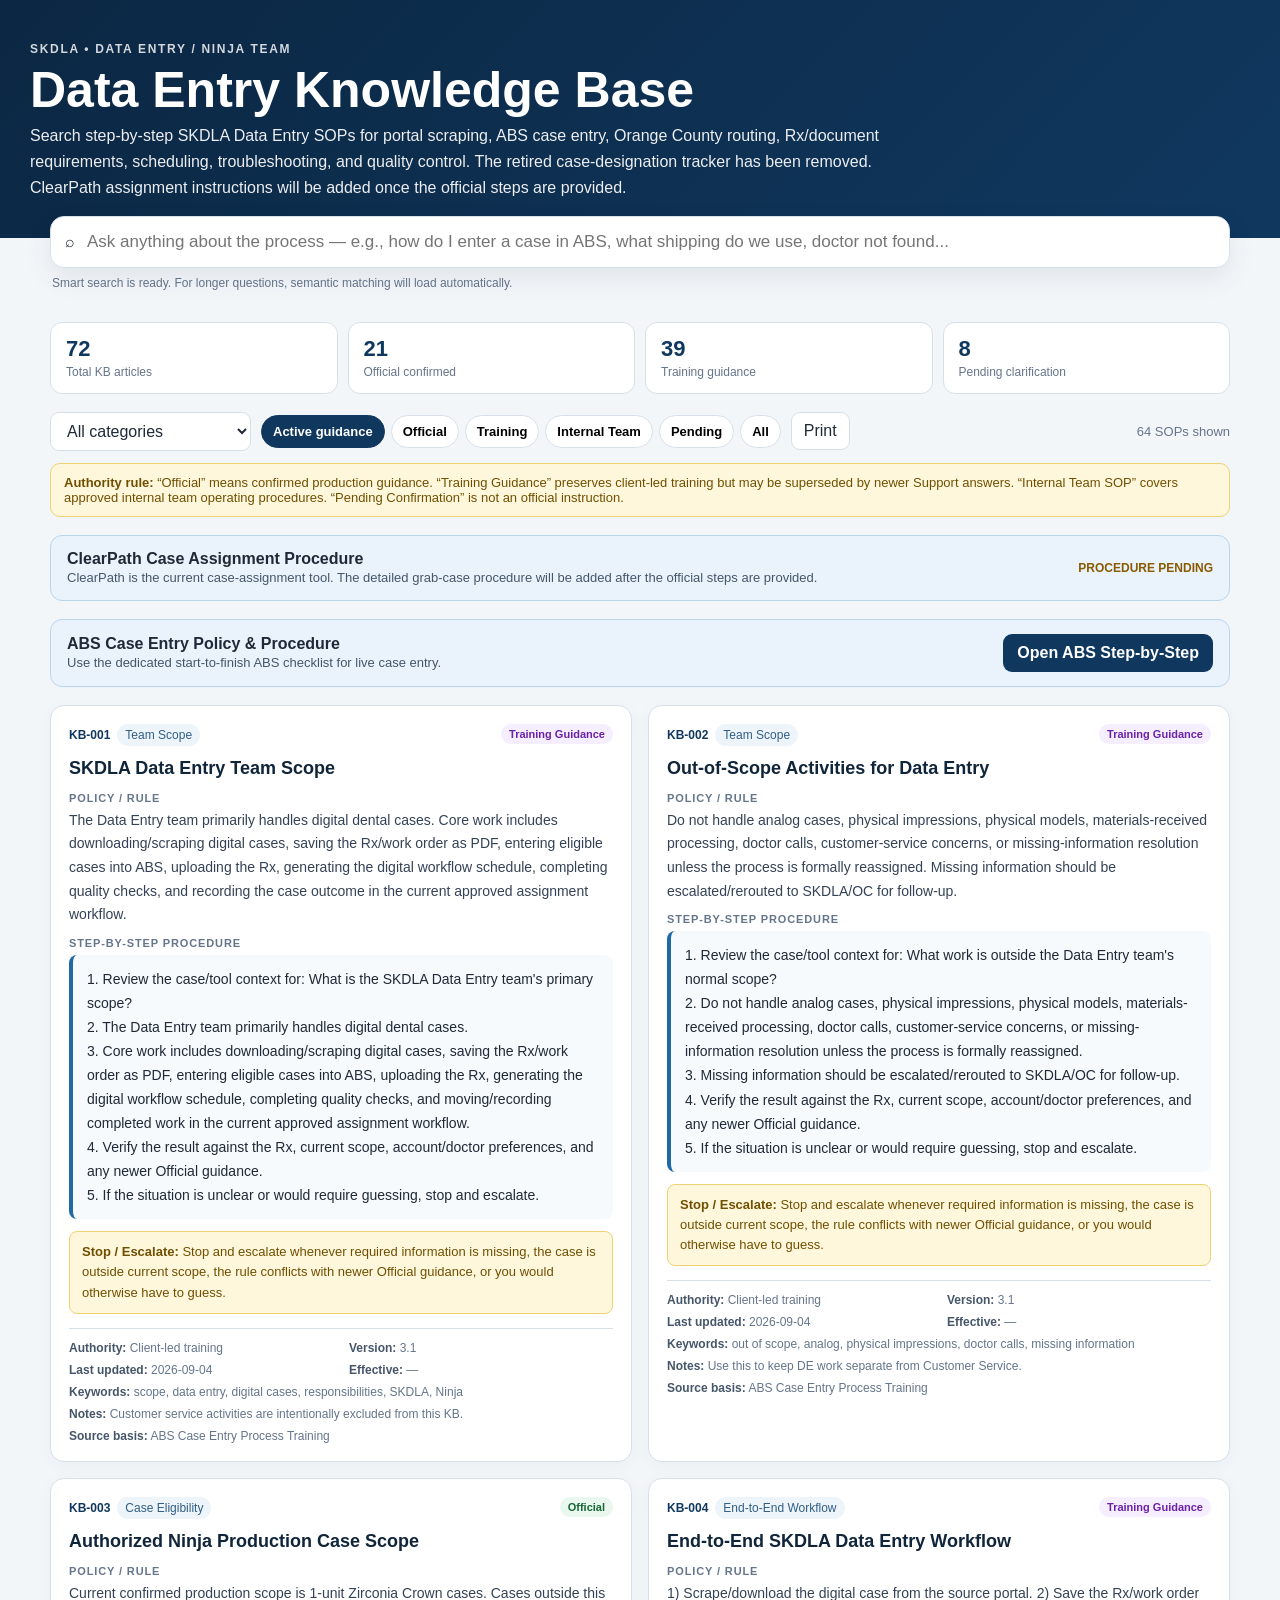
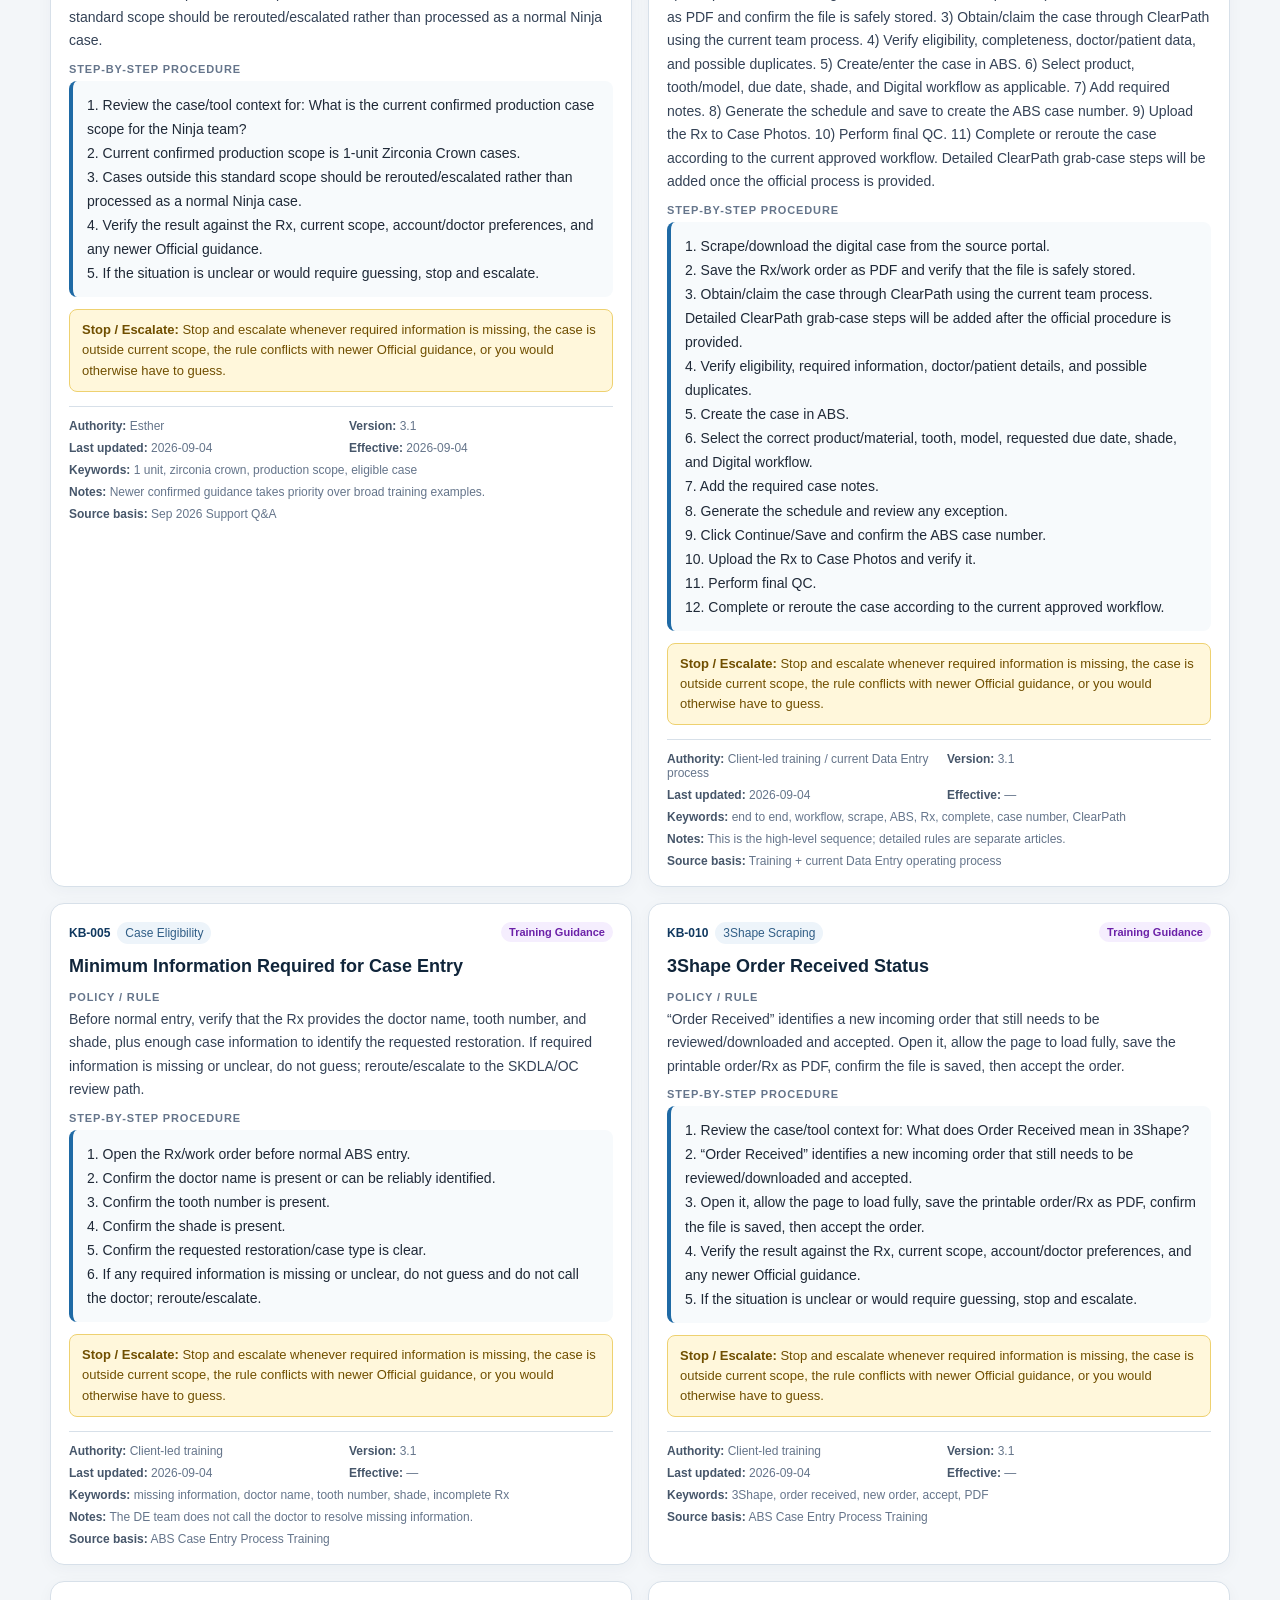
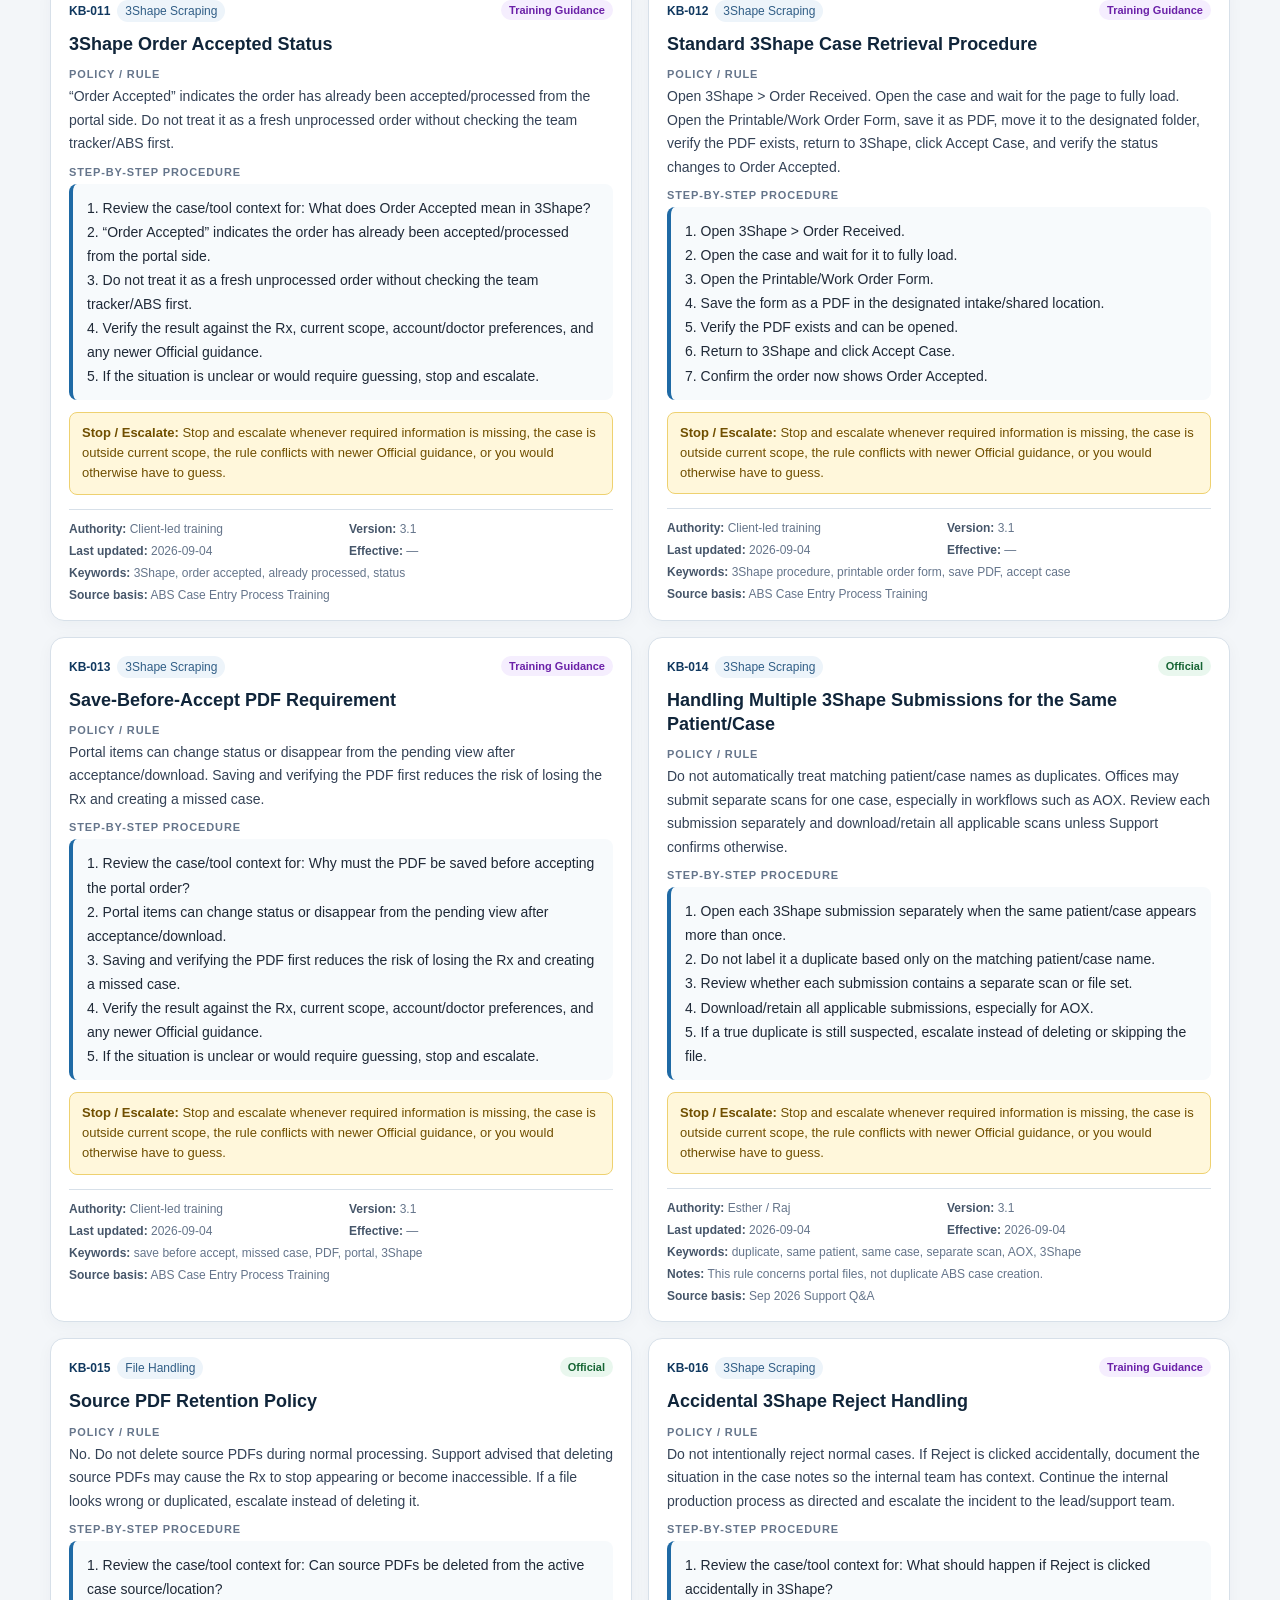
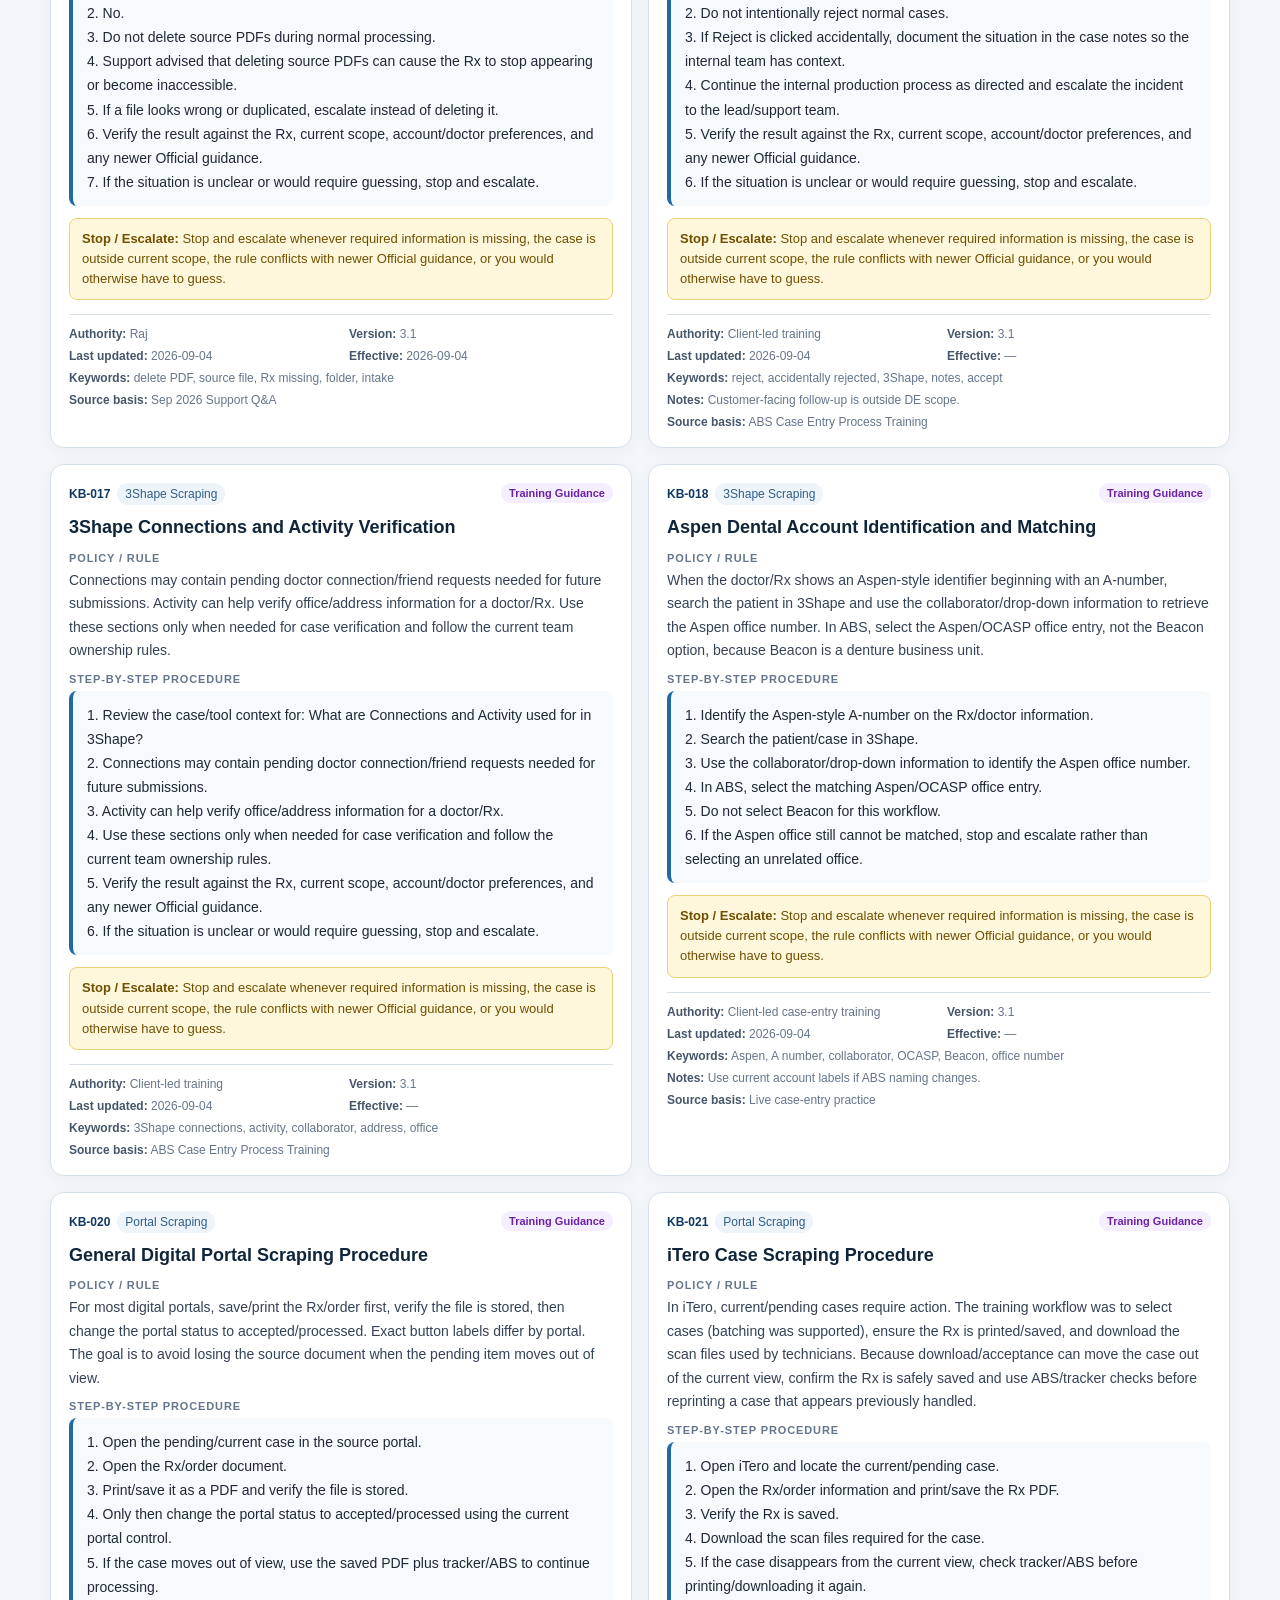
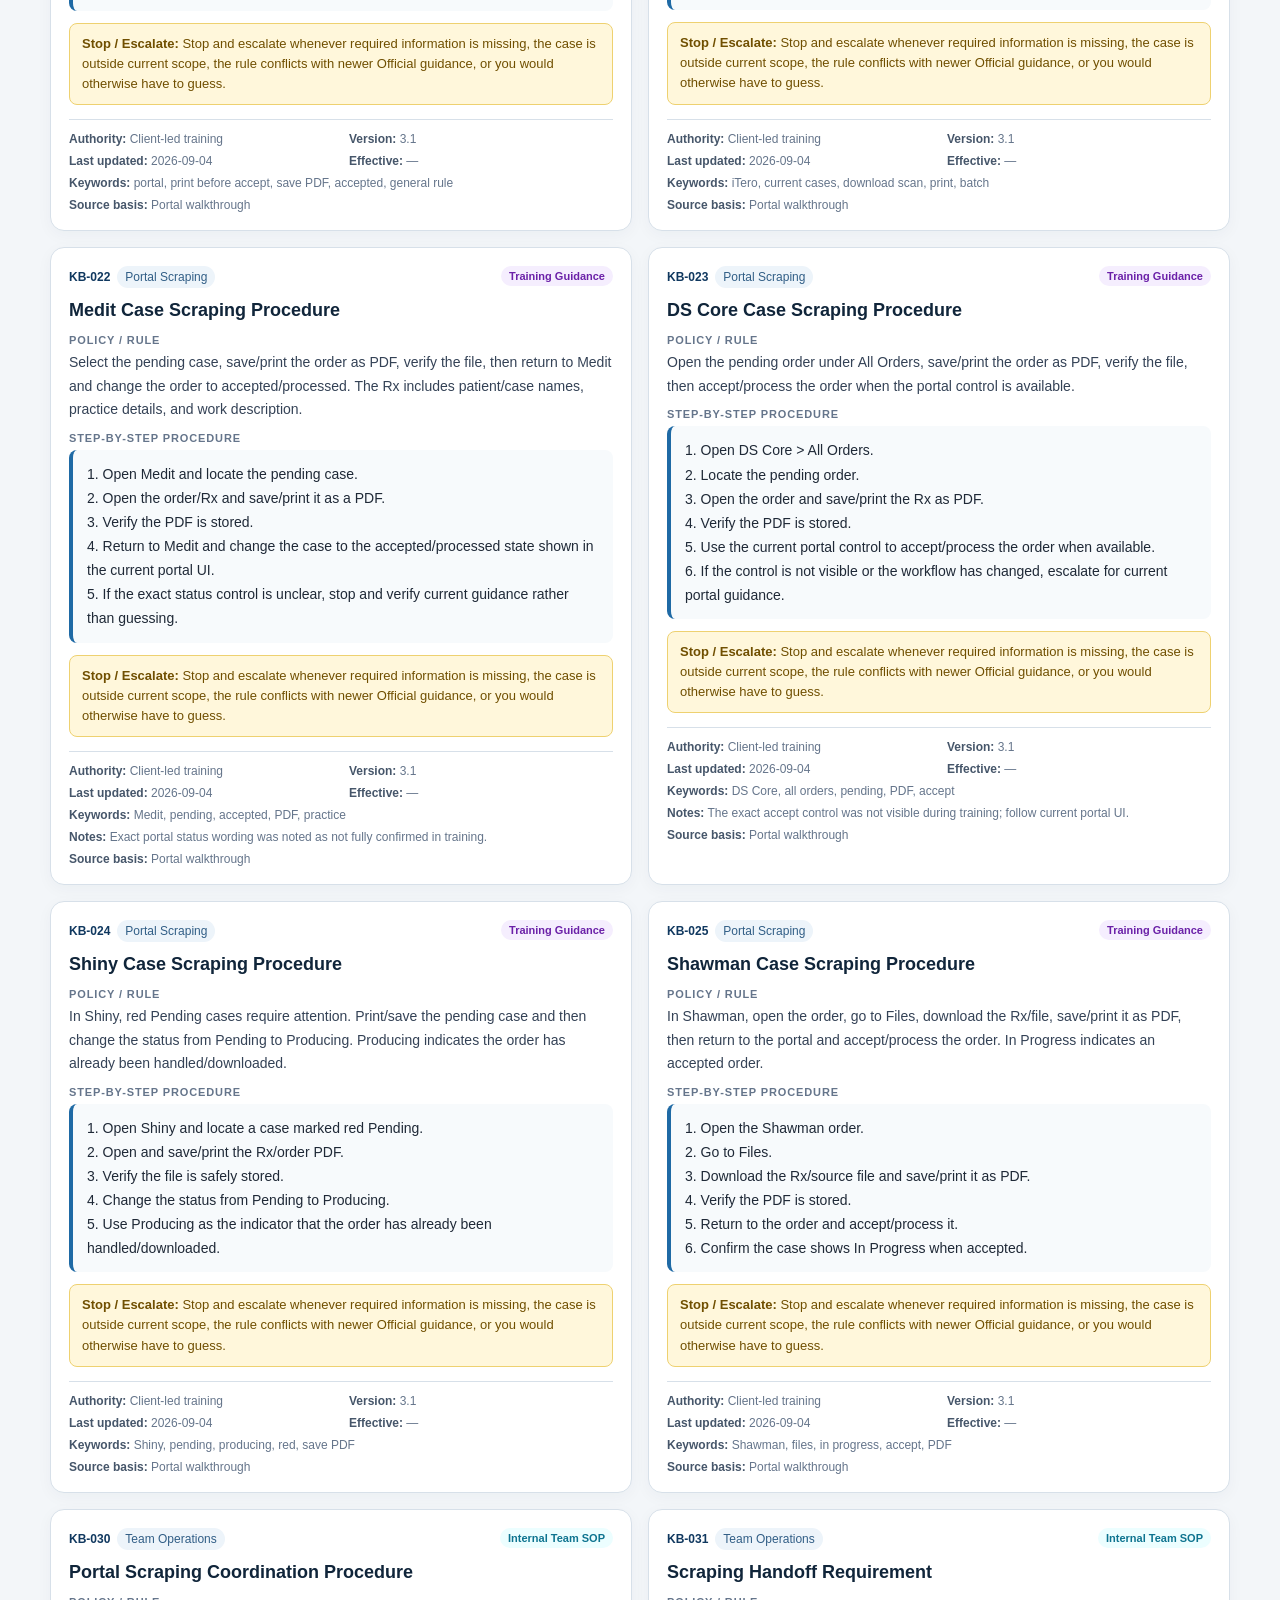
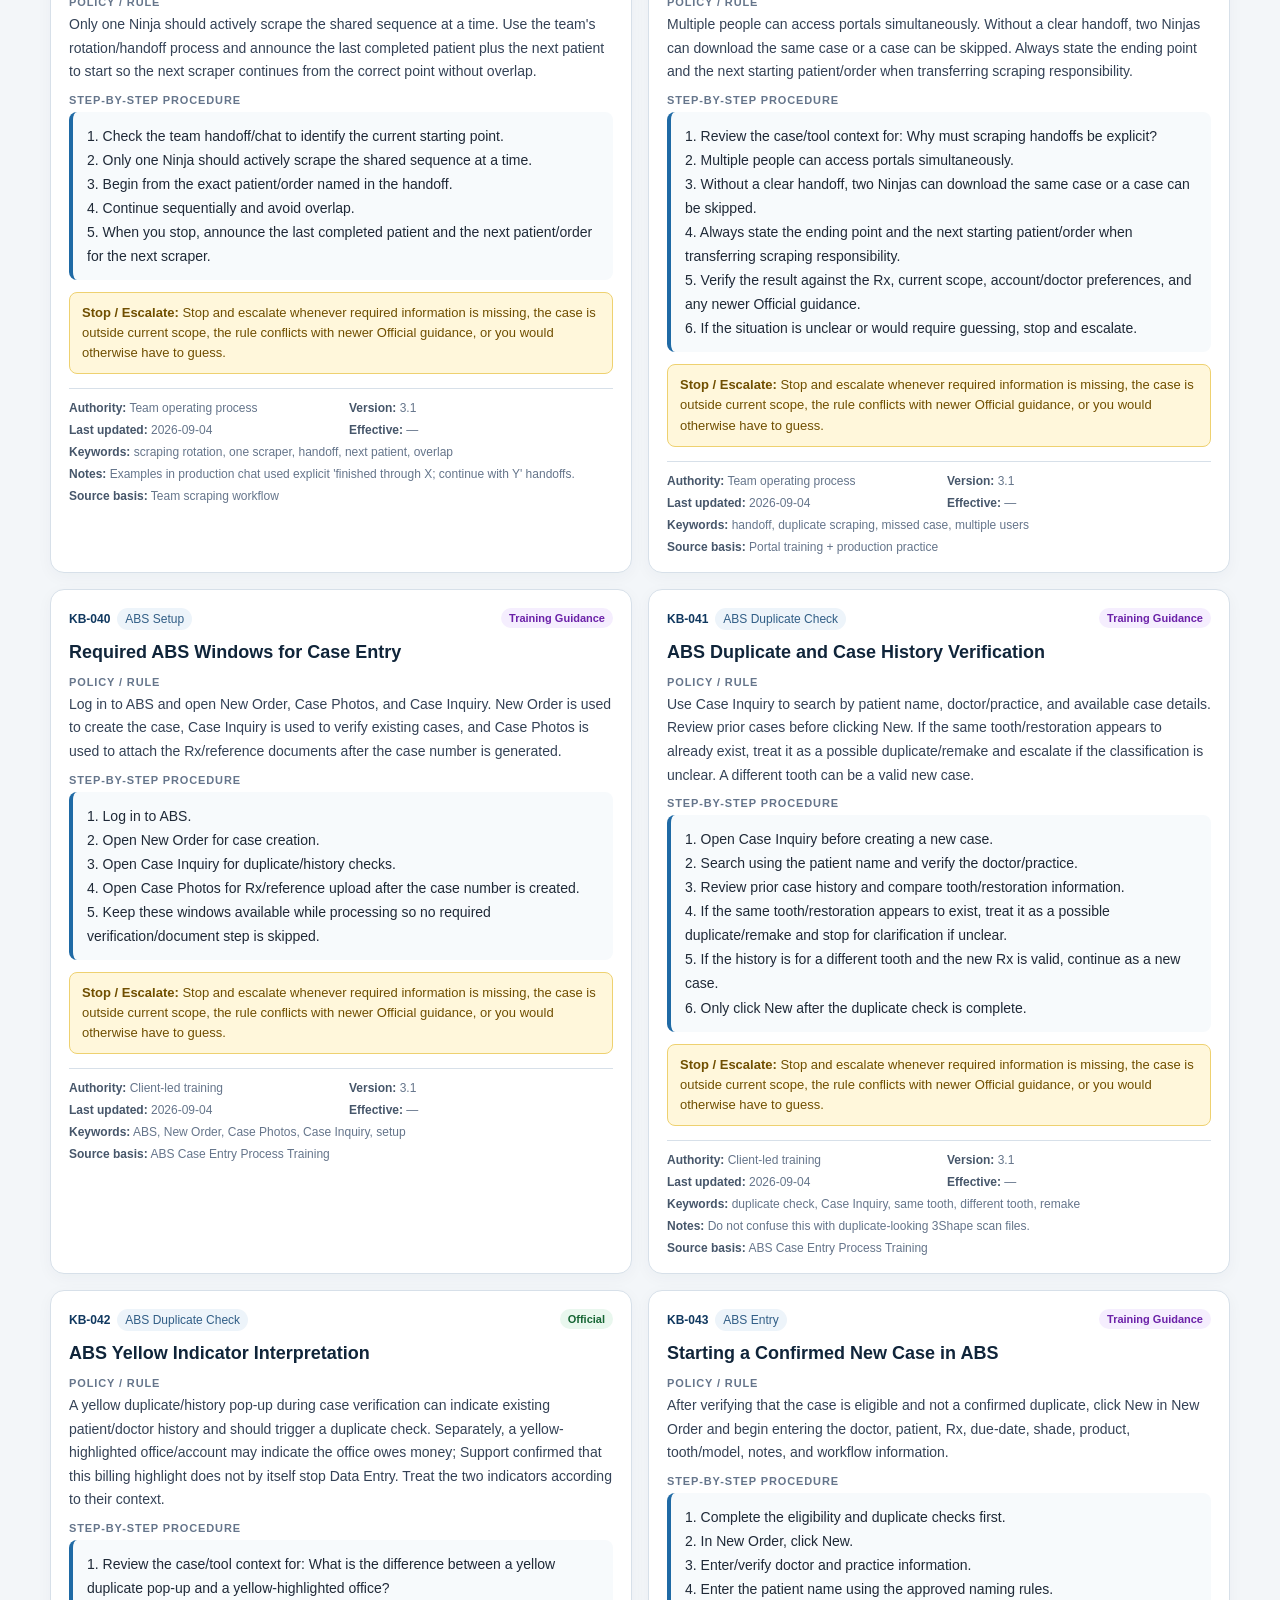
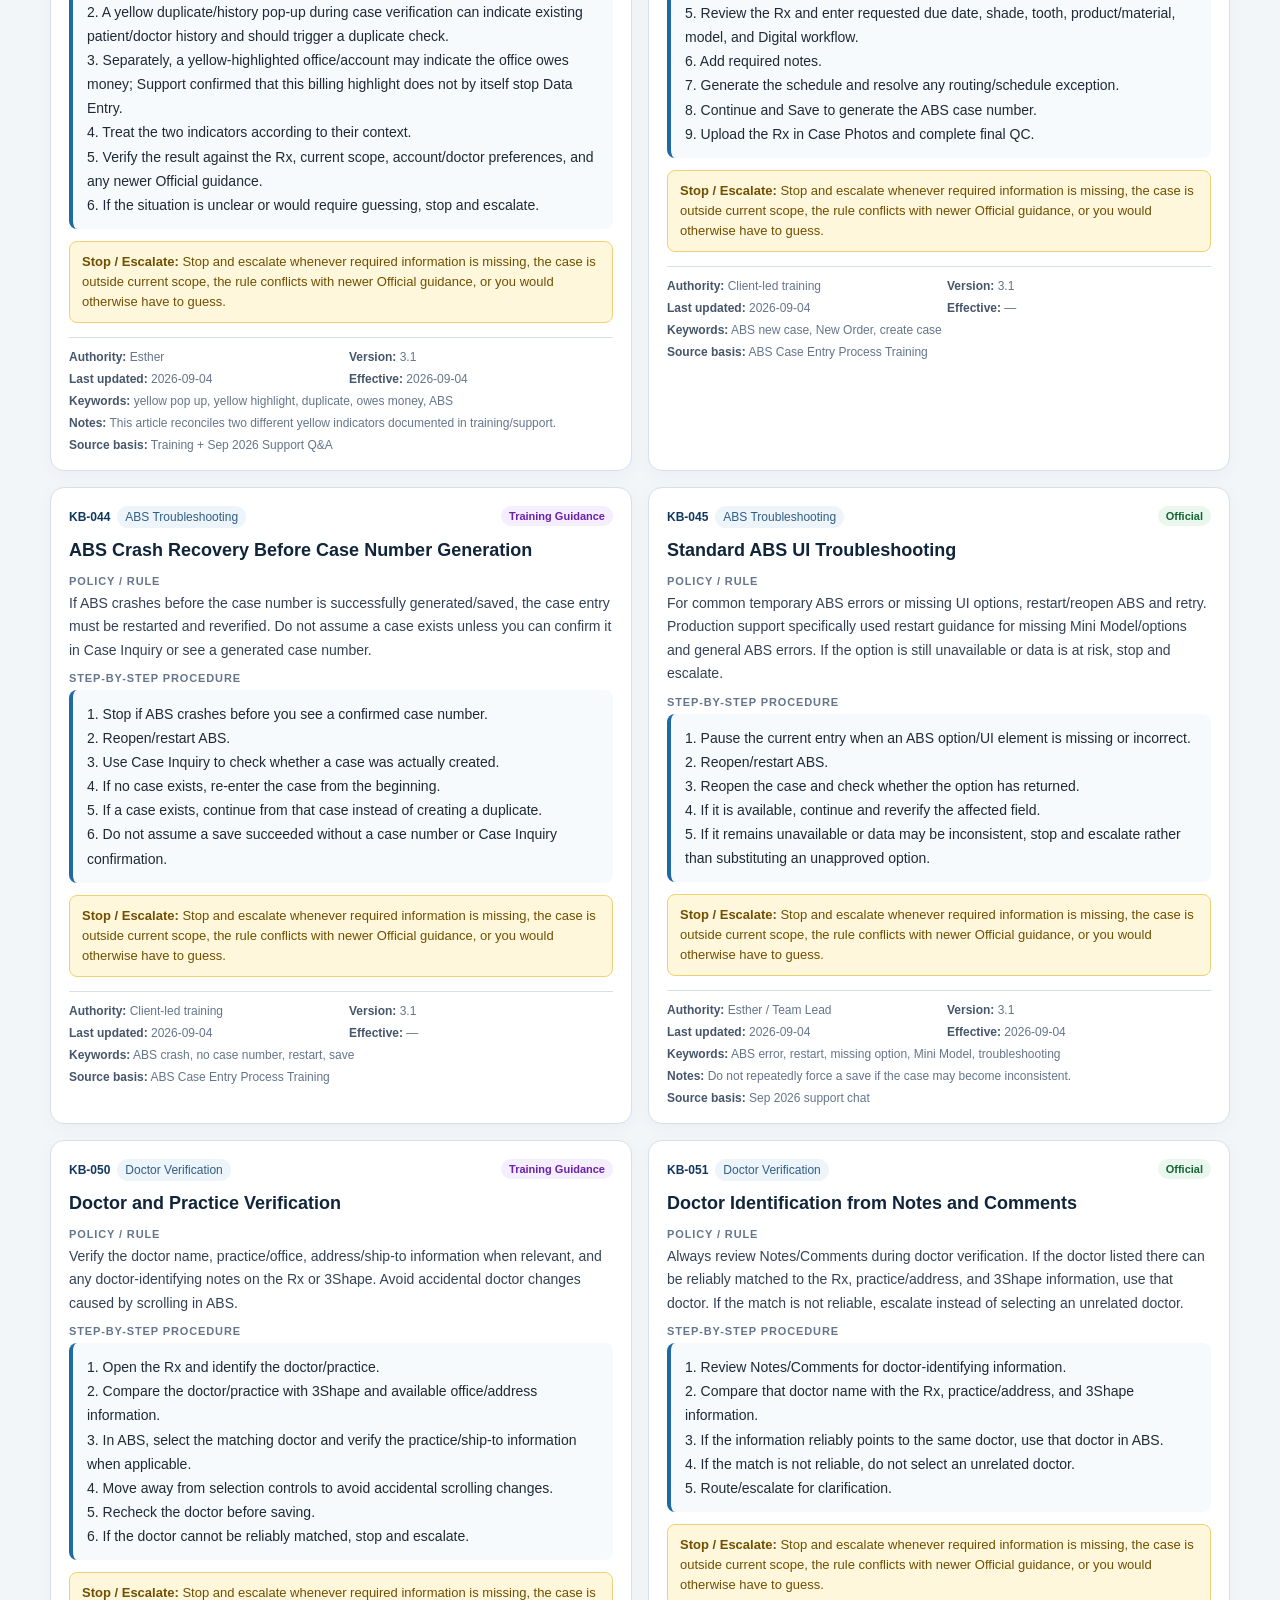
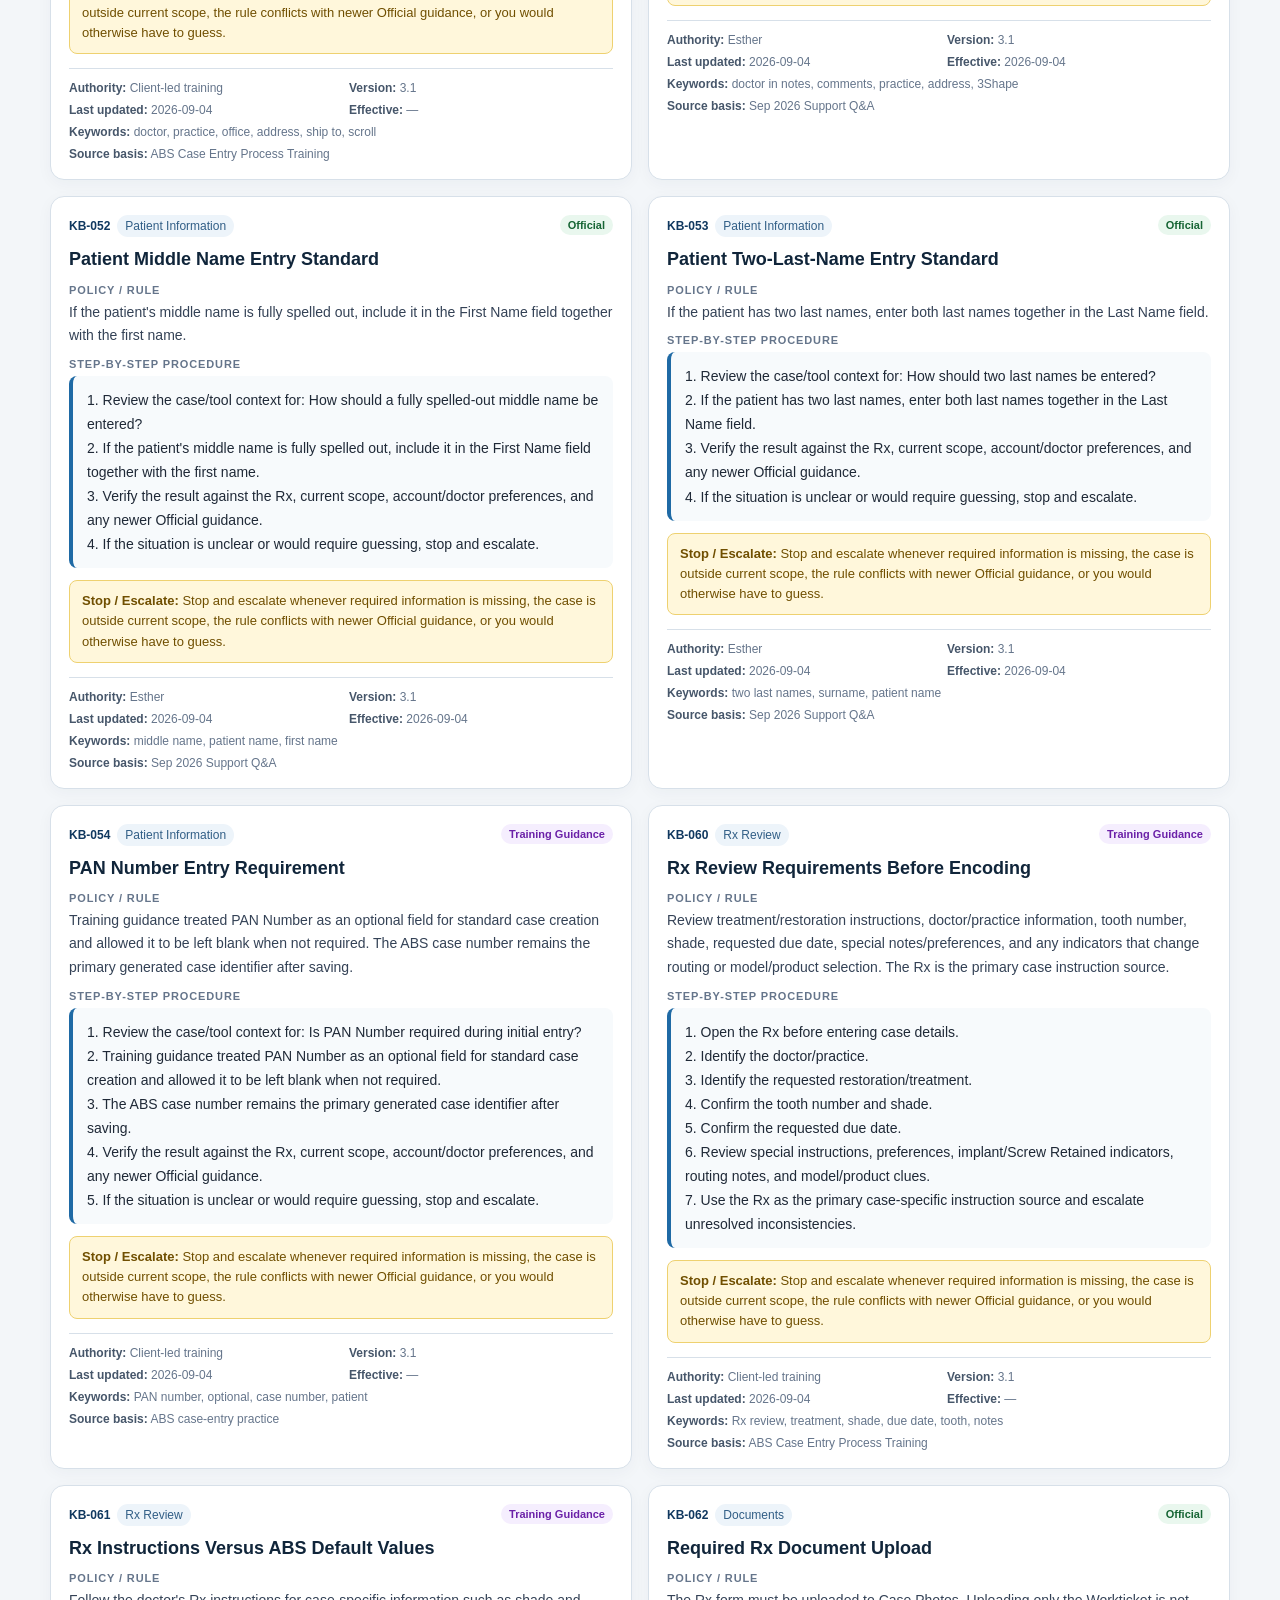
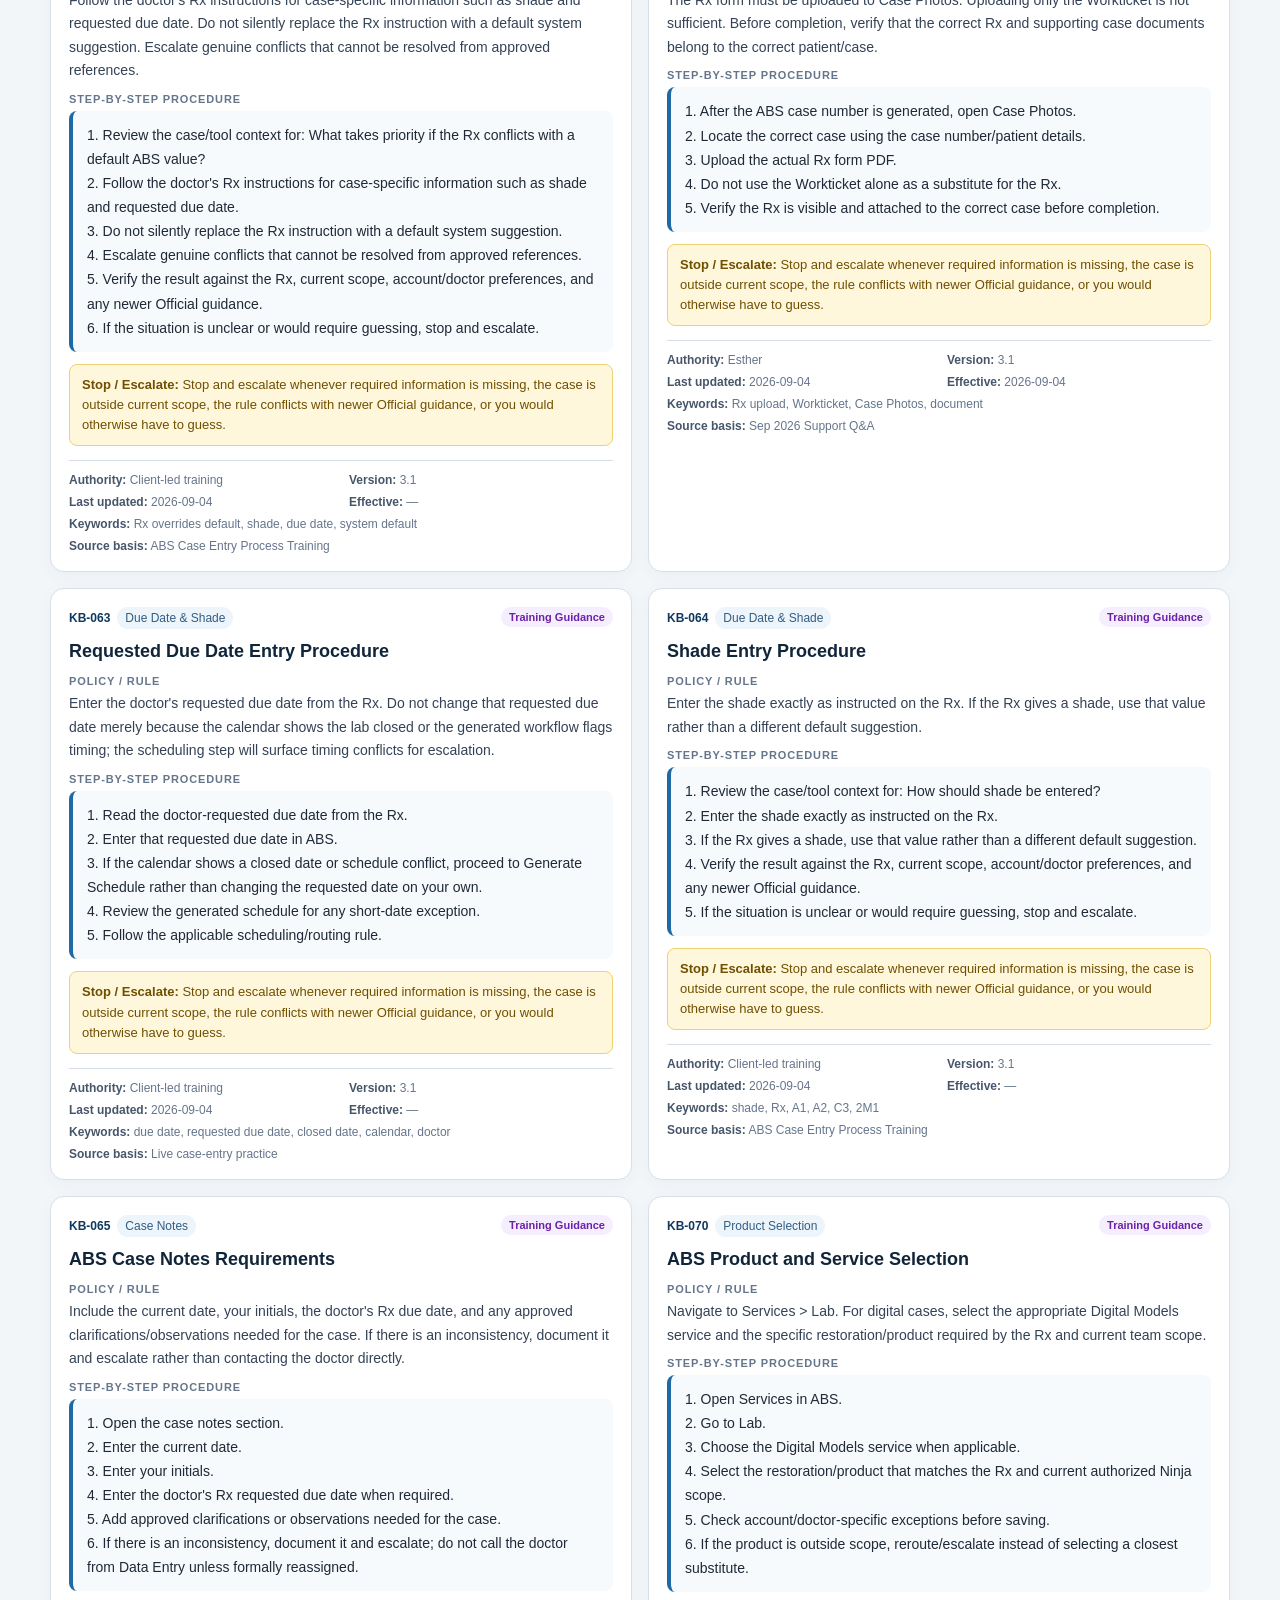
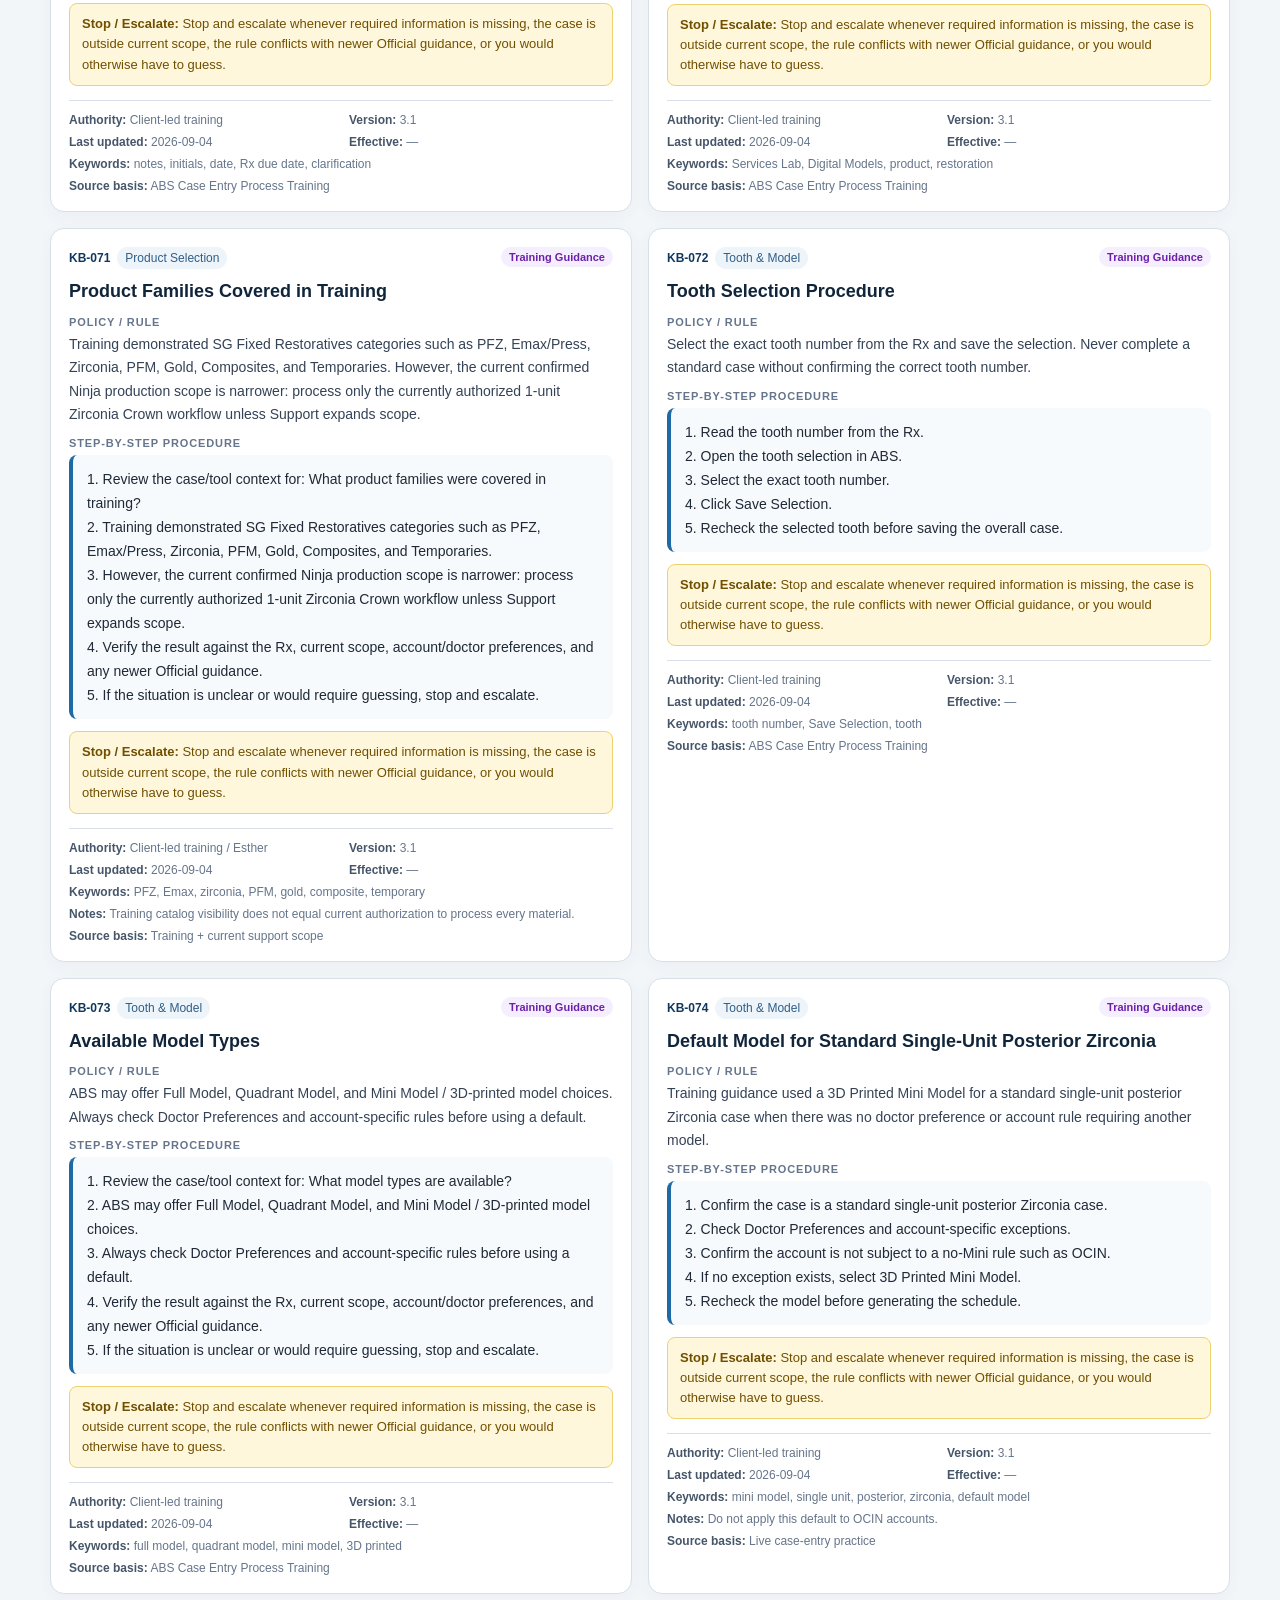
==== index.html @ ceb25a6c "Fix intent detection and prevent generic AI answer overwrites" ====
<!DOCTYPE html>
<html lang="en">
<head>
<meta charset="utf-8">
<meta name="viewport" content="width=device-width, initial-scale=1">
<meta name="description" content="SKDLA Data Entry Ninja Knowledge Base">
<title>SKDLA Data Entry Knowledge Base</title>
<style>
:root{--navy:#10385f;--navy2:#0b2743;--bg:#f3f6f9;--card:#fff;--text:#1f2937;--muted:#65758b;--line:#d7e0e9;--green:#166534;--greenbg:#e9f7ee;--purple:#6b21a8;--purplebg:#f5eefe;--cyan:#0e7490;--cyanbg:#ecfeff;--amber:#8a5b00;--amberbg:#fff7db;--shadow:0 10px 28px rgba(15,43,72,.08)}
*{box-sizing:border-box}html{scroll-behavior:smooth}body{margin:0;font-family:"Segoe UI",Arial,sans-serif;color:var(--text);background:var(--bg)}button,input,select{font:inherit}
.hero{background:linear-gradient(135deg,var(--navy2),var(--navy));color:#fff;padding:42px 20px 36px}.hero-inner{max-width:1220px;margin:auto}.eyebrow{font-size:12px;letter-spacing:.14em;text-transform:uppercase;font-weight:800;opacity:.82}
h1{margin:8px 0 6px;font-size:clamp(30px,5vw,50px);line-height:1.05}.subtitle{max-width:880px;margin:0;line-height:1.65;opacity:.92}
.search-wrap{max-width:1220px;margin:-22px auto 0;padding:0 20px;position:relative;z-index:3}.search-box{background:#fff;border:1px solid var(--line);box-shadow:var(--shadow);border-radius:14px;padding:14px;display:flex;gap:10px;align-items:center}
#searchInput{width:100%;border:none;outline:none;font-size:17px;background:transparent}.semantic-status{max-width:1220px;margin:8px auto 0;padding:0 22px;font-size:12px;color:#65758b;min-height:18px}.semantic-status strong{color:#10385f}.semantic-status.ready{color:#166534}.semantic-status.loading{color:#8a5b00}.semantic-status.fallback{color:#65758b}.assistant-panel{max-width:1220px;margin:12px auto 0;padding:0 20px;display:none}.assistant-card{background:#fff;border:2px solid #8fbde0;border-radius:14px;box-shadow:0 10px 28px rgba(15,43,72,.10);overflow:hidden}.assistant-head{display:flex;align-items:center;justify-content:space-between;gap:12px;background:#eaf3fb;padding:11px 15px;border-bottom:1px solid #cfe1f0}.assistant-head b{color:#10385f}.assistant-state{font-size:11px;font-weight:800;color:#65758b}.assistant-body{padding:18px 18px;font-size:15px;line-height:1.72;color:#1f3347;white-space:pre-line}.assistant-body.loading{color:#65758b}.assistant-body.no-sop{background:#fffaf0;color:#704f00}.assistant-refs{border-top:1px solid #e2e8f0;padding:12px 16px 14px}.assistant-refs-title{font-size:11px;font-weight:800;text-transform:uppercase;letter-spacing:.08em;color:#65758b;margin-bottom:8px}.assistant-ref-list{display:flex;gap:7px;flex-wrap:wrap}.assistant-ref{display:inline-flex;align-items:center;gap:5px;text-decoration:none;color:#10385f;background:#f3f7fb;border:1px solid #d7e0e9;border-radius:999px;padding:6px 9px;font-size:12px;font-weight:700}.assistant-ref:hover{background:#eaf3fb}.assistant-note{font-size:11px;color:#65758b;margin-top:9px}.match-note{font-size:11px;font-weight:800;color:#1f6aa5;background:#edf4fa;border-radius:999px;padding:4px 8px;margin-left:auto}.container{max-width:1220px;margin:auto;padding:28px 20px 56px}
.summary{display:grid;grid-template-columns:repeat(4,minmax(0,1fr));gap:10px;margin-bottom:18px}.kpi{background:#fff;border:1px solid var(--line);border-radius:12px;padding:13px 15px}.kpi b{display:block;font-size:22px;color:var(--navy)}.kpi span{font-size:12px;color:var(--muted)}
.toolbar{display:flex;gap:10px;align-items:center;flex-wrap:wrap;margin-bottom:12px}select,.btn{border:1px solid var(--line);background:#fff;border-radius:9px;padding:9px 12px;color:var(--text)}
.tabs{display:flex;gap:6px;flex-wrap:wrap}.tab{border:1px solid var(--line);background:#fff;padding:8px 11px;border-radius:999px;cursor:pointer;font-size:13px;font-weight:700}.tab.active{background:var(--navy);border-color:var(--navy);color:#fff}
.stats{margin-left:auto;font-size:13px;color:var(--muted)}.notice{border:1px solid #eed170;background:var(--amberbg);color:#704f00;border-radius:10px;padding:11px 13px;font-size:13px;margin:10px 0 18px}
.grid{display:grid;grid-template-columns:repeat(2,minmax(0,1fr));gap:16px}.card{background:var(--card);border:1px solid var(--line);border-radius:14px;padding:18px;box-shadow:0 4px 16px rgba(15,43,72,.04)}
.card-top{display:flex;gap:8px;align-items:flex-start;justify-content:space-between;margin-bottom:10px}.meta-left{display:flex;gap:7px;align-items:center;flex-wrap:wrap}.article-id{font-size:12px;font-weight:800;color:var(--navy)}.category{font-size:12px;background:#edf4fa;color:#315e86;padding:4px 8px;border-radius:999px}
.badge{font-size:11px;font-weight:800;padding:4px 8px;border-radius:999px;white-space:nowrap}.badge.official{background:var(--greenbg);color:var(--green)}.badge.training{background:var(--purplebg);color:var(--purple)}.badge.internal{background:var(--cyanbg);color:var(--cyan)}.badge.pending{background:var(--amberbg);color:var(--amber)}
.question{font-size:18px;line-height:1.35;margin:6px 0 12px;color:#10253a}.policy-label{font-size:11px;font-weight:800;text-transform:uppercase;letter-spacing:.08em;color:#65758b;margin:10px 0 5px}.answer{font-size:14px;line-height:1.68;margin:0;color:#344256;white-space:pre-line}.procedure{font-size:14px;line-height:1.72;white-space:pre-line;background:#f7fafc;border-left:4px solid #1f6aa5;border-radius:8px;padding:12px 14px;margin-top:6px}.escalate{font-size:13px;line-height:1.55;background:#fff7db;border:1px solid #eed170;border-radius:8px;padding:10px 12px;margin-top:12px;color:#704f00}.feature{display:flex;gap:12px;align-items:center;justify-content:space-between;background:#eaf3fb;border:1px solid #b9d5ec;border-radius:12px;padding:14px 16px;margin:0 0 18px}.feature a{background:#10385f;color:#fff;text-decoration:none;padding:10px 14px;border-radius:9px;font-weight:700;white-space:nowrap}.details{border-top:1px solid var(--line);margin-top:14px;padding-top:12px;display:grid;grid-template-columns:1fr 1fr;gap:8px 16px;font-size:12px;color:var(--muted)}.details b{color:#46566a}.wide{grid-column:1/-1}
.empty,.error{display:none;text-align:center;background:#fff;border:1px dashed var(--line);border-radius:14px;padding:42px;color:var(--muted)}.error{display:block;color:#8b1e1e;border-color:#e9b5b5}.footer{border-top:1px solid var(--line);padding:22px;text-align:center;font-size:12px;color:var(--muted);background:#fff}.highlight{background:#fff0a6;border-radius:3px;padding:0 1px}
@media(max-width:900px){.grid{grid-template-columns:1fr}.summary{grid-template-columns:repeat(2,1fr)}.stats{width:100%;margin-left:0}}@media(max-width:520px){.summary{grid-template-columns:1fr 1fr}.details{grid-template-columns:1fr}}
@media print{.search-wrap,.toolbar,.summary,.footer{display:none!important}.hero{background:#fff;color:#111;padding:15px;border-bottom:2px solid #111}.grid{display:block}.card{break-inside:avoid;margin-bottom:12px;box-shadow:none}}
</style>
</head>
<body>
<header class="hero"><div class="hero-inner">
<div class="eyebrow">SKDLA • Data Entry / Ninja Team</div>
<h1>Data Entry Knowledge Base</h1>
<p class="subtitle">Search step-by-step SKDLA Data Entry SOPs for portal scraping, ABS case entry, Orange County routing, Rx/document requirements, scheduling, troubleshooting, and quality control. The retired case-designation tracker has been removed. ClearPath assignment instructions will be added once the official steps are provided.</p>
</div></header>
<div class="search-wrap"><div class="search-box"><span aria-hidden="true">⌕</span><input id="searchInput" type="search" placeholder="Ask anything about the process — e.g., how do I enter a case in ABS, what shipping do we use, doctor not found..." aria-label="Search knowledge base"></div></div><div id="semanticStatus" class="semantic-status fallback">Smart search is ready. For longer questions, semantic matching will load automatically.</div><section id="assistantPanel" class="assistant-panel" aria-live="polite"><div class="assistant-card"><div class="assistant-head"><div><b>AI Answer</b><div style="font-size:11px;color:#65758b;margin-top:2px">Direct answer synthesized from the current SKDLA SOP library</div></div><span id="assistantState" class="assistant-state">GROUNDED IN SOPs</span></div><div id="assistantBody" class="assistant-body"></div><div id="assistantRefs" class="assistant-refs"></div></div></section>
<main class="container">
<section class="summary">
<div class="kpi"><b id="kpiAll">—</b><span>Total KB articles</span></div>
<div class="kpi"><b id="kpiOfficial">—</b><span>Official confirmed</span></div>
<div class="kpi"><b id="kpiTraining">—</b><span>Training guidance</span></div>
<div class="kpi"><b id="kpiPending">—</b><span>Pending clarification</span></div>
</section>
<div class="toolbar">
<select id="categoryFilter"><option value="">All categories</option></select>
<div class="tabs">
<button class="tab active" data-status="ACTIVE">Active guidance</button><button class="tab" data-status="Official">Official</button><button class="tab" data-status="Training Guidance">Training</button><button class="tab" data-status="Internal Team SOP">Internal Team</button><button class="tab" data-status="Pending Confirmation">Pending</button><button class="tab" data-status="">All</button>
</div>
<button class="btn" onclick="window.print()">Print</button><div class="stats" id="stats">Loading…</div>
</div>
<div class="notice"><b>Authority rule:</b> “Official” means confirmed production guidance. “Training Guidance” preserves client-led training but may be superseded by newer Support answers. “Internal Team SOP” covers approved internal team operating procedures. “Pending Confirmation” is not an official instruction.</div><div class="feature"><div><b>ClearPath Case Assignment Procedure</b><br><span style="font-size:13px;color:#46566a">ClearPath is the current case-assignment tool. The detailed grab-case procedure will be added after the official steps are provided.</span></div><span style="font-size:12px;font-weight:800;color:#8a5b00">PROCEDURE PENDING</span></div><div class="feature"><div><b>ABS Case Entry Policy & Procedure</b><br><span style="font-size:13px;color:#46566a">Use the dedicated start-to-finish ABS checklist for live case entry.</span></div><a href="./abs-case-entry.html">Open ABS Step-by-Step</a></div>
<section class="grid" id="results"></section><div class="empty" id="emptyState"><b>No matching article found.</b><br>Try another keyword, category, or authority filter.</div><div class="error" id="errorState"></div>
</main>
<footer class="footer">SKDLA Data Entry Knowledge Base • Version 3.7 • Reliable Intent-Aware SOP Assistant • September 4, 2026</footer>
<script>
let KB_DATA=[];
const DATA_FILES=["data/kb-1.json","data/kb-2.json","data/kb-3.json","data/kb-4.json","data/kb-5.json","data/kb-6.json"];
const state={query:"",category:"",status:"ACTIVE"};
const searchInput=document.getElementById("searchInput"),categoryFilter=document.getElementById("categoryFilter"),results=document.getElementById("results"),stats=document.getElementById("stats"),empty=document.getElementById("emptyState"),errorState=document.getElementById("errorState"),semanticStatus=document.getElementById("semanticStatus"),assistantPanel=document.getElementById("assistantPanel"),assistantBody=document.getElementById("assistantBody"),assistantRefs=document.getElementById("assistantRefs"),assistantState=document.getElementById("assistantState");
function esc(s){return String(s??"").replace(/[&<>"\']/g,m=>({"&":"&amp;","<":"&lt;",">":"&gt;",'"':"&quot;","\'":"&#39;"}[m]));}
function norm(s){
    return String(s??"")
      .toLowerCase()
      .normalize("NFD")
      .replace(/[\u0300-\u036f]/g,"")
      .replace(/[’‘‛`´]/g,"'")
      .replace(/\bcouldn't\b/g,"could not")
      .replace(/\bcan't\b/g,"cannot")
      .replace(/\bcant\b/g,"cannot")
      .replace(/\bwon't\b/g,"will not")
      .replace(/\bdidn't\b/g,"did not")
      .replace(/\bdoesn't\b/g,"does not")
      .replace(/\bdon't\b/g,"do not")
      .replace(/\bisn't\b/g,"is not")
      .replace(/\baren't\b/g,"are not")
      .replace(/\bwasn't\b/g,"was not")
      .replace(/\bweren't\b/g,"were not")
      .replace(/\bshouldn't\b/g,"should not")
      .replace(/\bwouldn't\b/g,"would not")
      .replace(/\bcouldnt\b/g,"could not")
      .replace(/[^a-z0-9]+/g," ")
      .replace(/\s+/g," ")
      .trim();
  }
const STOPWORDS=new Set(["what","when","where","which","who","why","how","do","does","did","can","could","should","would","the","a","an","to","of","for","in","on","at","with","and","or","is","are","was","were","be","been","being","i","we","they","he","she","it","my","our","their","this","that","these","those","please","help","need","want","case","cases"]);
const SYNONYM_GROUPS=[["rx","prescription","script","order","workorder","work","ticket"],["doctor","dentist","dr","provider"],["oc","orange","county","orangecounty"],["clearpath","claim","grab","assign","assignment","assigned","queue"],["upload","attach","attachment","add","document","file"],["duplicate","dupe","remake","existing","history"],["implant","screw","retained","screwretained"],["due","date","dd","deadline","schedule","scheduling"],["short","rush","urgent","expedite"],["model","mini","quadrant","full","arch","fullarch"],["digital","analog","workflow"],["shade","color","colour"],["patient","name","firstname","lastname","middle"],["error","issue","problem","missing","cant","cannot","wont","failed","failure","crash"],["3shape","shape","portal"],["aspen","ocasp","beacon"],["photo","photos","picture","pictures","casephotos"],["shipping","ship","carrier","delivery","ups"],["turnaround","processing","process","days","duration","timeline"]];
function editDistance(a,b){const m=a.length,n=b.length,d=Array.from({length:m+1},()=>Array(n+1).fill(0));for(let i=0;i<=m;i++)d[i][0]=i;for(let j=0;j<=n;j++)d[0][j]=j;for(let i=1;i<=m;i++)for(let j=1;j<=n;j++)d[i][j]=Math.min(d[i-1][j]+1,d[i][j-1]+1,d[i-1][j-1]+(a[i-1]===b[j-1]?0:1));return d[m][n];}
function queryTokens(q){return norm(q).split(/\s+/).filter(x=>x&&(!STOPWORDS.has(x)||x.length>6));}
function variants(t){const out=new Set([t]);for(const g of SYNONYM_GROUPS){if(g.includes(t))g.forEach(x=>out.add(x));}return [...out];}
function tokenMatch(t,text){const nt=norm(text);for(const v of variants(t)){if(nt.includes(v))return 1;}const words=nt.replace(/[^a-z0-9]+/g," ").split(/\s+/).filter(Boolean);if(t.length>=4){for(const w of words){if(Math.abs(w.length-t.length)<=1&&editDistance(t,w)<=1)return .72;if(w.startsWith(t.slice(0,Math.max(3,t.length-1))))return .62;}}return 0;}
function intentBoost(a,q){
  const n=norm(q);
  const id=a["Article ID"];
  let b=0;
  const has=(re)=>re.test(n);
  if(id==="KB-043"&&has(/(enter|encode|create|start).*(abs|new case)|(abs).*(enter|encode|create|start)/))b+=26;
  if(id==="KB-040"&&has(/(open|window|prepare|setup).*(abs)|(abs).*(window|prepare|setup)/))b+=18;
  if((id==="KB-062"||id==="KB-101")&&has(/(upload|attach|add).*(rx|prescription)|(rx|prescription).*(upload|attach|add)/))b+=24;
  if(id==="P-002"&&has(/(rx|prescription).*(fail|failed|cannot|cant|wont|error|issue)|(fail|failed|cannot|cant|wont|error|issue).*(rx|prescription)/))b+=28;
  if(id==="KB-095"&&has(/(shipping|ship|carrier|ups|delivery).*(method|use|choose|select|supported)|(method|use|choose|select|supported).*(shipping|ship|carrier|ups|delivery)/))b+=28;
  if(id==="KB-091"&&has(/(how many|days|turnaround|processing|duration|how long).*(zirconia|workflow|process)|(zirconia|workflow|process).*(how many|days|turnaround|processing|duration|how long)/))b+=28;
  if(id==="KB-051"&&has(/(two|multiple|more than one).*(doctor|dentist)|(doctor|dentist).*(two|multiple|more than one)/))b+=30;
  if(id==="P-004"&&has(/(doctor|dentist).*(not found|missing|not showing|cannot find|cant find)|(not found|missing|not showing|cannot find|cant find).*(doctor|dentist)/))b+=30;
  if(id==="KB-080"&&has(/implant/))b+=24;
  if(id==="KB-081"&&has(/screw.*retained|retained.*screw/))b+=28;
  if(id==="KB-093"&&has(/(two|2).*(day|days).*(short)|(short).*(two|2).*(day|days)/))b+=30;
  if(id==="KB-092"&&has(/(one|1).*(day|days).*(short)|(short).*(one|1).*(day|days)/))b+=30;
  return b;
}
function lexicalScore(a,q){if(!q)return 1;const terms=queryTokens(q);if(!terms.length)return 1;const fields=[[a["Title"],12],[a["Search Intent Examples"],11],[a["Keywords"],8],[a["Step-by-Step Procedure"],7],[a["Official Answer / SOP"],6],[a["Question"],5],[a["Purpose"],4],[a["Category"],4],[a["Article ID"],2],[a["Confirmed By"],1],[a["Source Basis"],1]];let total=0,covered=0;for(const t of terms){let best=0;for(const [v,w] of fields){const m=tokenMatch(t,v);best=Math.max(best,m*w);}if(best>0){covered++;total+=best;}}const coverage=covered/terms.length;const boost=intentBoost(a,q);if(covered===0&&boost===0)return 0;if(coverage<Math.min(.5,1/terms.length)&&boost<20)return 0;return total*(.7+.3*coverage)+boost;}
function hi(text,q){let out=esc(text);for(const t of String(q||"").trim().split(/\s+/).filter(x=>x.length>1)){const safe=t.replace(/[.*+?^${}()|[\]\\]/g,"\\$&");out=out.replace(new RegExp("("+safe+")","gi"),'<span class="highlight">$1</span>');}return out;}
function badge(s){return s==="Official"?"official":s==="Training Guidance"?"training":s==="Internal Team SOP"?"internal":"pending";}
function statusMatch(s){if(!state.status)return true;if(state.status==="ACTIVE")return s!=="Pending Confirmation";return s===state.status;}

// Hybrid semantic search: local browser embeddings + lexical/fuzzy fallback.
let semanticExtractor=null;
let semanticVectors=new Map();
let semanticReady=false;
let semanticLoading=false;
let semanticFailed=false;
let semanticQueryScores=new Map();
let semanticQueryText="";
let semanticTimer=null;
let transformersModule=null;
let answerGenerator=null;
let answerGeneratorLoading=false;
let answerTimer=null;
let answerRunId=0;
const ANSWER_MODEL="Xenova/flan-t5-small";
const SEMANTIC_MODEL="Xenova/all-MiniLM-L6-v2";
const SEMANTIC_CACHE_VERSION="skdla-semantic-v3.2-minilm-q8";
function semanticDocText(a){return [a.Title,a["Search Intent Examples"],a.Question,a.Category,a.Keywords,a["Official Answer / SOP"],a["Step-by-Step Procedure"],a["Stop / Escalate When"]].filter(Boolean).join(". ").slice(0,5500);}
function semanticSignature(){return KB_DATA.map(a=>a["Article ID"]+":"+a.Version).join("|");}
function setSemanticStatus(text,cls){semanticStatus.textContent=text;semanticStatus.className="semantic-status "+(cls||"fallback");}
function loadCachedVectors(){try{const raw=localStorage.getItem(SEMANTIC_CACHE_VERSION);if(!raw)return false;const c=JSON.parse(raw);if(c.signature!==semanticSignature()||!Array.isArray(c.items))return false;semanticVectors=new Map(c.items.map(x=>[x[0],x[1]]));return semanticVectors.size===KB_DATA.length;}catch(e){return false;}}
function saveCachedVectors(){try{localStorage.setItem(SEMANTIC_CACHE_VERSION,JSON.stringify({signature:semanticSignature(),items:[...semanticVectors.entries()]}));}catch(e){}}
function dot(a,b){let s=0;const n=Math.min(a.length,b.length);for(let i=0;i<n;i++)s+=a[i]*b[i];return s;}
async function ensureSemantic(){
  if(semanticReady||semanticLoading||semanticFailed)return;
  semanticLoading=true;setSemanticStatus("Loading semantic search model in this browser. Instant smart search remains available while it loads…","loading");
  try{
    const mod=await import("https://cdn.jsdelivr.net/npm/@huggingface/transformers@3.8.1");
    transformersModule=mod;
    semanticExtractor=await mod.pipeline("feature-extraction",SEMANTIC_MODEL,{dtype:"q8"});
    if(loadCachedVectors()){semanticReady=true;semanticLoading=false;setSemanticStatus("Semantic search ready — questions are matched by meaning, not only exact words.","ready");if(state.query.trim())await runSemanticQuery(state.query.trim());return;}
    semanticVectors.clear();
    const batchSize=12;
    for(let i=0;i<KB_DATA.length;i+=batchSize){
      const batch=KB_DATA.slice(i,i+batchSize);
      setSemanticStatus("Learning the SOP library for semantic search… "+Math.min(i+batch.length,KB_DATA.length)+"/"+KB_DATA.length,"loading");
      const out=await semanticExtractor(batch.map(semanticDocText),{pooling:"mean",normalize:true});
      const vecs=out.tolist();
      batch.forEach((a,j)=>semanticVectors.set(a["Article ID"],vecs[j]));
      await new Promise(r=>setTimeout(r,0));
    }
    saveCachedVectors();semanticReady=true;semanticLoading=false;setSemanticStatus("Semantic search ready — questions are matched by meaning, not only exact words.","ready");
    if(state.query.trim())await runSemanticQuery(state.query.trim());
  }catch(e){semanticFailed=true;semanticLoading=false;setSemanticStatus("Semantic model could not load on this device/network. Enhanced fuzzy search is still active.","fallback");if(state.query.trim())schedulePolicyAnswer(state.query.trim());}
}
async function runSemanticQuery(q){
  if(!semanticReady||!semanticExtractor||!q)return;
  const requested=q;
  try{
    const out=await semanticExtractor([q],{pooling:"mean",normalize:true});
    const qv=out.tolist()[0];
    const m=new Map();
    for(const a of KB_DATA){const v=semanticVectors.get(a["Article ID"]);if(v)m.set(a["Article ID"],dot(qv,v));}
    if(state.query.trim()!==requested)return;
    semanticQueryScores=m;semanticQueryText=requested;render();schedulePolicyAnswer(requested);
  }catch(e){}
}
function scheduleSemantic(q){
  clearTimeout(semanticTimer);
  if(!q||q.trim().length<4){semanticQueryScores=new Map();semanticQueryText="";return;}
  semanticTimer=setTimeout(async()=>{await ensureSemantic();if(semanticReady)await runSemanticQuery(q.trim());},500);
}
function hybridScore(a,q){
  const lex=lexicalScore(a,q);
  if(!q)return 1;
  if(semanticReady&&semanticQueryText===q&&semanticQueryScores.has(a["Article ID"])){
    const sem=semanticQueryScores.get(a["Article ID"]);
    const semScaled=Math.max(0,sem)*100;
    const lexicalScaled=Math.min(35,lex);
    return semScaled*.78+lexicalScaled*.22;
  }
  return lex;
}
function assistantCandidates(q){
  const items=KB_DATA.map(a=>({
    a,
    lex:lexicalScore(a,q),
    sem:(semanticReady&&semanticQueryText===q&&semanticQueryScores.has(a["Article ID"]))?semanticQueryScores.get(a["Article ID"]):0
  })).map(x=>({...x,rank:(x.sem*100*.72)+Math.min(40,x.lex)*.28}))
    .filter(x=>x.rank>0)
    .sort((x,y)=>y.rank-x.rank);
  return items.slice(0,10);
}
function showAssistantMessage(body,refs=[],mode="answer",stateText="GROUNDED IN SOPs"){
  assistantPanel.style.display="block";
  assistantBody.className="assistant-body"+(mode==="loading"?" loading":mode==="no-sop"?" no-sop":"");
  assistantBody.textContent=body;
  assistantState.textContent=stateText;
  if(refs.length){
    assistantRefs.style.display="block";
    assistantRefs.innerHTML='<div class="assistant-refs-title">Policy References</div><div class="assistant-ref-list">'+refs.map(x=>'<a class="assistant-ref" href="#'+esc(x.a["Article ID"])+'">'+esc(x.a["Article ID"])+' · '+esc(x.a.Title||x.a.Question)+'</a>').join("")+'</div><div class="assistant-note">The AI answer above was synthesized from these related SOPs. Open any policy below to review the full rule and step-by-step procedure.</div>';
  }else{
    assistantRefs.style.display="none";
    assistantRefs.innerHTML="";
  }
}
function noConfirmedSop(q,candidates){
  const closePending=candidates.filter(x=>x.a.Status==="Pending Confirmation").slice(0,3);
  const refs=closePending.length?closePending:candidates.slice(0,3);
  showAssistantMessage("No confirmed SOP currently provides enough guidance for this situation. Do not guess or create a new procedure. Escalate for clarification and update the Knowledge Base once an official process is confirmed.",refs,"no-sop","NO CONFIRMED SOP");
}
function isConfirmed(a){return a.Status==="Official"||a.Status==="Training Guidance"||a.Status==="Internal Team SOP";}
function strongEvidence(x){
  return (x.lex>=5) || (x.sem>=.24) || (x.rank>=14);
}
function chooseEvidence(candidates){
  const strong=candidates.filter(strongEvidence);
  const confirmed=strong.filter(x=>isConfirmed(x.a));
  const pending=strong.filter(x=>x.a.Status==="Pending Confirmation");
  return {strong,confirmed,pending};
}
function cleanStep(s){return String(s||"").replace(/^\d+\.\s*/,"").trim();}
function questionType(q){
  const n=norm(q);
  if(/how do i|how can i|how to|what do i do|steps|procedure/.test(n))return "how";
  if(/where do i|where should i|where can i/.test(n))return "where";
  if(/how many|how long|days|duration|turnaround|processing time/.test(n))return "duration";
  if(/what shipping|what carrier|shipping method|which carrier|what do we use for shipping/.test(n))return "shipping";
  if(/can i|should i|is it okay|okay to|allowed/.test(n))return "decision";
  return "general";
}
function detectIntent(q){
  const n=norm(q);
  const has=(re)=>re.test(n);

  if(has(/\b(rx|prescription)\b/) && has(/\b(upload|attach|enter|add|put|save|insert)\b/)) return "rx_upload";

  if(has(/\b(abs)\b/) && has(/\b(enter|encode|create|start|input|add|make)\b/) && has(/\b(case|order|rx|prescription)\b/)) return "abs_entry";

  if(has(/\b(doctor|dentist|provider)\b/) &&
     has(/\b(not found|missing|not showing|cannot find|could not find|unable to find|not available|does not appear|is not there)\b/)) return "doctor_missing";

  if(has(/\b(two|2|multiple|several|more than one)\b/) && has(/\b(doctor|doctors|dentist|provider)\b/)) return "multiple_doctors";

  if(has(/\b(shipping|ship|carrier|ups|delivery)\b/) && !has(/\b(days|how long|duration|turnaround|processing)\b/)) return "shipping";

  if(has(/\b(how many|how long|turnaround|processing|duration|days|timeline)\b/) &&
     has(/\b(zirconia|workflow|case|process|production)\b/)) return "duration";

  if(has(/\b(duplicate|dupe|remake|already exists|existing case|case history|prior case)\b/)) return "duplicate";

  if(has(/\b(screw retained|screwretained)\b/)) return "oc_route";
  if(has(/\bimplant\b/)) return "oc_route";

  if(has(/\b(one|1)\b/) && has(/\b(day|days)\b/) && has(/\bshort\b/)) return "one_day_short";
  if(has(/\b(two|2)\b/) && has(/\b(day|days)\b/) && has(/\bshort\b/)) return "two_day_short";

  if(has(/\b(more than five|over five|5 days|five days)\b/) && has(/\b(due|ship|shipping|schedule)\b/)) return "five_day_due";

  if(has(/\bdigital\b/) && has(/\b(missing|not showing|cannot find|could not find|not available|does not appear)\b/)) return "digital_missing";

  if(has(/\bmini model\b/) && has(/\b(missing|not showing|cannot find|could not find|not available|does not appear)\b/)) return "mini_missing";

  if(has(/\b(shade|color|colour)\b/) && has(/\b(enter|input|select|use|what|how)\b/)) return "shade_entry";

  if(has(/\b(due date|dd)\b/) && has(/\b(enter|input|use|what|how|requested)\b/)) return "due_date_entry";

  if(has(/\b(tooth|tooth number)\b/) && has(/\b(select|enter|choose|input|how)\b/)) return "tooth_selection";

  if(has(/\b(case notes|notes|comment|comments)\b/) && has(/\b(enter|include|write|add|what|how)\b/)) return "case_notes";

  if(has(/\b(save|case number|number)\b/) && has(/\b(abs|case)\b/)) return "save_case";

  if(has(/\b(qc|quality control|final check|before completing|before completion)\b/)) return "final_qc";

  return "generic";
}
function byId(id){return KB_DATA.find(a=>a["Article ID"]===id);}
function available(ids){return ids.map(byId).filter(Boolean);}
function makeRefsFromIds(ids,candidates){
  const by=new Map(candidates.map(x=>[x.a["Article ID"],x]));
  const out=[];
  for(const id of ids){
    const a=byId(id);
    if(!a)continue;
    out.push(by.get(id)||{a,lex:0,sem:0,rank:0});
  }
  return out;
}
function completeSentence(s){
  s=String(s||"").replace(/^\d+\.\s*/,"").trim();
  if(!s)return "";
  s=s.charAt(0).toUpperCase()+s.slice(1);
  if(!/[.!?]$/.test(s))s+=".";
  return s;
}
function uniqSentences(items){
  const out=[],seen=[];
  for(let s of items.map(completeSentence).filter(Boolean)){
    const key=norm(s).replace(/[^a-z0-9 ]/g," ");
    const words=new Set(key.split(/\s+/).filter(x=>x.length>3));
    let dup=false;
    for(const prev of seen){
      let overlap=0;for(const w of words)if(prev.has(w))overlap++;
      if(words.size&&overlap/Math.min(words.size,prev.size)>=.72){dup=true;break;}
    }
    if(!dup){out.push(s);seen.push(words);}
  }
  return out;
}
function humanParagraph(intro,sentences,closing=""){
  const body=uniqSentences(sentences).join(" ");
  return [intro,body,closing].filter(Boolean).join(" ").replace(/\s+/g," ").trim();
}
function composeIntentAnswer(q,intent){
  if(intent==="rx_upload"){
    return {
      text:humanParagraph(
        "To enter or upload the Rx into ABS, first make sure the case has already been saved and an ABS case number has been generated.",
        [
          "Open Case Photos.",
          "Locate the correct case using the case number and patient details.",
          "Upload the actual Rx form PDF or scanned Rx to that case.",
          "Do not use the Workticket alone as a substitute for the Rx.",
          "Verify that the correct Rx is visible and attached to the correct patient/case before completing the case."
        ],
        "If the Rx cannot be uploaded or verified after troubleshooting, do not mark the case fully complete; the exact failure-routing procedure is still pending confirmation and should be escalated."
      ),
      ids:["KB-062","KB-101","P-002","P-003"]
    };
  }
  if(intent==="abs_entry"){
    return {
      text:humanParagraph(
        "To enter a new case in ABS, start by opening the required ABS windows and confirming that the case is eligible and is not an existing duplicate.",
        [
          "Open New Order, Case Inquiry, and Case Photos.",
          "Use Case Inquiry to search the patient and review prior case history before clicking New.",
          "In New Order, click New and enter or verify the doctor and practice, patient name, requested due date, shade, tooth, product or material, model, and Digital workflow.",
          "Add the required case notes and generate the Digital schedule.",
          "Click Continue and Save to generate the ABS case number.",
          "After the case number appears, upload the Rx in Case Photos and verify it.",
          "Perform final quality control before completing or routing the case."
        ],
        "If any required information is missing, the case falls outside the current Ninja scope, or a duplicate/routing decision is unclear, stop and escalate rather than guessing."
      ),
      ids:["KB-040","KB-041","KB-043","KB-050","KB-060","KB-063","KB-064","KB-070","KB-072","KB-078","KB-065","KB-090","KB-100","KB-101","KB-102"]
    };
  }
  if(intent==="doctor_missing"){
    return {
      text:humanParagraph(
        "If you cannot find the doctor in ABS, do not select an unrelated doctor just to complete the case.",
        [
          "First verify the doctor and practice using the Rx, 3Shape information, available office or address details, and Notes/Comments.",
          "If Notes/Comments identify a doctor, compare that name with the Rx, practice/address, and 3Shape information and use the doctor only when the information reliably matches.",
          "For an Aspen case, use the Aspen A-number and the 3Shape collaborator or drop-down information to identify the correct Aspen office, then select the matching Aspen/OCASP entry rather than Beacon.",
          "If the correct doctor still cannot be reliably identified or found in ABS, stop processing and escalate for clarification."
        ],
        "The exact general procedure for a required doctor that is completely absent from ABS is still Pending Confirmation, so the Ninja should not create a workaround or choose an unrelated provider."
      ),
      ids:["KB-050","KB-051","KB-018","P-004","P-007"]
    };
  }
  if(intent==="multiple_doctors"){
    return {
      text:humanParagraph(
        "If you see two or more doctor names, do not choose one based on guesswork.",
        [
          "Review the doctor name on the Rx, the practice or office, address information, 3Shape details, and Notes/Comments.",
          "If the doctor named in Notes/Comments can be reliably matched with the Rx, practice/address, and 3Shape information, use that doctor in ABS.",
          "Recheck the selected doctor before saving the case.",
          "If the information does not reliably identify one doctor, stop and escalate instead of selecting an unrelated doctor."
        ]
      ),
      ids:["KB-050","KB-051","P-004"]
    };
  }
  if(intent==="shipping"){
    return {
      text:"For the applicable production cases covered by the confirmed guidance, use UPS / UPS 2nd Day. The default 8:00 AM ship time was also confirmed as acceptable. However, this rule should not be applied to every account automatically; if the account or case has a different shipping instruction, follow the account-specific requirement.",
      ids:["KB-095"]
    };
  }
  if(intent==="duration"){
    return {
      text:"Training examples described a standard Zirconia digital workflow as typically taking about four days. Do not manually force every case to a four-day timeline, because the actual ABS-generated schedule and the current account-specific rules remain authoritative.",
      ids:["KB-091","KB-090"]
    };
  }
  if(intent==="duplicate"){
    return {
      text:humanParagraph(
        "Before creating a new ABS case, check Case Inquiry for an existing or potentially duplicate case.",
        [
          "Search using the patient name and verify the doctor or practice.",
          "Review the prior case history and compare the tooth and restoration information.",
          "If the same tooth and restoration appear to already exist, treat it as a possible duplicate or remake and stop for clarification if the classification is unclear.",
          "If the prior history is for a different tooth and the new Rx is valid, the new submission may continue as a new case."
        ],
        "The formal remake-versus-duplicate decision rule is still Pending Confirmation."
      ),
      ids:["KB-041","KB-042","P-006"]
    };
  }
  if(intent==="oc_route"){
    return {
      text:"If the case is implant-related or is identified as Screw Retained, do not process it as a normal Ninja 1-unit Zirconia case. Route the case to Orange County (OC). If the routing is genuinely unclear after reviewing the Rx and case details, stop normal processing and escalate instead of guessing.",
      ids:["KB-080","KB-081","KB-082","KB-003"]
    };
  }
  if(intent==="one_day_short"){
    return {text:"For an OCIN case whose generated schedule is exactly one day short, the confirmed guidance allows the case to proceed. Continue the required notes, quality checks, and save process as applicable. Do not assume this exception applies to other types of schedule shortages or to Rush orders unless separately confirmed.",ids:["KB-092","P-005"]};
  }
  if(intent==="two_day_short"){
    return {text:"If an OCIN schedule is two days short, stop normal processing and route or forward the case to Orange County because a call is required. Do not force the schedule or simply complete the case as if the shortage were acceptable.",ids:["KB-093"]};
  }
  if(intent==="five_day_due"){
    return {text:"If ABS indicates that the OCIN shipping or due date must be more than five days from today, use the calendar-offered date as the proposed new due date, document the need for that new due date in the case notes, and route or escalate the case for the required call. Do not independently overwrite the doctor's requested due date without the approved process.",ids:["KB-094"]};
  }
  if(intent==="digital_missing"){
    return {text:"If the Digital option does not appear in ABS, use the workflow arrow or drop-down to check for it first. If it is still missing, close and reopen or restart ABS, reopen the case, and check again. If Digital remains unavailable, stop and escalate rather than selecting Analog as a substitute.",ids:["KB-130","KB-078"]};
  }
  if(intent==="mini_missing"){
    return {text:"If Mini Model is unexpectedly missing in ABS, do not substitute another model immediately. Restart or reopen ABS, reopen the case, and check the model list again. If Mini Model still does not appear, stop and escalate instead of selecting an unapproved replacement.",ids:["KB-131","KB-074"]};
  }
  if(intent==="shade_entry"){
    return {text:"Enter the shade exactly as written on the Rx. The case-specific Rx instruction takes priority over any default suggestion in ABS. If the shade is missing or inconsistent with other case information, do not guess; document the issue and escalate for clarification.",ids:["KB-064","KB-061","KB-060"]};
  }
  if(intent==="due_date_entry"){
    return {text:"Enter the doctor-requested due date from the Rx into ABS. If the calendar shows a closed date or a scheduling conflict, do not change the requested due date on your own; generate the schedule and then follow the applicable scheduling or escalation rule for the account.",ids:["KB-063","KB-090","KB-094"]};
  }
  if(intent==="tooth_selection"){
    return {text:"Select the exact tooth number shown on the Rx, then click Save Selection. Before saving the overall case, recheck that the selected tooth matches the Rx so the case is not created with the wrong tooth.",ids:["KB-072","KB-060"]};
  }
  if(intent==="case_notes"){
    return {text:"In the ABS case notes, enter the current date, your initials, the doctor's requested due date when required, and any approved clarification or observation that is relevant to the case. If the case information is inconsistent, document the issue and escalate rather than calling the doctor from Data Entry unless that responsibility is formally reassigned.",ids:["KB-065"]};
  }
  if(intent==="save_case"){
    return {text:"Once all required case fields and the schedule have been reviewed, click Continue and then Save. Wait for ABS to generate the unique case number and confirm that the number is visible or that the case can be found in Case Inquiry before proceeding to Rx upload and final quality control.",ids:["KB-100","KB-101","KB-102"]};
  }
  if(intent==="final_qc"){
    return {text:"Before completing a case, verify the doctor and practice, patient information, duplicate check, current scope and routing, product or material, tooth, model and preferences, shade, requested due date, notes, Digital workflow and generated schedule, ABS case number, and the Rx upload in Case Photos. Only complete the case after all of those checks pass.",ids:["KB-102"]};
  }
  return null;
}
function sentenceRelevance(text,q){
  const qt=queryTokens(q);
  if(!qt.length)return 0;
  let score=0,covered=0;
  for(const t of qt){
    const m=tokenMatch(t,text);
    if(m>0){covered++;score+=m;}
  }
  return score + (covered/qt.length)*3;
}
function genericHumanAnswer(q,ev){
  const confirmed=ev.confirmed.slice(0,6);
  if(!confirmed.length)return "";
  const type=questionType(q);
  const candidates=[];

  for(const x of confirmed){
    const a=x.a;
    const rule=String(a["Official Answer / SOP"]||"").trim();
    if(rule)candidates.push({text:rule,score:sentenceRelevance(rule,q)+2.2,kind:"rule",article:a});
    const steps=String(a["Step-by-Step Procedure"]||"").split("\n").map(cleanStep).filter(Boolean);
    steps.forEach((s,i)=>candidates.push({text:s,score:sentenceRelevance(s,q)+1.2-(i*.04),kind:"step",article:a}));
  }

  candidates.sort((a,b)=>b.score-a.score);
  const selected=[];
  const seen=new Set();
  for(const c of candidates){
    const key=norm(c.text).slice(0,120);
    if(!key||seen.has(key))continue;
    if(c.score<1.2 && selected.length>=2)continue;
    selected.push(c);seen.add(key);
    if(selected.length>=5)break;
  }

  if(!selected.length){
    return String(confirmed[0].a["Official Answer / SOP"]||"Review the related SOPs below.").trim();
  }

  if(type==="how"){
    const steps=selected.map(x=>completeSentence(x.text));
    return "Based on the current SOPs, here is the process: "+steps.join(" ");
  }

  const sentences=selected.map(x=>completeSentence(x.text));
  let answer="Based on the current SOPs, "+sentences.join(" ");
  if(ev.pending.length){
    answer+=" A related item is still Pending Confirmation, so any part not explicitly covered by the confirmed guidance should be escalated rather than guessed.";
  }
  return answer.slice(0,1200);
}
function composeHumanAnswer(q,ev,candidates){
  const intent=detectIntent(q);
  const templated=composeIntentAnswer(q,intent);
  if(templated){
    const refs=makeRefsFromIds(templated.ids,candidates);
    return {text:templated.text,refs,intent,locked:true};
  }
  return {
    text:genericHumanAnswer(q,ev),
    refs:[...ev.confirmed.slice(0,5),...ev.pending.slice(0,1)].slice(0,6),
    intent,
    locked:false
  };
}
function compactContext(x){
  const a=x.a;
  const rule=String(a["Official Answer / SOP"]||"").replace(/\s+/g," ").slice(0,360);
  const steps=String(a["Step-by-Step Procedure"]||"").replace(/\s+/g," ").slice(0,420);
  return "["+a["Article ID"]+" | "+(a.Title||a.Question)+" | "+a.Status+"] Rule: "+rule+" Procedure: "+steps;
}
async function ensureAnswerGenerator(){
  if(answerGenerator)return true;
  if(answerGeneratorLoading)return false;
  answerGeneratorLoading=true;
  try{
    if(!transformersModule) transformersModule=await import("https://cdn.jsdelivr.net/npm/@huggingface/transformers@3.8.1");
    answerGenerator=await transformersModule.pipeline("text2text-generation",ANSWER_MODEL,{dtype:"q8"});
    answerGeneratorLoading=false;
    return true;
  }catch(e){
    answerGeneratorLoading=false;
    return false;
  }
}
async function generateGroundedAnswer(q,candidates,runId){
  const intent=detectIntent(q);

  // Known intents are authoritative: answer from mapped SOPs even if generic semantic retrieval is noisy.
  const intentAnswer=composeIntentAnswer(q,intent);
  if(intentAnswer){
    const refs=makeRefsFromIds(intentAnswer.ids,candidates);
    showAssistantMessage(intentAnswer.text,refs,"answer","AI ANSWER · SOP SYNTHESIS");
    return;
  }

  const ev=chooseEvidence(candidates);

  if(!ev.strong.length){
    noConfirmedSop(q,candidates);
    return;
  }

  if(!ev.confirmed.length){
    const pendingAnswer=ev.pending.length
      ? "I found a related SOP topic, but the available guidance is still Pending Confirmation. There is not yet an approved procedure that fully answers this question, so do not guess. Escalate for clarification and use the pending policy references below for context."
      : "";
    if(pendingAnswer) showAssistantMessage(pendingAnswer,ev.pending.slice(0,4),"no-sop","PENDING — ESCALATE");
    else noConfirmedSop(q,ev.strong);
    return;
  }

  // For all other questions, synthesize directly from the strongest confirmed SOP evidence.
  // The unreliable small text-generation model is intentionally NOT allowed to overwrite this answer.
  const composed=composeHumanAnswer(q,ev,candidates);
  const refs=composed.refs.length?composed.refs:[...ev.confirmed.slice(0,5),...ev.pending.slice(0,1)].slice(0,6);
  showAssistantMessage(composed.text,refs,"answer","AI ANSWER · SOP SYNTHESIS");
}
function schedulePolicyAnswer(q){
  clearTimeout(answerTimer);
  answerRunId++;
  const runId=answerRunId;
  const clean=String(q||"").trim();
  if(clean.length<4){assistantPanel.style.display="none";return;}
  answerTimer=setTimeout(()=>{
    const candidates=assistantCandidates(clean);
    if(!candidates.length){noConfirmedSop(clean,[]);return;}
    generateGroundedAnswer(clean,candidates,runId);
  },180);
}
function matchLabel(a,q){
  if(!q)return "";
  if(semanticReady&&semanticQueryText===q&&semanticQueryScores.has(a["Article ID"])){const s=semanticQueryScores.get(a["Article ID"]);if(s>=.58)return "Strong semantic match";if(s>=.45)return "Related by meaning";return "Possible related SOP";}
  return lexicalScore(a,q)>0?"Smart match":"";
}
function render(){
  const q=state.query.trim();
  let m=KB_DATA.map(a=>({a,score:hybridScore(a,q)})).filter(x=>x.score>0).filter(x=>!state.category||x.a.Category===state.category).filter(x=>statusMatch(x.a.Status)).sort((x,y)=>q?y.score-x.score:x.a["Article ID"].localeCompare(y.a["Article ID"]));
  if(q&&m.length){if(semanticReady&&semanticQueryText===q){const floor=Math.max(22,m[0].score*.48);m=m.filter(x=>x.score>=floor).slice(0,8);}else{const cutoff=Math.max(4,m[0].score*.32);m=m.filter(x=>x.score>=cutoff).slice(0,10);}}
  results.innerHTML=m.map(({a})=>{const ml=matchLabel(a,q);return `<article class="card" id="${esc(a["Article ID"])}"><div class="card-top"><div class="meta-left"><span class="article-id">${esc(a["Article ID"])}</span><span class="category">${esc(a["Category"])}</span></div>${ml?`<span class="match-note">${esc(ml)}</span>`:""}<span class="badge ${badge(a["Status"])}">${esc(a["Status"])}</span></div><h2 class="question">${hi(a["Title"]||a["Question"],q)}</h2><div class="policy-label">Policy / Rule</div><p class="answer">${hi(a["Official Answer / SOP"],q)}</p>${a["Step-by-Step Procedure"]?`<div class="policy-label">Step-by-Step Procedure</div><div class="procedure">${hi(a["Step-by-Step Procedure"],q)}</div>`:""}${a["Stop / Escalate When"]?`<div class="escalate"><b>Stop / Escalate:</b> ${esc(a["Stop / Escalate When"])}</div>`:""}<div class="details"><div><b>Authority:</b> ${esc(a["Confirmed By"]||a["Source Basis"]||"Awaiting confirmation")}</div><div><b>Version:</b> ${esc(a["Version"])}</div><div><b>Last updated:</b> ${esc(a["Last Updated"]||"—")}</div><div><b>Effective:</b> ${esc(a["Effective Date"]||"—")}</div><div class="wide"><b>Keywords:</b> ${hi(a["Keywords"],q)}</div>${a["Notes"]?`<div class="wide"><b>Notes:</b> ${esc(a["Notes"])}</div>`:""}${a["Source Basis"]?`<div class="wide"><b>Source basis:</b> ${esc(a["Source Basis"])}</div>`:""}</div></article>`;}).join("");
  stats.textContent=`${m.length} ${q?"recommended ":""}SOP${m.length===1?"":"s"} shown`;empty.style.display=m.length?"none":"block";
}
function init(){[...new Set(KB_DATA.map(a=>a.Category))].sort().forEach(c=>{const o=document.createElement("option");o.value=c;o.textContent=c;categoryFilter.appendChild(o)});document.getElementById("kpiAll").textContent=KB_DATA.length;document.getElementById("kpiOfficial").textContent=KB_DATA.filter(a=>a.Status==="Official").length;document.getElementById("kpiTraining").textContent=KB_DATA.filter(a=>a.Status==="Training Guidance").length;document.getElementById("kpiPending").textContent=KB_DATA.filter(a=>a.Status==="Pending Confirmation").length;render();}
async function load(){try{const parts=await Promise.all(DATA_FILES.map(f=>fetch(f,{cache:"no-store"}).then(r=>{if(!r.ok)throw new Error(`${f}: ${r.status}`);return r.json()})));KB_DATA=parts.flat();init();}catch(e){stats.textContent="Could not load KB";errorState.textContent="Knowledge Base data could not be loaded. Please refresh the page or contact the KB owner. ("+e.message+")";errorState.style.display="block";}}
searchInput.addEventListener("input",e=>{state.query=e.target.value;semanticQueryScores=new Map();semanticQueryText="";answerRunId++;clearTimeout(answerTimer);render();if(state.query.trim().length>=4){showAssistantMessage("Analyzing your question against the SOP library…",[],"loading","AI ANALYZING");schedulePolicyAnswer(state.query.trim());}else{assistantPanel.style.display="none";}scheduleSemantic(state.query);});
categoryFilter.addEventListener("change",e=>{state.category=e.target.value;render();});
document.querySelectorAll(".tab").forEach(b=>b.addEventListener("click",()=>{document.querySelectorAll(".tab").forEach(x=>x.classList.remove("active"));b.classList.add("active");state.status=b.dataset.status;render();}));
document.addEventListener("keydown",e=>{if(e.key==="/"&&document.activeElement!==searchInput){e.preventDefault();searchInput.focus();}});
load();
</script>
</body></html>
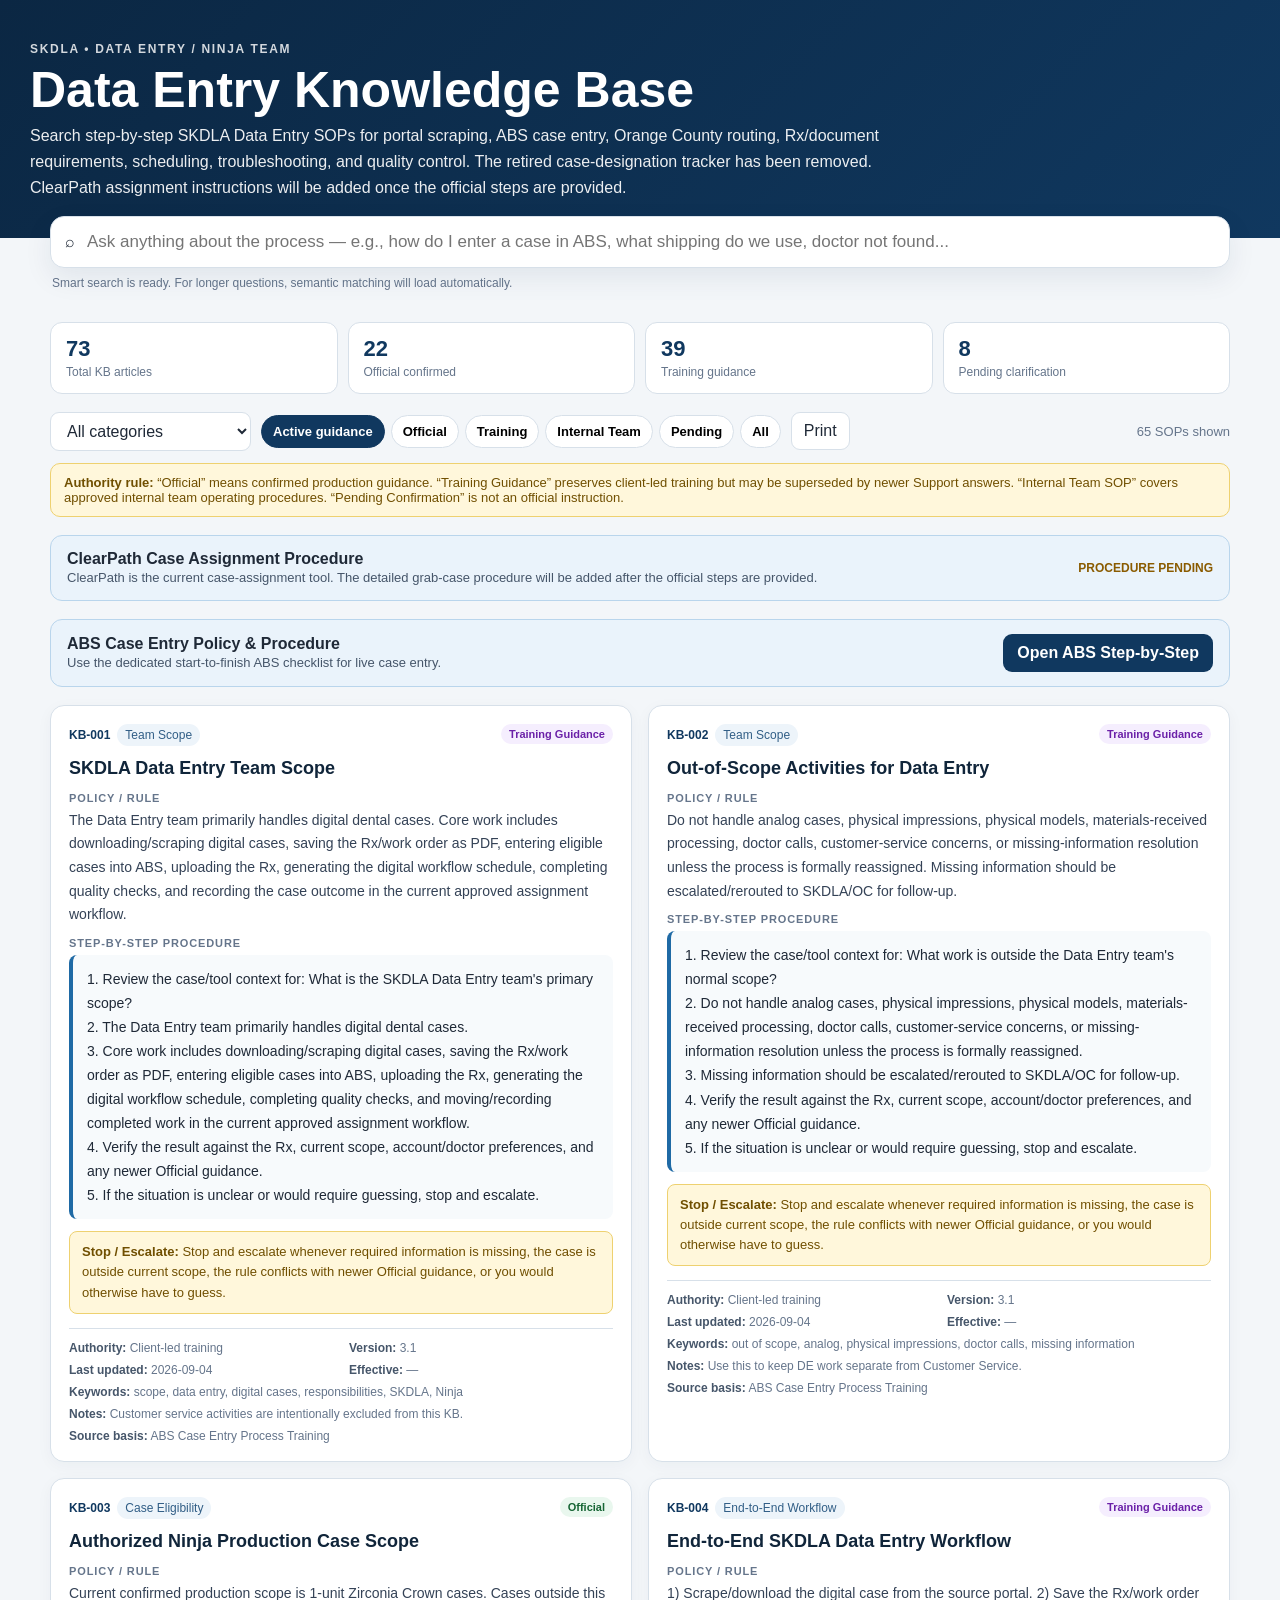
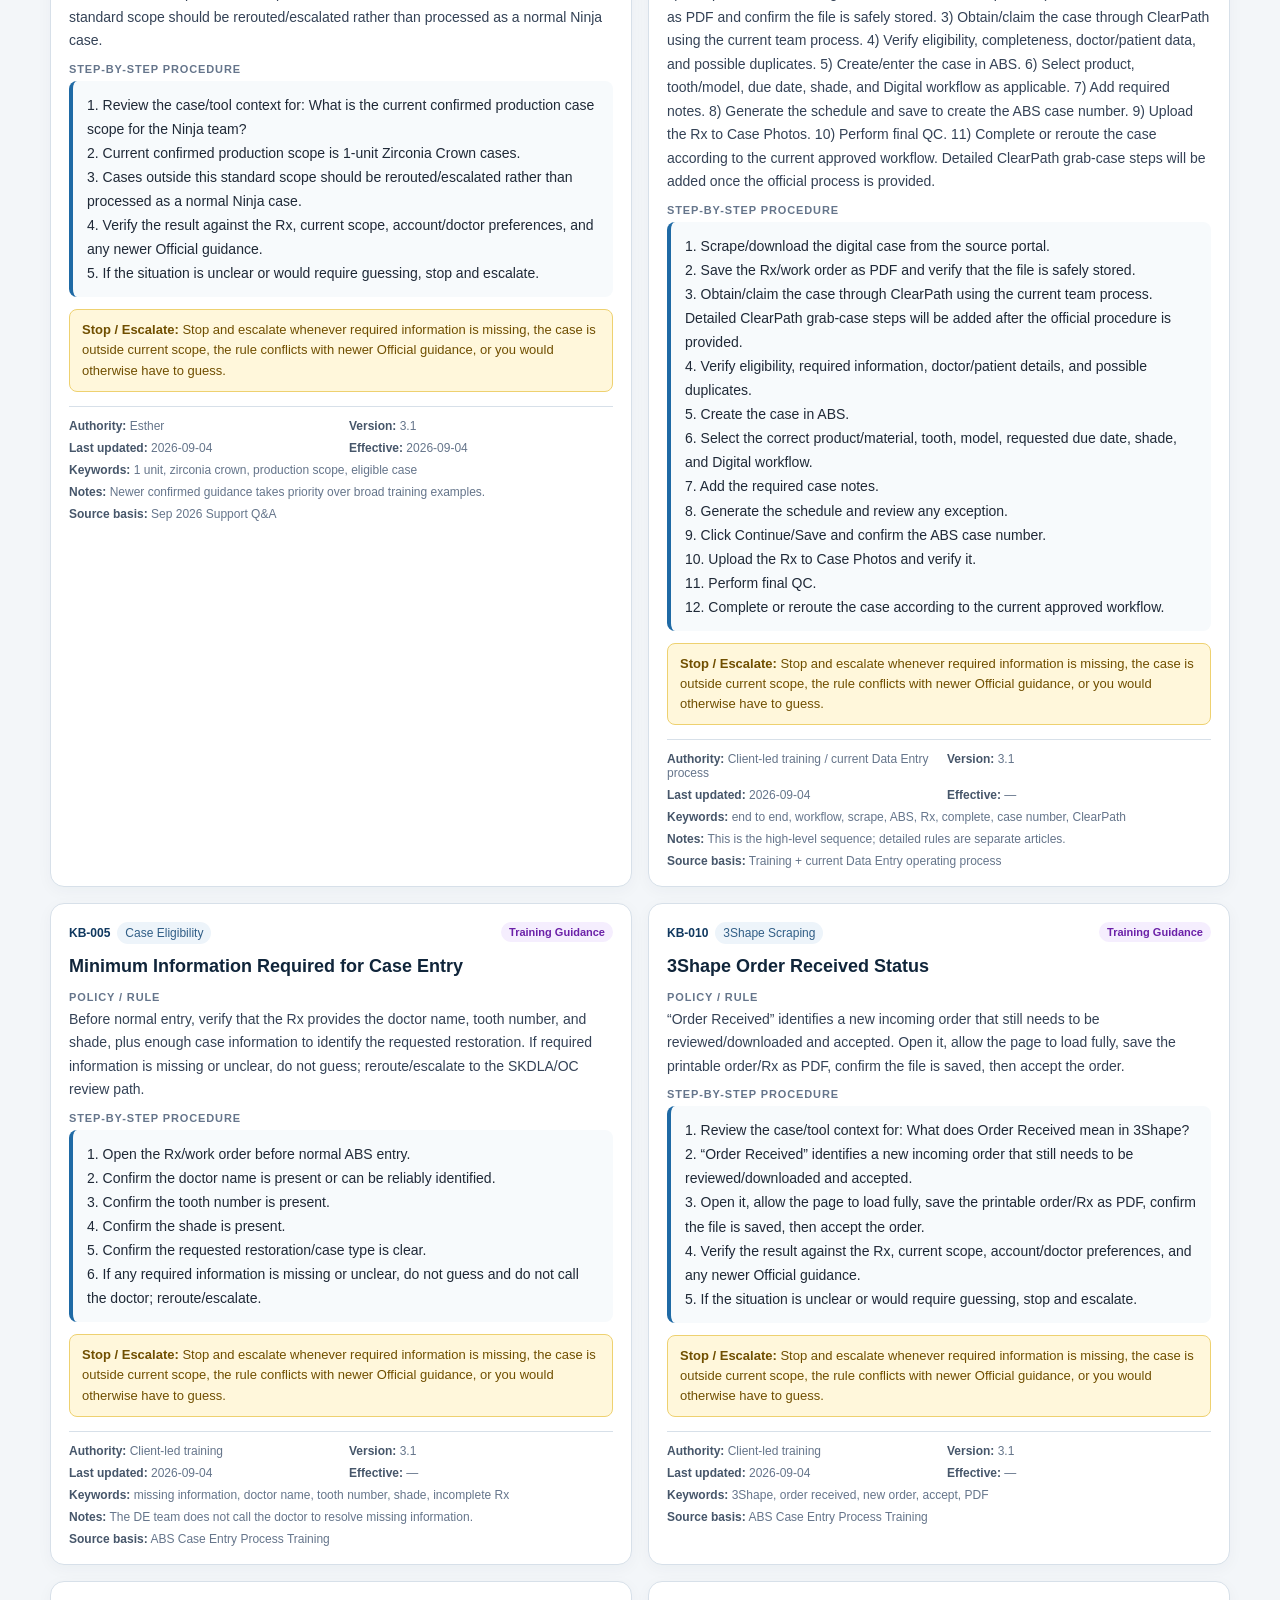
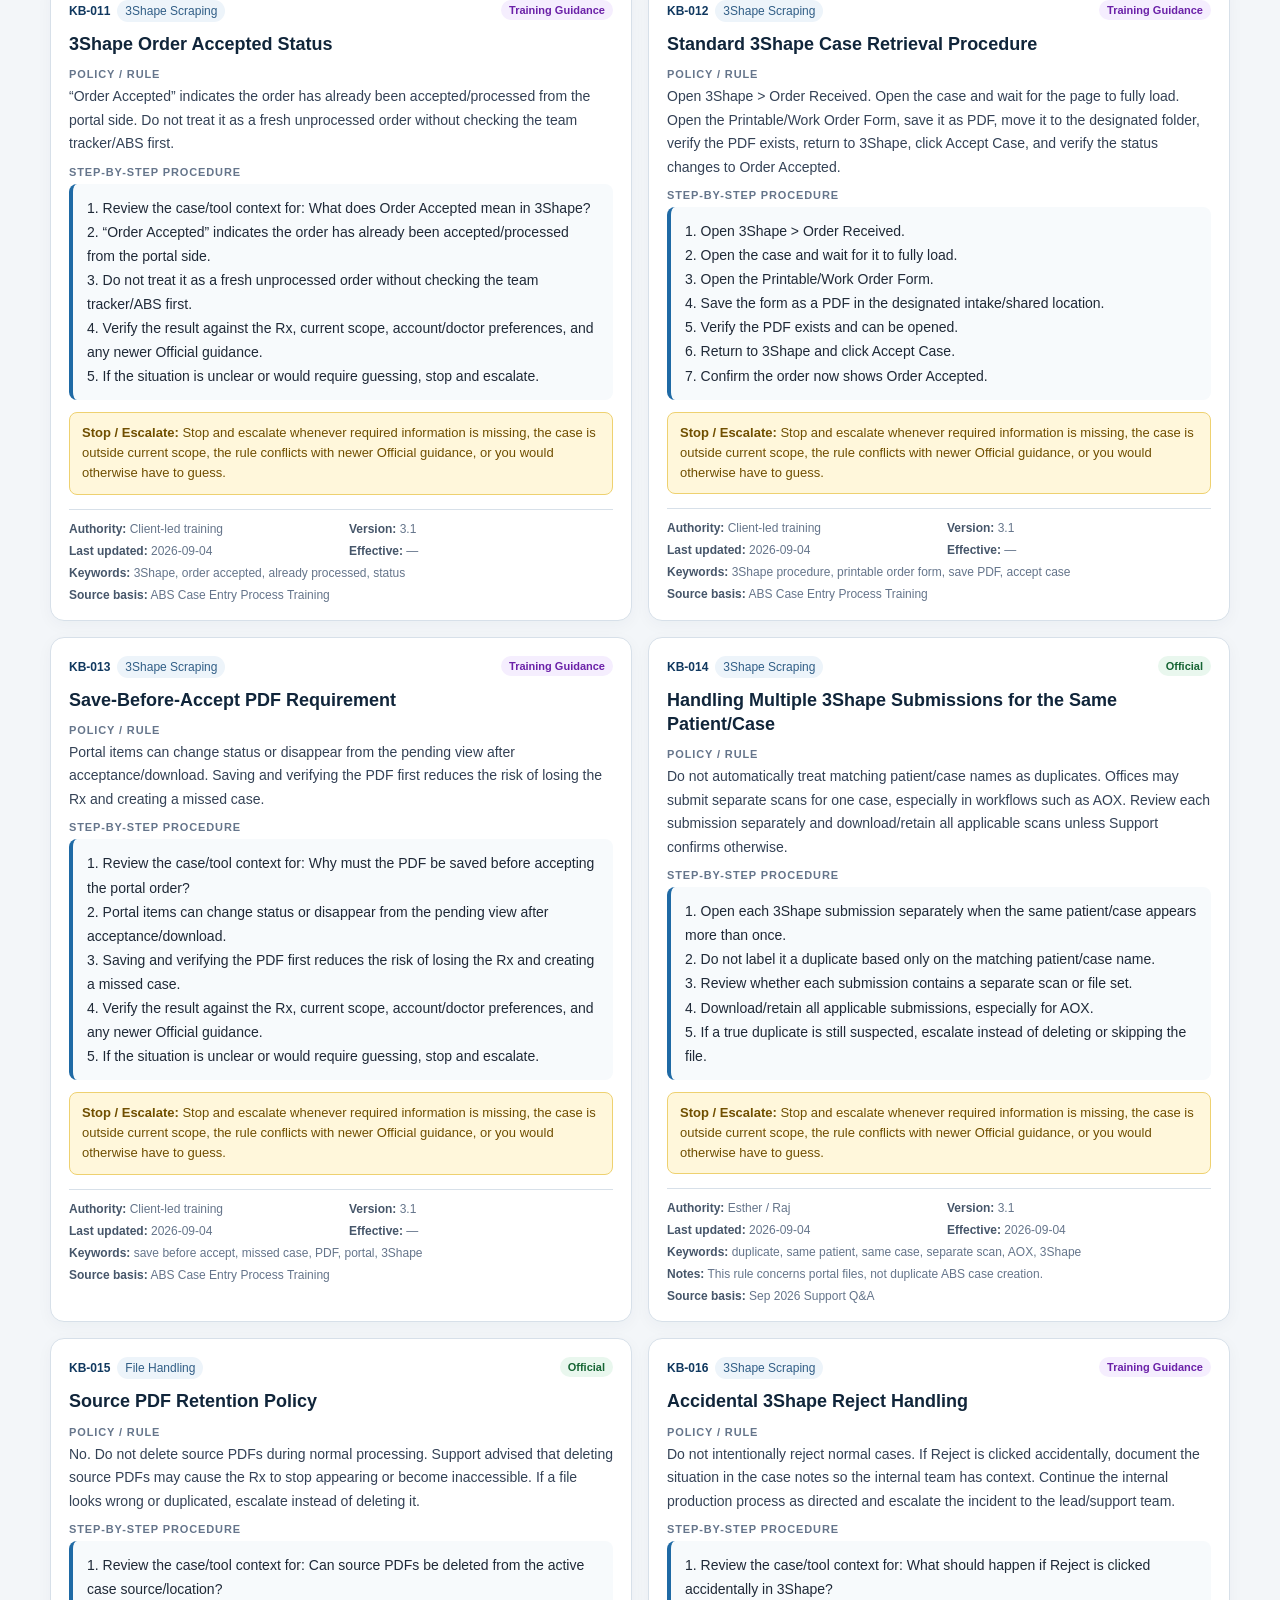
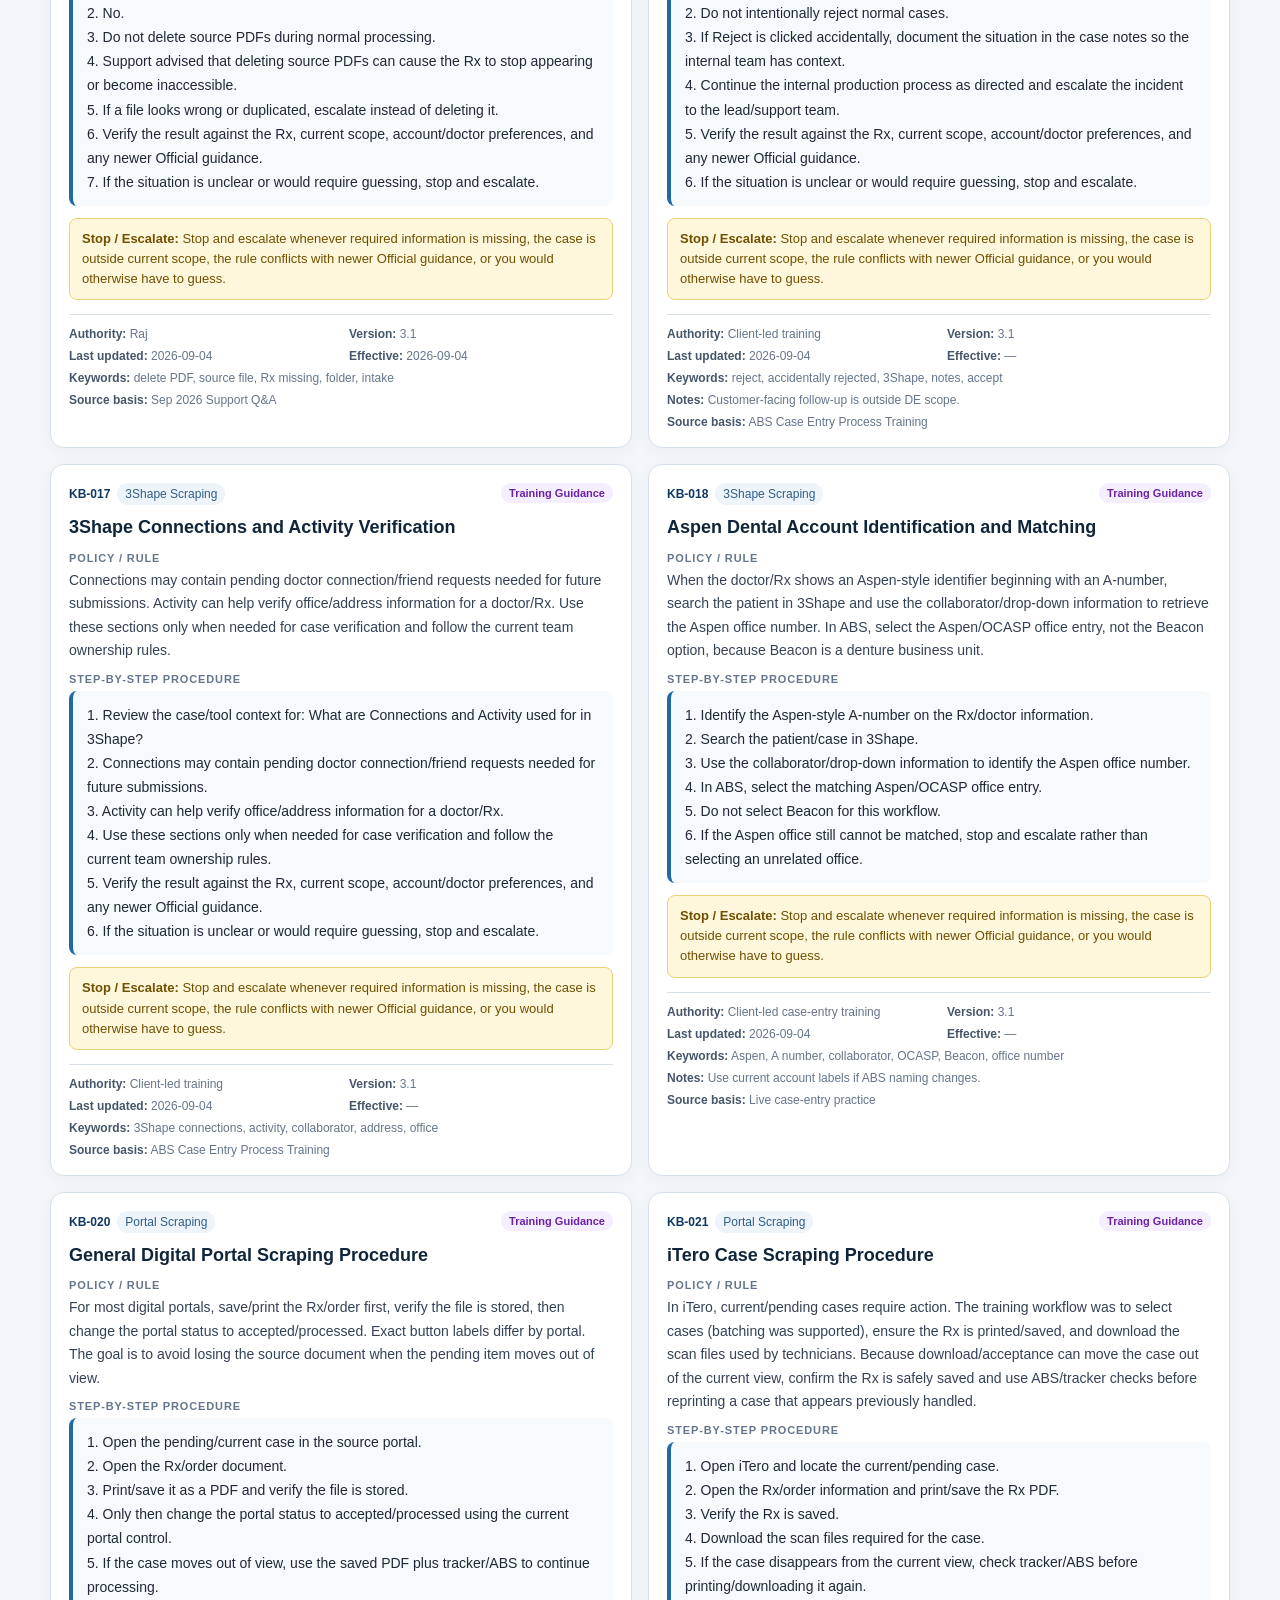
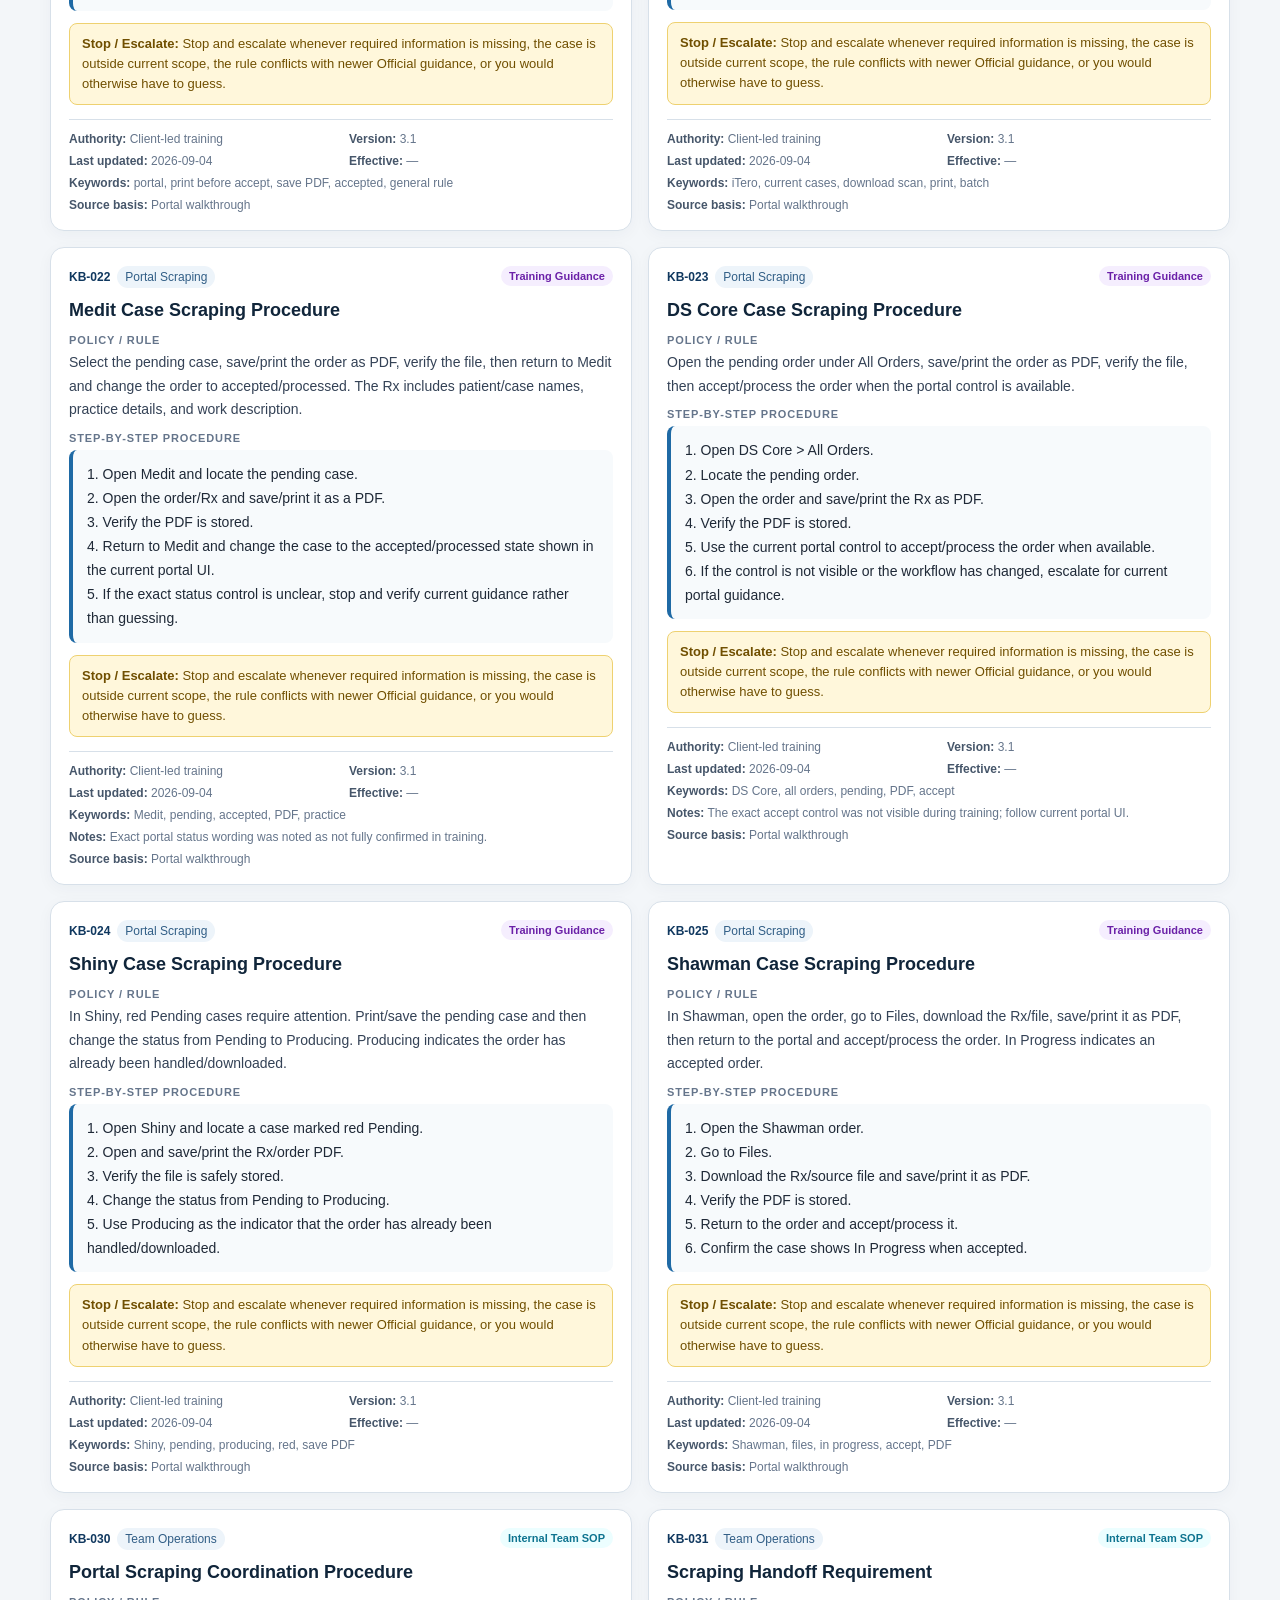
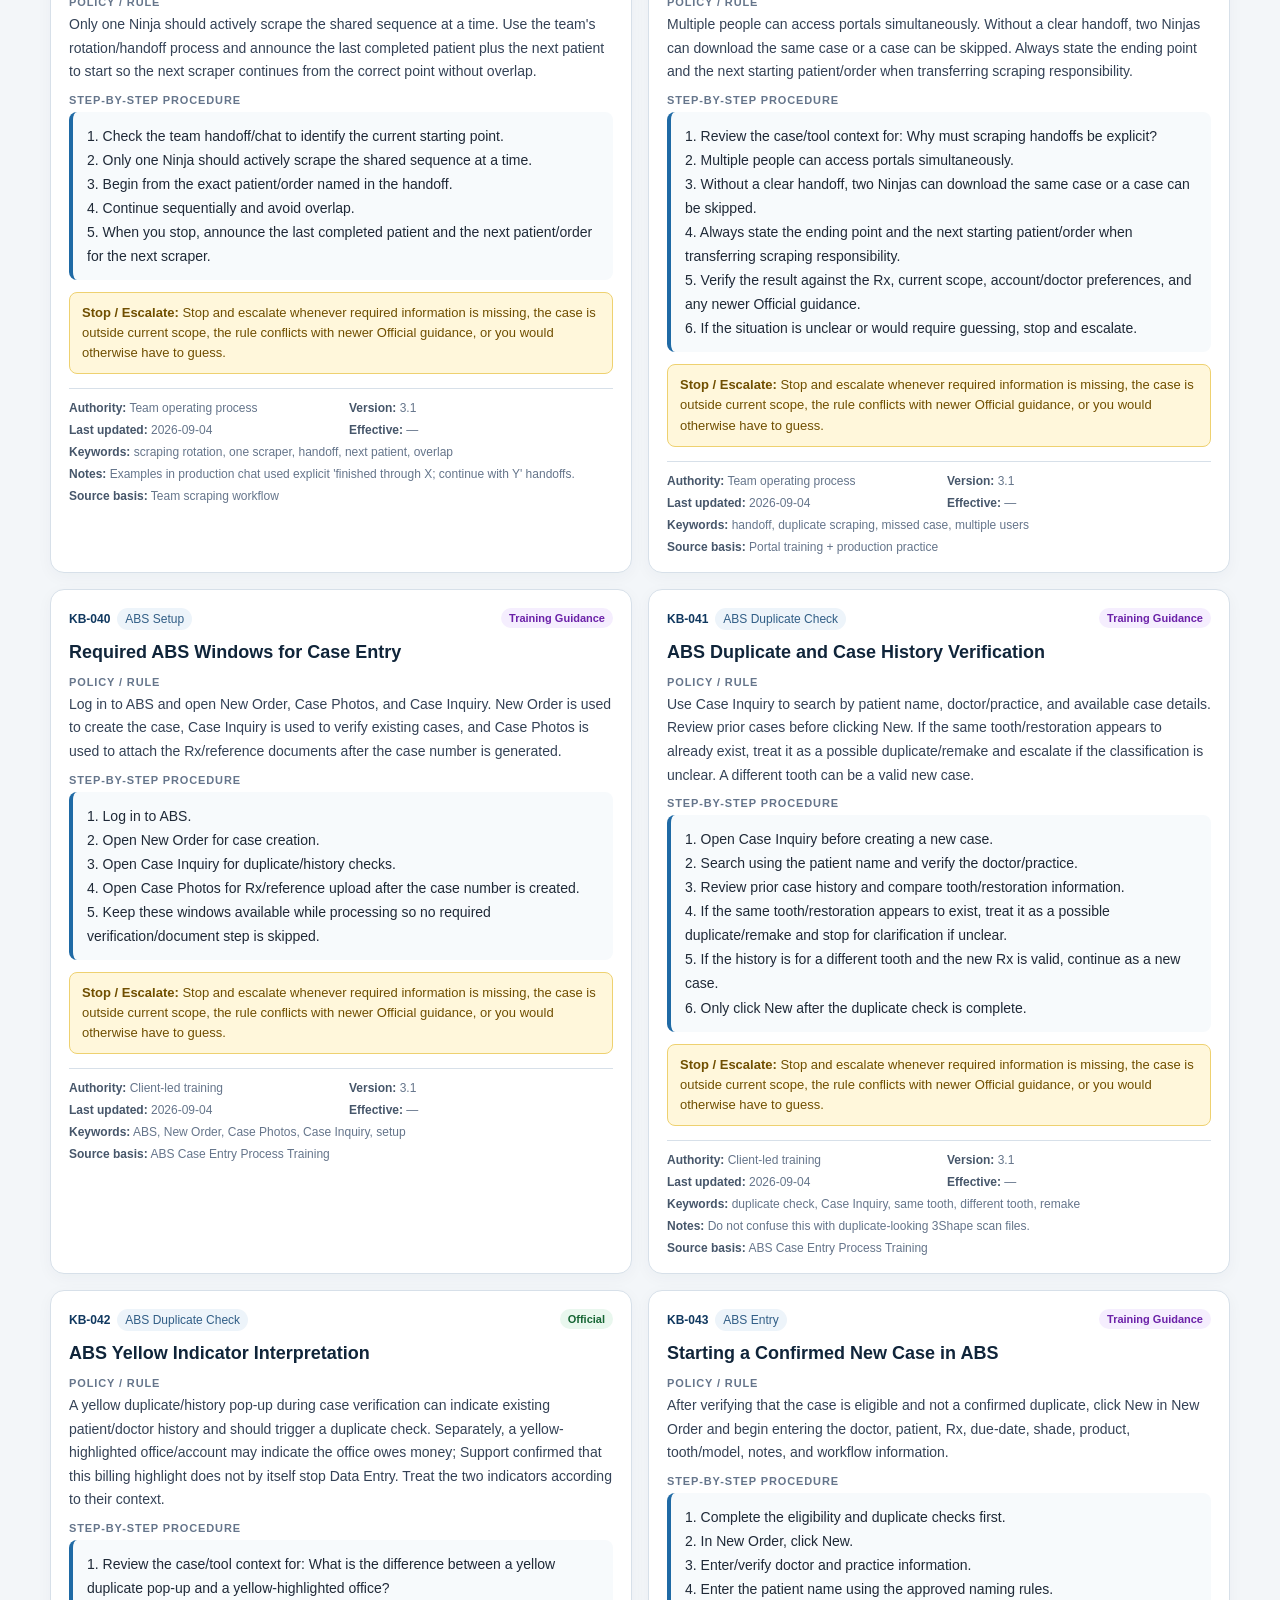
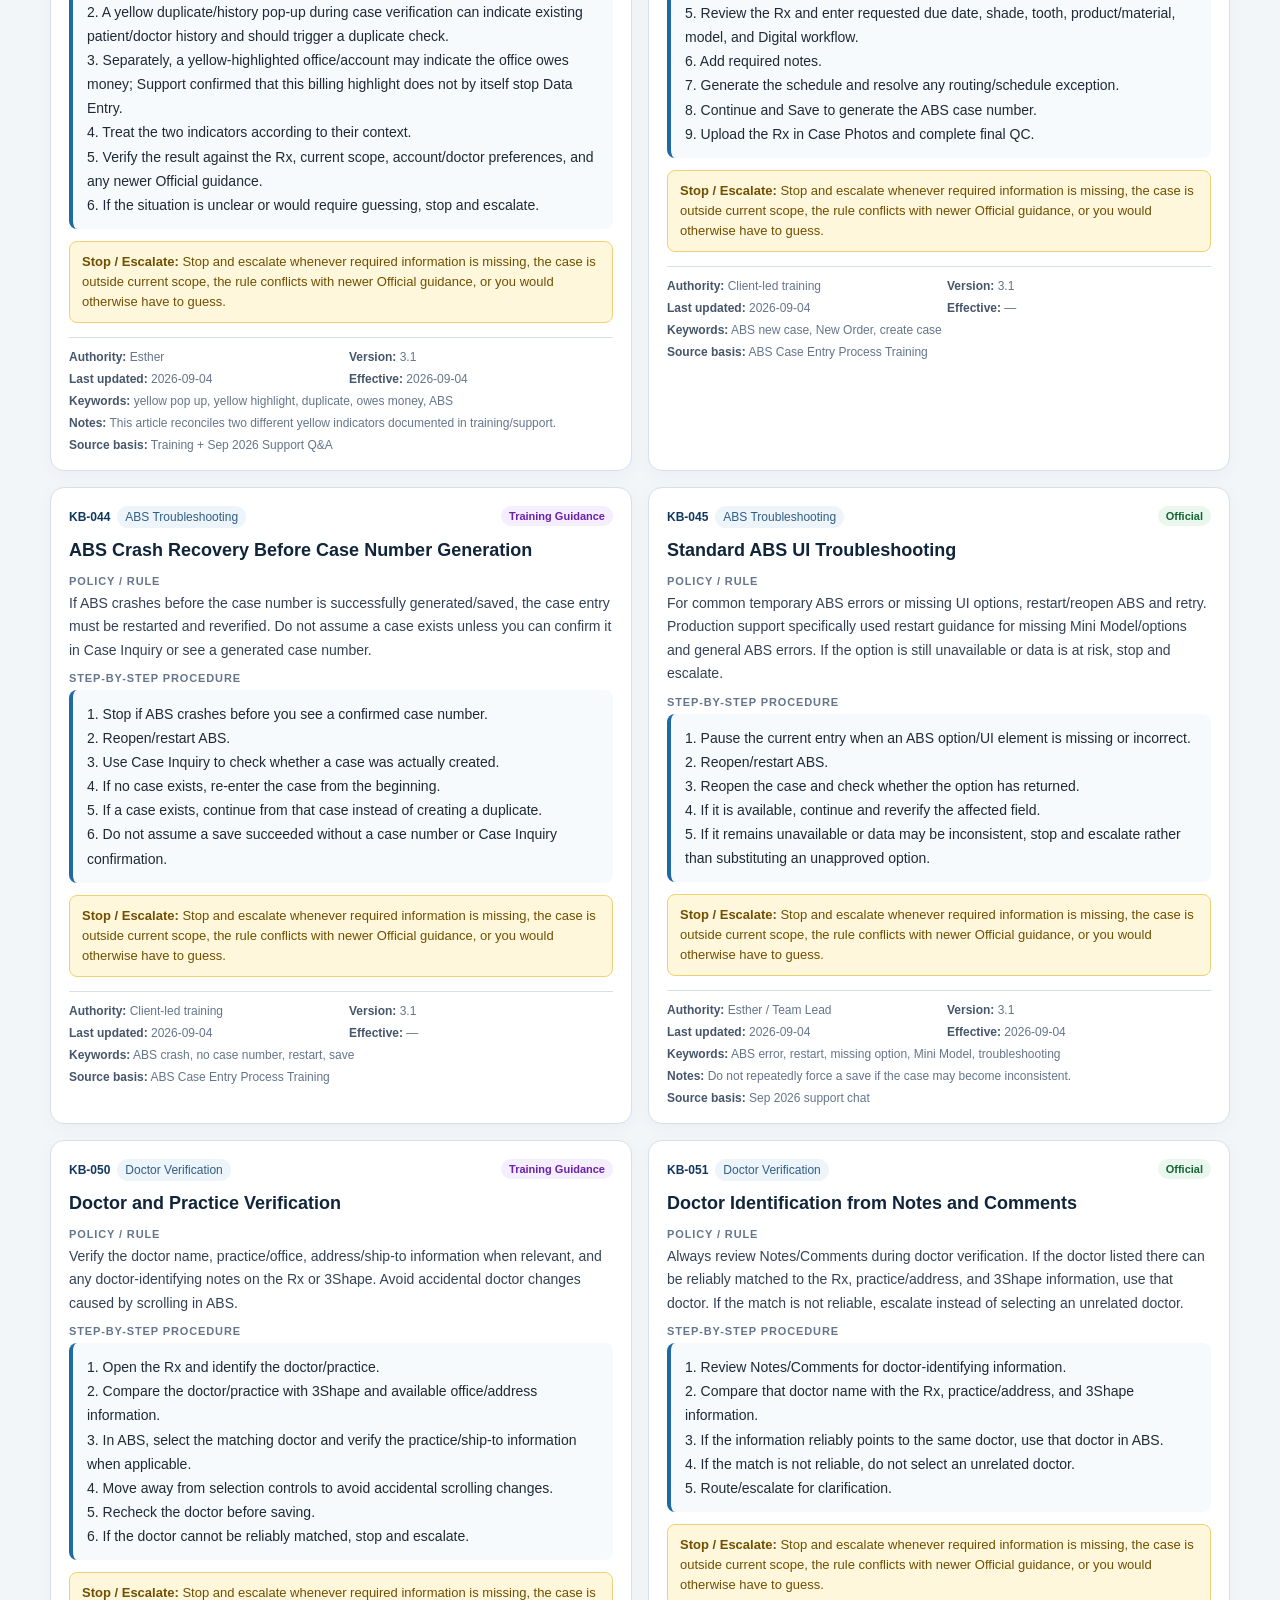
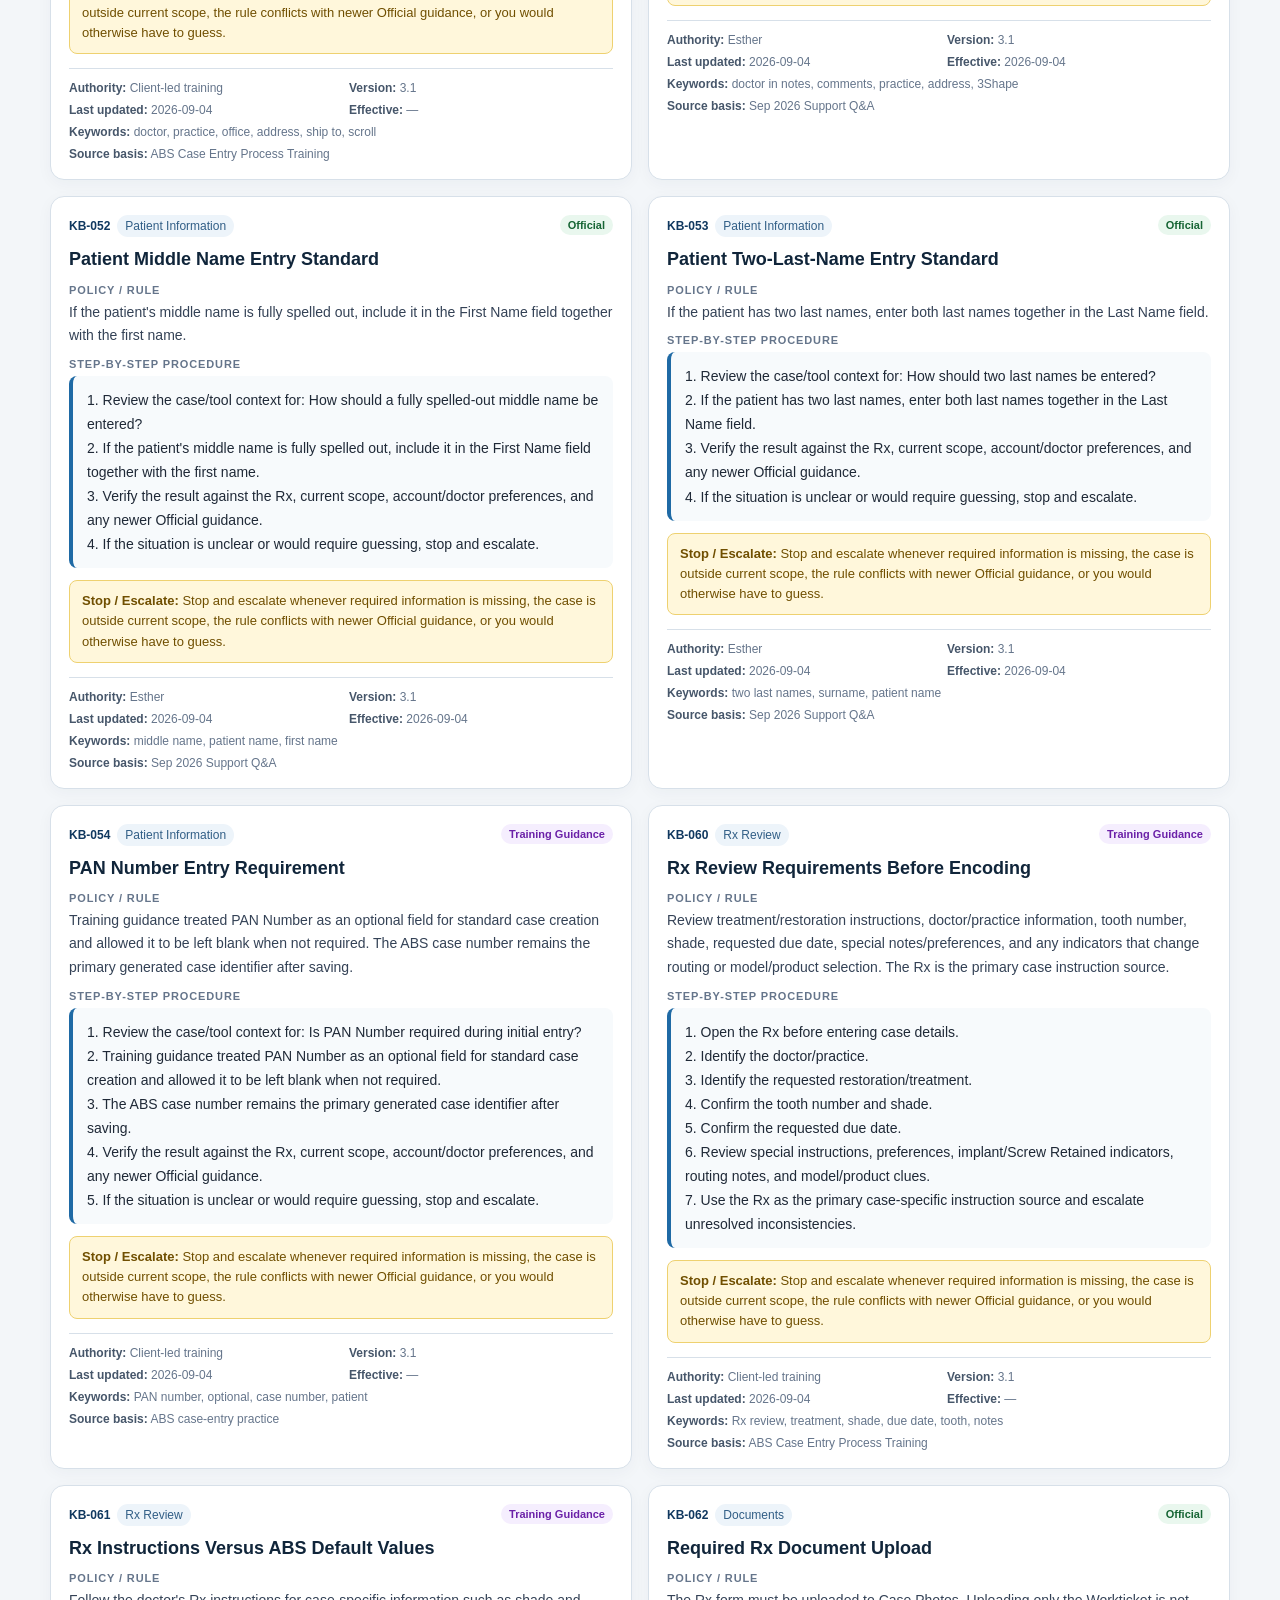
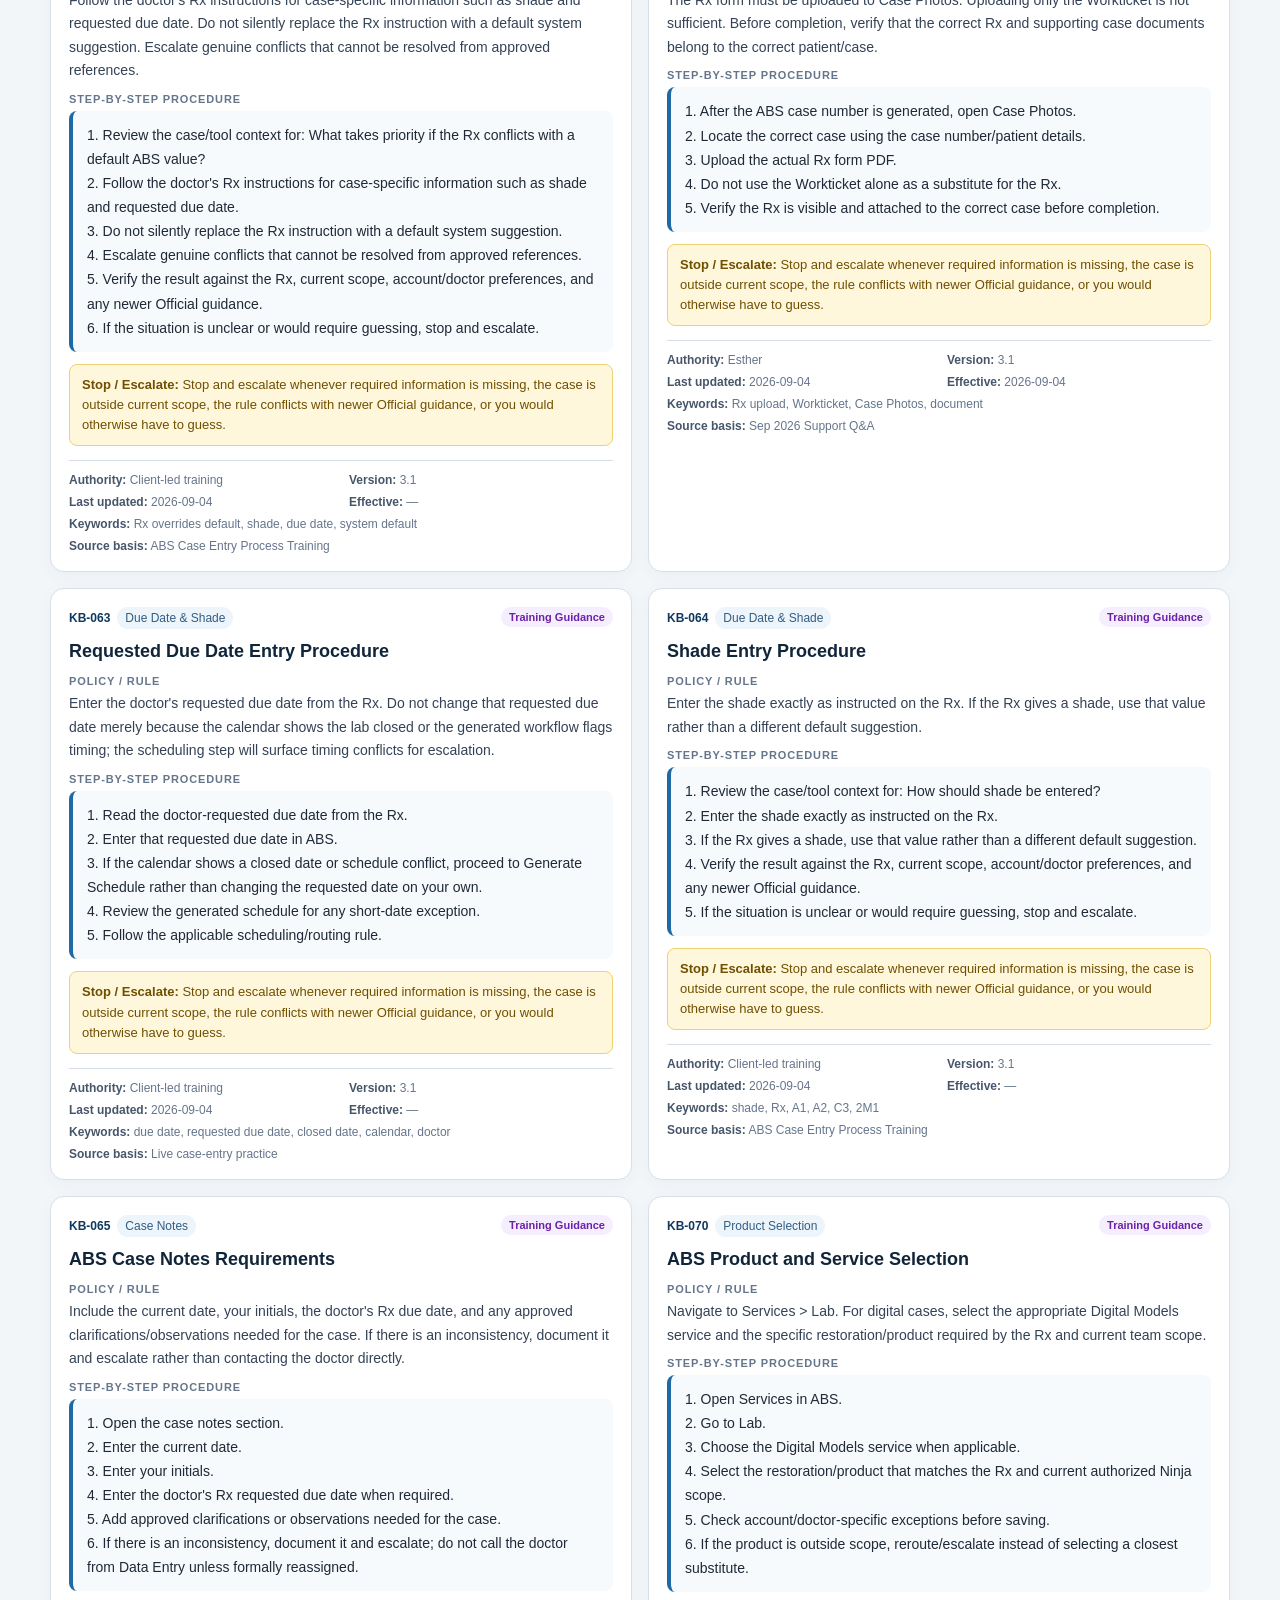
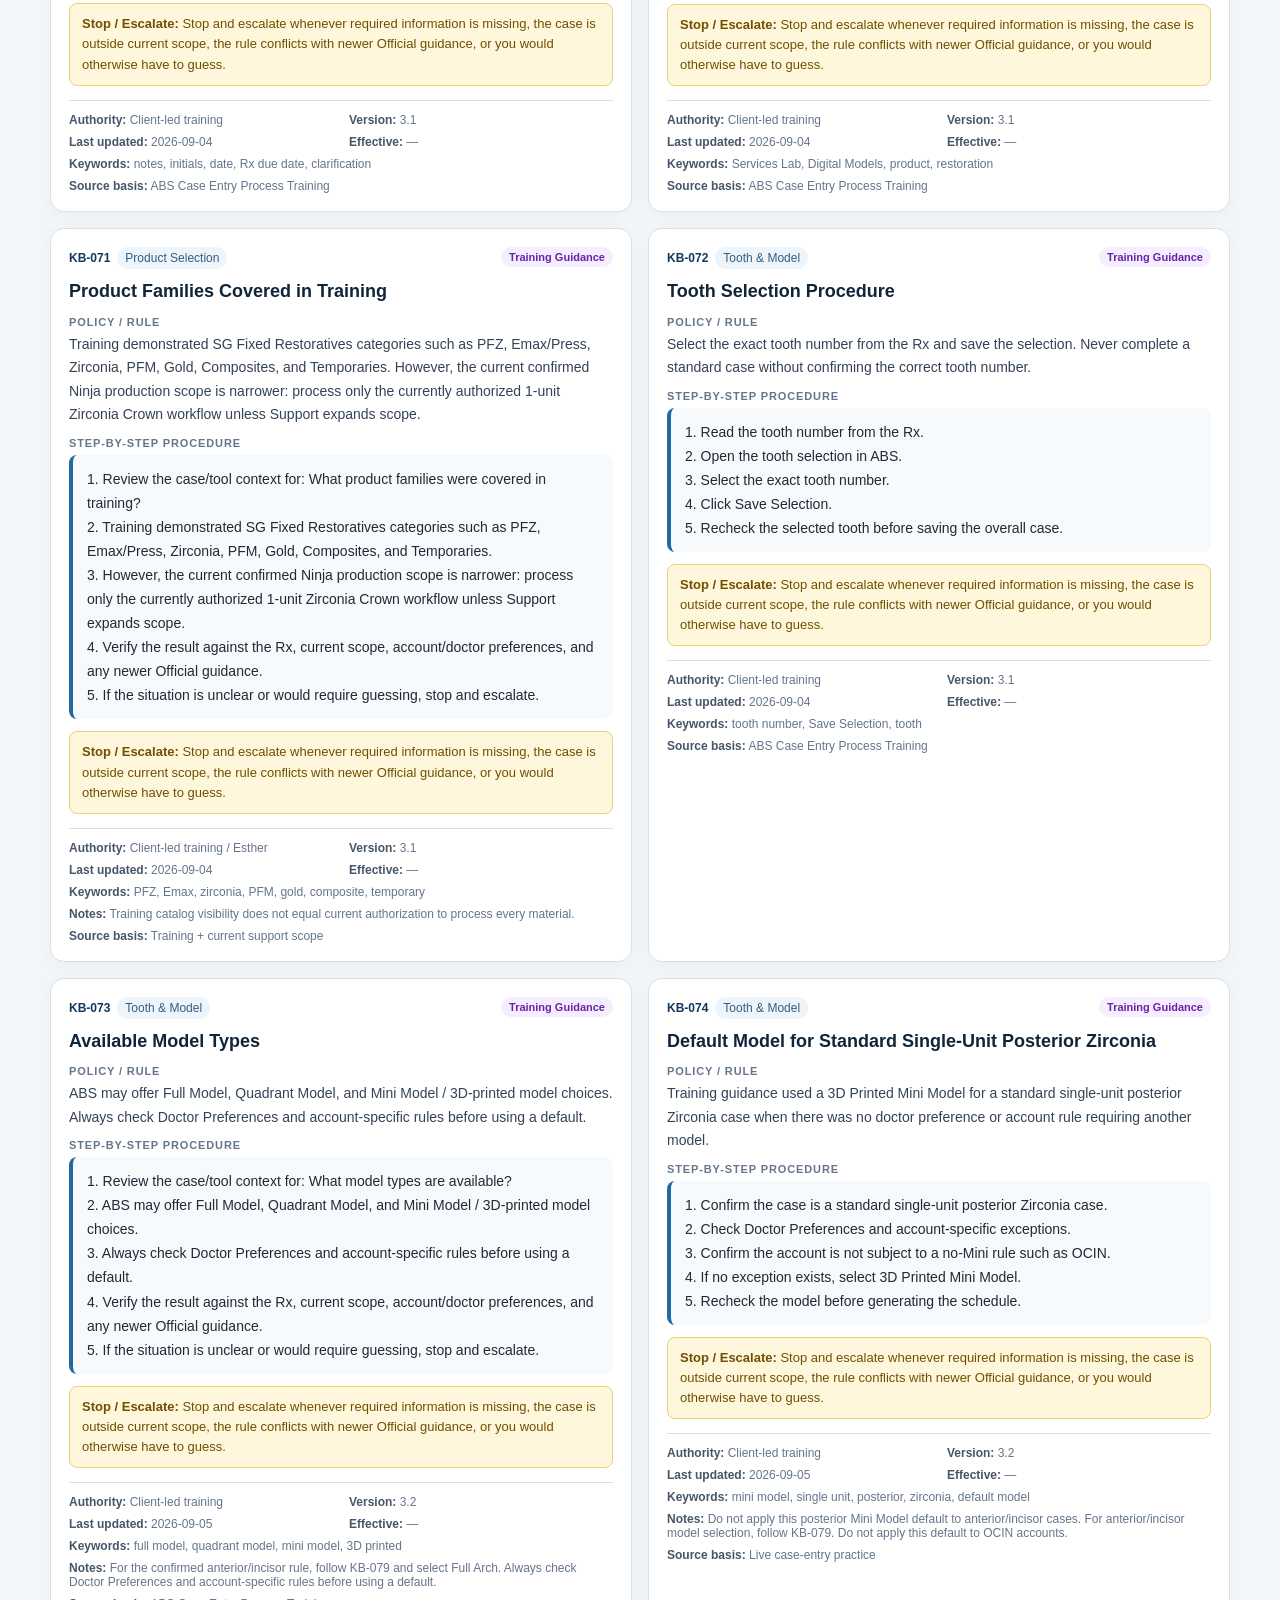
==== commit cb7a35f7: "Add AI intent for anterior incisor Full Arch model" ====
--- a/index.html
+++ b/index.html
@@ -49,7 +49,7 @@
 <div class="notice"><b>Authority rule:</b> “Official” means confirmed production guidance. “Training Guidance” preserves client-led training but may be superseded by newer Support answers. “Internal Team SOP” covers approved internal team operating procedures. “Pending Confirmation” is not an official instruction.</div><div class="feature"><div><b>ClearPath Case Assignment Procedure</b><br><span style="font-size:13px;color:#46566a">ClearPath is the current case-assignment tool. The detailed grab-case procedure will be added after the official steps are provided.</span></div><span style="font-size:12px;font-weight:800;color:#8a5b00">PROCEDURE PENDING</span></div><div class="feature"><div><b>ABS Case Entry Policy & Procedure</b><br><span style="font-size:13px;color:#46566a">Use the dedicated start-to-finish ABS checklist for live case entry.</span></div><a href="./abs-case-entry.html">Open ABS Step-by-Step</a></div>
 <section class="grid" id="results"></section><div class="empty" id="emptyState"><b>No matching article found.</b><br>Try another keyword, category, or authority filter.</div><div class="error" id="errorState"></div>
 </main>
-<footer class="footer">SKDLA Data Entry Knowledge Base • Version 3.7 • Reliable Intent-Aware SOP Assistant • September 4, 2026</footer>
+<footer class="footer">SKDLA Data Entry Knowledge Base • Version 3.9 • Anterior/Incisor Full Arch Rule Added • September 5, 2026</footer>
 <script>
 let KB_DATA=[];
 const DATA_FILES=["data/kb-1.json","data/kb-2.json","data/kb-3.json","data/kb-4.json","data/kb-5.json","data/kb-6.json"];
@@ -98,10 +98,11 @@
   if(id==="KB-095"&&has(/(shipping|ship|carrier|ups|delivery).*(method|use|choose|select|supported)|(method|use|choose|select|supported).*(shipping|ship|carrier|ups|delivery)/))b+=28;
   if(id==="KB-091"&&has(/(how many|days|turnaround|processing|duration|how long).*(zirconia|workflow|process)|(zirconia|workflow|process).*(how many|days|turnaround|processing|duration|how long)/))b+=28;
   if(id==="KB-051"&&has(/(two|multiple|more than one).*(doctor|dentist)|(doctor|dentist).*(two|multiple|more than one)/))b+=30;
+  if(id==="KB-079"&&has(/(anterior|incisor|incisive|front tooth).*(model|full arch)|(model|full arch).*(anterior|incisor|incisive|front tooth)/))b+=34;
   if(id==="P-004"&&has(/(doctor|dentist).*(not found|missing|not showing|cannot find|cant find)|(not found|missing|not showing|cannot find|cant find).*(doctor|dentist)/))b+=30;
   if(id==="KB-080"&&has(/implant/))b+=24;
   if(id==="KB-081"&&has(/screw.*retained|retained.*screw/))b+=28;
-  if(id==="KB-093"&&has(/(two|2).*(day|days).*(short)|(short).*(two|2).*(day|days)/))b+=30;
+  if(id==="KB-093"&&has(/(two|2).*(day|days).*(short|shorted|shortage)|(short|shorted|shortage).*(two|2).*(day|days)/))b+=34;
   if(id==="KB-092"&&has(/(one|1).*(day|days).*(short)|(short).*(one|1).*(day|days)/))b+=30;
   return b;
 }
@@ -254,8 +255,8 @@
   if(has(/\b(screw retained|screwretained)\b/)) return "oc_route";
   if(has(/\bimplant\b/)) return "oc_route";
 
-  if(has(/\b(one|1)\b/) && has(/\b(day|days)\b/) && has(/\bshort\b/)) return "one_day_short";
-  if(has(/\b(two|2)\b/) && has(/\b(day|days)\b/) && has(/\bshort\b/)) return "two_day_short";
+  if(has(/\b(one|1)\b/) && has(/\b(day|days)\b/) && has(/\b(short|shorted|shortage)\b/)) return "one_day_short";
+  if(has(/\b(two|2)\b/) && has(/\b(day|days)\b/) && has(/\b(short|shorted|shortage)\b/)) return "two_day_short";
 
   if(has(/\b(more than five|over five|5 days|five days)\b/) && has(/\b(due|ship|shipping|schedule)\b/)) return "five_day_due";
 
@@ -274,6 +275,8 @@
   if(has(/\b(save|case number|number)\b/) && has(/\b(abs|case)\b/)) return "save_case";
 
   if(has(/\b(qc|quality control|final check|before completing|before completion)\b/)) return "final_qc";
+
+  if(has(/\b(anterior|incisor|incisive|front tooth)\b/) && has(/\b(model|full arch|which model|what model|select)\b/)) return "anterior_model";
 
   return "generic";
 }
@@ -415,7 +418,10 @@
     return {text:"For an OCIN case whose generated schedule is exactly one day short, the confirmed guidance allows the case to proceed. Continue the required notes, quality checks, and save process as applicable. Do not assume this exception applies to other types of schedule shortages or to Rush orders unless separately confirmed.",ids:["KB-092","P-005"]};
   }
   if(intent==="two_day_short"){
-    return {text:"If an OCIN schedule is two days short, stop normal processing and route or forward the case to Orange County because a call is required. Do not force the schedule or simply complete the case as if the shortage were acceptable.",ids:["KB-093"]};
+    return {
+      text:"If the delivery date is not more than five days away and ABS says the schedule will be short by two days, go to the Due Date selection in ABS and click the square \"No due date\" button. ABS will create the preferred delivery due date. After that, click Generate to create the new schedule, then add this note: \"Yareli to call for new delivery date of [enter the delivery date set by ABS].\" Use this procedure only for the five-days-or-less, two-days-short scenario; if the delivery date is more than five days away, follow the separate more-than-five-days due-date SOP.",
+      ids:["KB-093","KB-094"]
+    };
   }
   if(intent==="five_day_due"){
     return {text:"If ABS indicates that the OCIN shipping or due date must be more than five days from today, use the calendar-offered date as the proposed new due date, document the need for that new due date in the case notes, and route or escalate the case for the required call. Do not independently overwrite the doctor's requested due date without the approved process.",ids:["KB-094"]};
@@ -443,6 +449,9 @@
   }
   if(intent==="final_qc"){
     return {text:"Before completing a case, verify the doctor and practice, patient information, duplicate check, current scope and routing, product or material, tooth, model and preferences, shade, requested due date, notes, Digital workflow and generated schedule, ABS case number, and the Rx upload in Case Photos. Only complete the case after all of those checks pass.",ids:["KB-102"]};
+  }
+  if(intent==="anterior_model"){
+    return {text:"If the case is anterior and involves an incisor, select the Full Arch model in ABS. Recheck the model before generating the schedule. If the case involves a different tooth-range scenario or a doctor/account-specific preference conflicts with this rule, stop and verify the applicable guidance instead of guessing.",ids:["KB-079","KB-073","P-008"]};
   }
   return null;
 }
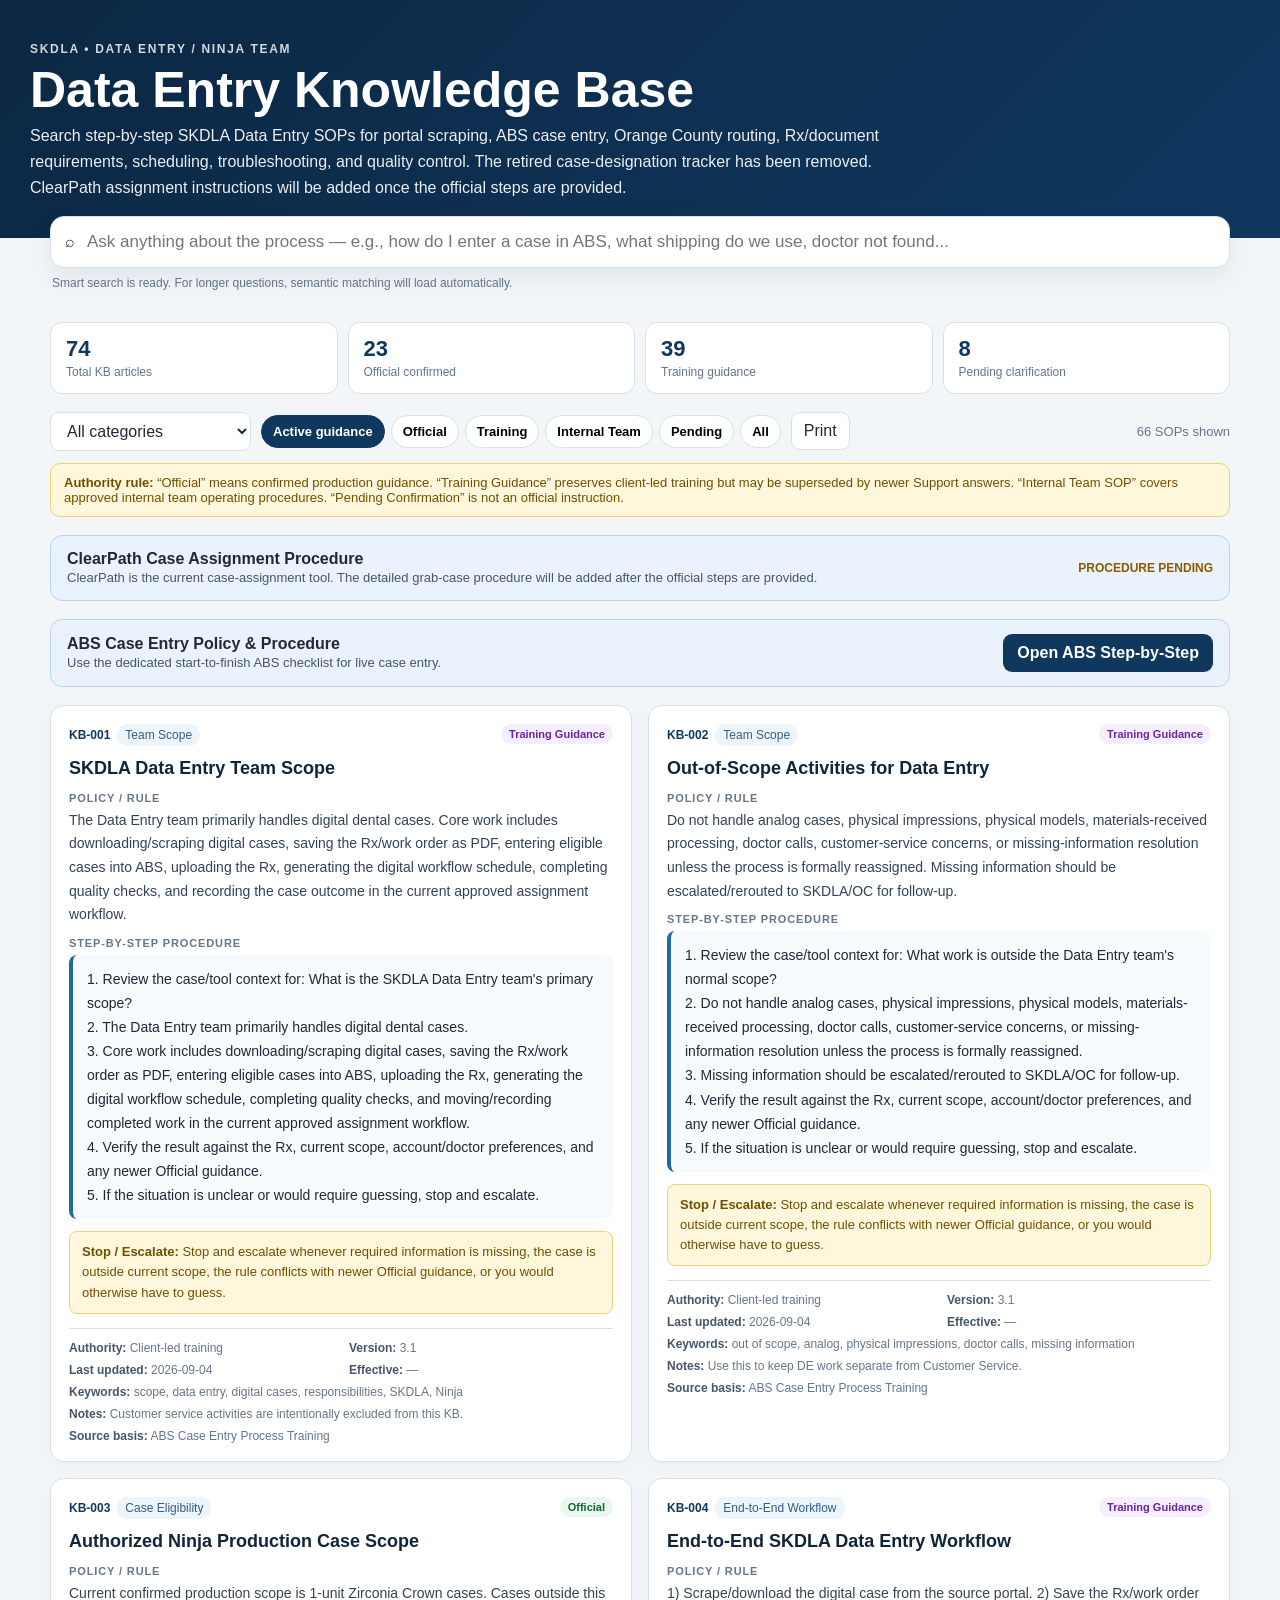
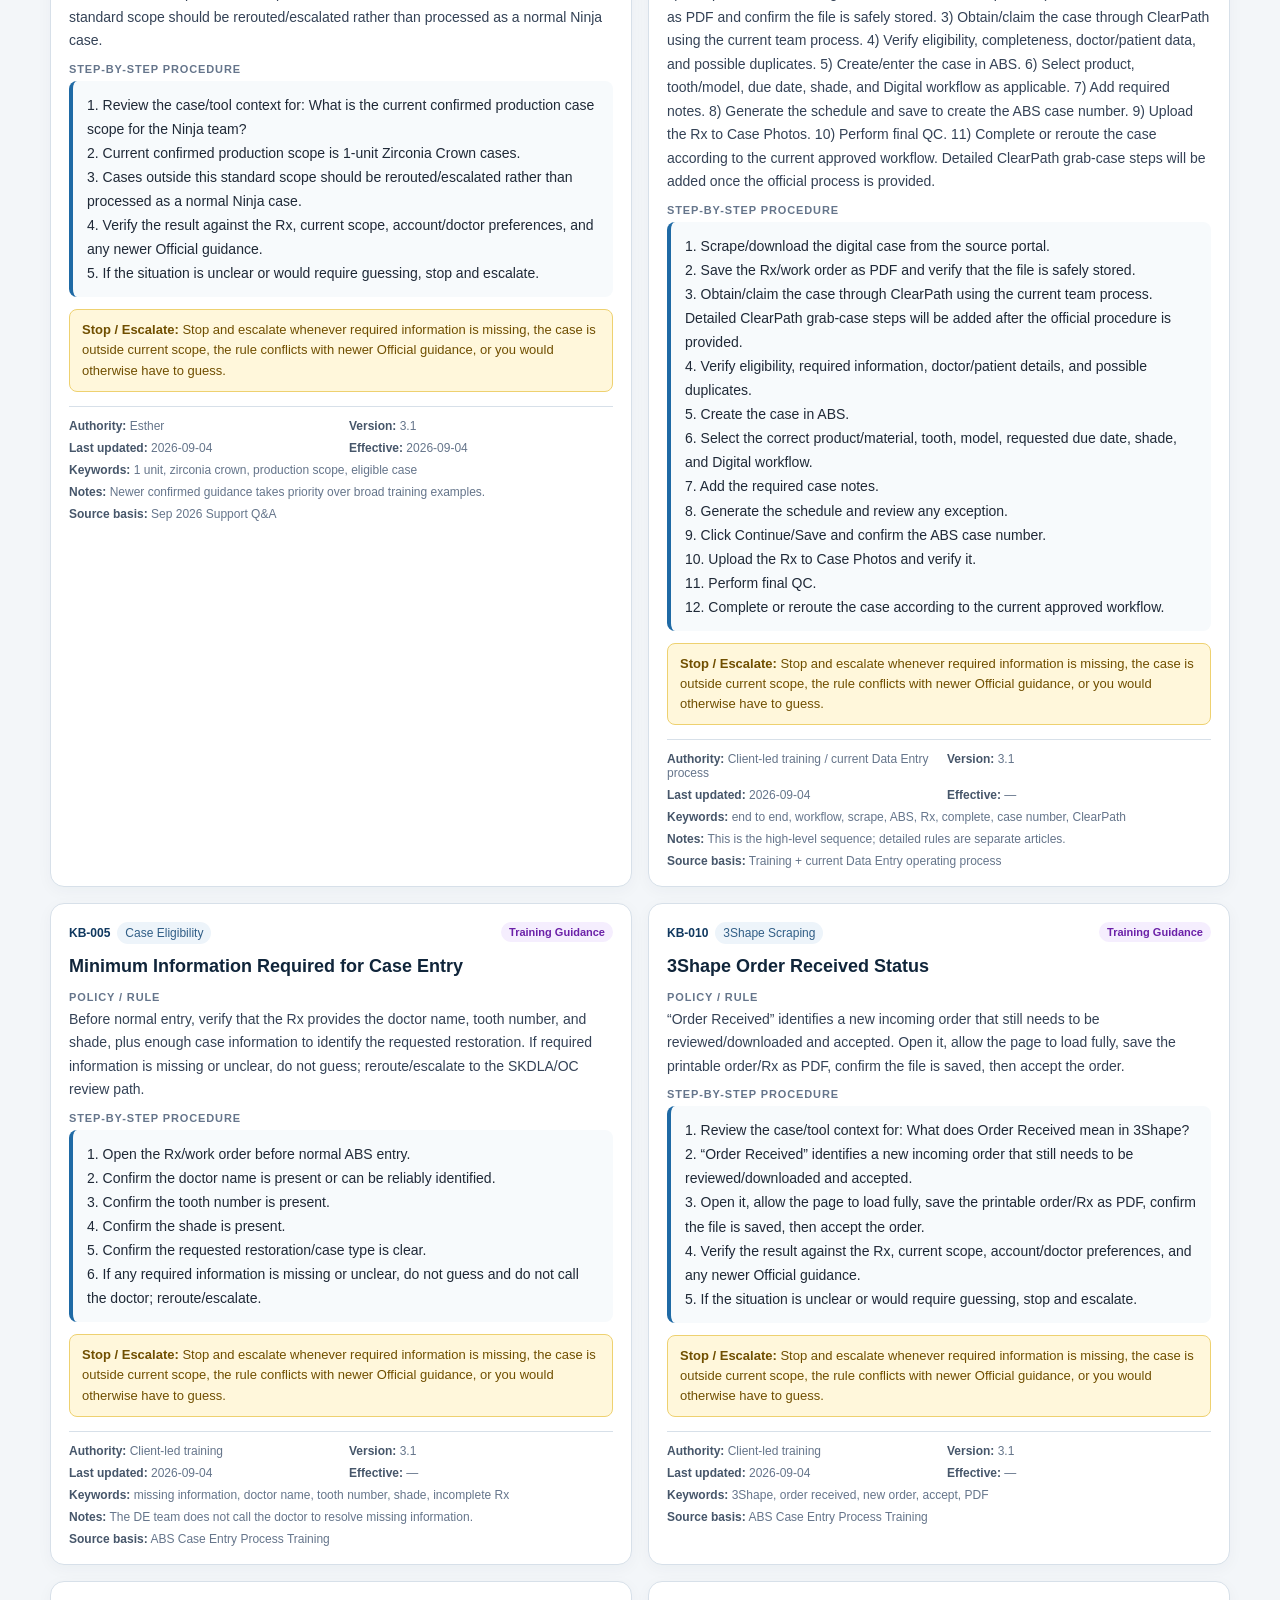
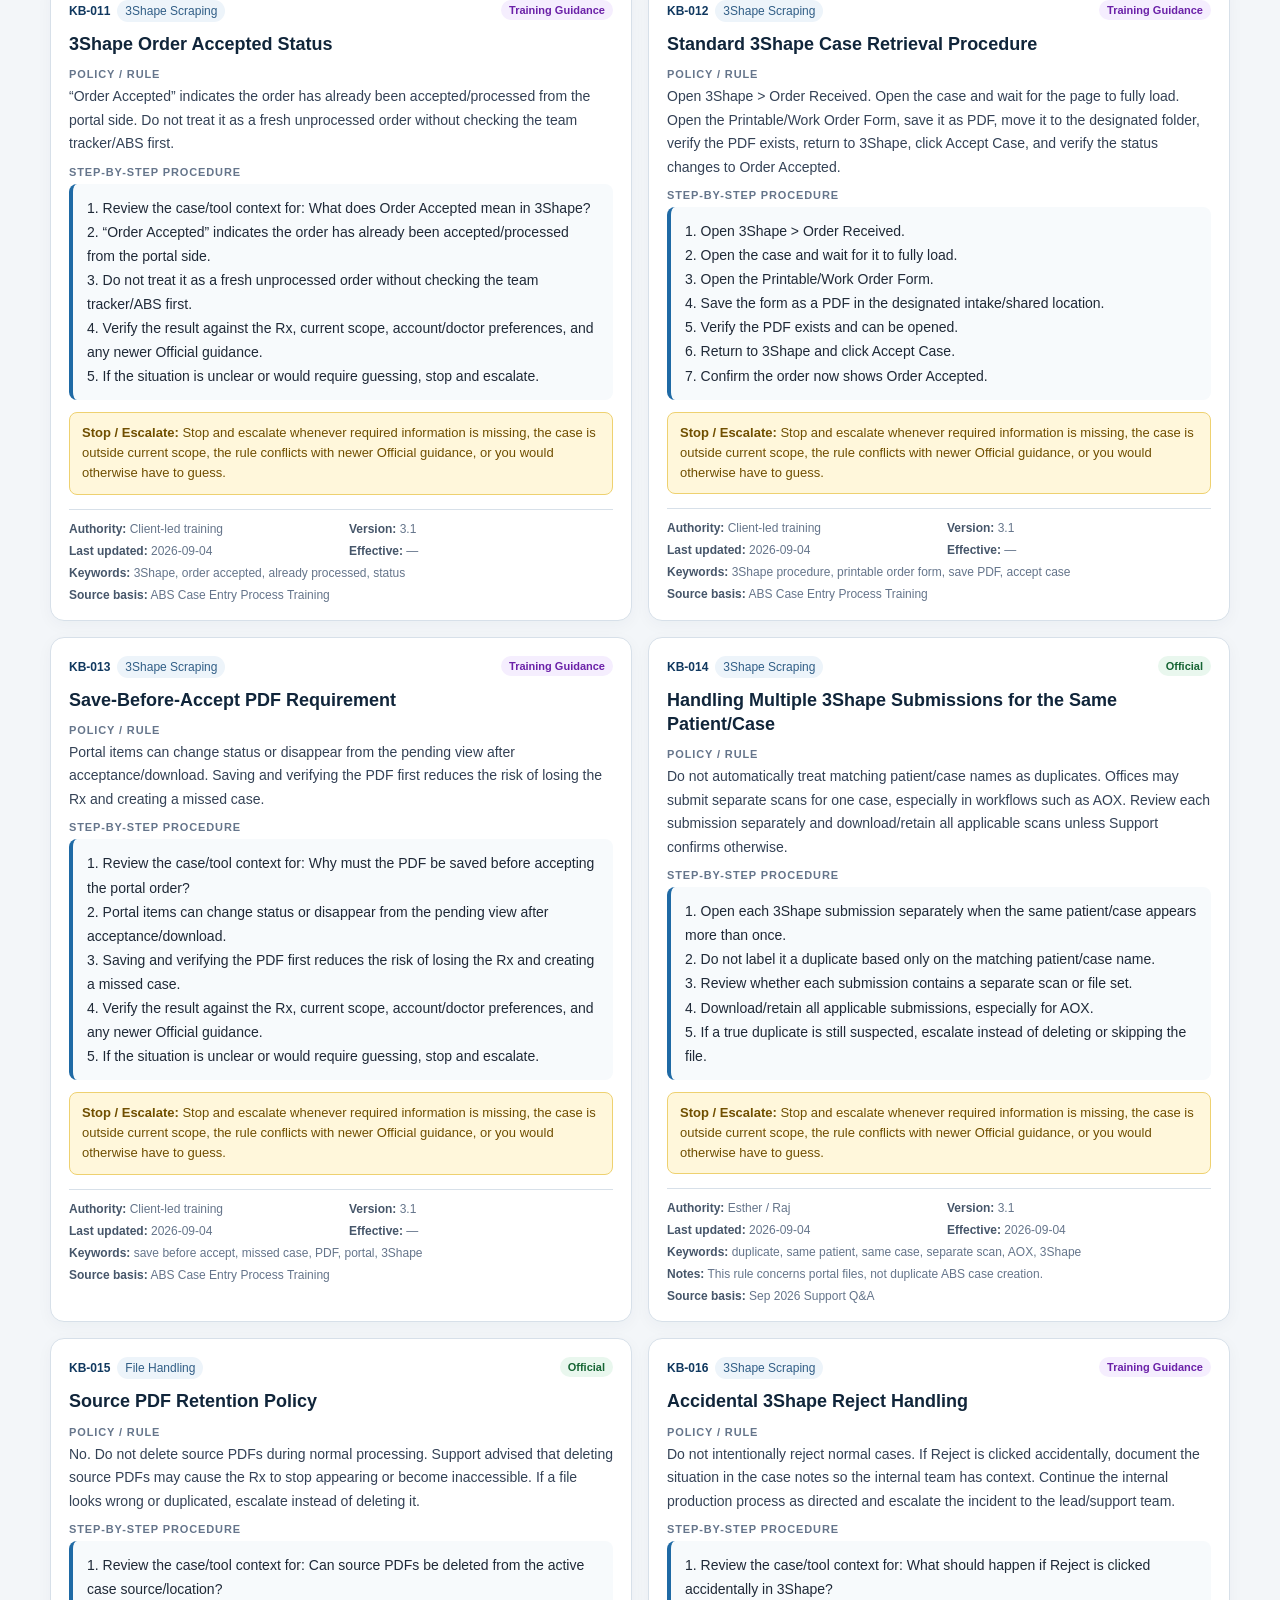
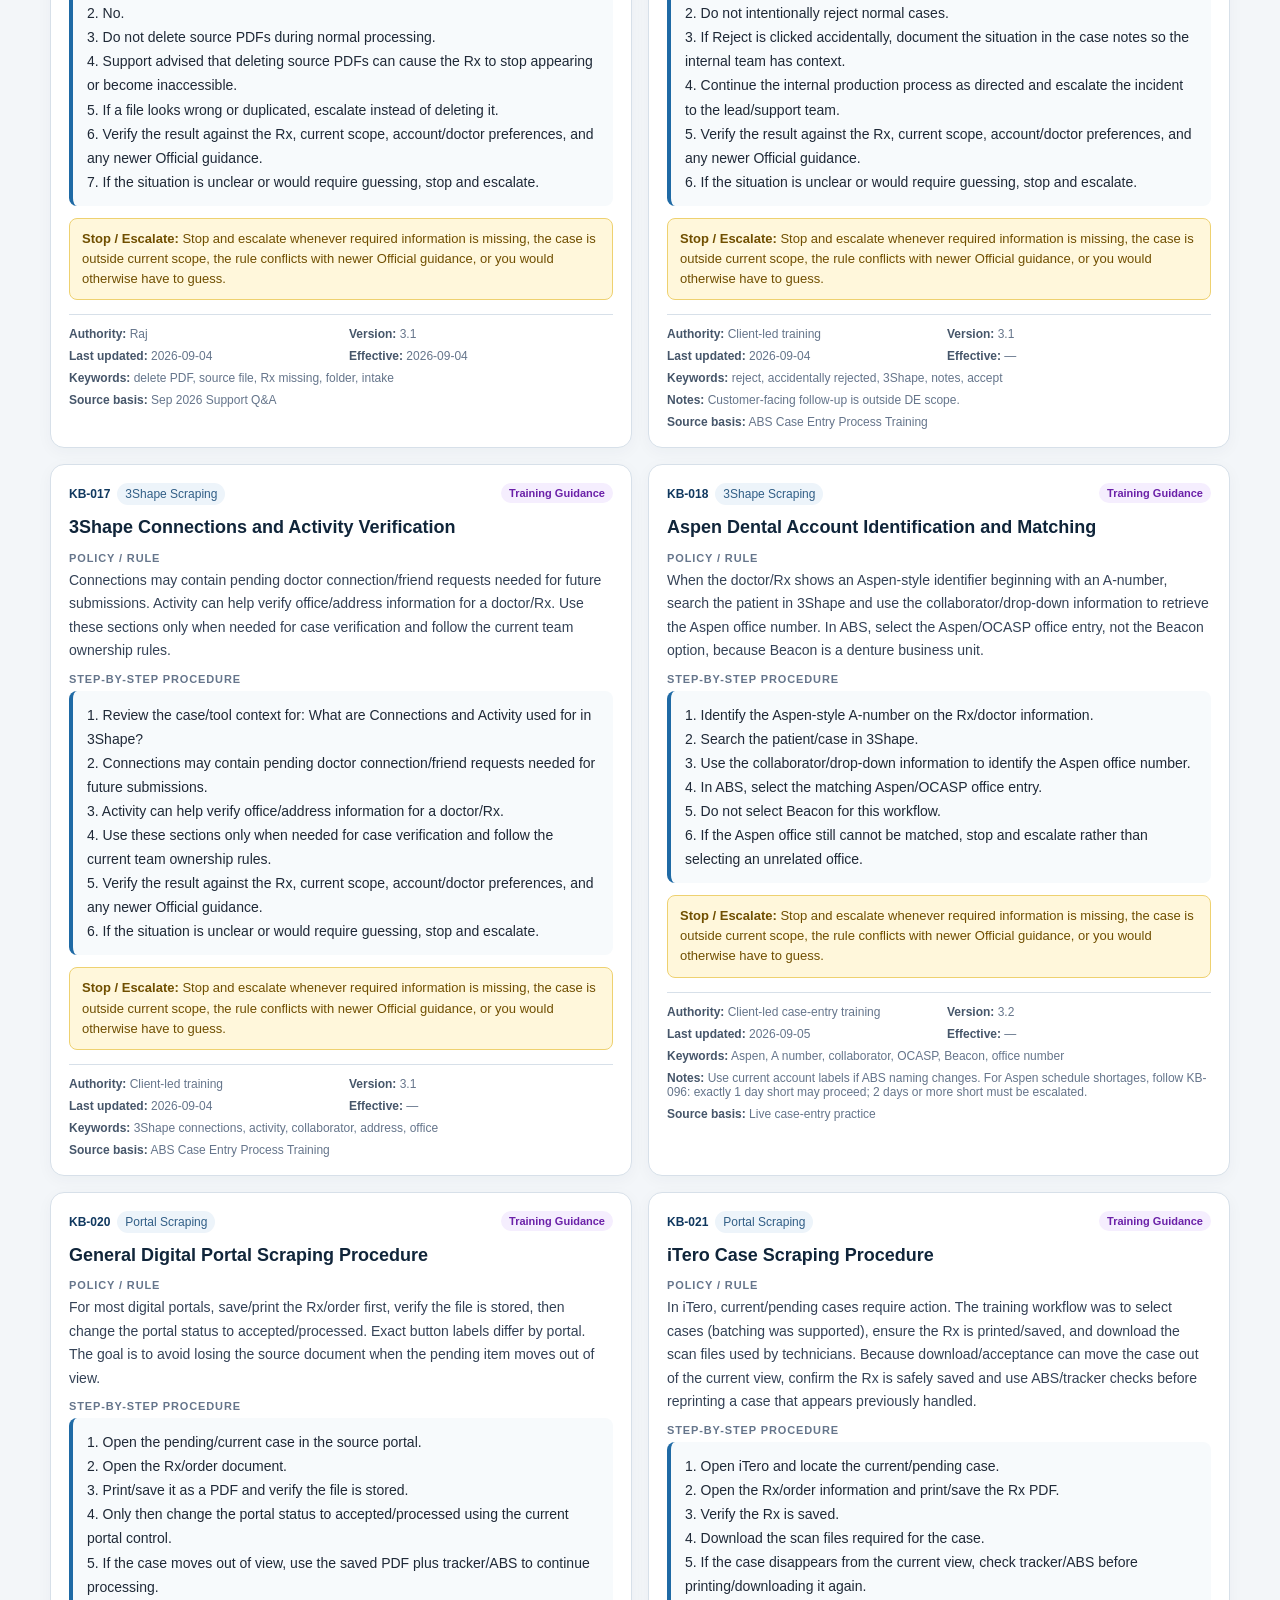
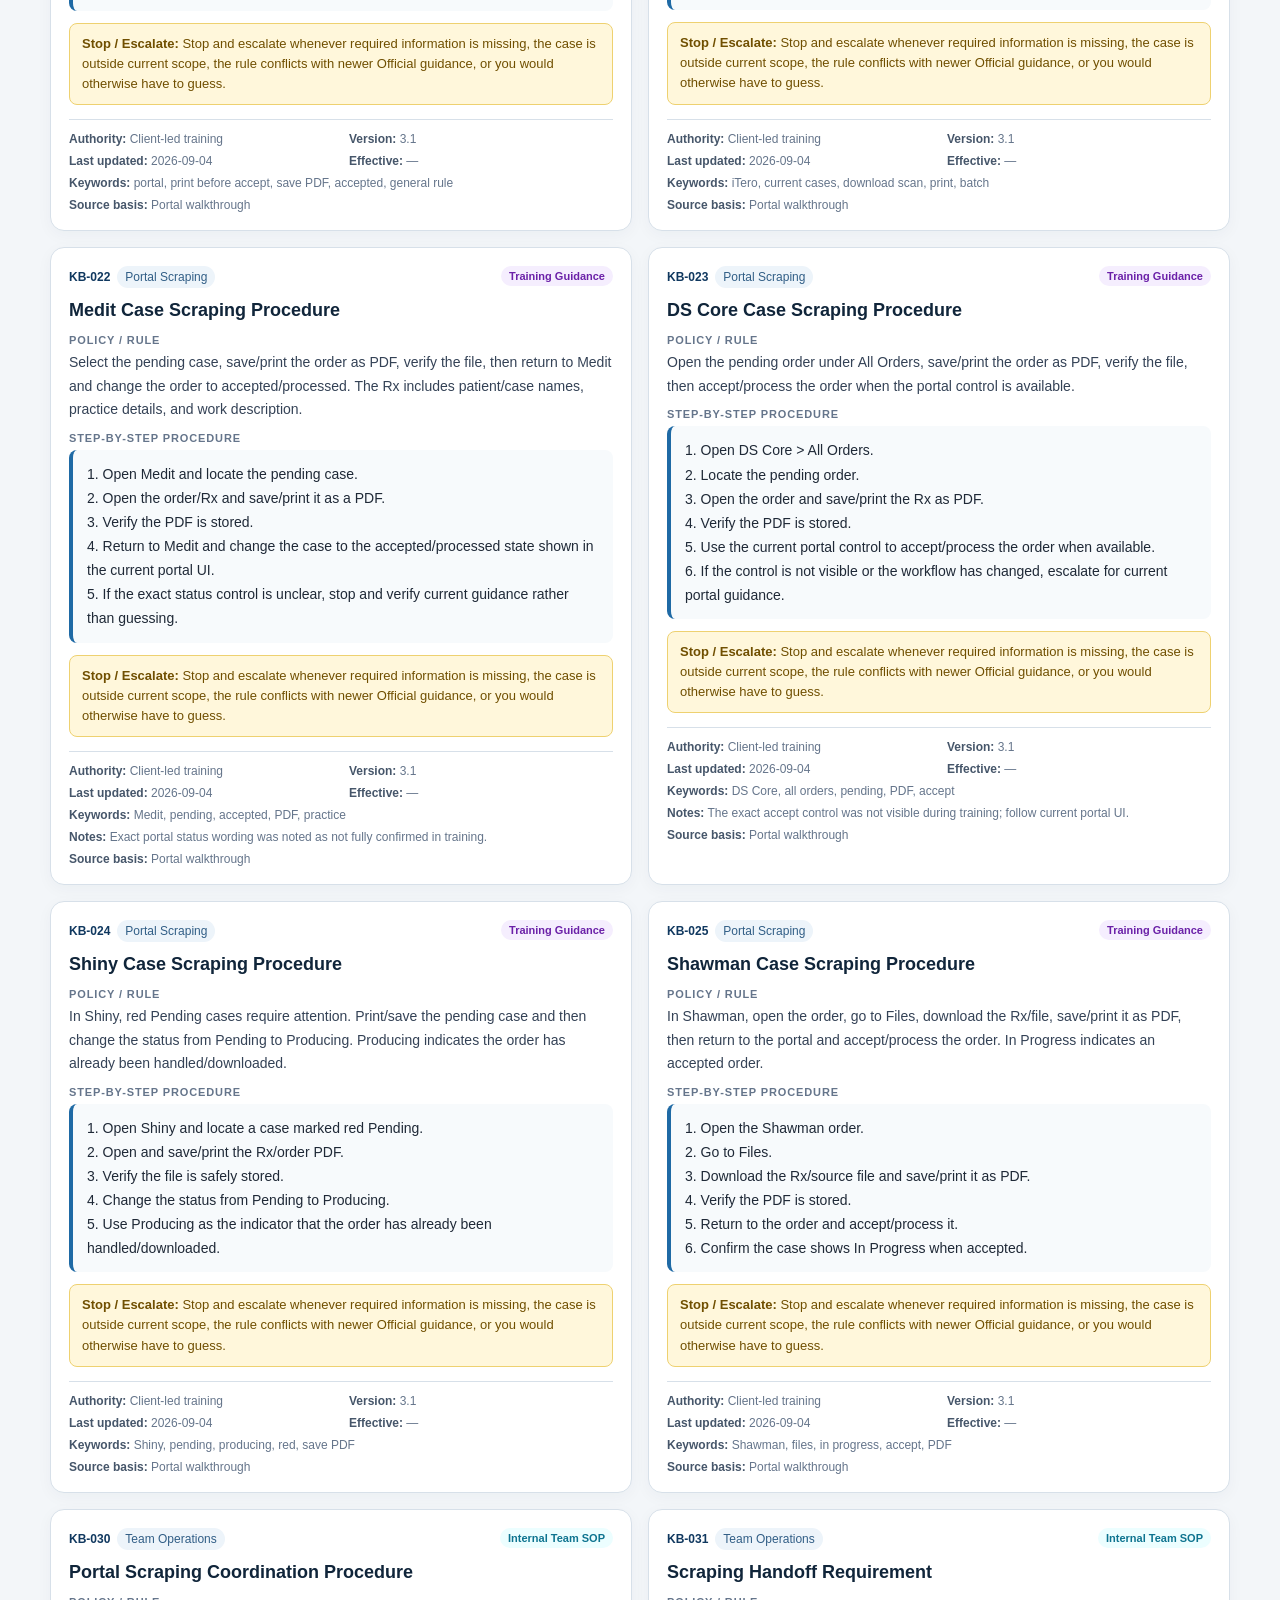
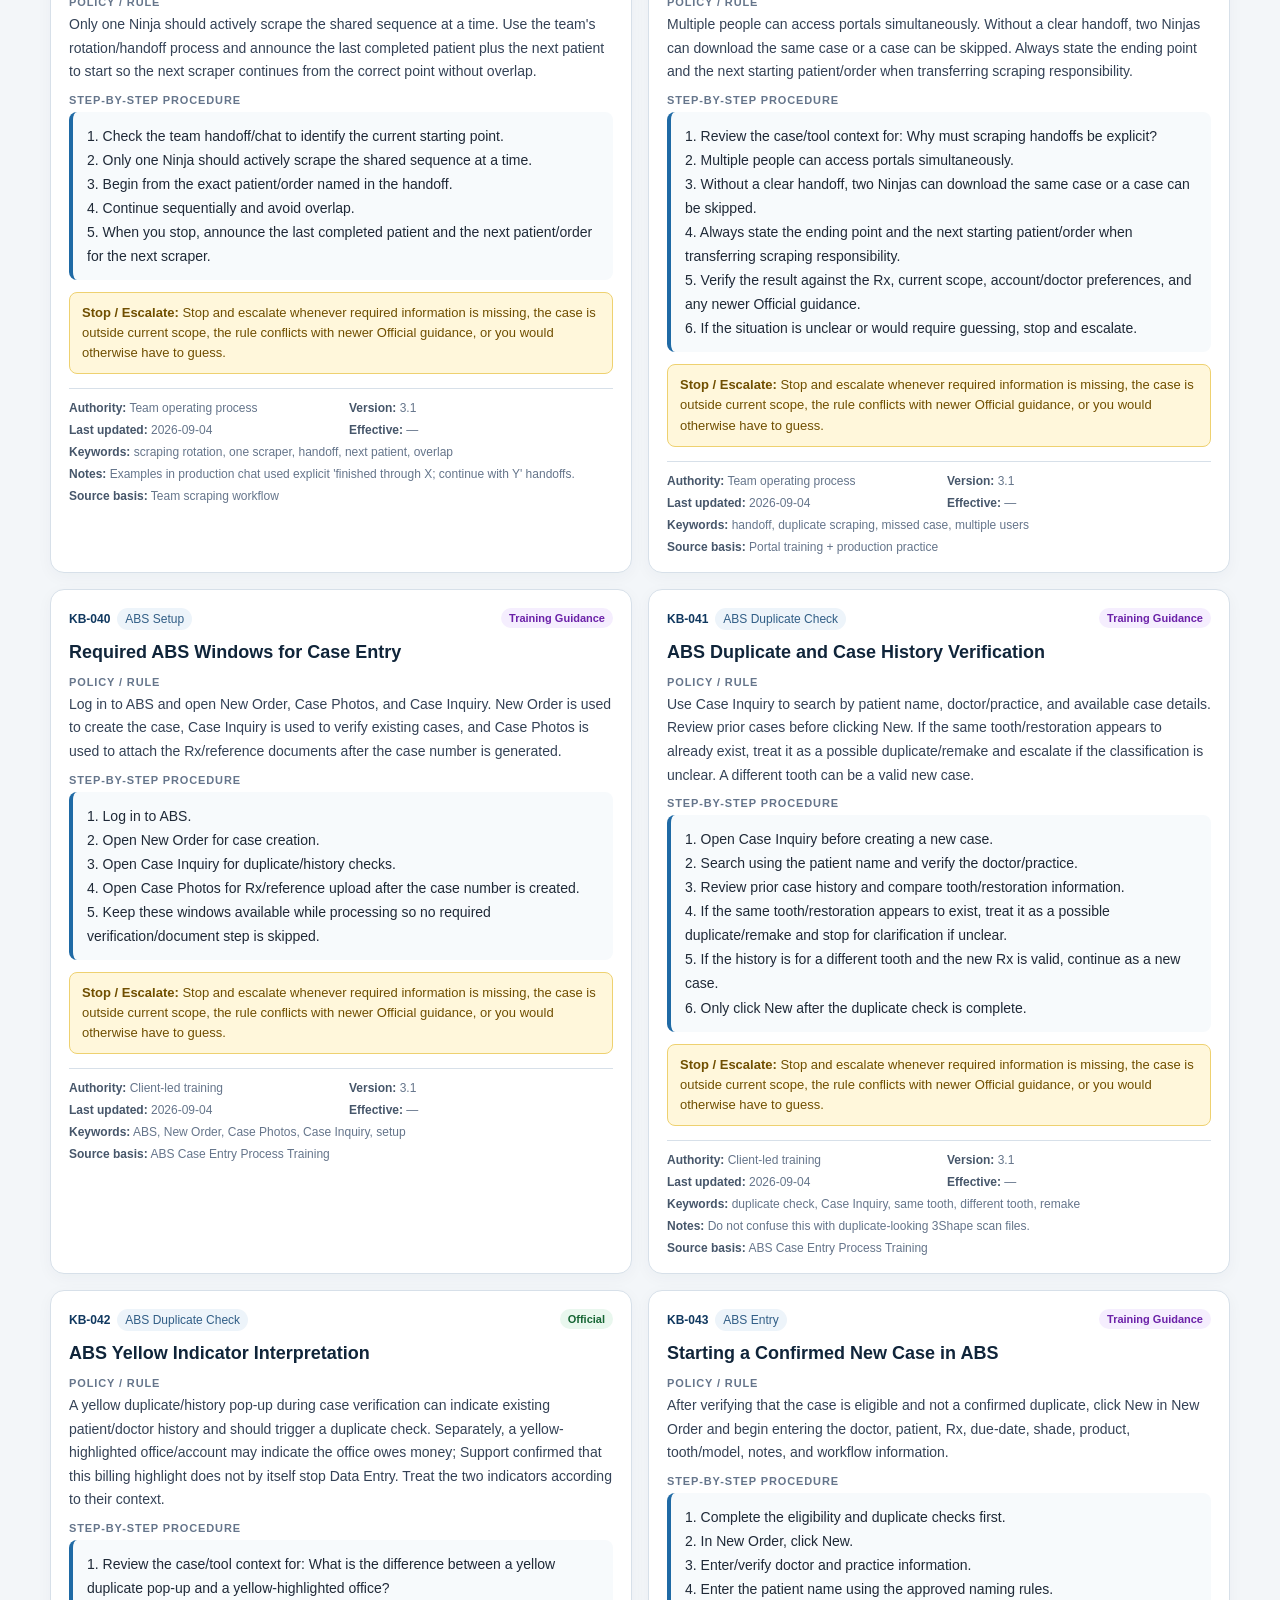
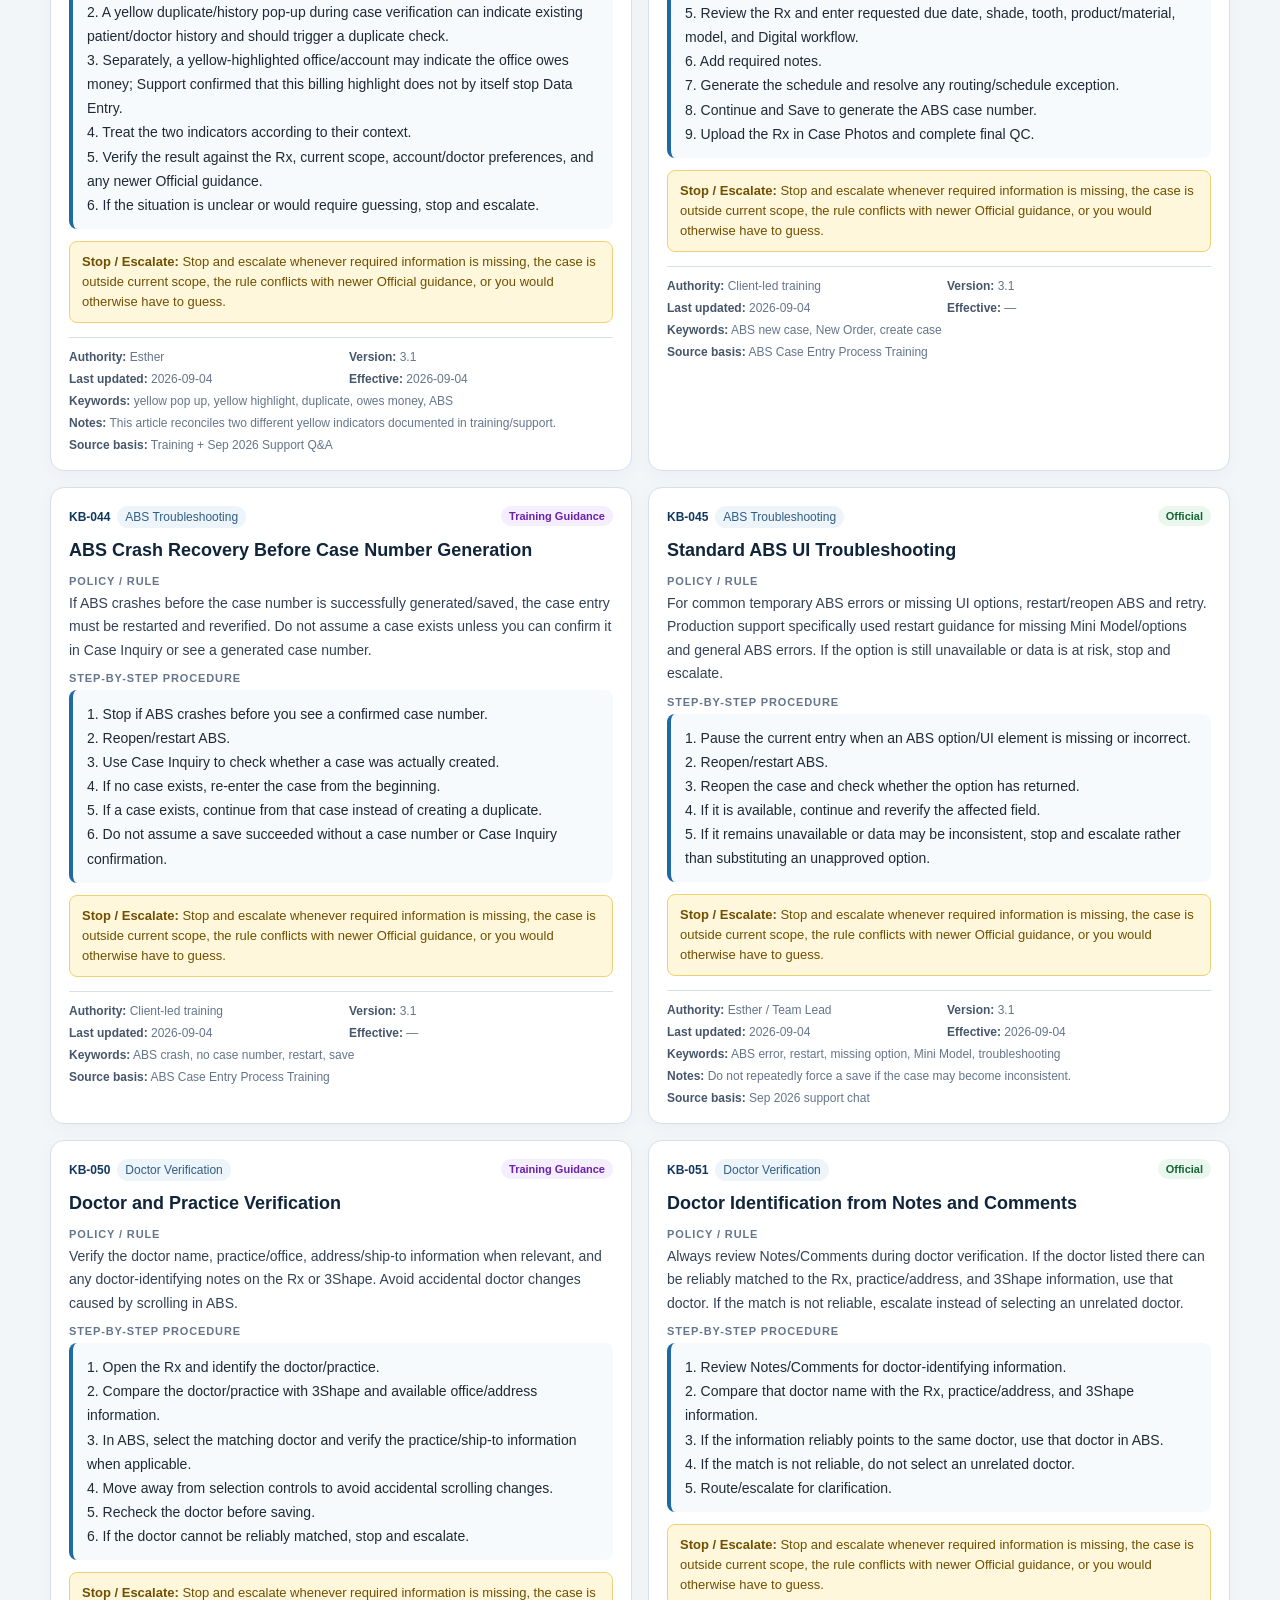
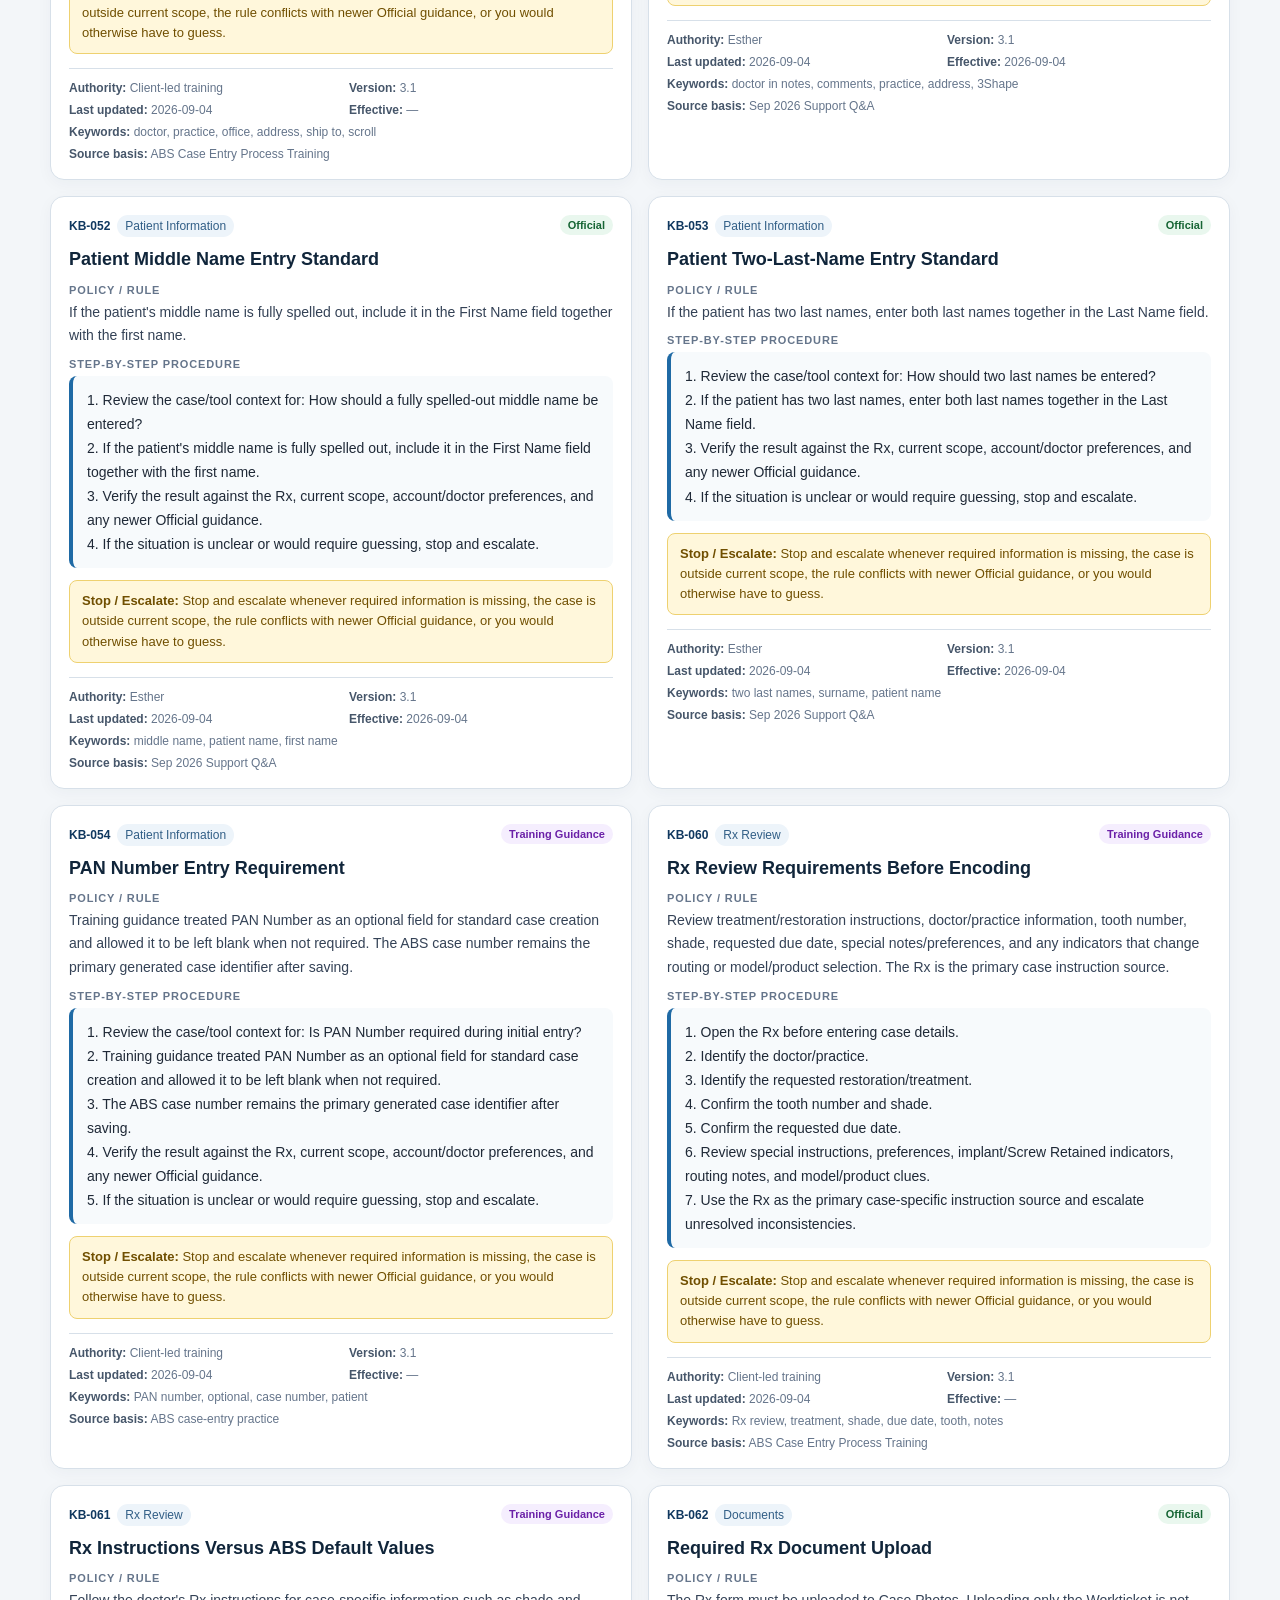
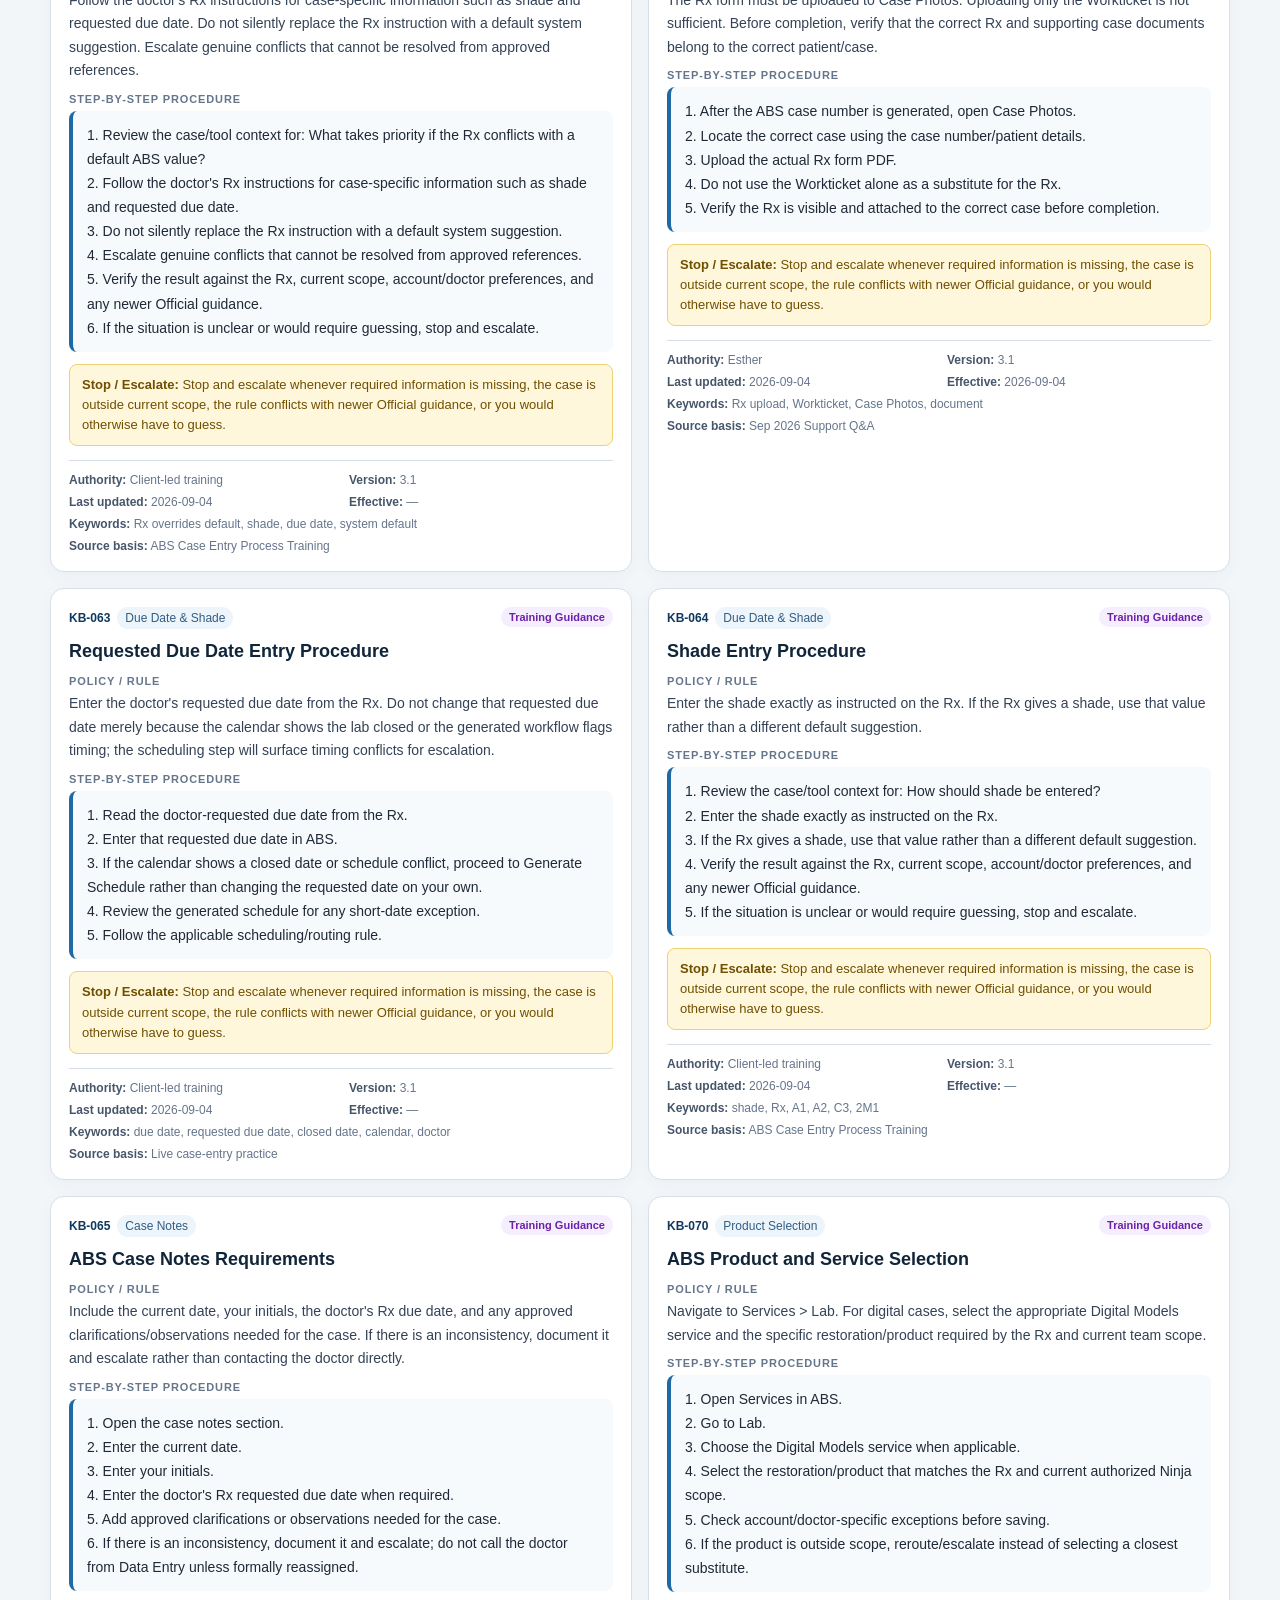
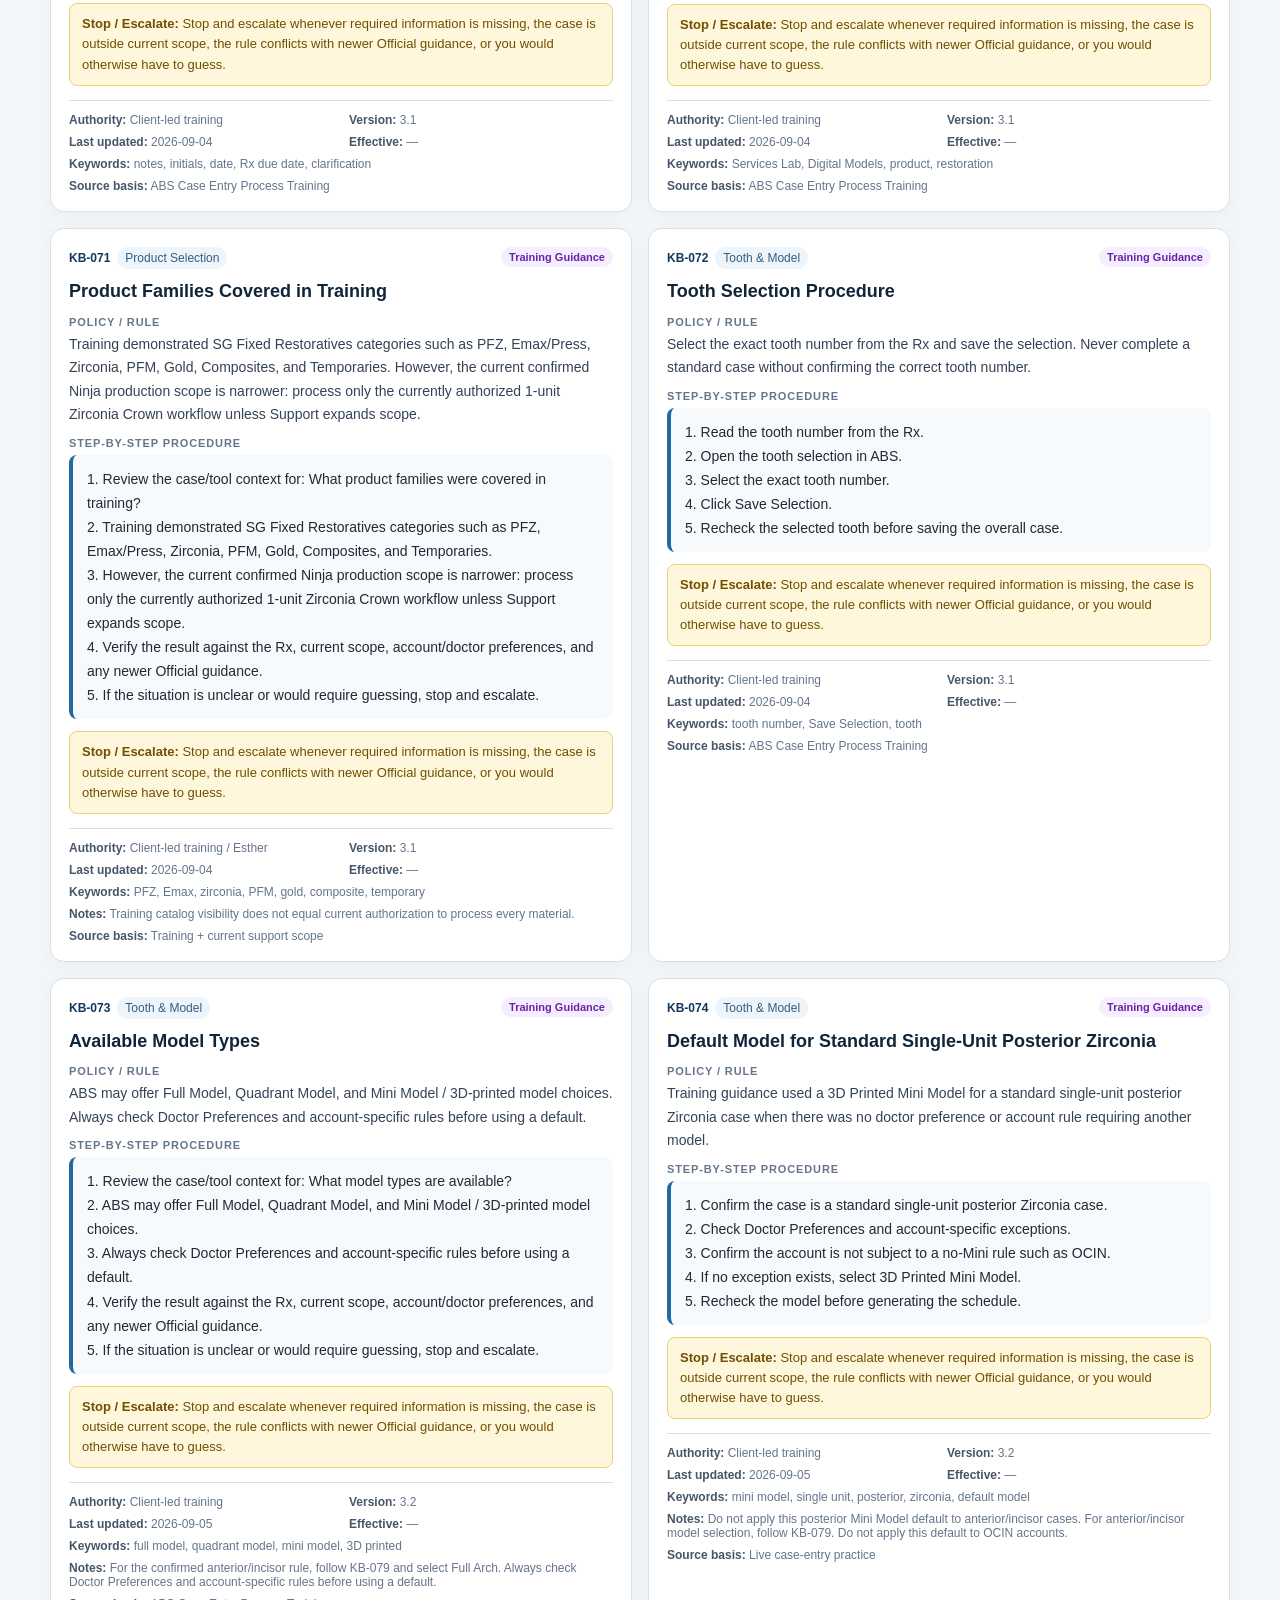
==== commit 9968823b: "Add Aspen scheduling AI intents and answers" ====
--- a/index.html
+++ b/index.html
@@ -49,7 +49,7 @@
 <div class="notice"><b>Authority rule:</b> “Official” means confirmed production guidance. “Training Guidance” preserves client-led training but may be superseded by newer Support answers. “Internal Team SOP” covers approved internal team operating procedures. “Pending Confirmation” is not an official instruction.</div><div class="feature"><div><b>ClearPath Case Assignment Procedure</b><br><span style="font-size:13px;color:#46566a">ClearPath is the current case-assignment tool. The detailed grab-case procedure will be added after the official steps are provided.</span></div><span style="font-size:12px;font-weight:800;color:#8a5b00">PROCEDURE PENDING</span></div><div class="feature"><div><b>ABS Case Entry Policy & Procedure</b><br><span style="font-size:13px;color:#46566a">Use the dedicated start-to-finish ABS checklist for live case entry.</span></div><a href="./abs-case-entry.html">Open ABS Step-by-Step</a></div>
 <section class="grid" id="results"></section><div class="empty" id="emptyState"><b>No matching article found.</b><br>Try another keyword, category, or authority filter.</div><div class="error" id="errorState"></div>
 </main>
-<footer class="footer">SKDLA Data Entry Knowledge Base • Version 3.9 • Anterior/Incisor Full Arch Rule Added • September 5, 2026</footer>
+<footer class="footer">SKDLA Data Entry Knowledge Base • Version 3.10 • Aspen Scheduling Rule Added • September 5, 2026</footer>
 <script>
 let KB_DATA=[];
 const DATA_FILES=["data/kb-1.json","data/kb-2.json","data/kb-3.json","data/kb-4.json","data/kb-5.json","data/kb-6.json"];
@@ -99,6 +99,7 @@
   if(id==="KB-091"&&has(/(how many|days|turnaround|processing|duration|how long).*(zirconia|workflow|process)|(zirconia|workflow|process).*(how many|days|turnaround|processing|duration|how long)/))b+=28;
   if(id==="KB-051"&&has(/(two|multiple|more than one).*(doctor|dentist)|(doctor|dentist).*(two|multiple|more than one)/))b+=30;
   if(id==="KB-079"&&has(/(anterior|incisor|incisive|front tooth).*(model|full arch)|(model|full arch).*(anterior|incisor|incisive|front tooth)/))b+=34;
+  if(id==="KB-096"&&has(/aspen/)&&has(/(short|shorted|shortage|schedule|day|days)/))b+=38;
   if(id==="P-004"&&has(/(doctor|dentist).*(not found|missing|not showing|cannot find|cant find)|(not found|missing|not showing|cannot find|cant find).*(doctor|dentist)/))b+=30;
   if(id==="KB-080"&&has(/implant/))b+=24;
   if(id==="KB-081"&&has(/screw.*retained|retained.*screw/))b+=28;
@@ -278,6 +279,10 @@
 
   if(has(/\b(anterior|incisor|incisive|front tooth)\b/) && has(/\b(model|full arch|which model|what model|select)\b/)) return "anterior_model";
 
+  if(has(/\baspen\b/) && has(/\b(one|1)\b/) && has(/\b(day|days)\b/) && has(/\b(short|shorted|shortage)\b/)) return "aspen_one_day_short";
+  if(has(/\baspen\b/) && has(/\b(two|2|more than two|more than 2|three|3|four|4)\b/) && has(/\b(day|days)\b/) && has(/\b(short|shorted|shortage)\b/)) return "aspen_two_plus_short";
+  if(has(/\baspen\b/) && has(/\b(short|shorted|shortage|schedule)\b/)) return "aspen_schedule";
+
   return "generic";
 }
 function byId(id){return KB_DATA.find(a=>a["Article ID"]===id);}
@@ -453,6 +458,15 @@
   if(intent==="anterior_model"){
     return {text:"If the case is anterior and involves an incisor, select the Full Arch model in ABS. Recheck the model before generating the schedule. If the case involves a different tooth-range scenario or a doctor/account-specific preference conflicts with this rule, stop and verify the applicable guidance instead of guessing.",ids:["KB-079","KB-073","P-008"]};
   }
+  if(intent==="aspen_one_day_short"){
+    return {text:"If the case is Aspen and the ABS-generated schedule is exactly one day short, you may proceed with the case under the confirmed Aspen guidance. Continue the normal required notes, quality checks, and save process. This one-day exception is specific to Aspen and should not be used for a different scheduling shortage.",ids:["KB-096","KB-018","KB-090"]};
+  }
+  if(intent==="aspen_two_plus_short"){
+    return {text:"If the case is Aspen and the ABS-generated schedule is short by two days or more, do not proceed normally. Stop processing and escalate the case for review. Do not use the OCIN two-day-short due-date procedure for Aspen unless newer confirmed guidance specifically instructs you to do so.",ids:["KB-096","KB-018","KB-090"]};
+  }
+  if(intent==="aspen_schedule"){
+    return {text:"For Aspen scheduling, an ABS-generated schedule that is exactly one day short may proceed. If it is short by two days or more, stop normal processing and escalate the case for review. If the Aspen schedule issue is different from those two scenarios, escalate rather than guessing.",ids:["KB-096","KB-018","KB-090"]};
+  }
   return null;
 }
 function sentenceRelevance(text,q){
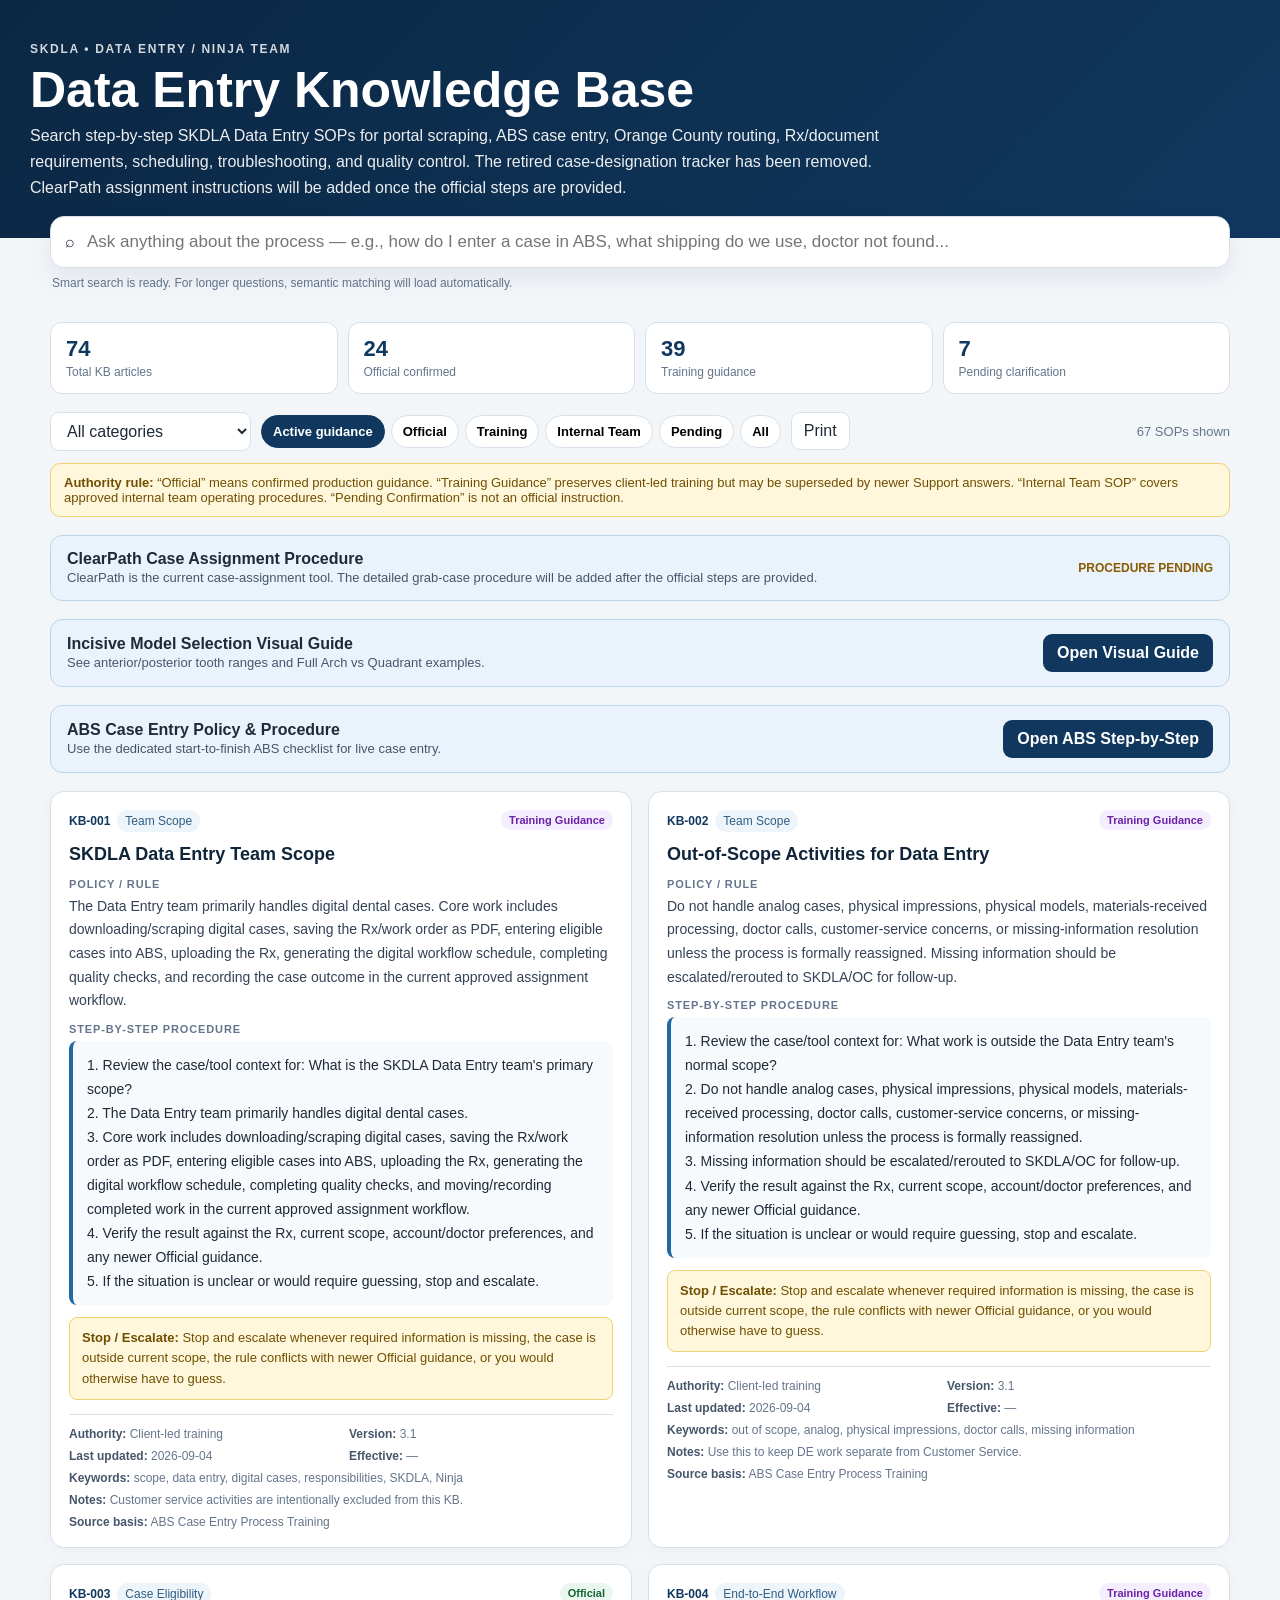
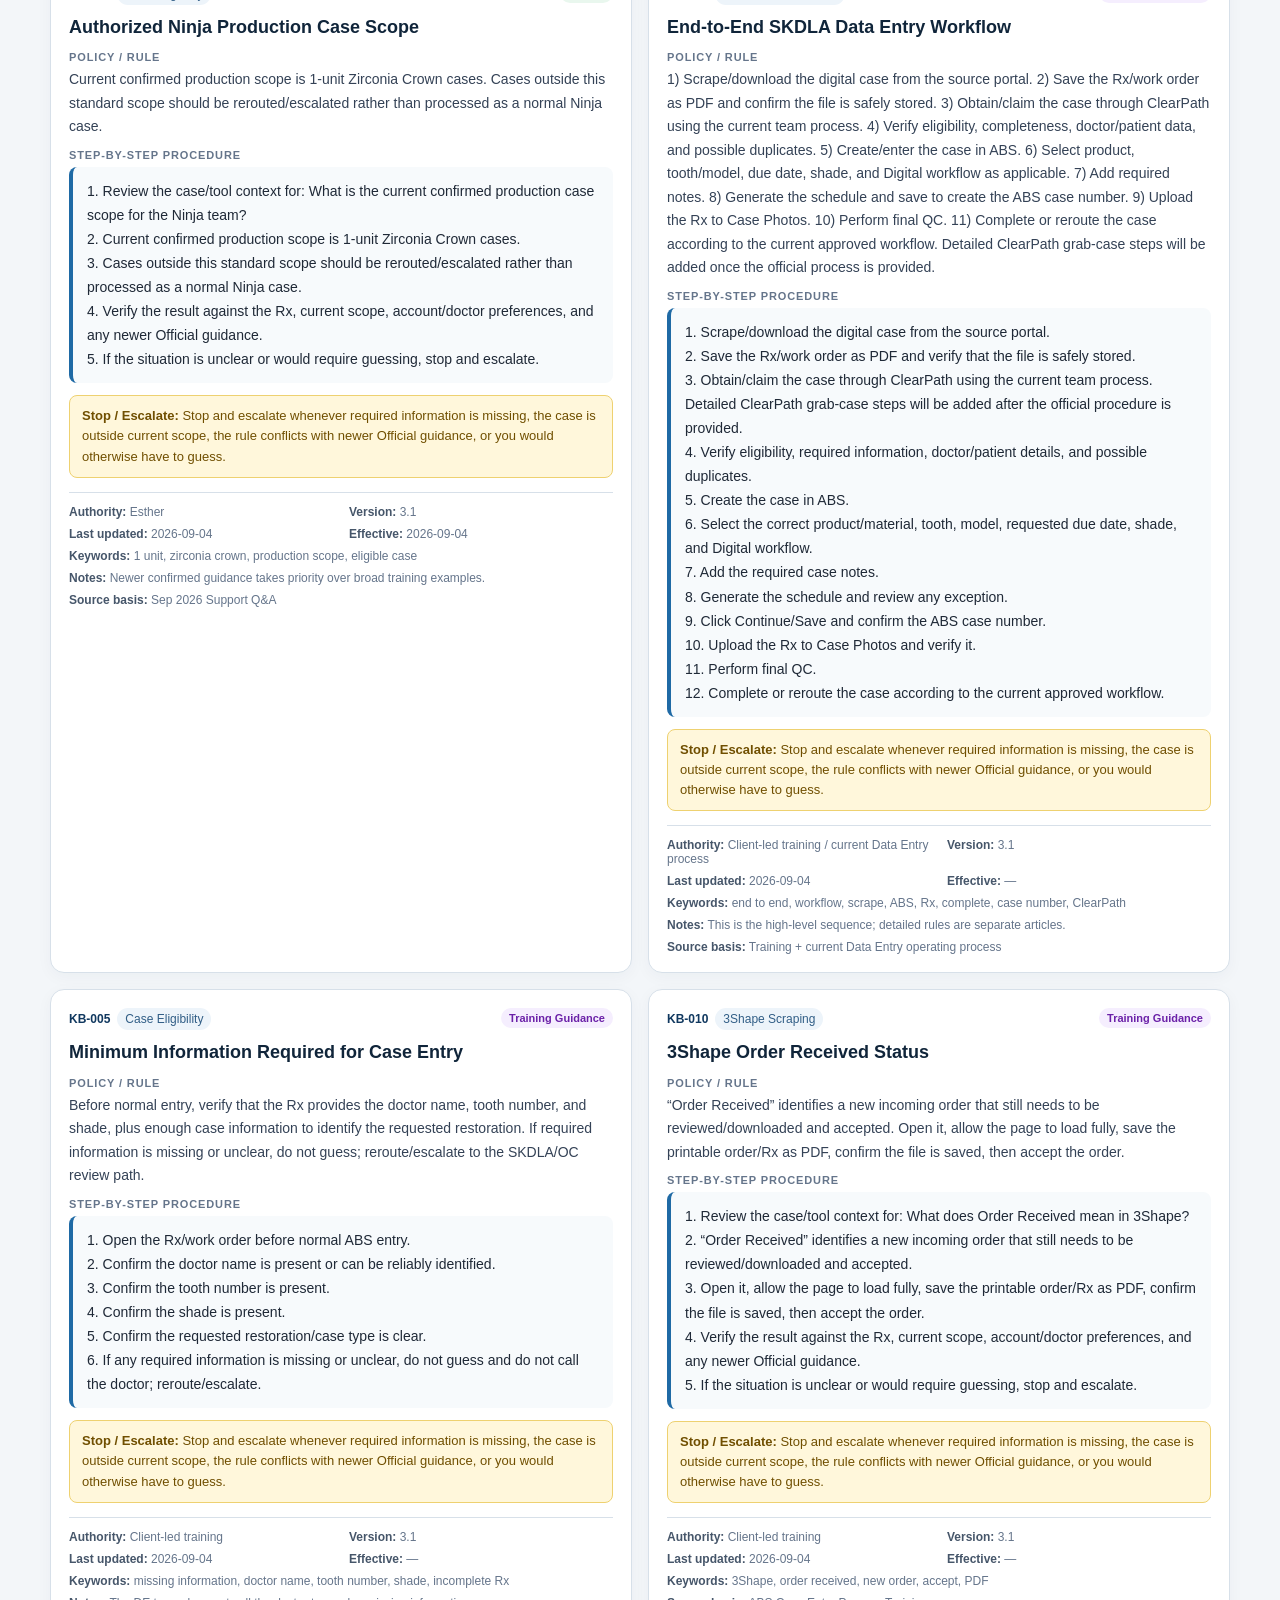
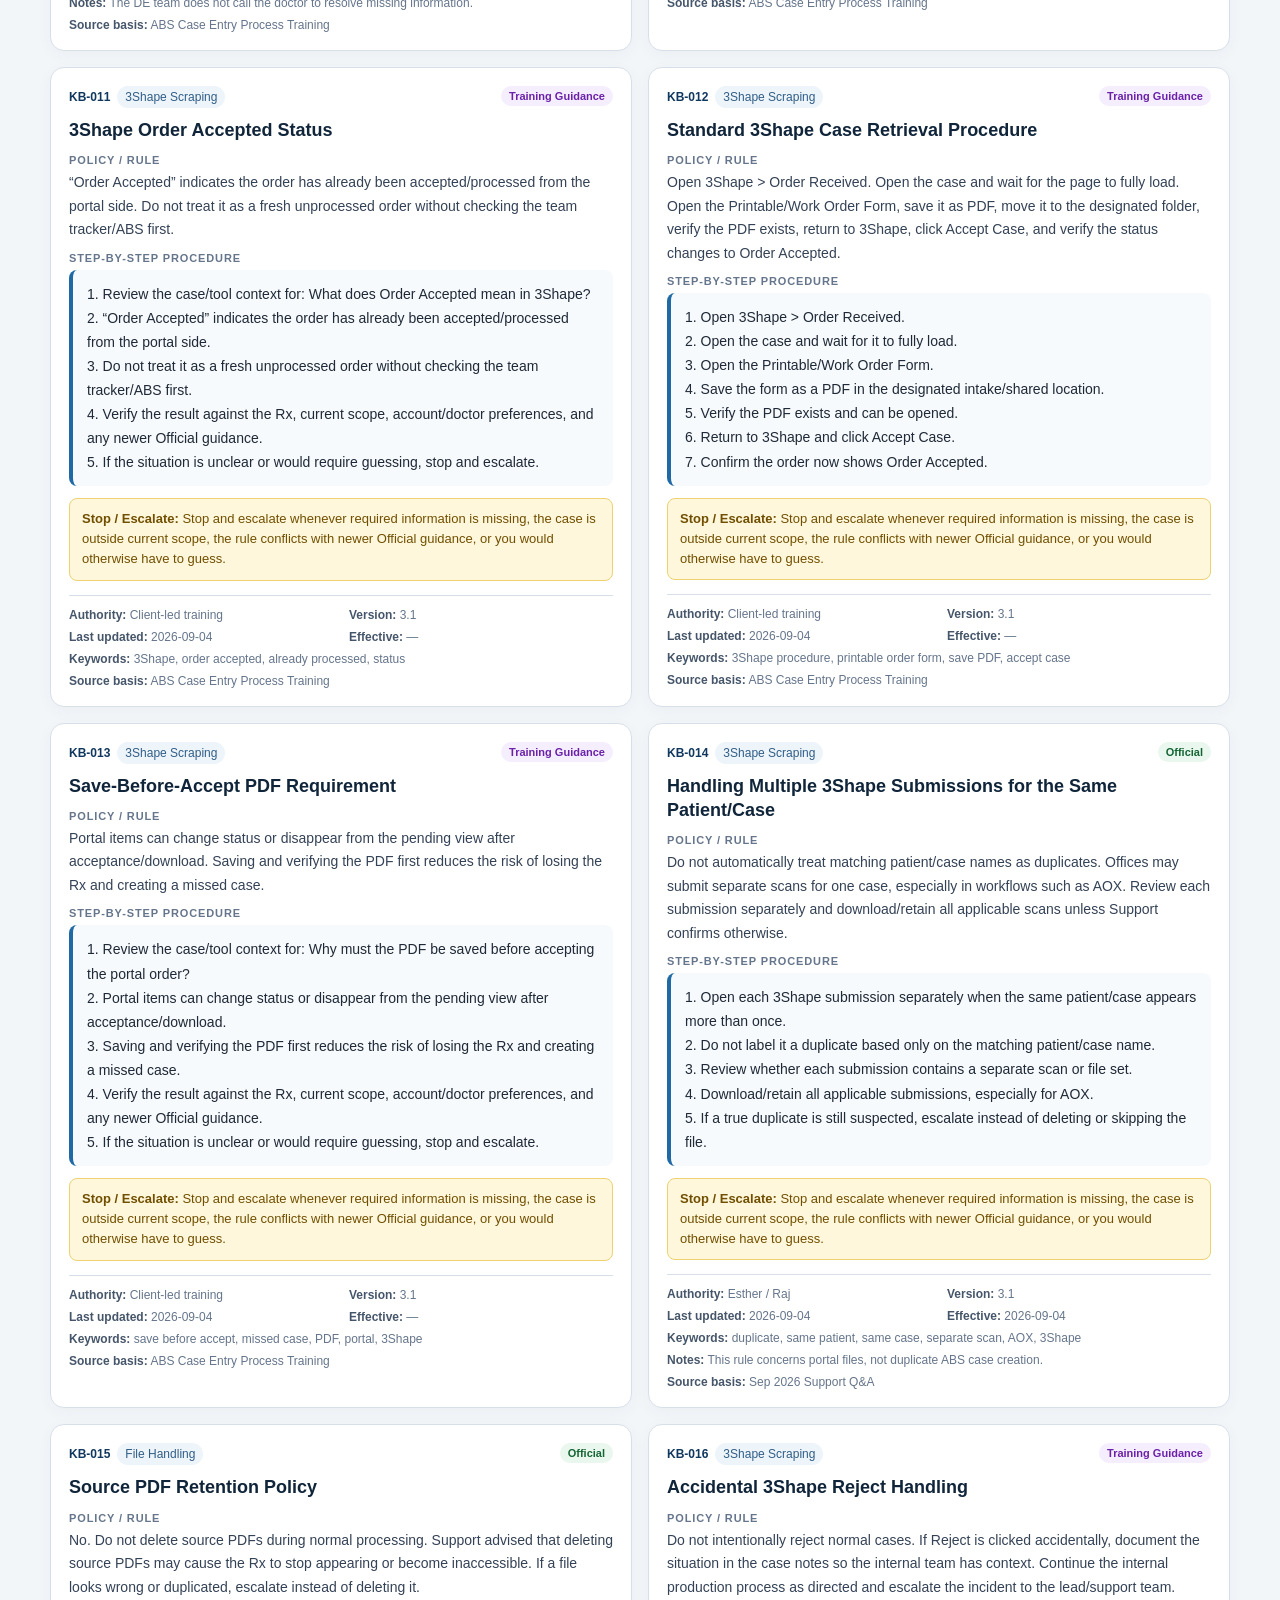
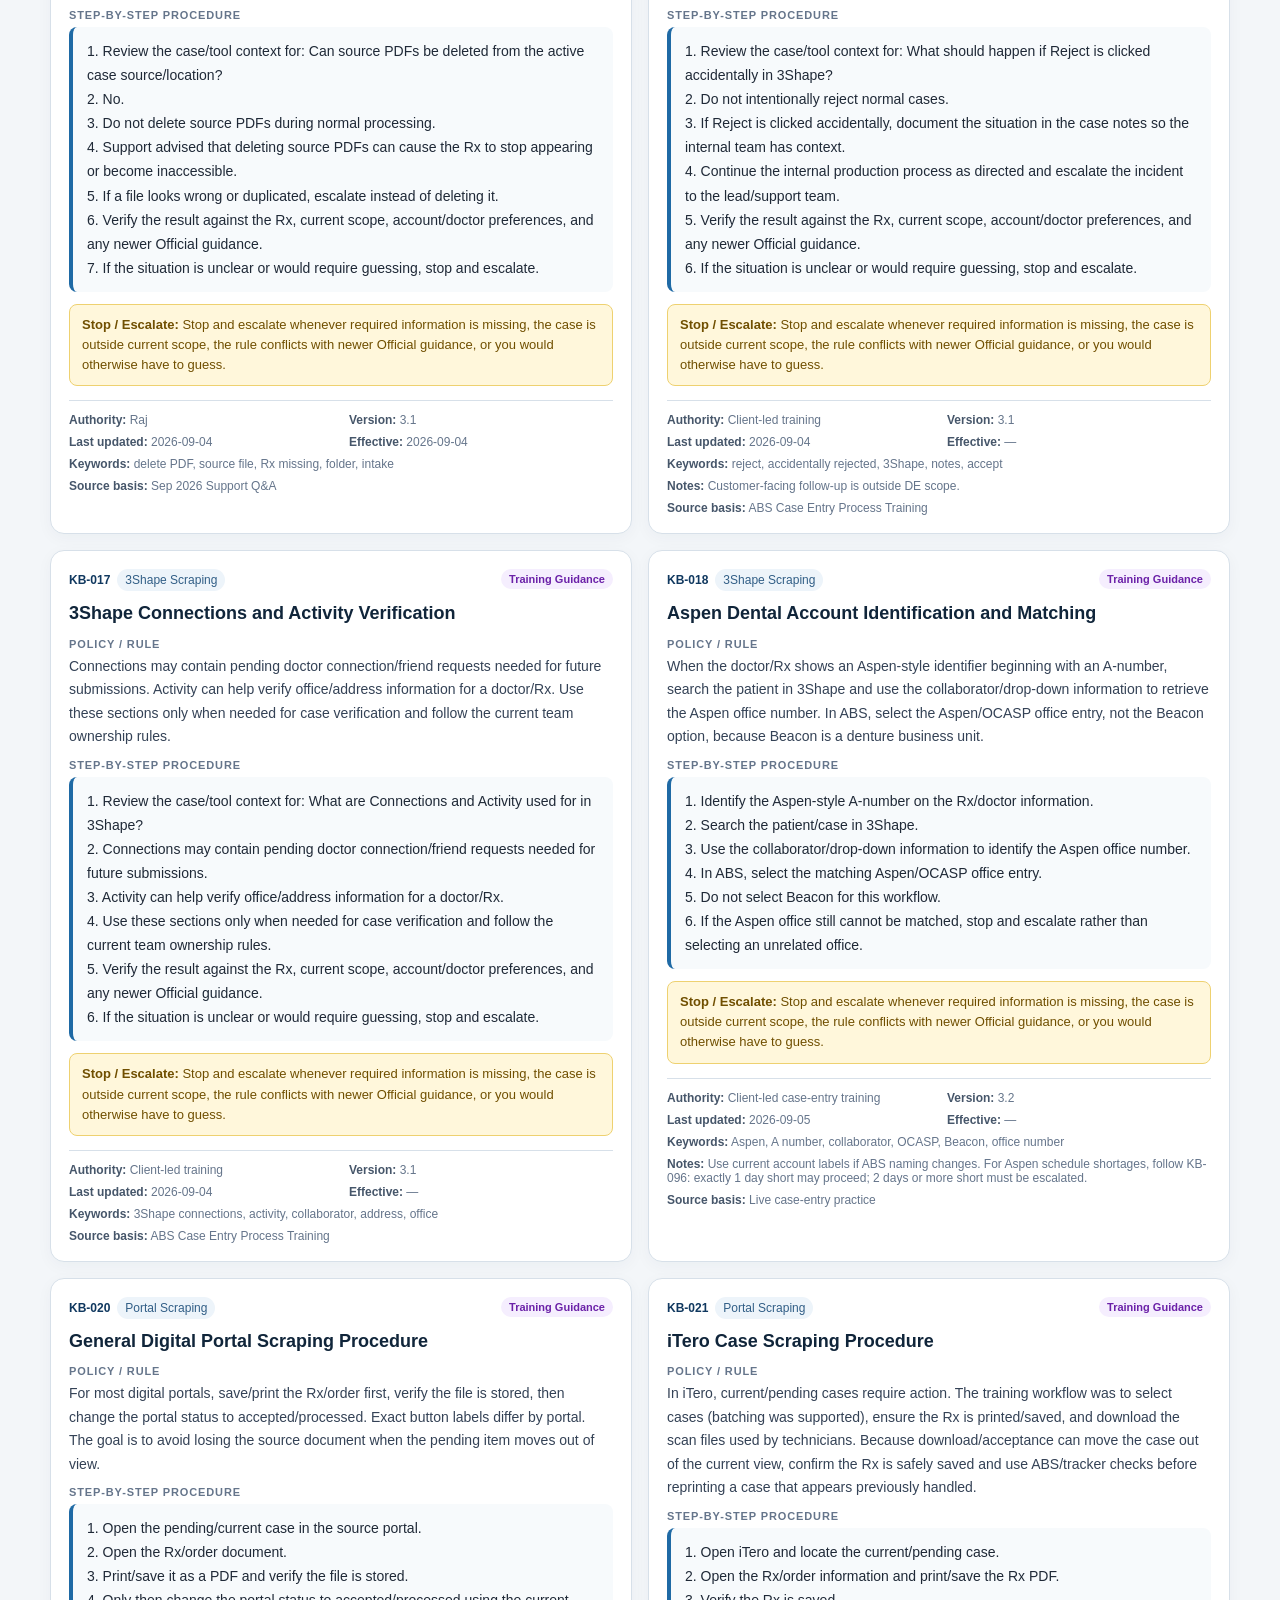
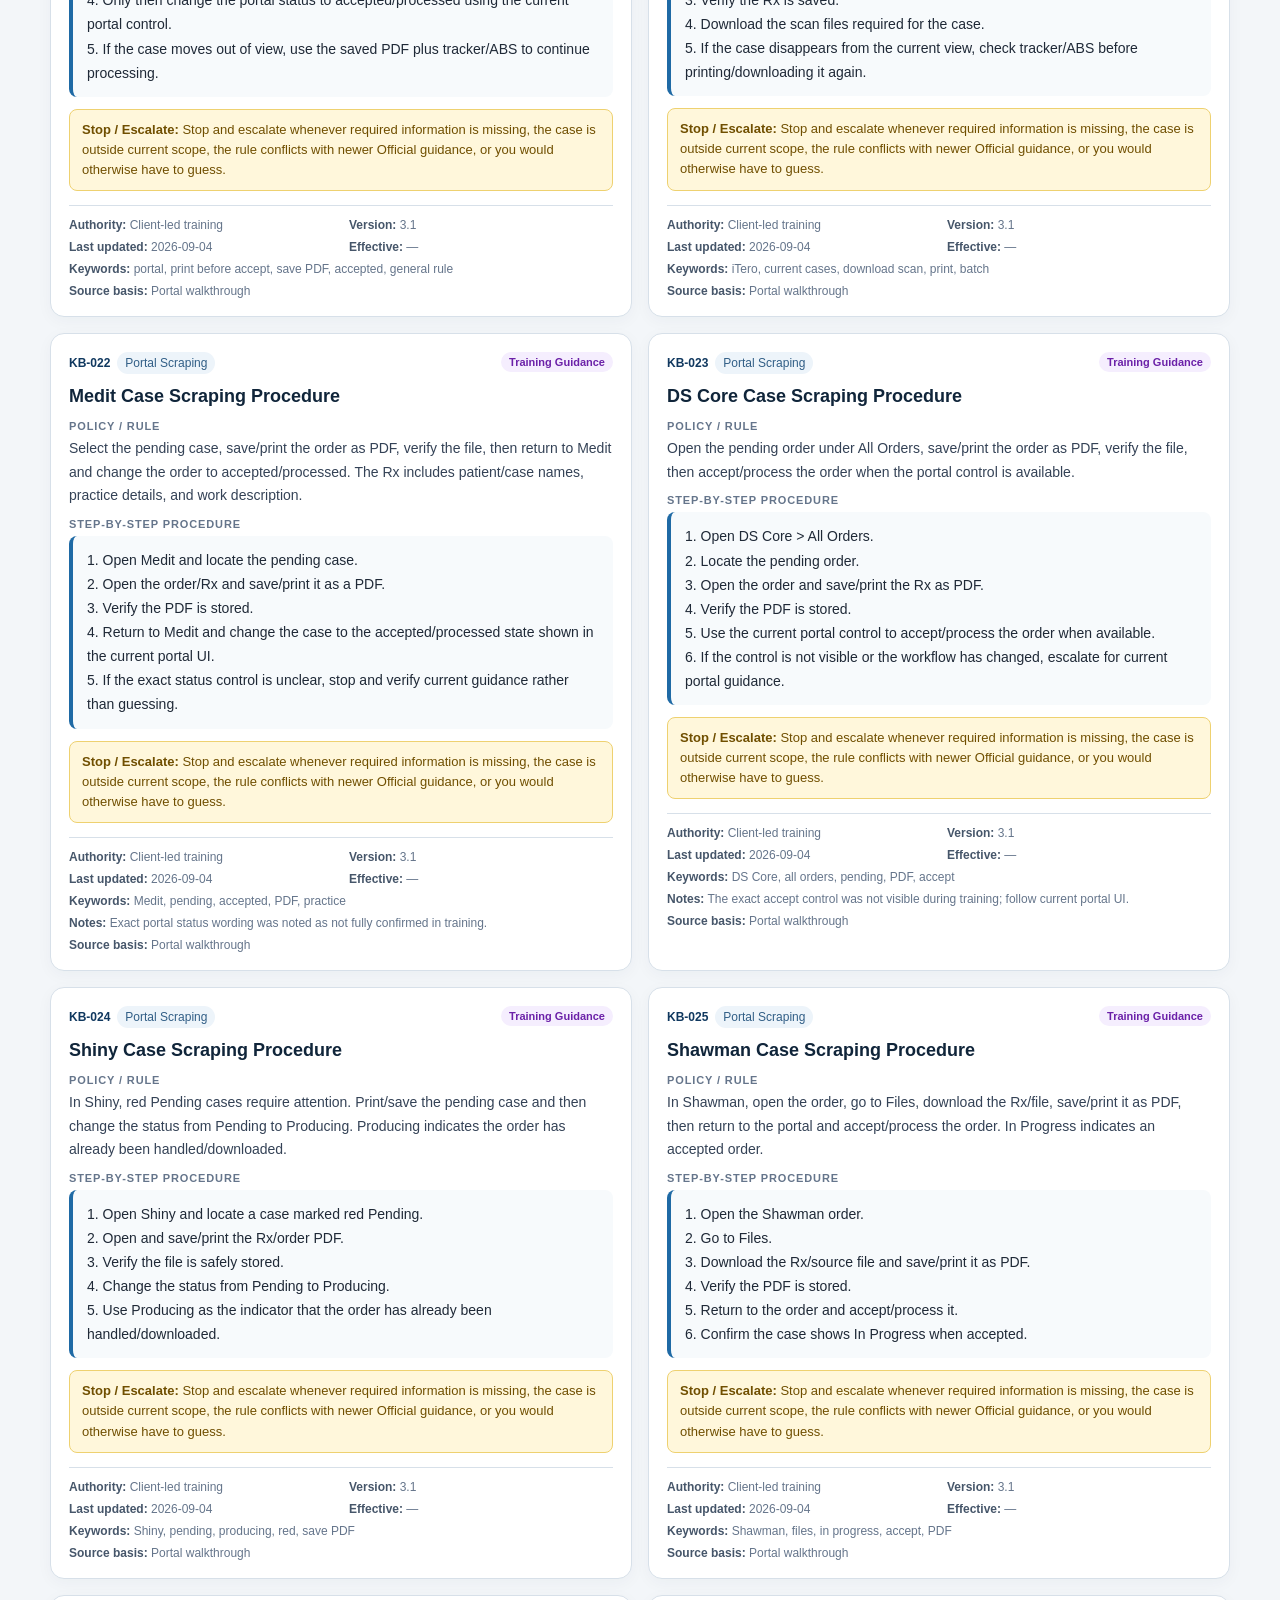
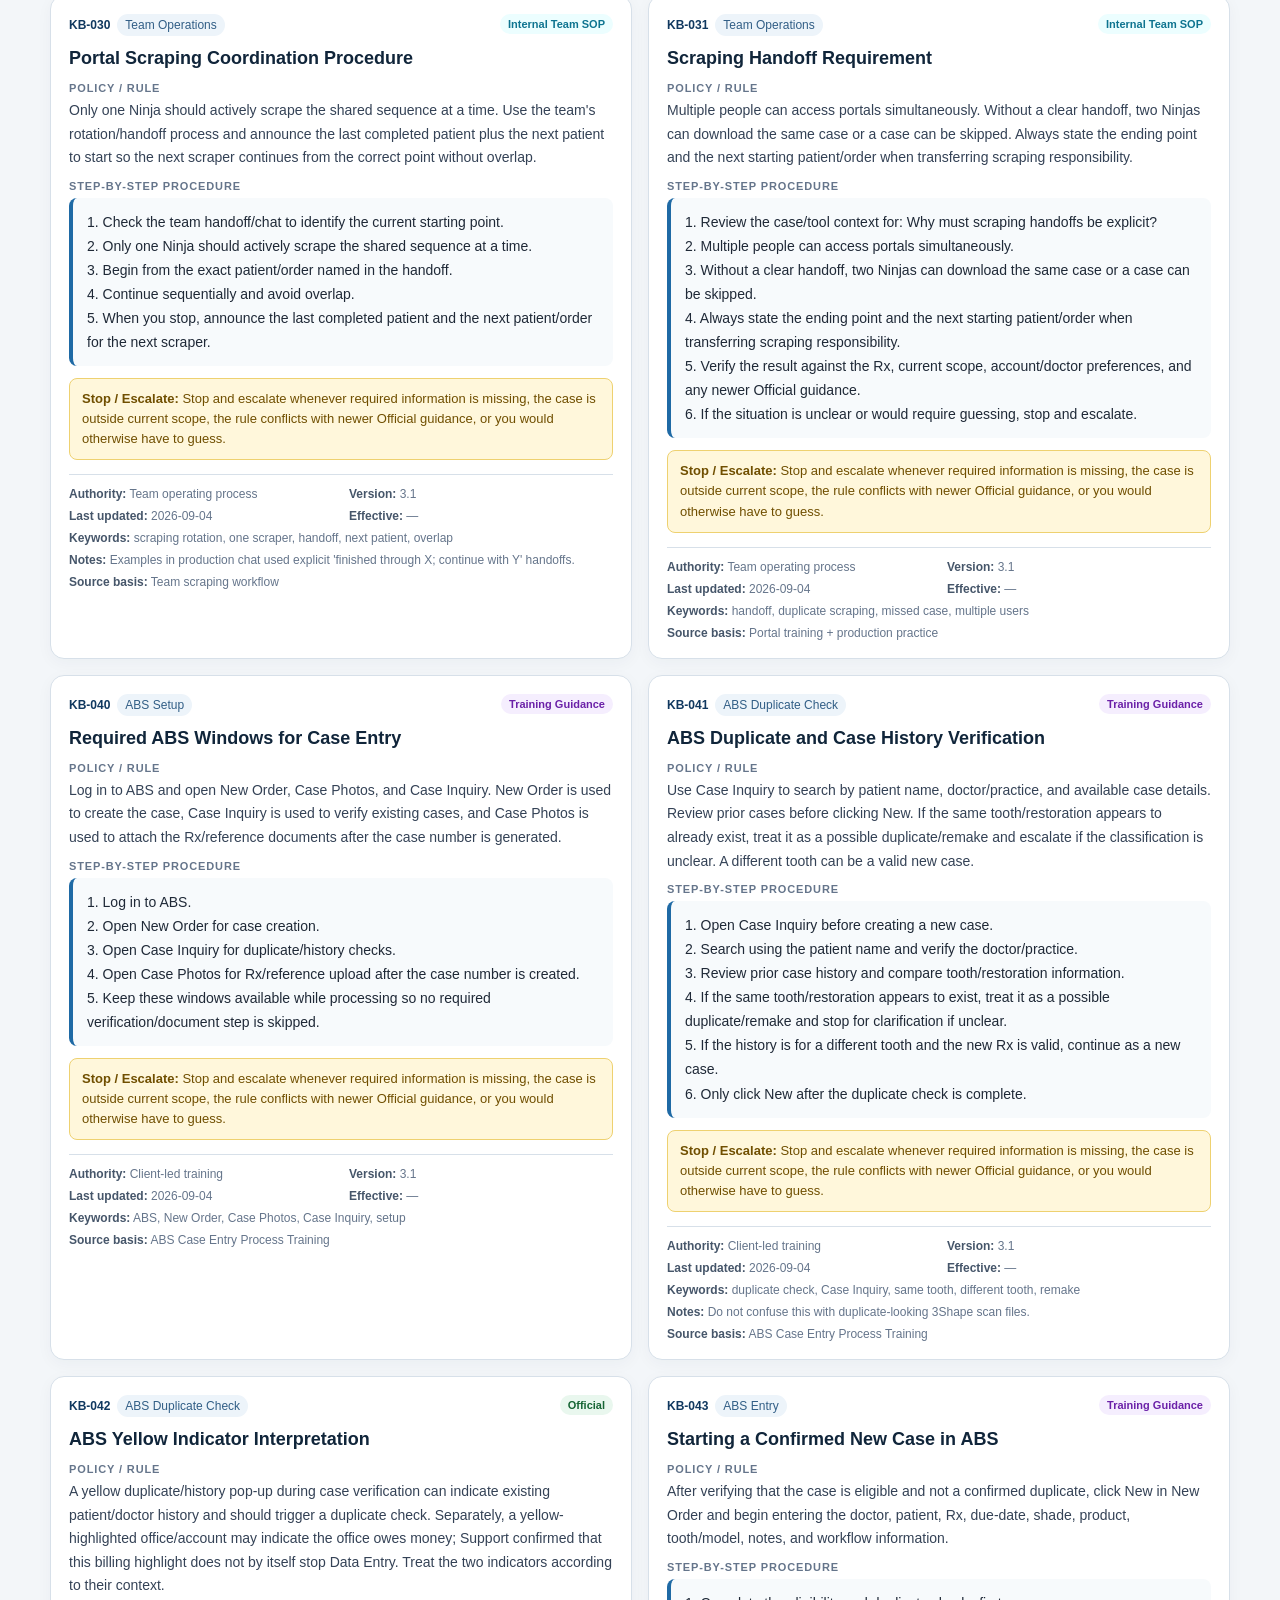
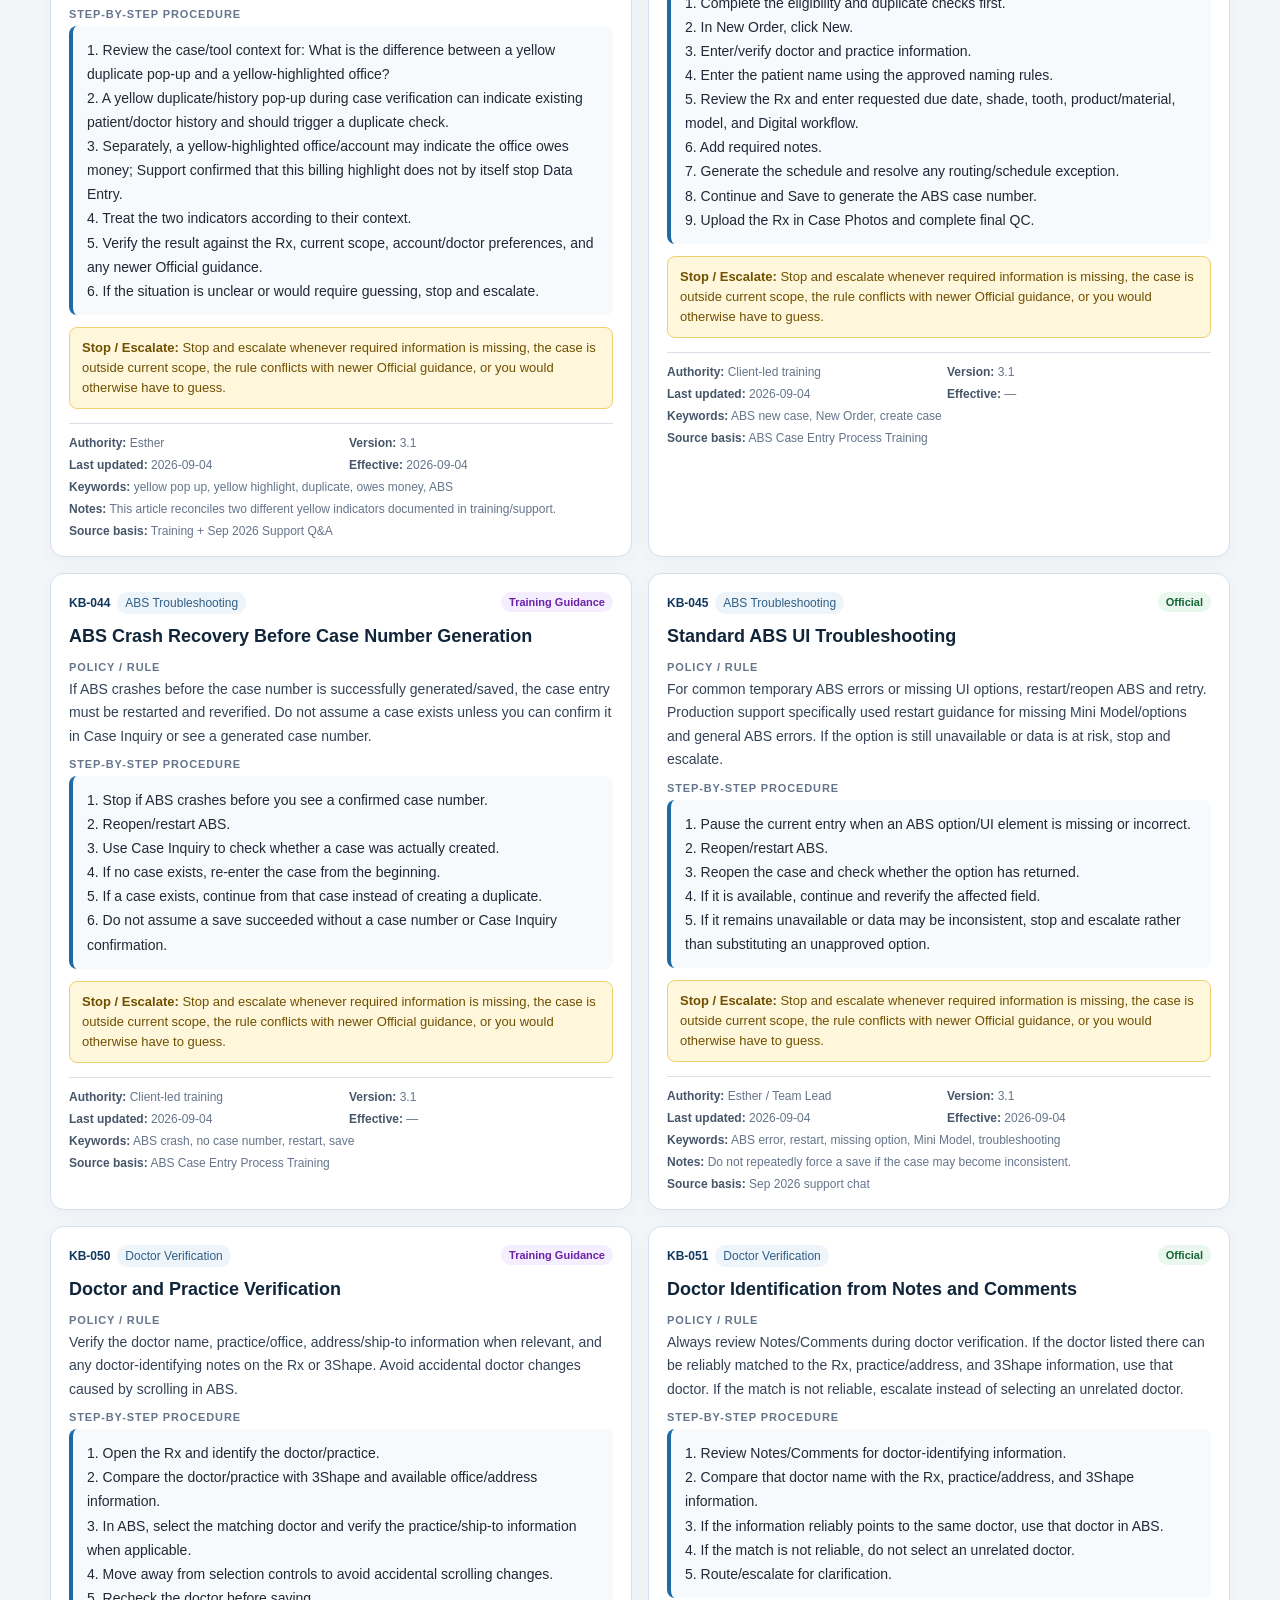
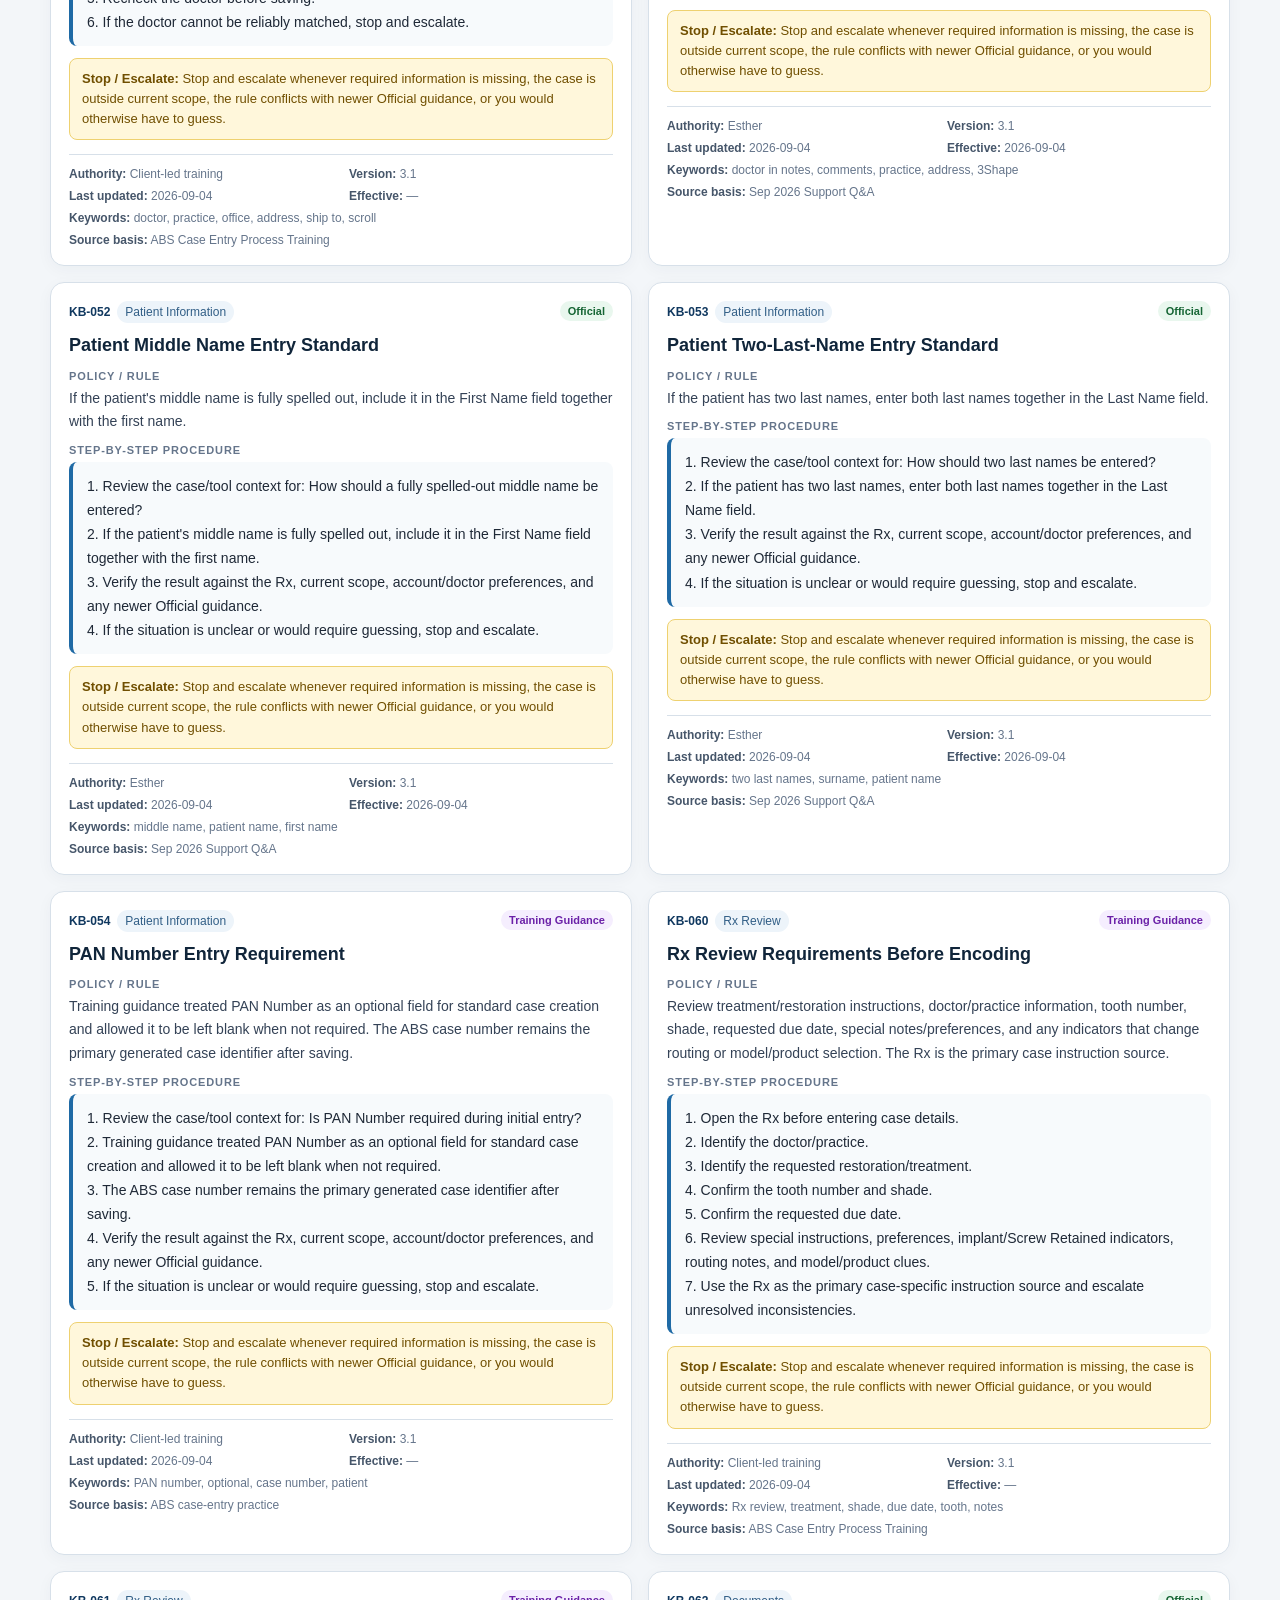
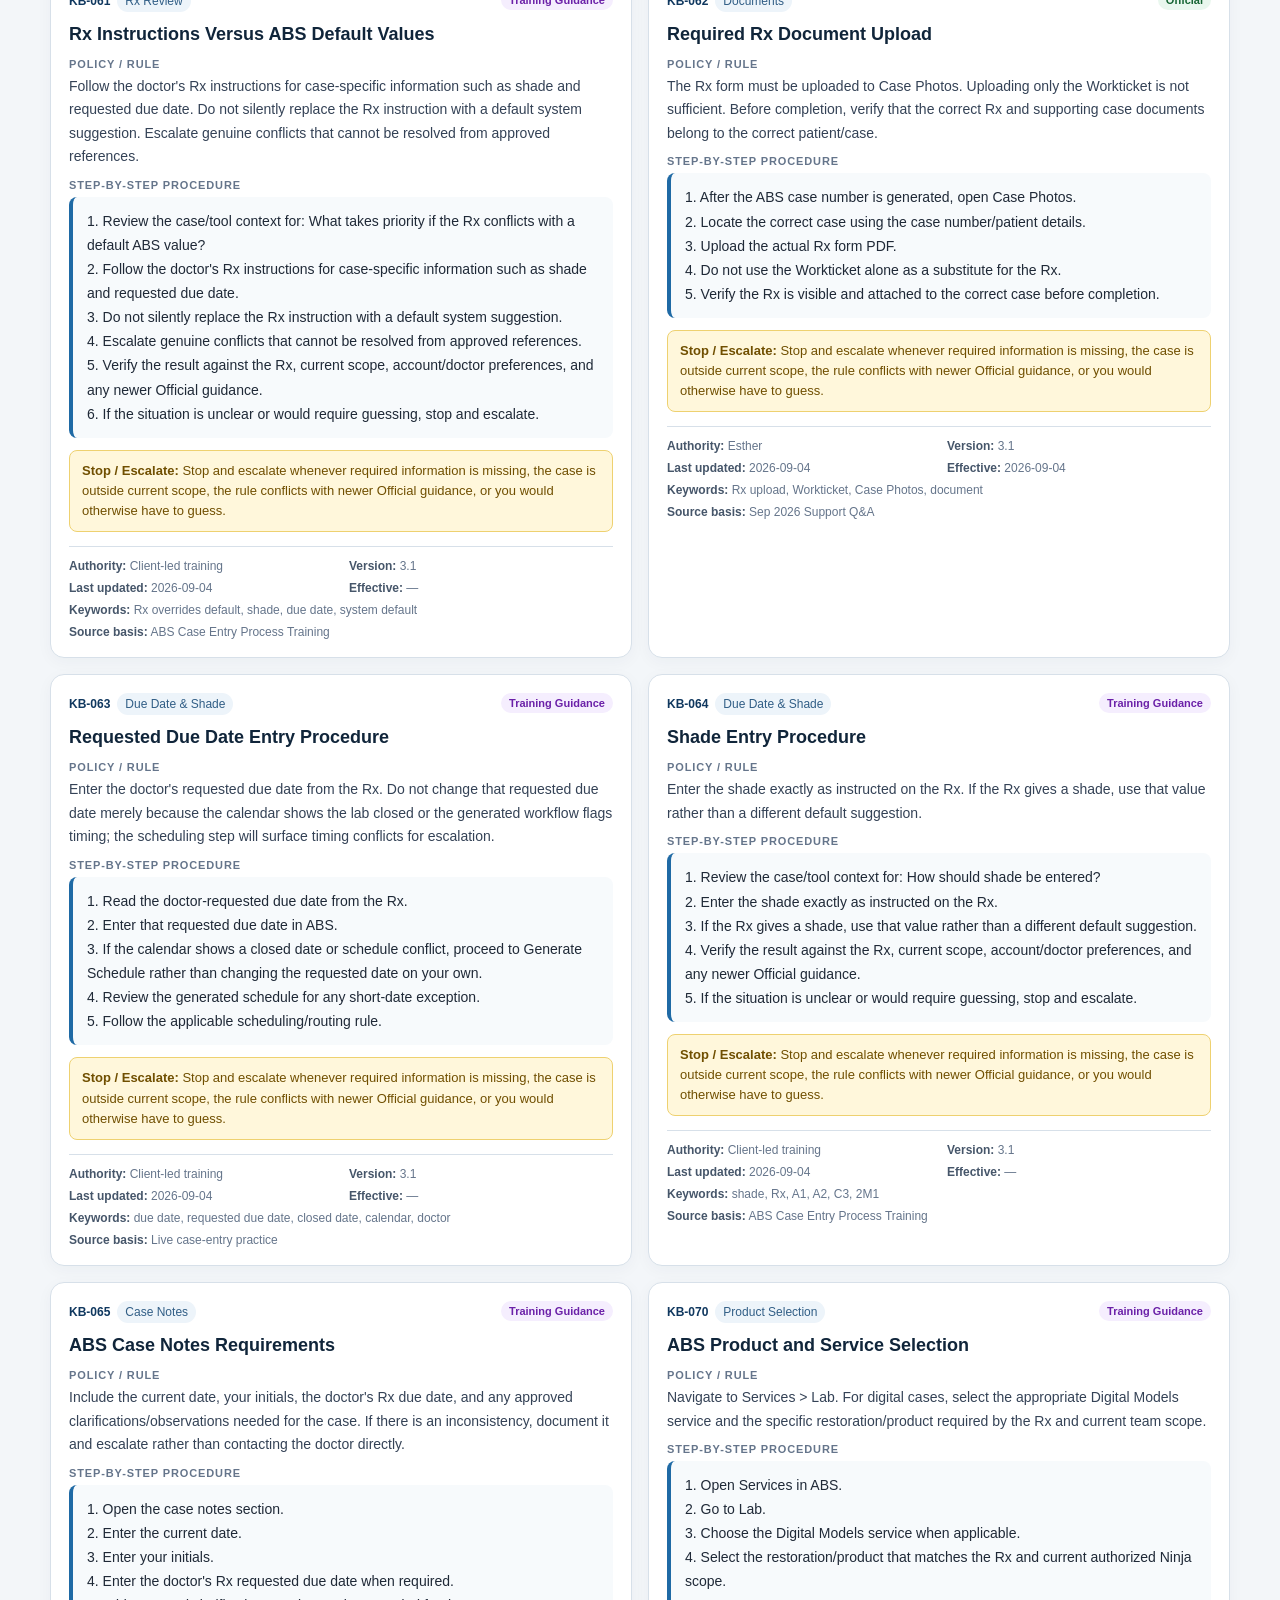
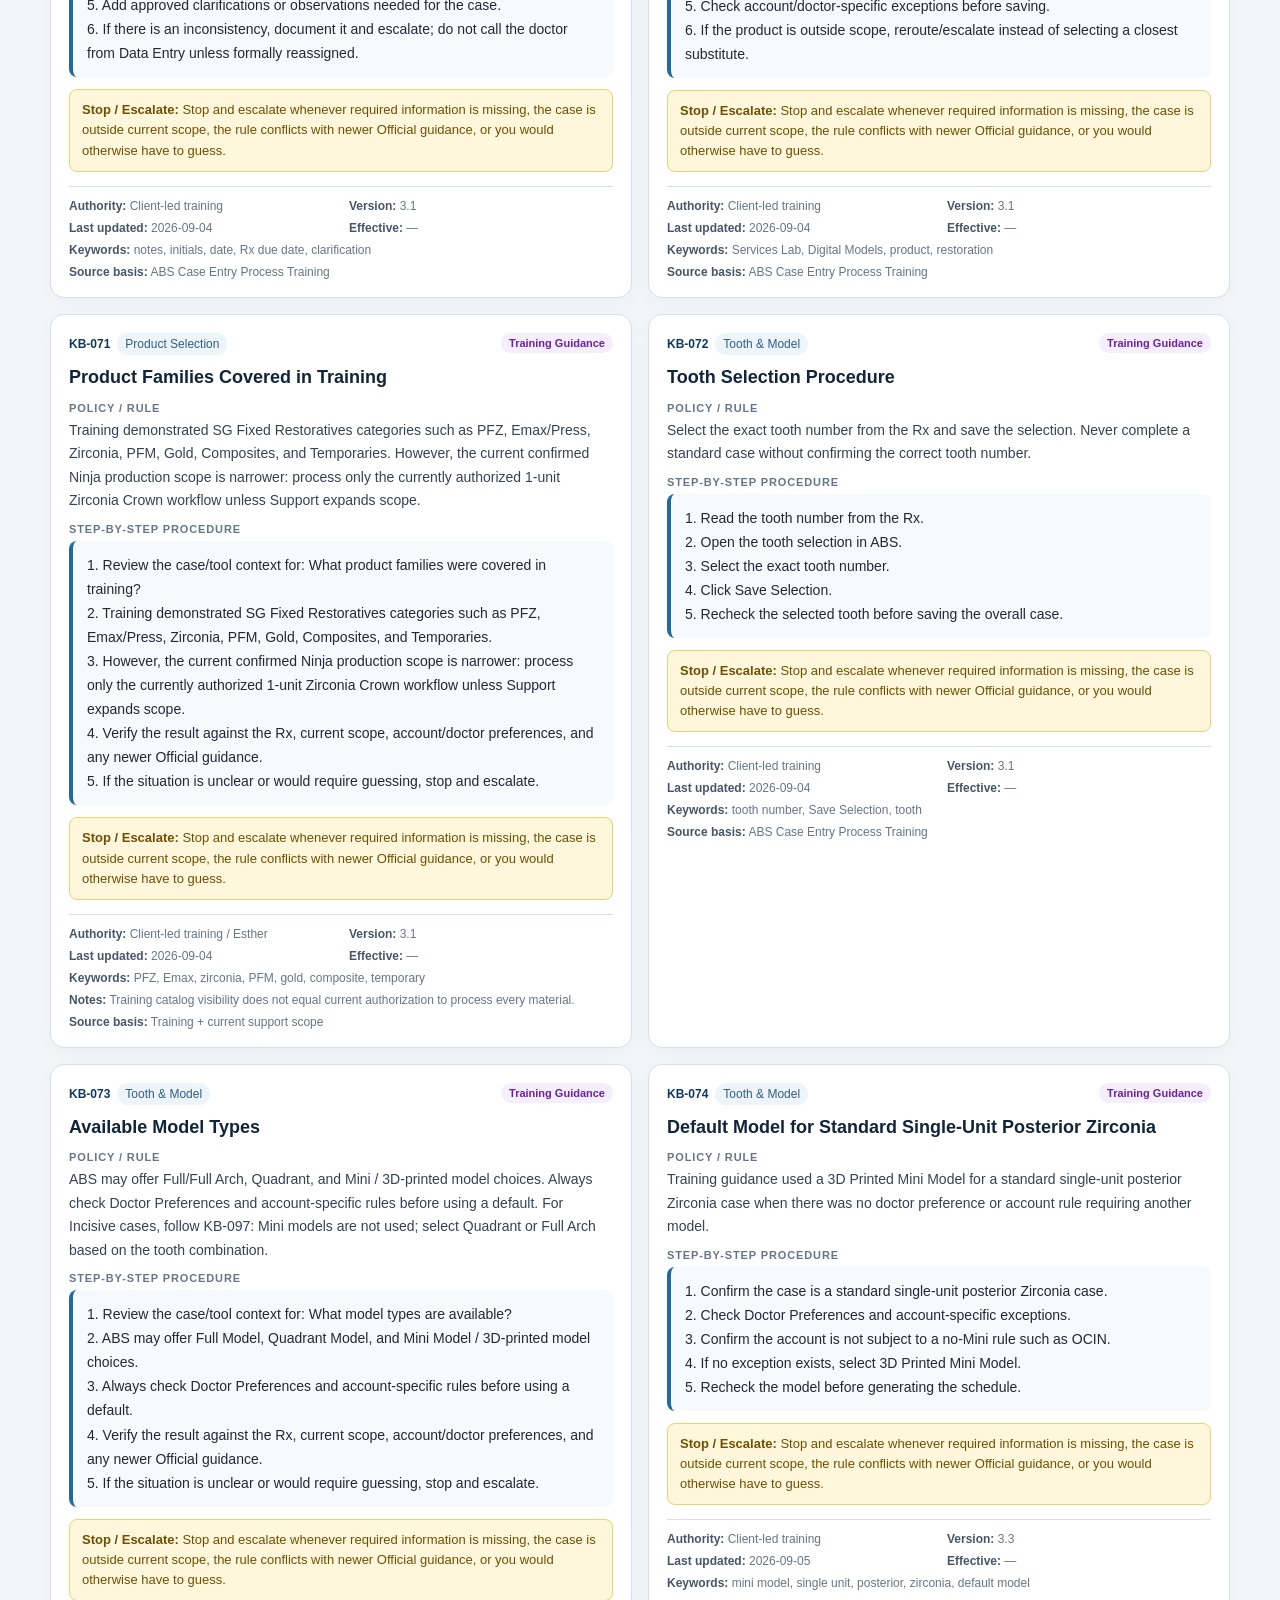
==== commit f8141424: "Integrate Incisive visual guide and AI model-selection intents" ====
--- a/index.html
+++ b/index.html
@@ -19,7 +19,7 @@
 .grid{display:grid;grid-template-columns:repeat(2,minmax(0,1fr));gap:16px}.card{background:var(--card);border:1px solid var(--line);border-radius:14px;padding:18px;box-shadow:0 4px 16px rgba(15,43,72,.04)}
 .card-top{display:flex;gap:8px;align-items:flex-start;justify-content:space-between;margin-bottom:10px}.meta-left{display:flex;gap:7px;align-items:center;flex-wrap:wrap}.article-id{font-size:12px;font-weight:800;color:var(--navy)}.category{font-size:12px;background:#edf4fa;color:#315e86;padding:4px 8px;border-radius:999px}
 .badge{font-size:11px;font-weight:800;padding:4px 8px;border-radius:999px;white-space:nowrap}.badge.official{background:var(--greenbg);color:var(--green)}.badge.training{background:var(--purplebg);color:var(--purple)}.badge.internal{background:var(--cyanbg);color:var(--cyan)}.badge.pending{background:var(--amberbg);color:var(--amber)}
-.question{font-size:18px;line-height:1.35;margin:6px 0 12px;color:#10253a}.policy-label{font-size:11px;font-weight:800;text-transform:uppercase;letter-spacing:.08em;color:#65758b;margin:10px 0 5px}.answer{font-size:14px;line-height:1.68;margin:0;color:#344256;white-space:pre-line}.procedure{font-size:14px;line-height:1.72;white-space:pre-line;background:#f7fafc;border-left:4px solid #1f6aa5;border-radius:8px;padding:12px 14px;margin-top:6px}.escalate{font-size:13px;line-height:1.55;background:#fff7db;border:1px solid #eed170;border-radius:8px;padding:10px 12px;margin-top:12px;color:#704f00}.feature{display:flex;gap:12px;align-items:center;justify-content:space-between;background:#eaf3fb;border:1px solid #b9d5ec;border-radius:12px;padding:14px 16px;margin:0 0 18px}.feature a{background:#10385f;color:#fff;text-decoration:none;padding:10px 14px;border-radius:9px;font-weight:700;white-space:nowrap}.details{border-top:1px solid var(--line);margin-top:14px;padding-top:12px;display:grid;grid-template-columns:1fr 1fr;gap:8px 16px;font-size:12px;color:var(--muted)}.details b{color:#46566a}.wide{grid-column:1/-1}
+.question{font-size:18px;line-height:1.35;margin:6px 0 12px;color:#10253a}.policy-label{font-size:11px;font-weight:800;text-transform:uppercase;letter-spacing:.08em;color:#65758b;margin:10px 0 5px}.answer{font-size:14px;line-height:1.68;margin:0;color:#344256;white-space:pre-line}.procedure{font-size:14px;line-height:1.72;white-space:pre-line;background:#f7fafc;border-left:4px solid #1f6aa5;border-radius:8px;padding:12px 14px;margin-top:6px}.escalate{font-size:13px;line-height:1.55;background:#fff7db;border:1px solid #eed170;border-radius:8px;padding:10px 12px;margin-top:12px;color:#704f00}.visual-guide-link{display:inline-block;margin-top:12px;background:#10385f;color:#fff;text-decoration:none;padding:9px 12px;border-radius:8px;font-size:13px;font-weight:800}.feature{display:flex;gap:12px;align-items:center;justify-content:space-between;background:#eaf3fb;border:1px solid #b9d5ec;border-radius:12px;padding:14px 16px;margin:0 0 18px}.feature a{background:#10385f;color:#fff;text-decoration:none;padding:10px 14px;border-radius:9px;font-weight:700;white-space:nowrap}.details{border-top:1px solid var(--line);margin-top:14px;padding-top:12px;display:grid;grid-template-columns:1fr 1fr;gap:8px 16px;font-size:12px;color:var(--muted)}.details b{color:#46566a}.wide{grid-column:1/-1}
 .empty,.error{display:none;text-align:center;background:#fff;border:1px dashed var(--line);border-radius:14px;padding:42px;color:var(--muted)}.error{display:block;color:#8b1e1e;border-color:#e9b5b5}.footer{border-top:1px solid var(--line);padding:22px;text-align:center;font-size:12px;color:var(--muted);background:#fff}.highlight{background:#fff0a6;border-radius:3px;padding:0 1px}
 @media(max-width:900px){.grid{grid-template-columns:1fr}.summary{grid-template-columns:repeat(2,1fr)}.stats{width:100%;margin-left:0}}@media(max-width:520px){.summary{grid-template-columns:1fr 1fr}.details{grid-template-columns:1fr}}
 @media print{.search-wrap,.toolbar,.summary,.footer{display:none!important}.hero{background:#fff;color:#111;padding:15px;border-bottom:2px solid #111}.grid{display:block}.card{break-inside:avoid;margin-bottom:12px;box-shadow:none}}
@@ -46,10 +46,10 @@
 </div>
 <button class="btn" onclick="window.print()">Print</button><div class="stats" id="stats">Loading…</div>
 </div>
-<div class="notice"><b>Authority rule:</b> “Official” means confirmed production guidance. “Training Guidance” preserves client-led training but may be superseded by newer Support answers. “Internal Team SOP” covers approved internal team operating procedures. “Pending Confirmation” is not an official instruction.</div><div class="feature"><div><b>ClearPath Case Assignment Procedure</b><br><span style="font-size:13px;color:#46566a">ClearPath is the current case-assignment tool. The detailed grab-case procedure will be added after the official steps are provided.</span></div><span style="font-size:12px;font-weight:800;color:#8a5b00">PROCEDURE PENDING</span></div><div class="feature"><div><b>ABS Case Entry Policy & Procedure</b><br><span style="font-size:13px;color:#46566a">Use the dedicated start-to-finish ABS checklist for live case entry.</span></div><a href="./abs-case-entry.html">Open ABS Step-by-Step</a></div>
+<div class="notice"><b>Authority rule:</b> “Official” means confirmed production guidance. “Training Guidance” preserves client-led training but may be superseded by newer Support answers. “Internal Team SOP” covers approved internal team operating procedures. “Pending Confirmation” is not an official instruction.</div><div class="feature"><div><b>ClearPath Case Assignment Procedure</b><br><span style="font-size:13px;color:#46566a">ClearPath is the current case-assignment tool. The detailed grab-case procedure will be added after the official steps are provided.</span></div><span style="font-size:12px;font-weight:800;color:#8a5b00">PROCEDURE PENDING</span></div><div class="feature"><div><b>Incisive Model Selection Visual Guide</b><br><span style="font-size:13px;color:#46566a">See anterior/posterior tooth ranges and Full Arch vs Quadrant examples.</span></div><a href="./model-selection-guide.html">Open Visual Guide</a></div><div class="feature"><div><b>ABS Case Entry Policy & Procedure</b><br><span style="font-size:13px;color:#46566a">Use the dedicated start-to-finish ABS checklist for live case entry.</span></div><a href="./abs-case-entry.html">Open ABS Step-by-Step</a></div>
 <section class="grid" id="results"></section><div class="empty" id="emptyState"><b>No matching article found.</b><br>Try another keyword, category, or authority filter.</div><div class="error" id="errorState"></div>
 </main>
-<footer class="footer">SKDLA Data Entry Knowledge Base • Version 3.10 • Aspen Scheduling Rule Added • September 5, 2026</footer>
+<footer class="footer">SKDLA Data Entry Knowledge Base • Version 3.11 • Incisive Visual Model Guide Added • September 5, 2026</footer>
 <script>
 let KB_DATA=[];
 const DATA_FILES=["data/kb-1.json","data/kb-2.json","data/kb-3.json","data/kb-4.json","data/kb-5.json","data/kb-6.json"];
@@ -100,6 +100,7 @@
   if(id==="KB-051"&&has(/(two|multiple|more than one).*(doctor|dentist)|(doctor|dentist).*(two|multiple|more than one)/))b+=30;
   if(id==="KB-079"&&has(/(anterior|incisor|incisive|front tooth).*(model|full arch)|(model|full arch).*(anterior|incisor|incisive|front tooth)/))b+=34;
   if(id==="KB-096"&&has(/aspen/)&&has(/(short|shorted|shortage|schedule|day|days)/))b+=38;
+  if(id==="KB-097"&&has(/(incisive|anterior|posterior|mini|quadrant|full arch|tooth range|teeth)/))b+=40;
   if(id==="P-004"&&has(/(doctor|dentist).*(not found|missing|not showing|cannot find|cant find)|(not found|missing|not showing|cannot find|cant find).*(doctor|dentist)/))b+=30;
   if(id==="KB-080"&&has(/implant/))b+=24;
   if(id==="KB-081"&&has(/screw.*retained|retained.*screw/))b+=28;
@@ -107,7 +108,7 @@
   if(id==="KB-092"&&has(/(one|1).*(day|days).*(short)|(short).*(one|1).*(day|days)/))b+=30;
   return b;
 }
-function lexicalScore(a,q){if(!q)return 1;const terms=queryTokens(q);if(!terms.length)return 1;const fields=[[a["Title"],12],[a["Search Intent Examples"],11],[a["Keywords"],8],[a["Step-by-Step Procedure"],7],[a["Official Answer / SOP"],6],[a["Question"],5],[a["Purpose"],4],[a["Category"],4],[a["Article ID"],2],[a["Confirmed By"],1],[a["Source Basis"],1]];let total=0,covered=0;for(const t of terms){let best=0;for(const [v,w] of fields){const m=tokenMatch(t,v);best=Math.max(best,m*w);}if(best>0){covered++;total+=best;}}const coverage=covered/terms.length;const boost=intentBoost(a,q);if(covered===0&&boost===0)return 0;if(coverage<Math.min(.5,1/terms.length)&&boost<20)return 0;return total*(.7+.3*coverage)+boost;}
+function lexicalScore(a,q){if(!q)return 1;const terms=queryTokens(q);if(!terms.length)return 1;const fields=[[a["Title"],12],[a["Search Intent Examples"],11],[a["Visual Guide Label"],9],[a["Keywords"],8],[a["Step-by-Step Procedure"],7],[a["Official Answer / SOP"],6],[a["Question"],5],[a["Purpose"],4],[a["Category"],4],[a["Article ID"],2],[a["Confirmed By"],1],[a["Source Basis"],1]];let total=0,covered=0;for(const t of terms){let best=0;for(const [v,w] of fields){const m=tokenMatch(t,v);best=Math.max(best,m*w);}if(best>0){covered++;total+=best;}}const coverage=covered/terms.length;const boost=intentBoost(a,q);if(covered===0&&boost===0)return 0;if(coverage<Math.min(.5,1/terms.length)&&boost<20)return 0;return total*(.7+.3*coverage)+boost;}
 function hi(text,q){let out=esc(text);for(const t of String(q||"").trim().split(/\s+/).filter(x=>x.length>1)){const safe=t.replace(/[.*+?^${}()|[\]\\]/g,"\\$&");out=out.replace(new RegExp("("+safe+")","gi"),'<span class="highlight">$1</span>');}return out;}
 function badge(s){return s==="Official"?"official":s==="Training Guidance"?"training":s==="Internal Team SOP"?"internal":"pending";}
 function statusMatch(s){if(!state.status)return true;if(state.status==="ACTIVE")return s!=="Pending Confirmation";return s===state.status;}
@@ -283,6 +284,13 @@
   if(has(/\baspen\b/) && has(/\b(two|2|more than two|more than 2|three|3|four|4)\b/) && has(/\b(day|days)\b/) && has(/\b(short|shorted|shortage)\b/)) return "aspen_two_plus_short";
   if(has(/\baspen\b/) && has(/\b(short|shorted|shortage|schedule)\b/)) return "aspen_schedule";
 
+  if(has(/\bincisive\b/) && has(/\bmini\b/)) return "incisive_no_mini";
+  if(has(/\b(anterior|posterior)\b/) && has(/\b(range|ranges|teeth|tooth|numbers|which)\b/)) return "incisive_tooth_ranges";
+  if(has(/\b(two|2)\b/) && has(/\bposterior\b/) && has(/\b(same arch|next to each other|adjacent|together)\b/)) return "incisive_two_posterior";
+  if(has(/\b(three|3)\b/) && has(/\bposterior\b/) && has(/\b(opposing|opposite|different side|sides)\b/)) return "incisive_three_posterior";
+  if(has(/\banterior\b/) && has(/\bposterior\b/) && has(/\b(two|2|model|which|what)\b/)) return "incisive_mixed";
+  if(has(/\bincisive\b/) && has(/\b(model|quadrant|full arch|posterior|anterior)\b/)) return "incisive_model";
+
   return "generic";
 }
 function byId(id){return KB_DATA.find(a=>a["Article ID"]===id);}
@@ -456,7 +464,7 @@
     return {text:"Before completing a case, verify the doctor and practice, patient information, duplicate check, current scope and routing, product or material, tooth, model and preferences, shade, requested due date, notes, Digital workflow and generated schedule, ABS case number, and the Rx upload in Case Photos. Only complete the case after all of those checks pass.",ids:["KB-102"]};
   }
   if(intent==="anterior_model"){
-    return {text:"If the case is anterior and involves an incisor, select the Full Arch model in ABS. Recheck the model before generating the schedule. If the case involves a different tooth-range scenario or a doctor/account-specific preference conflicts with this rule, stop and verify the applicable guidance instead of guessing.",ids:["KB-079","KB-073","P-008"]};
+    return {text:"If the case is anterior and involves an incisor, select the Full Arch model in ABS. Recheck the model before generating the schedule. If the case involves a different tooth-range scenario or a doctor/account-specific preference conflicts with this rule, stop and verify the applicable guidance instead of guessing.",ids:["KB-079","KB-097","KB-073"]};
   }
   if(intent==="aspen_one_day_short"){
     return {text:"If the case is Aspen and the ABS-generated schedule is exactly one day short, you may proceed with the case under the confirmed Aspen guidance. Continue the normal required notes, quality checks, and save process. This one-day exception is specific to Aspen and should not be used for a different scheduling shortage.",ids:["KB-096","KB-018","KB-090"]};
@@ -466,6 +474,24 @@
   }
   if(intent==="aspen_schedule"){
     return {text:"For Aspen scheduling, an ABS-generated schedule that is exactly one day short may proceed. If it is short by two days or more, stop normal processing and escalate the case for review. If the Aspen schedule issue is different from those two scenarios, escalate rather than guessing.",ids:["KB-096","KB-018","KB-090"]};
+  }
+  if(intent==="incisive_no_mini"){
+    return {text:"No. For Incisive cases, do not select a Mini model. Incisive uses Quadrant or Full Arch based on the tooth combination and any applicable Doctor Preference or explicit account-specific rule. Use the Incisive visual model-selection guide to determine the correct option.",ids:["KB-097","KB-073","KB-074"]};
+  }
+  if(intent==="incisive_tooth_ranges"){
+    return {text:"For the Incisive model-selection guide, anterior teeth are 6–11 and 22–27. Posterior teeth are 1–5, 12–16, 17–21, and 28–32. Use those ranges together with the tooth combination to decide between Quadrant and Full Arch; Mini is not used for Incisive cases.",ids:["KB-097","KB-079"]};
+  }
+  if(intent==="incisive_two_posterior"){
+    return {text:"If an Incisive case has two posterior teeth on the same arch or next to each other, select the Quadrant model. Do not use Mini for Incisive. Recheck the Rx and Doctor Preferences before generating the schedule.",ids:["KB-097","KB-073"]};
+  }
+  if(intent==="incisive_three_posterior"){
+    return {text:"If an Incisive case has three posterior teeth positioned on opposing sides, select Full Arch. Do not use Mini for Incisive. Verify the tooth combination against the visual guide and any Doctor Preference before generating the schedule.",ids:["KB-097","KB-073"]};
+  }
+  if(intent==="incisive_mixed"){
+    return {text:"If a two-tooth Incisive case combines an anterior tooth and a posterior tooth, select Full Arch. Mini is not used for Incisive cases. Confirm the tooth numbers against the anterior/posterior ranges and recheck any Doctor Preference before finalizing the model.",ids:["KB-097","KB-079"]};
+  }
+  if(intent==="incisive_model"){
+    return {text:"For Incisive cases, do not use Mini models. Use Quadrant or Full Arch depending on the tooth combination: anterior/incisor uses Full Arch; anterior + posterior uses Full Arch; three posterior teeth on opposing sides use Full Arch; and two posterior teeth on the same arch/next to each other use Quadrant. Check the visual guide and Doctor Preferences before finalizing.",ids:["KB-097","KB-079","KB-073"]};
   }
   return null;
 }
@@ -608,7 +634,7 @@
   const q=state.query.trim();
   let m=KB_DATA.map(a=>({a,score:hybridScore(a,q)})).filter(x=>x.score>0).filter(x=>!state.category||x.a.Category===state.category).filter(x=>statusMatch(x.a.Status)).sort((x,y)=>q?y.score-x.score:x.a["Article ID"].localeCompare(y.a["Article ID"]));
   if(q&&m.length){if(semanticReady&&semanticQueryText===q){const floor=Math.max(22,m[0].score*.48);m=m.filter(x=>x.score>=floor).slice(0,8);}else{const cutoff=Math.max(4,m[0].score*.32);m=m.filter(x=>x.score>=cutoff).slice(0,10);}}
-  results.innerHTML=m.map(({a})=>{const ml=matchLabel(a,q);return `<article class="card" id="${esc(a["Article ID"])}"><div class="card-top"><div class="meta-left"><span class="article-id">${esc(a["Article ID"])}</span><span class="category">${esc(a["Category"])}</span></div>${ml?`<span class="match-note">${esc(ml)}</span>`:""}<span class="badge ${badge(a["Status"])}">${esc(a["Status"])}</span></div><h2 class="question">${hi(a["Title"]||a["Question"],q)}</h2><div class="policy-label">Policy / Rule</div><p class="answer">${hi(a["Official Answer / SOP"],q)}</p>${a["Step-by-Step Procedure"]?`<div class="policy-label">Step-by-Step Procedure</div><div class="procedure">${hi(a["Step-by-Step Procedure"],q)}</div>`:""}${a["Stop / Escalate When"]?`<div class="escalate"><b>Stop / Escalate:</b> ${esc(a["Stop / Escalate When"])}</div>`:""}<div class="details"><div><b>Authority:</b> ${esc(a["Confirmed By"]||a["Source Basis"]||"Awaiting confirmation")}</div><div><b>Version:</b> ${esc(a["Version"])}</div><div><b>Last updated:</b> ${esc(a["Last Updated"]||"—")}</div><div><b>Effective:</b> ${esc(a["Effective Date"]||"—")}</div><div class="wide"><b>Keywords:</b> ${hi(a["Keywords"],q)}</div>${a["Notes"]?`<div class="wide"><b>Notes:</b> ${esc(a["Notes"])}</div>`:""}${a["Source Basis"]?`<div class="wide"><b>Source basis:</b> ${esc(a["Source Basis"])}</div>`:""}</div></article>`;}).join("");
+  results.innerHTML=m.map(({a})=>{const ml=matchLabel(a,q);return `<article class="card" id="${esc(a["Article ID"])}"><div class="card-top"><div class="meta-left"><span class="article-id">${esc(a["Article ID"])}</span><span class="category">${esc(a["Category"])}</span></div>${ml?`<span class="match-note">${esc(ml)}</span>`:""}<span class="badge ${badge(a["Status"])}">${esc(a["Status"])}</span></div><h2 class="question">${hi(a["Title"]||a["Question"],q)}</h2><div class="policy-label">Policy / Rule</div><p class="answer">${hi(a["Official Answer / SOP"],q)}</p>${a["Step-by-Step Procedure"]?`<div class="policy-label">Step-by-Step Procedure</div><div class="procedure">${hi(a["Step-by-Step Procedure"],q)}</div>`:""}${a["Stop / Escalate When"]?`<div class="escalate"><b>Stop / Escalate:</b> ${esc(a["Stop / Escalate When"])}</div>`:""}${a["Visual Guide"]?`<a class="visual-guide-link" href="./${esc(a["Visual Guide"])}">${esc(a["Visual Guide Label"]||"Open Visual Guide")}</a>`:""}<div class="details"><div><b>Authority:</b> ${esc(a["Confirmed By"]||a["Source Basis"]||"Awaiting confirmation")}</div><div><b>Version:</b> ${esc(a["Version"])}</div><div><b>Last updated:</b> ${esc(a["Last Updated"]||"—")}</div><div><b>Effective:</b> ${esc(a["Effective Date"]||"—")}</div><div class="wide"><b>Keywords:</b> ${hi(a["Keywords"],q)}</div>${a["Notes"]?`<div class="wide"><b>Notes:</b> ${esc(a["Notes"])}</div>`:""}${a["Source Basis"]?`<div class="wide"><b>Source basis:</b> ${esc(a["Source Basis"])}</div>`:""}</div></article>`;}).join("");
   stats.textContent=`${m.length} ${q?"recommended ":""}SOP${m.length===1?"":"s"} shown`;empty.style.display=m.length?"none":"block";
 }
 function init(){[...new Set(KB_DATA.map(a=>a.Category))].sort().forEach(c=>{const o=document.createElement("option");o.value=c;o.textContent=c;categoryFilter.appendChild(o)});document.getElementById("kpiAll").textContent=KB_DATA.length;document.getElementById("kpiOfficial").textContent=KB_DATA.filter(a=>a.Status==="Official").length;document.getElementById("kpiTraining").textContent=KB_DATA.filter(a=>a.Status==="Training Guidance").length;document.getElementById("kpiPending").textContent=KB_DATA.filter(a=>a.Status==="Pending Confirmation").length;render();}
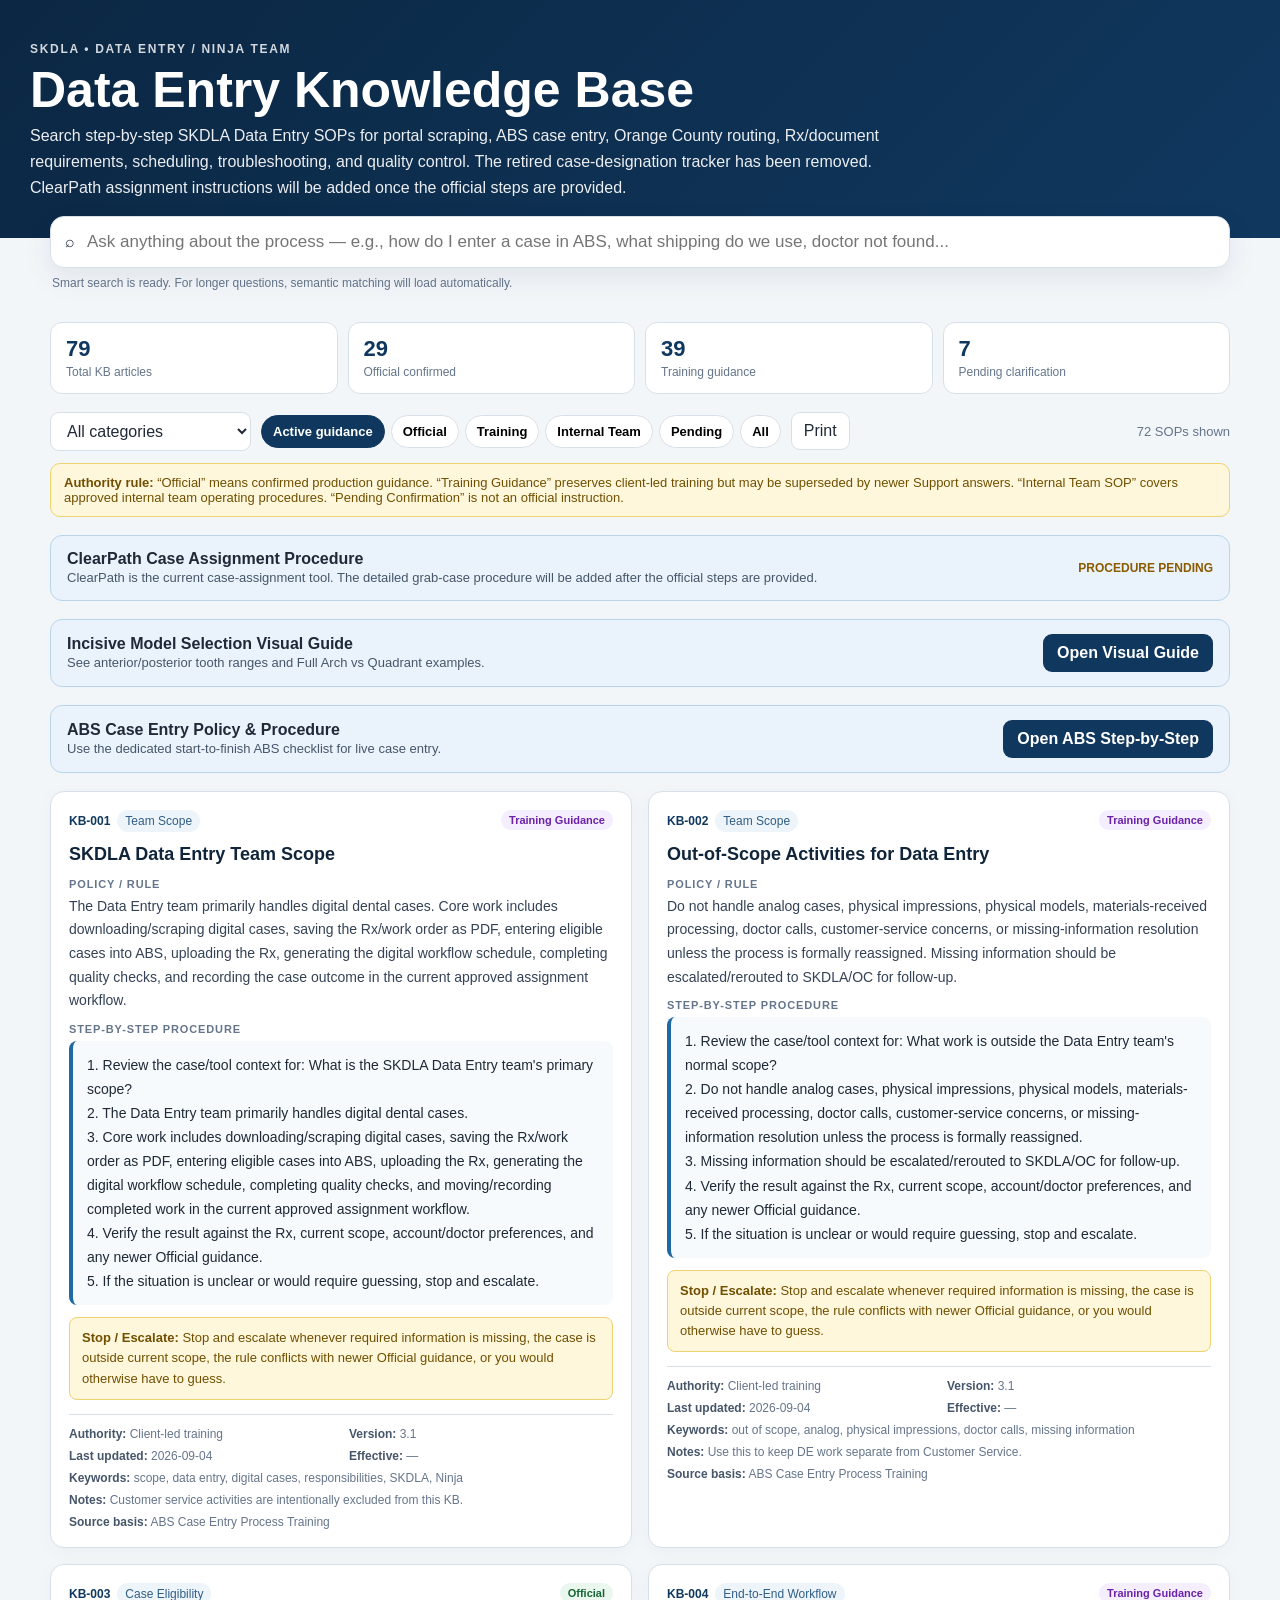
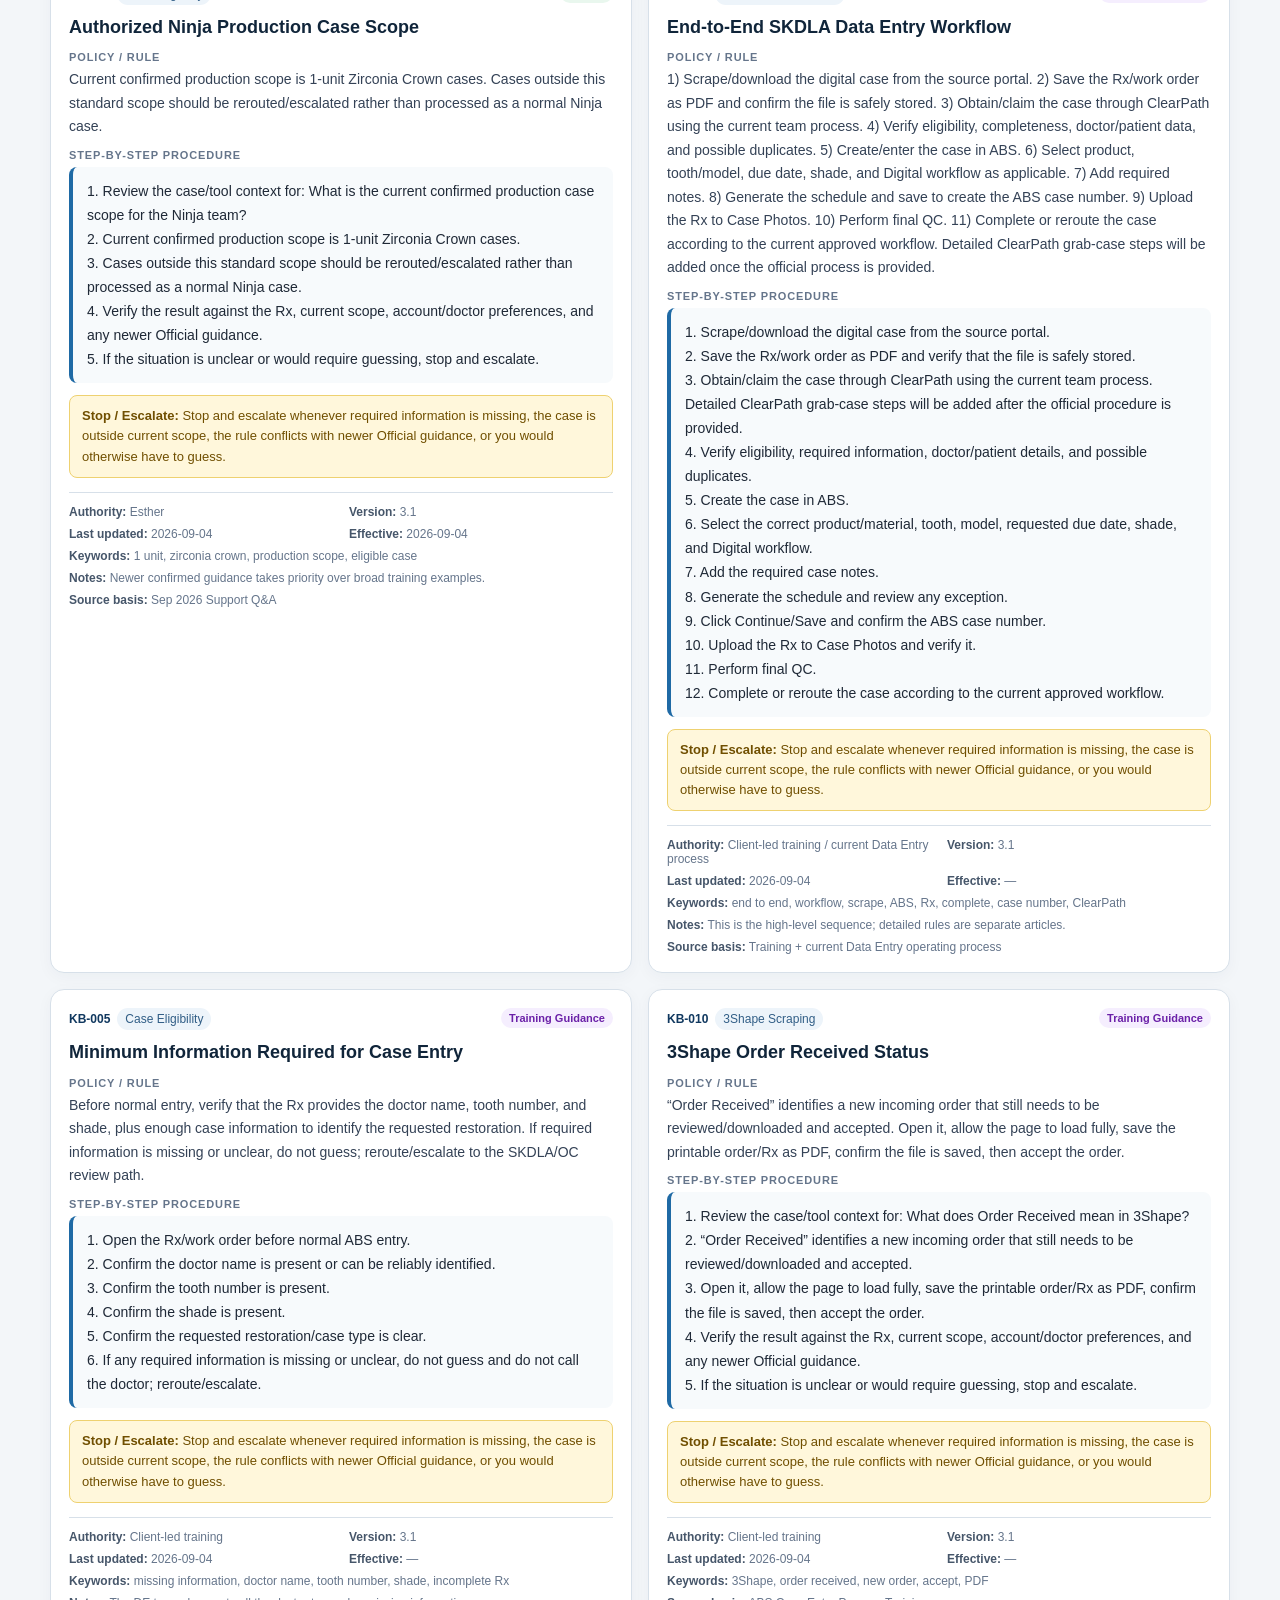
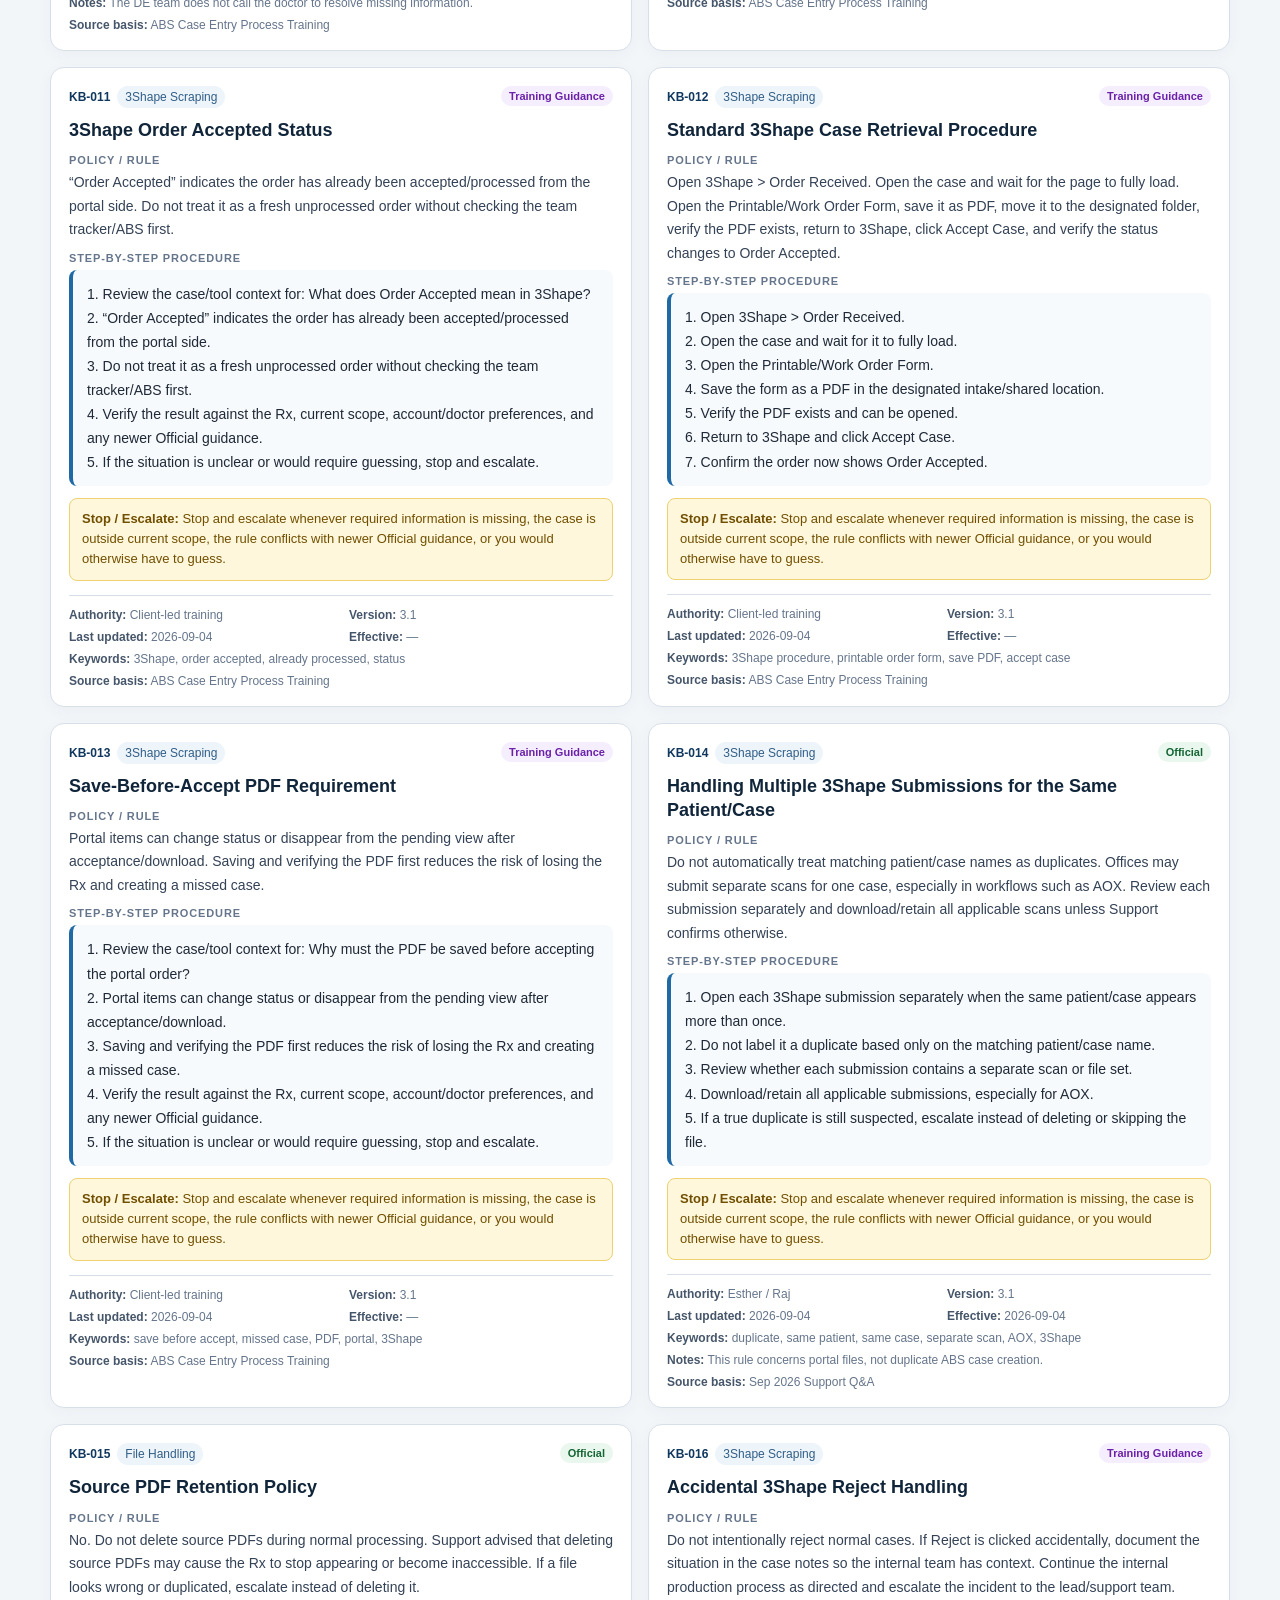
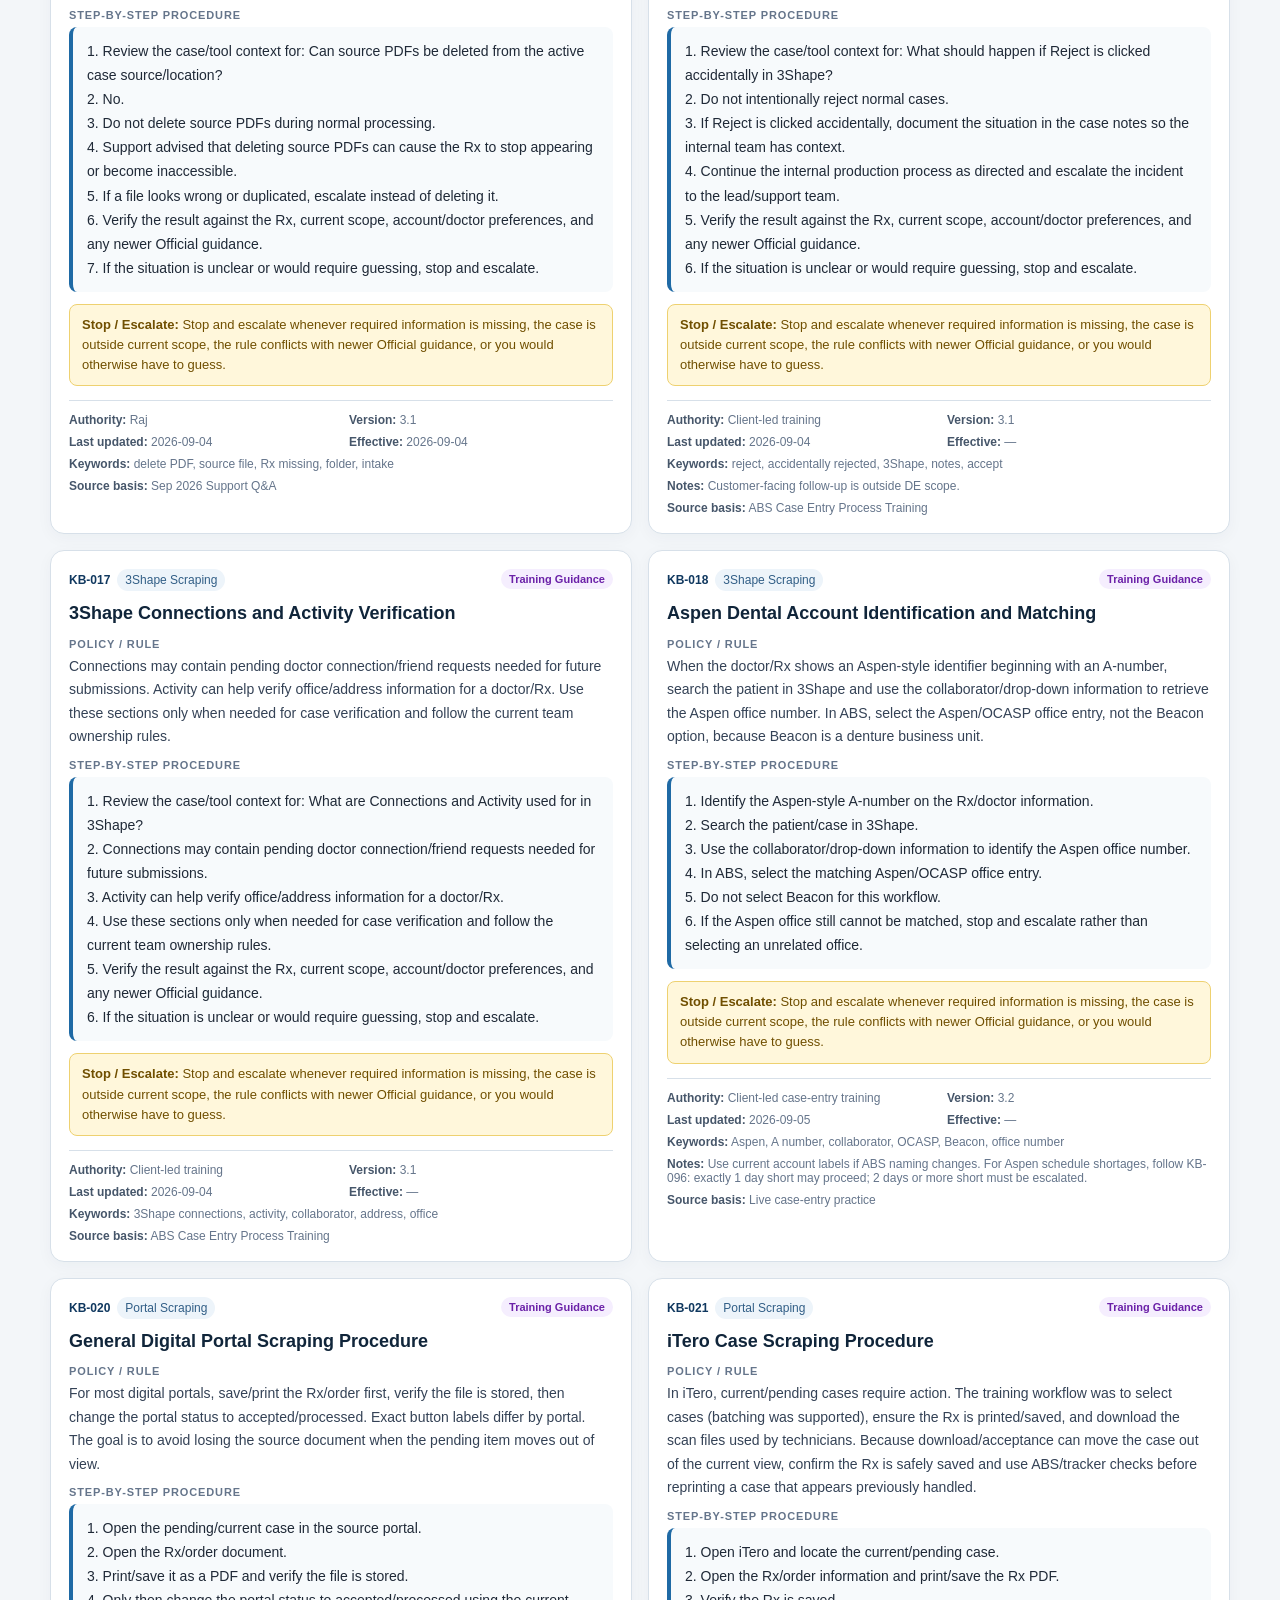
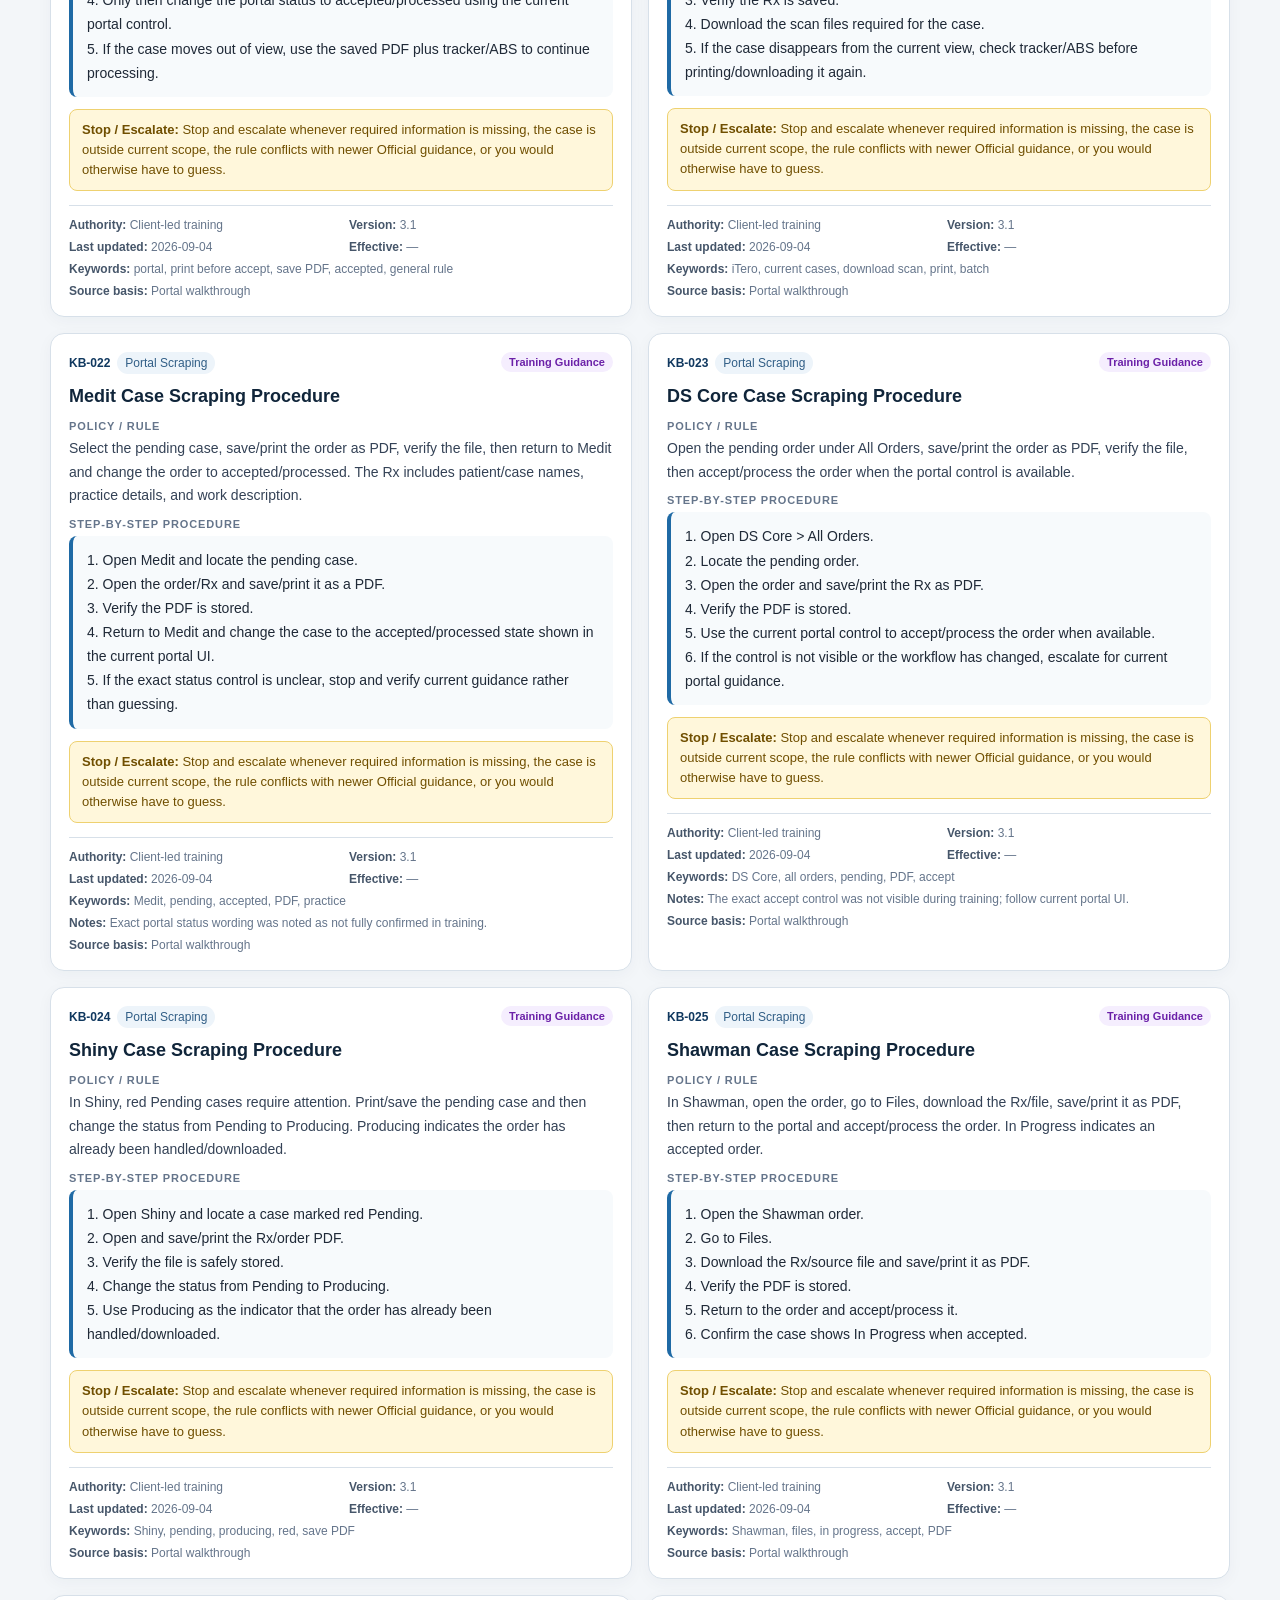
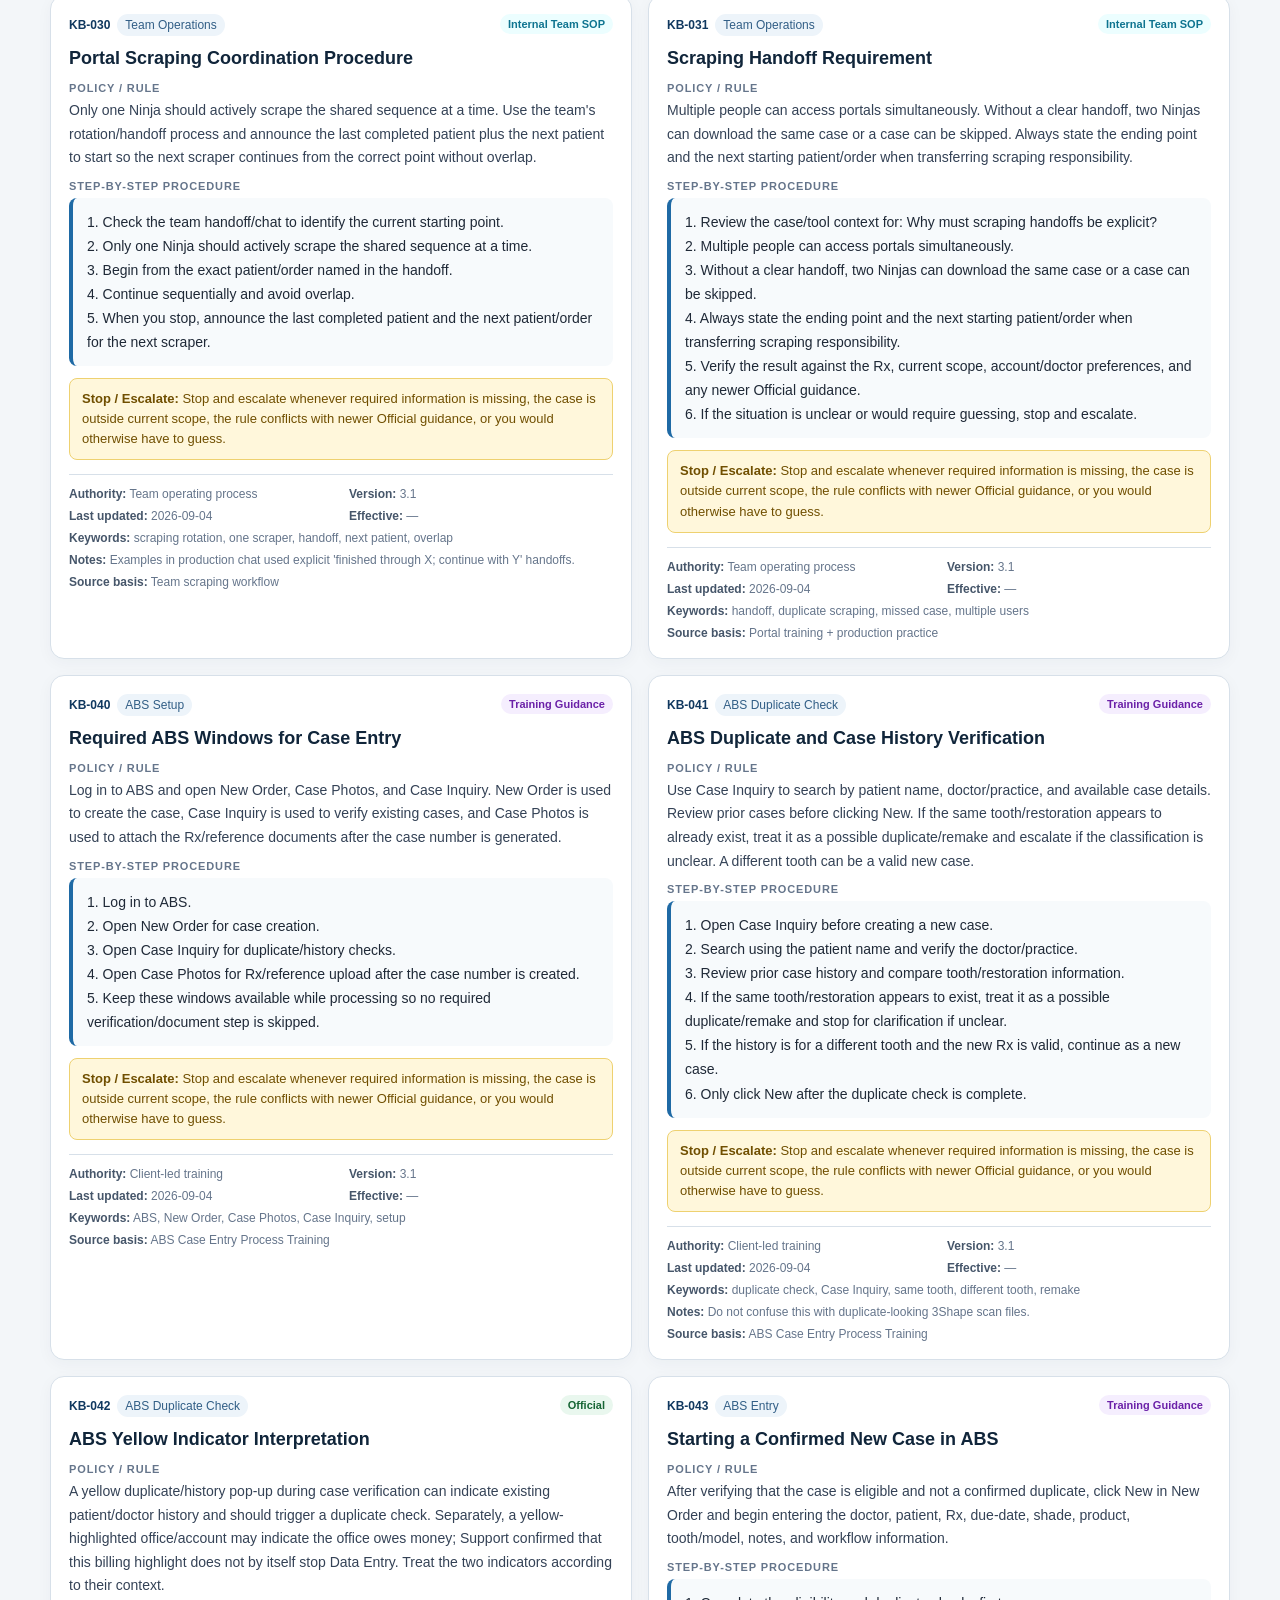
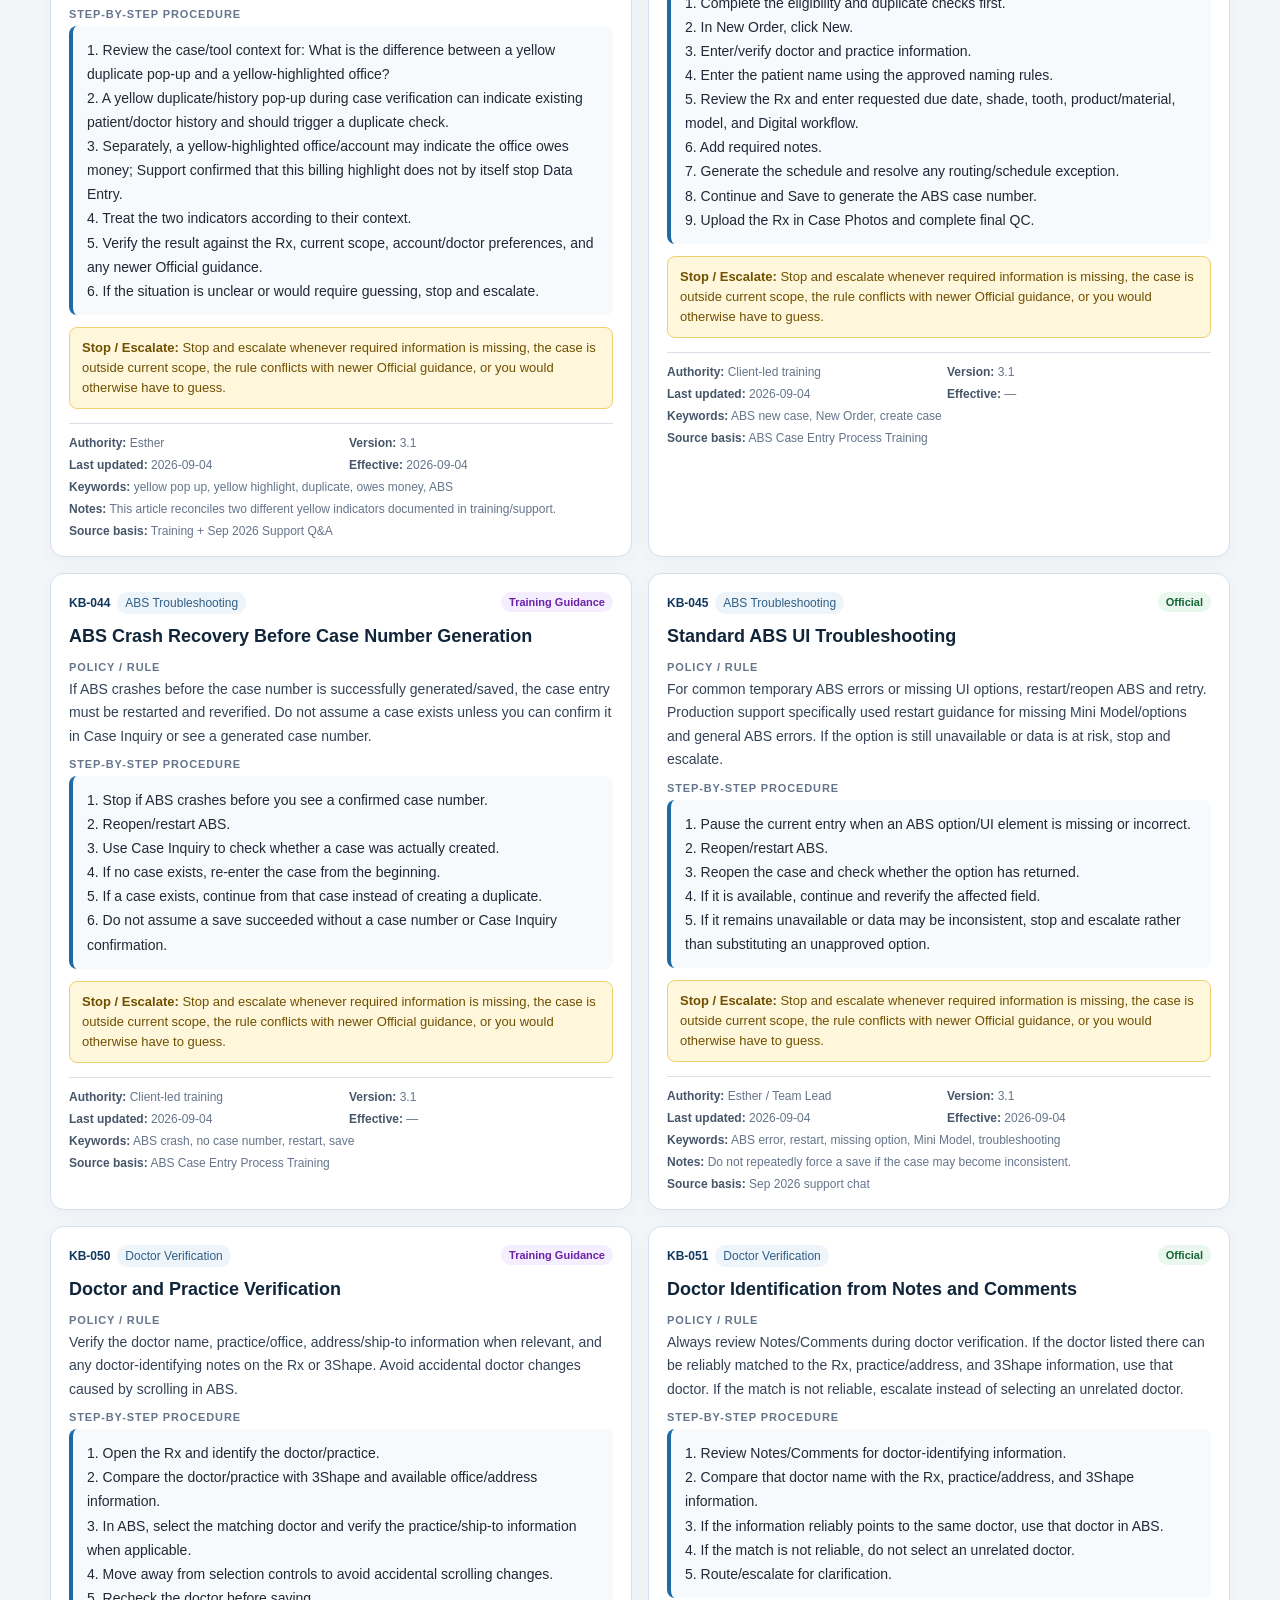
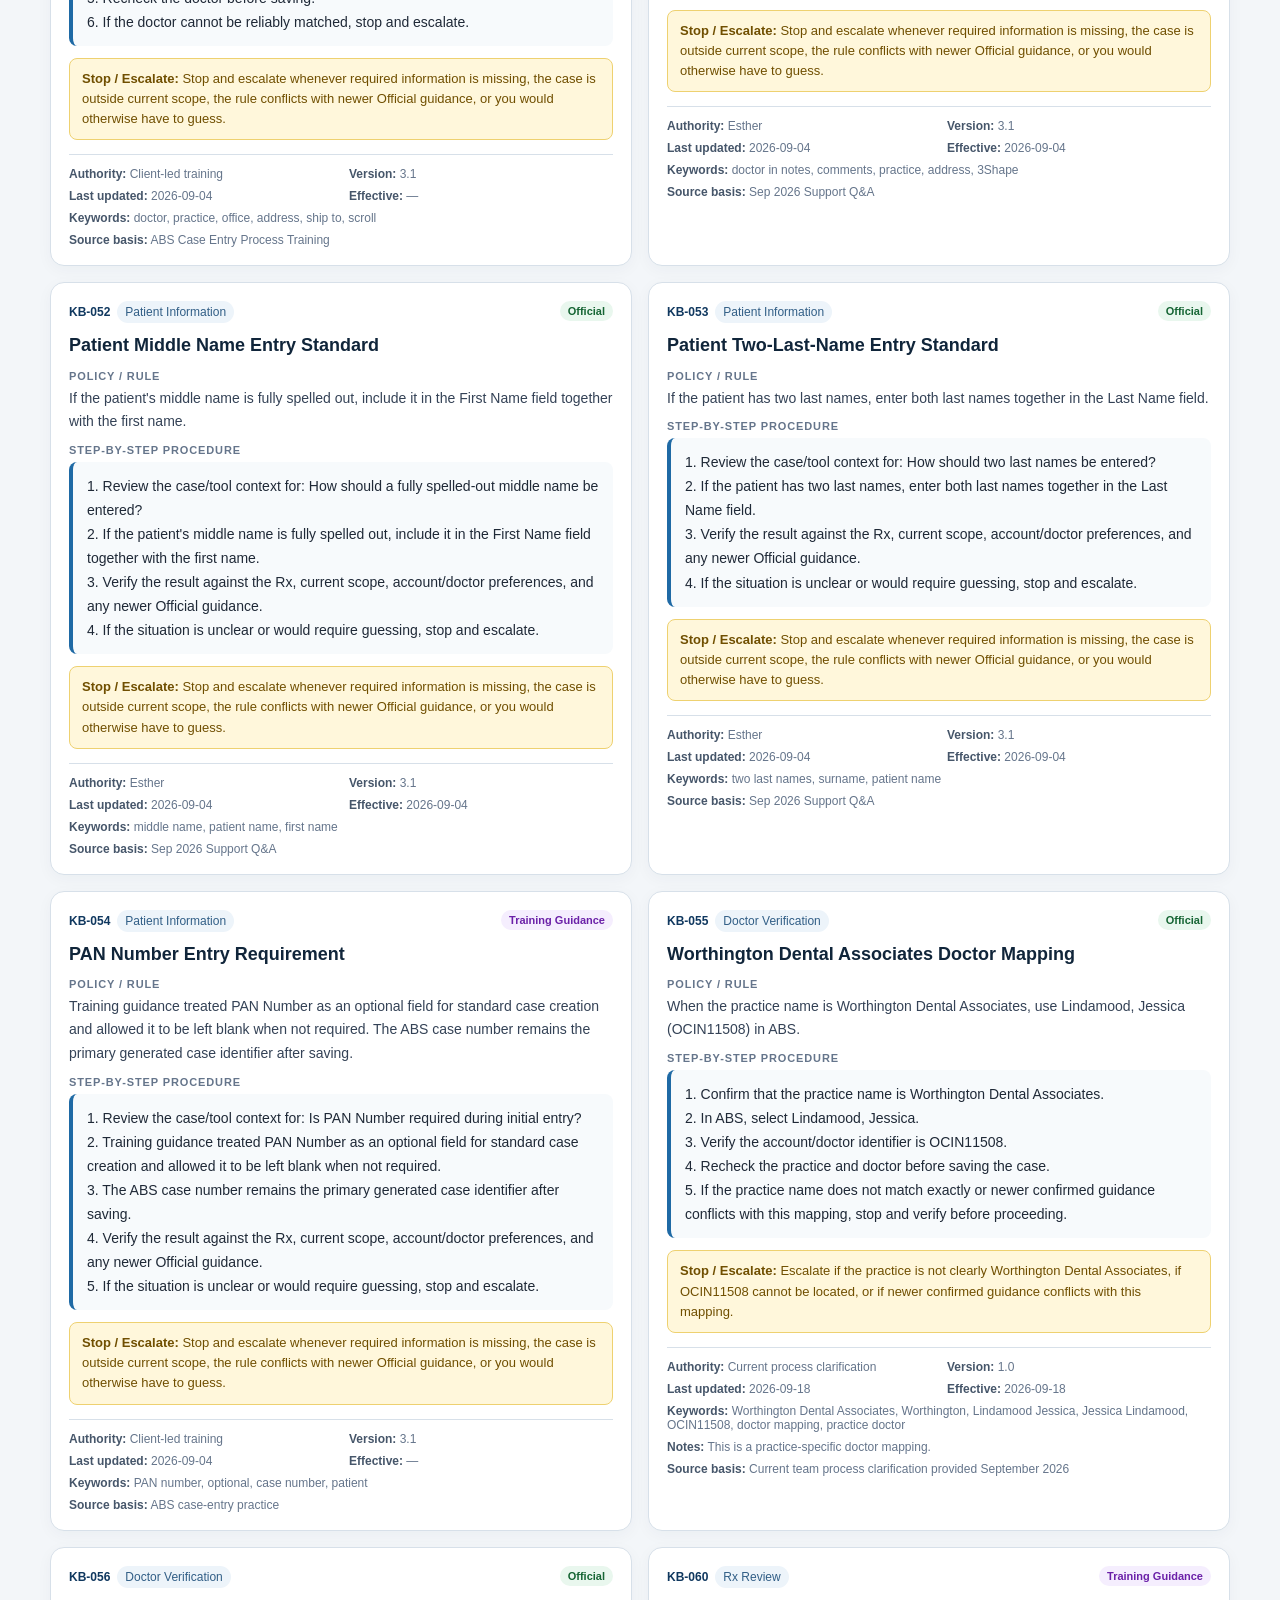
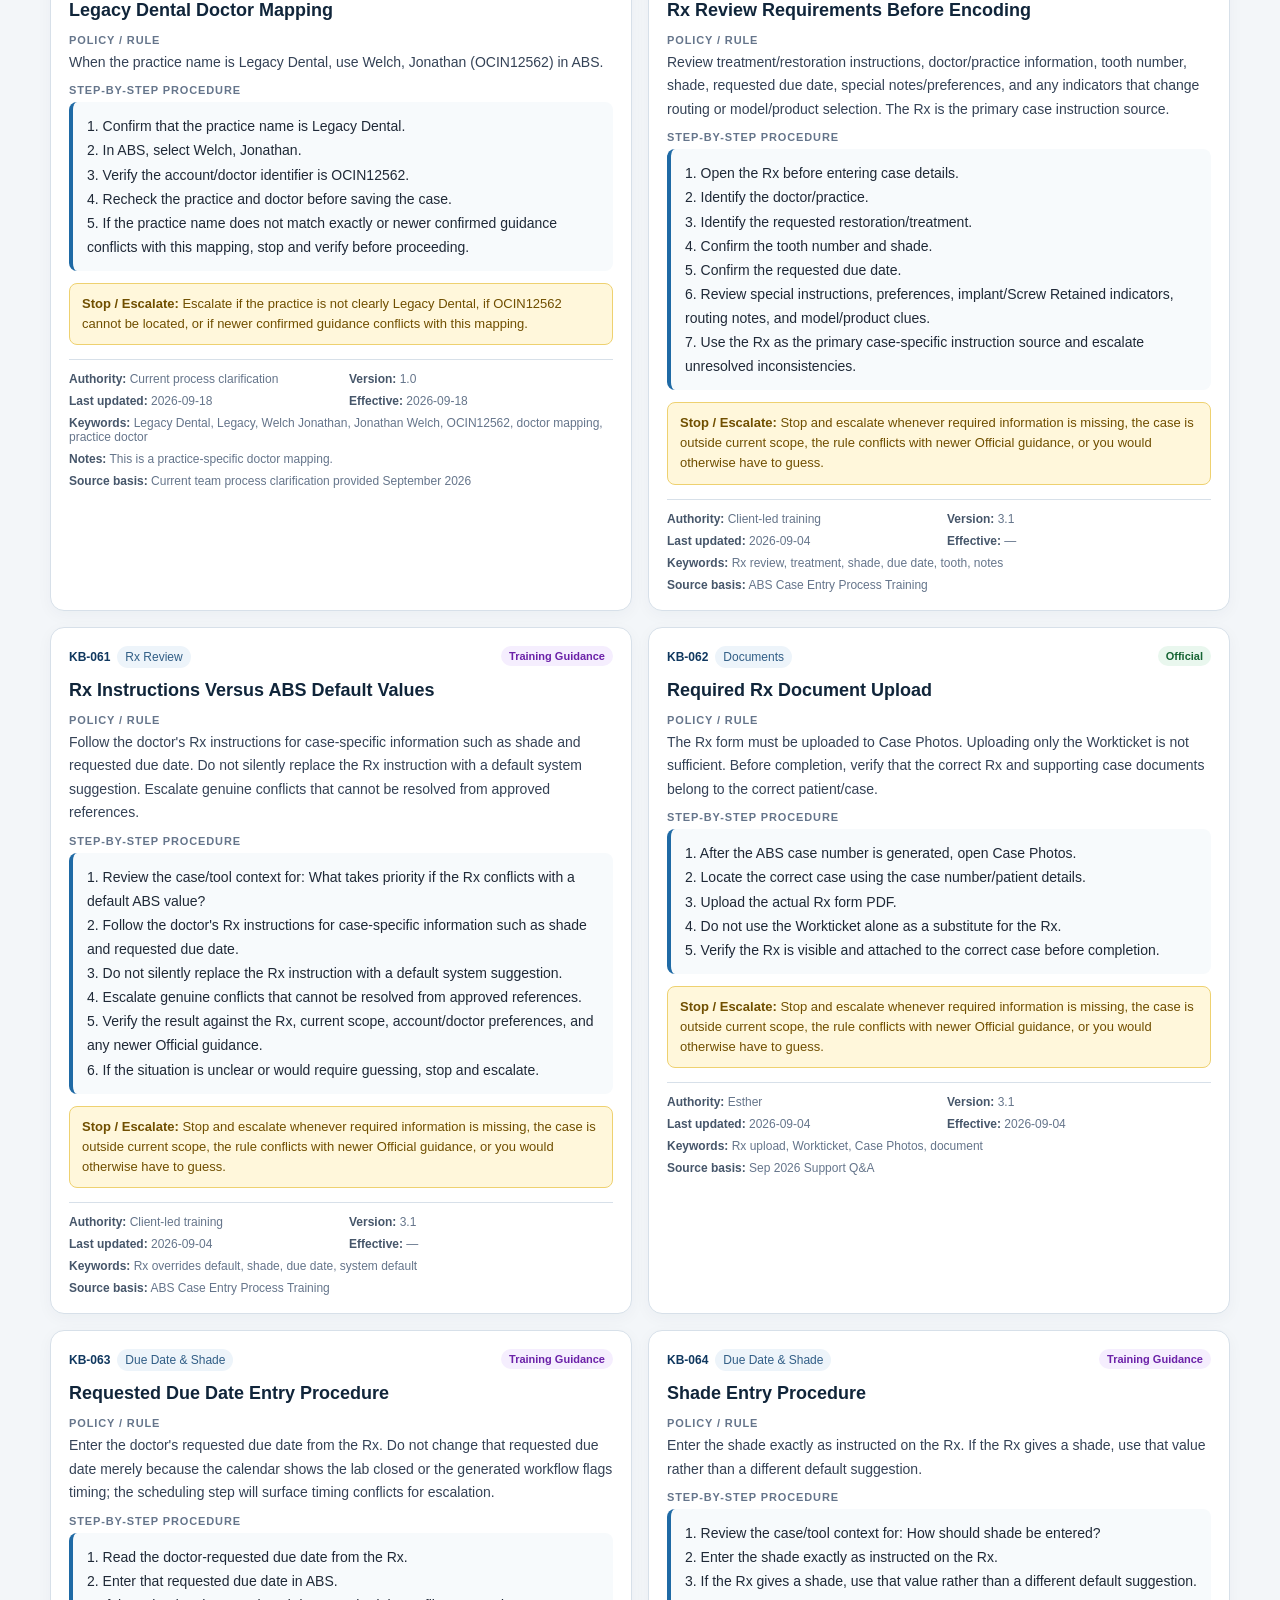
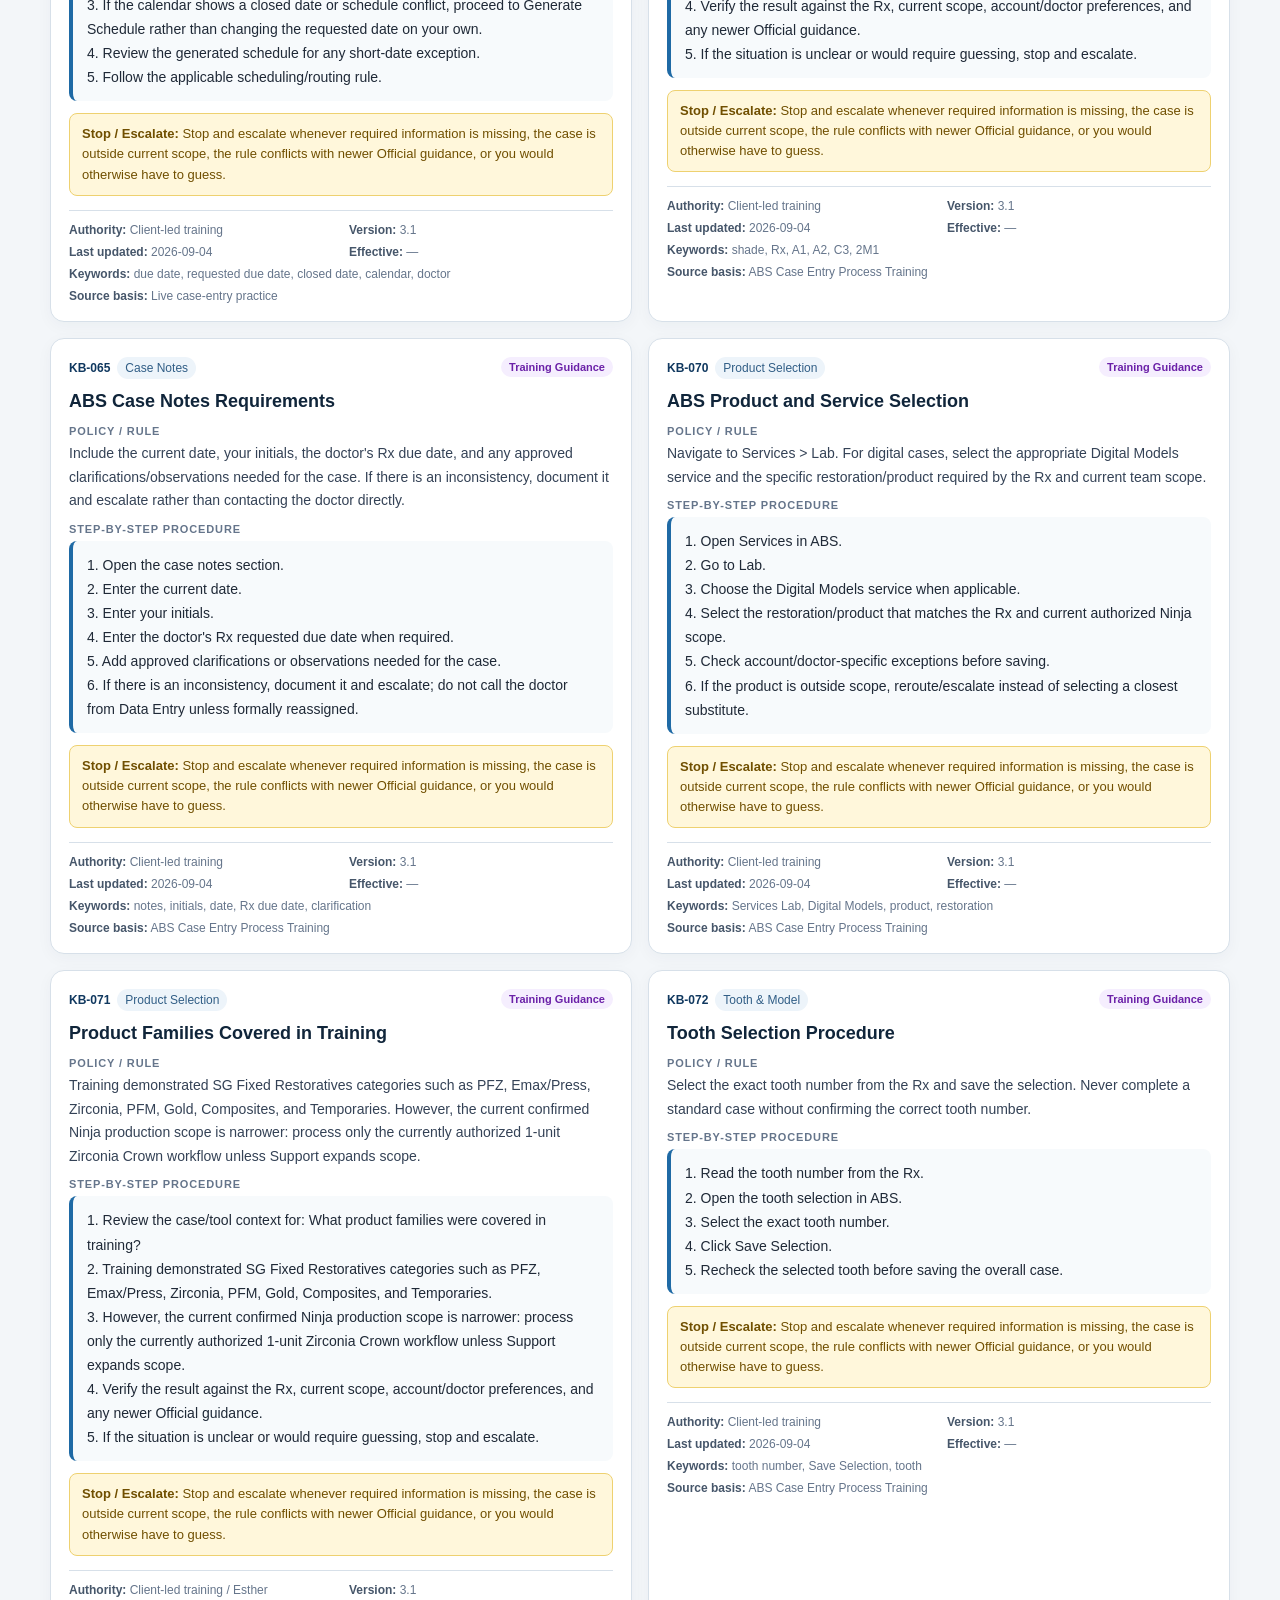
==== commit 2735d173: "Add AI intents for Inlay Onlay escalation and multiple Rx scans" ====
--- a/index.html
+++ b/index.html
@@ -49,7 +49,7 @@
 <div class="notice"><b>Authority rule:</b> “Official” means confirmed production guidance. “Training Guidance” preserves client-led training but may be superseded by newer Support answers. “Internal Team SOP” covers approved internal team operating procedures. “Pending Confirmation” is not an official instruction.</div><div class="feature"><div><b>ClearPath Case Assignment Procedure</b><br><span style="font-size:13px;color:#46566a">ClearPath is the current case-assignment tool. The detailed grab-case procedure will be added after the official steps are provided.</span></div><span style="font-size:12px;font-weight:800;color:#8a5b00">PROCEDURE PENDING</span></div><div class="feature"><div><b>Incisive Model Selection Visual Guide</b><br><span style="font-size:13px;color:#46566a">See anterior/posterior tooth ranges and Full Arch vs Quadrant examples.</span></div><a href="./model-selection-guide.html">Open Visual Guide</a></div><div class="feature"><div><b>ABS Case Entry Policy & Procedure</b><br><span style="font-size:13px;color:#46566a">Use the dedicated start-to-finish ABS checklist for live case entry.</span></div><a href="./abs-case-entry.html">Open ABS Step-by-Step</a></div>
 <section class="grid" id="results"></section><div class="empty" id="emptyState"><b>No matching article found.</b><br>Try another keyword, category, or authority filter.</div><div class="error" id="errorState"></div>
 </main>
-<footer class="footer">SKDLA Data Entry Knowledge Base • Version 3.11 • Incisive Visual Model Guide Added • September 5, 2026</footer>
+<footer class="footer">SKDLA Data Entry Knowledge Base • Version 3.12 • Yareli Inlay/Onlay + Multiple Rx Rules • September 25, 2026</footer>
 <script>
 let KB_DATA=[];
 const DATA_FILES=["data/kb-1.json","data/kb-2.json","data/kb-3.json","data/kb-4.json","data/kb-5.json","data/kb-6.json"];
@@ -101,6 +101,8 @@
   if(id==="KB-079"&&has(/(anterior|incisor|incisive|front tooth).*(model|full arch)|(model|full arch).*(anterior|incisor|incisive|front tooth)/))b+=34;
   if(id==="KB-096"&&has(/aspen/)&&has(/(short|shorted|shortage|schedule|day|days)/))b+=38;
   if(id==="KB-097"&&has(/(incisive|anterior|posterior|mini|quadrant|full arch|tooth range|teeth)/))b+=40;
+  if(id==="KB-141"&&has(/(inlay|onlay)/)&&has(/(zirconia|mono|monolithic|emax|escalate|oc)/))b+=45;
+  if(id==="KB-142"&&has(/(two|2|multiple|second|additional|partial)/)&&has(/(rx|scan|scans|prescription)/))b+=45;
   if(id==="P-004"&&has(/(doctor|dentist).*(not found|missing|not showing|cannot find|cant find)|(not found|missing|not showing|cannot find|cant find).*(doctor|dentist)/))b+=30;
   if(id==="KB-080"&&has(/implant/))b+=24;
   if(id==="KB-081"&&has(/screw.*retained|retained.*screw/))b+=28;
@@ -291,6 +293,13 @@
   if(has(/\banterior\b/) && has(/\bposterior\b/) && has(/\b(two|2|model|which|what)\b/)) return "incisive_mixed";
   if(has(/\bincisive\b/) && has(/\b(model|quadrant|full arch|posterior|anterior)\b/)) return "incisive_model";
 
+  if(has(/\b(inlay|onlay)\b/) && has(/\b(zirconia|mono|monolithic|emax|escalate|oc|orange county)\b/)) return "zirconia_inlay_onlay";
+
+  if(has(/\b(two|2|multiple|second|additional)\b/) && has(/\b(rx|scan|scans|prescription)\b/) &&
+     has(/\b(same patient|upload|attach|partial|additional|together|to add)\b/)) return "multiple_rx_scan";
+
+  if(has(/\b(partial)\b/) && has(/\b(scan|rx|additional|to add|need under)\b/)) return "multiple_rx_scan";
+
   return "generic";
 }
 function byId(id){return KB_DATA.find(a=>a["Article ID"]===id);}
@@ -493,6 +502,12 @@
   if(intent==="incisive_model"){
     return {text:"For Incisive cases, do not use Mini models. Use Quadrant or Full Arch depending on the tooth combination: anterior/incisor uses Full Arch; anterior + posterior uses Full Arch; three posterior teeth on opposing sides use Full Arch; and two posterior teeth on the same arch/next to each other use Quadrant. Check the visual guide and Doctor Preferences before finalizing.",ids:["KB-097","KB-079","KB-073"]};
   }
+  if(intent==="zirconia_inlay_onlay"){
+    return {text:"If the Rx is for a single-unit Zirconia Monolithic Inlay or Onlay, escalate the case to Orange County (OC). Yareli clarified that this Inlay/Onlay material/design is handled as EMAX for routing purposes, so it should not be processed as a normal single-unit Zirconia Crown. This is a valid escalation.",ids:["KB-141","KB-082","KB-071"]};
+  }
+  if(intent==="multiple_rx_scan"){
+    return {text:"If the same patient has two Rx files and the second Rx/scan is an additional scan for the same case, upload both Rx files together under the same ABS case. However, if the second scan specifically says 'to add' or 'need under partial,' add that scan under Partial instead. Verify that both files belong to the same patient/case before completion.",ids:["KB-142","KB-062","KB-101"]};
+  }
   return null;
 }
 function sentenceRelevance(text,q){
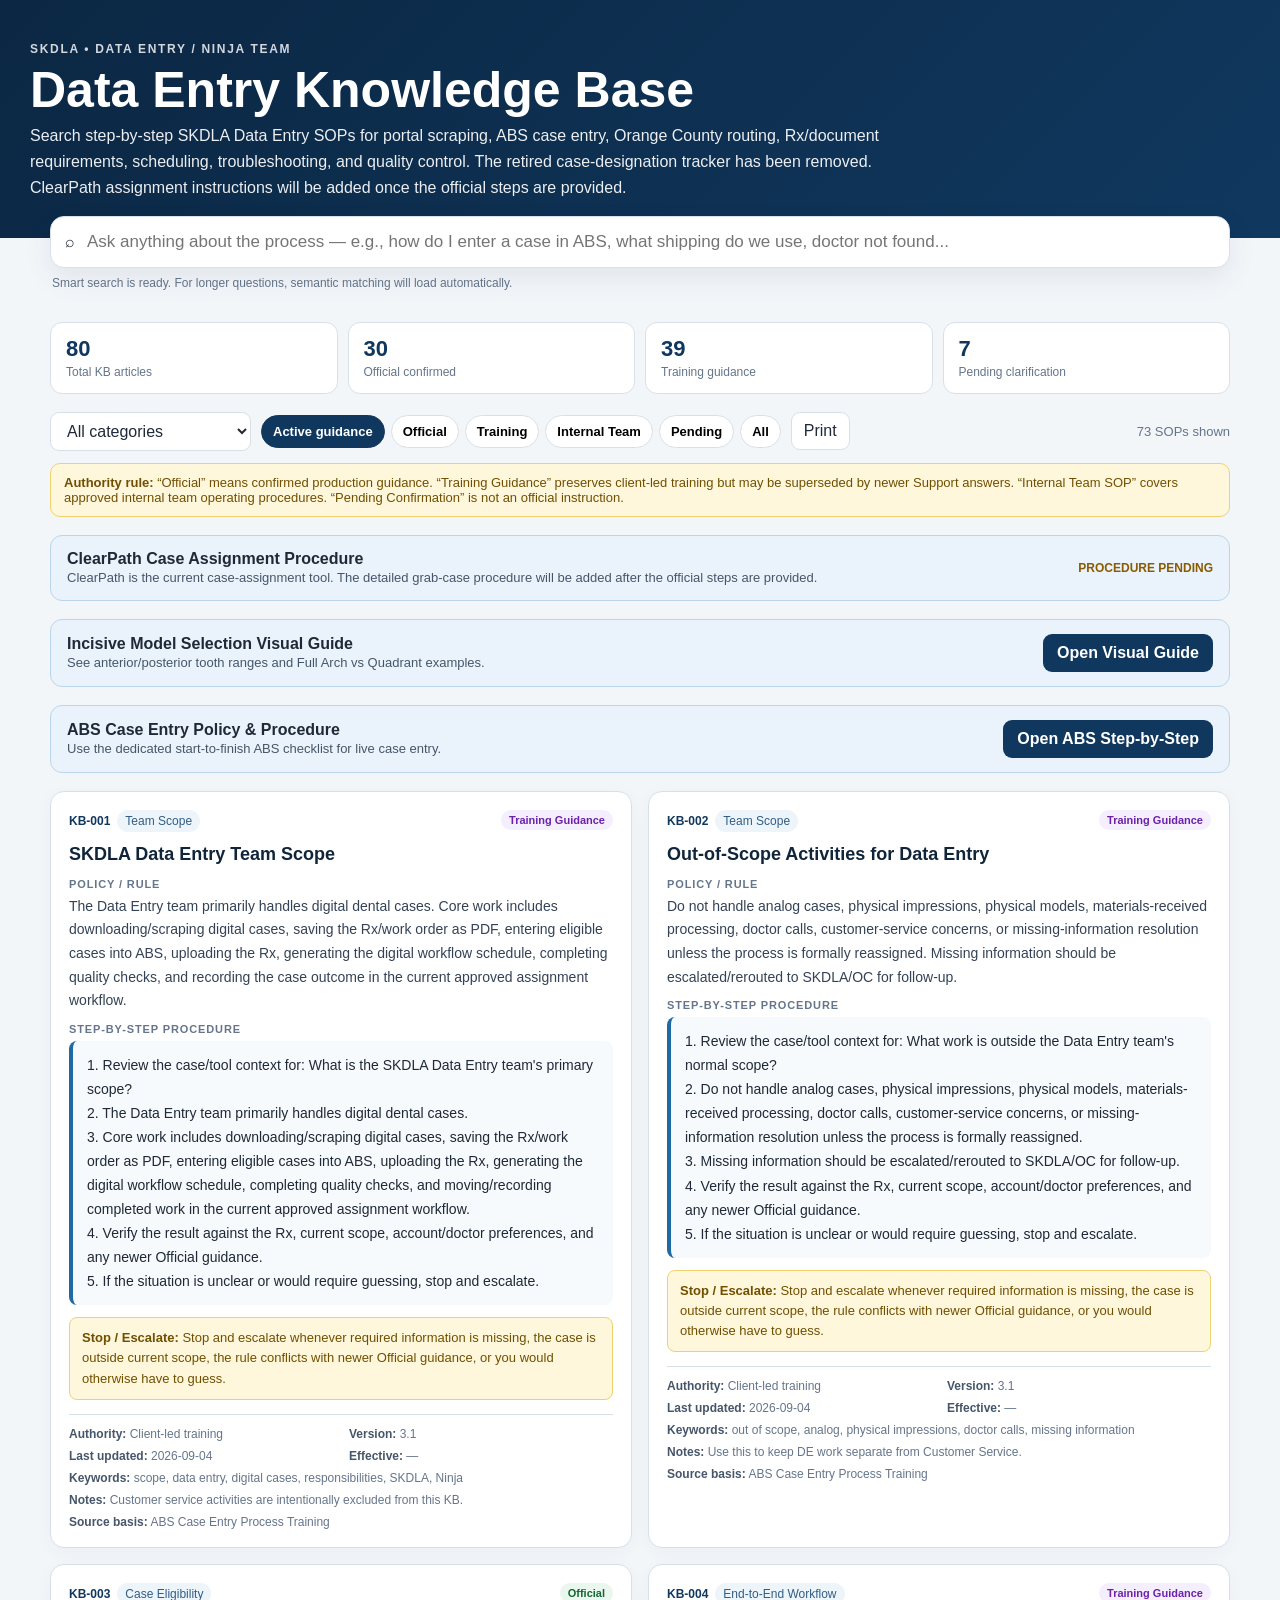
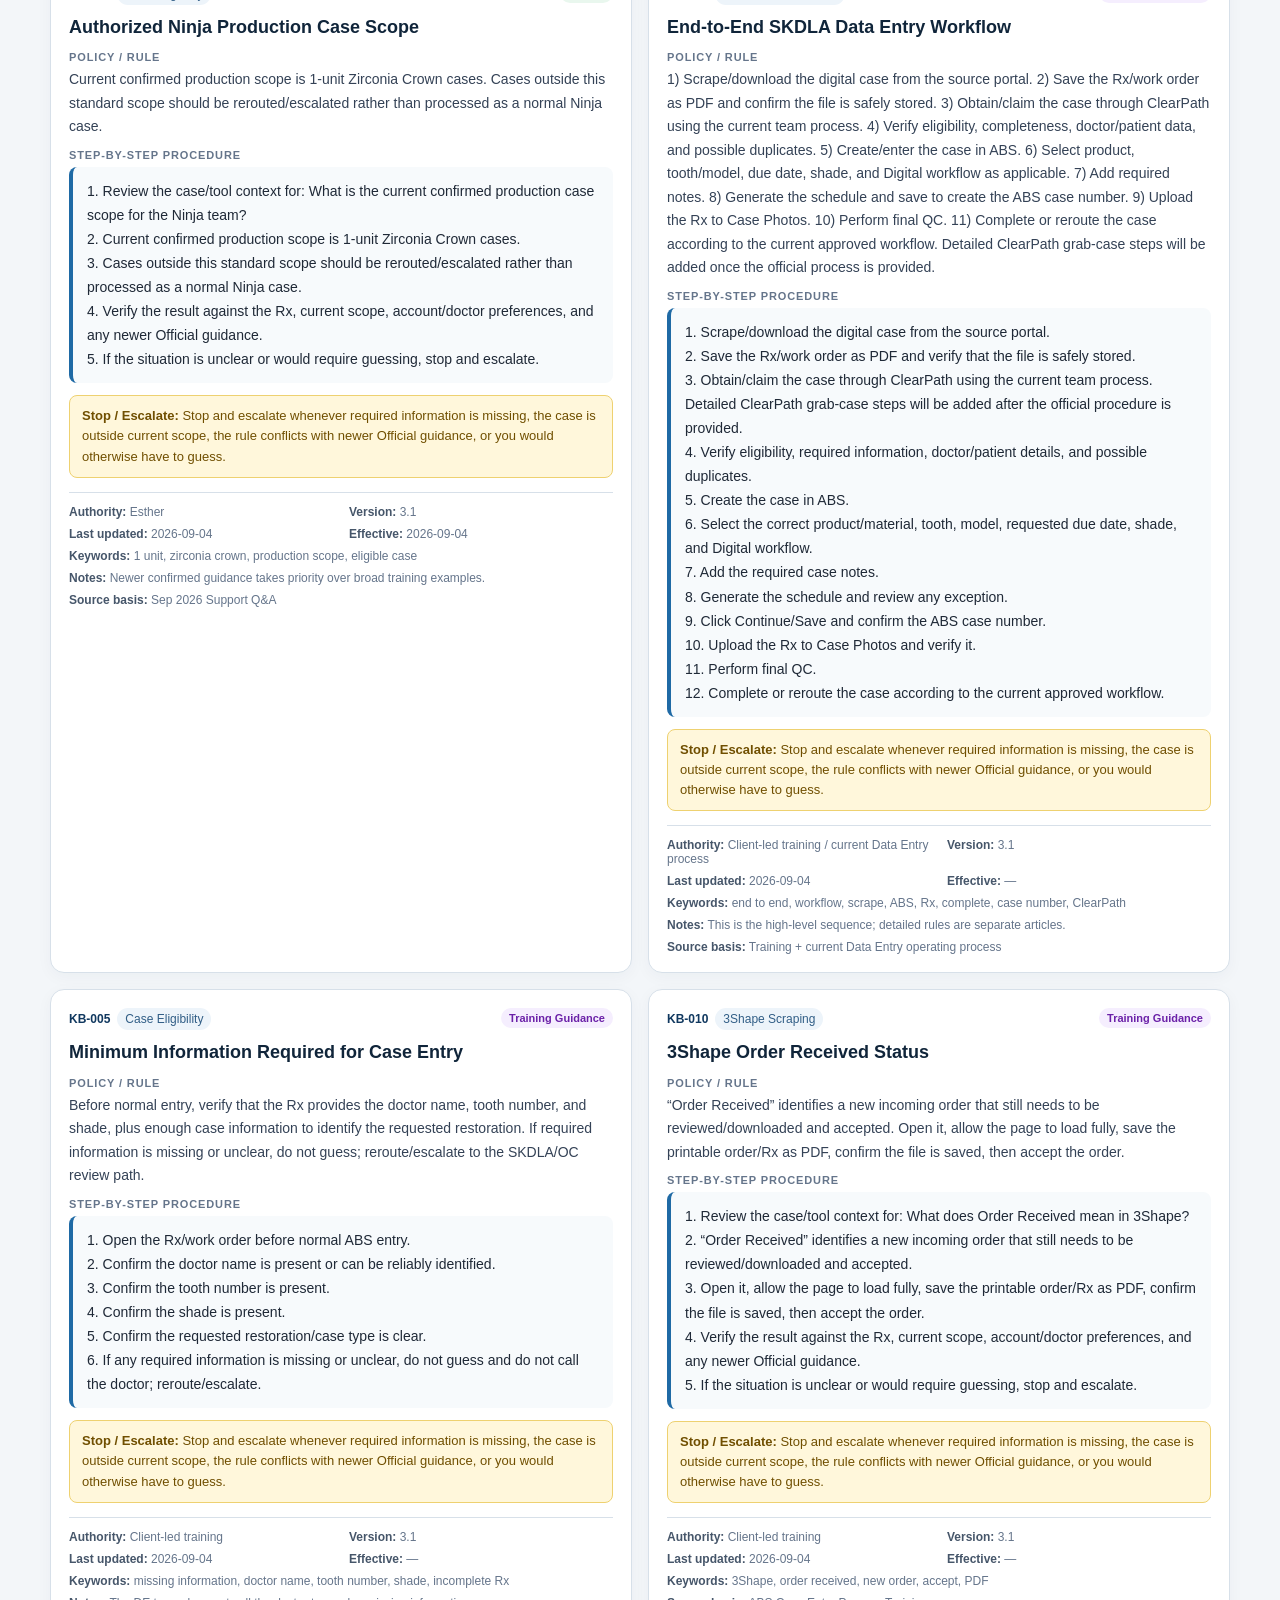
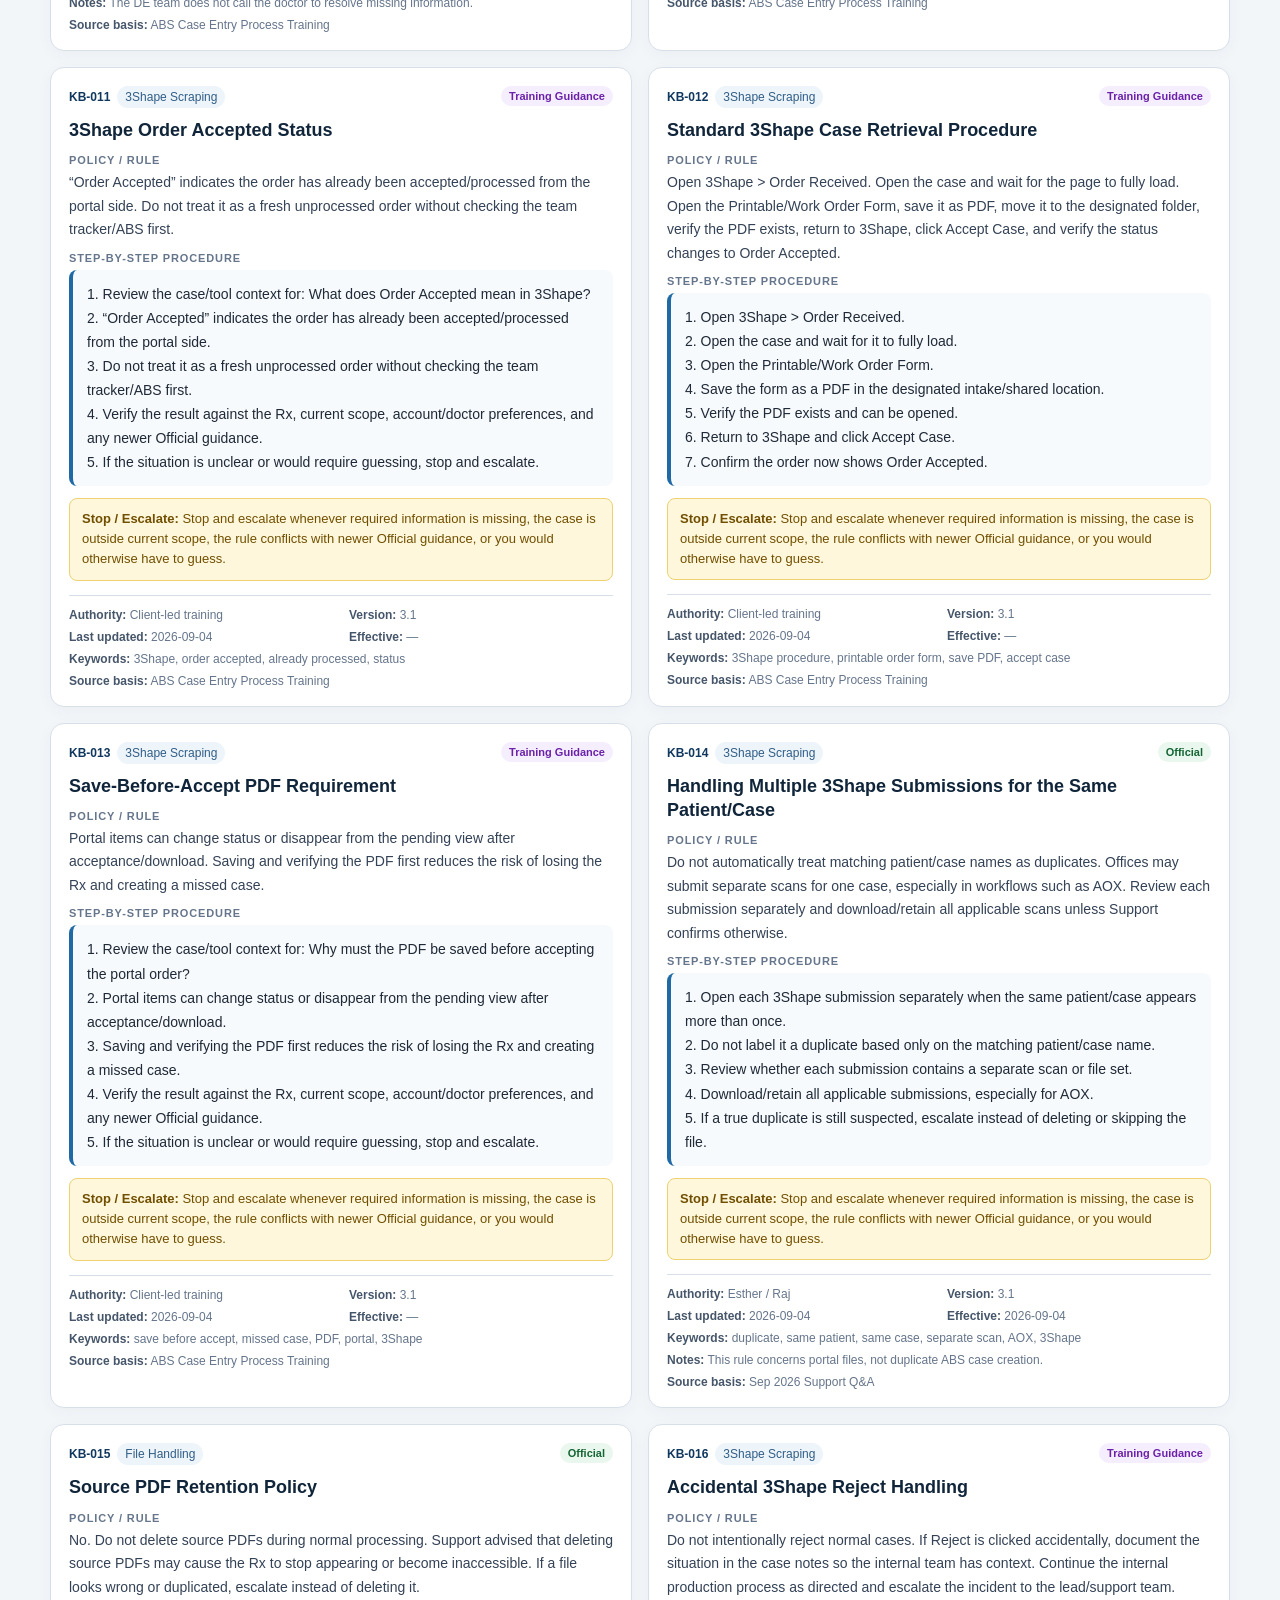
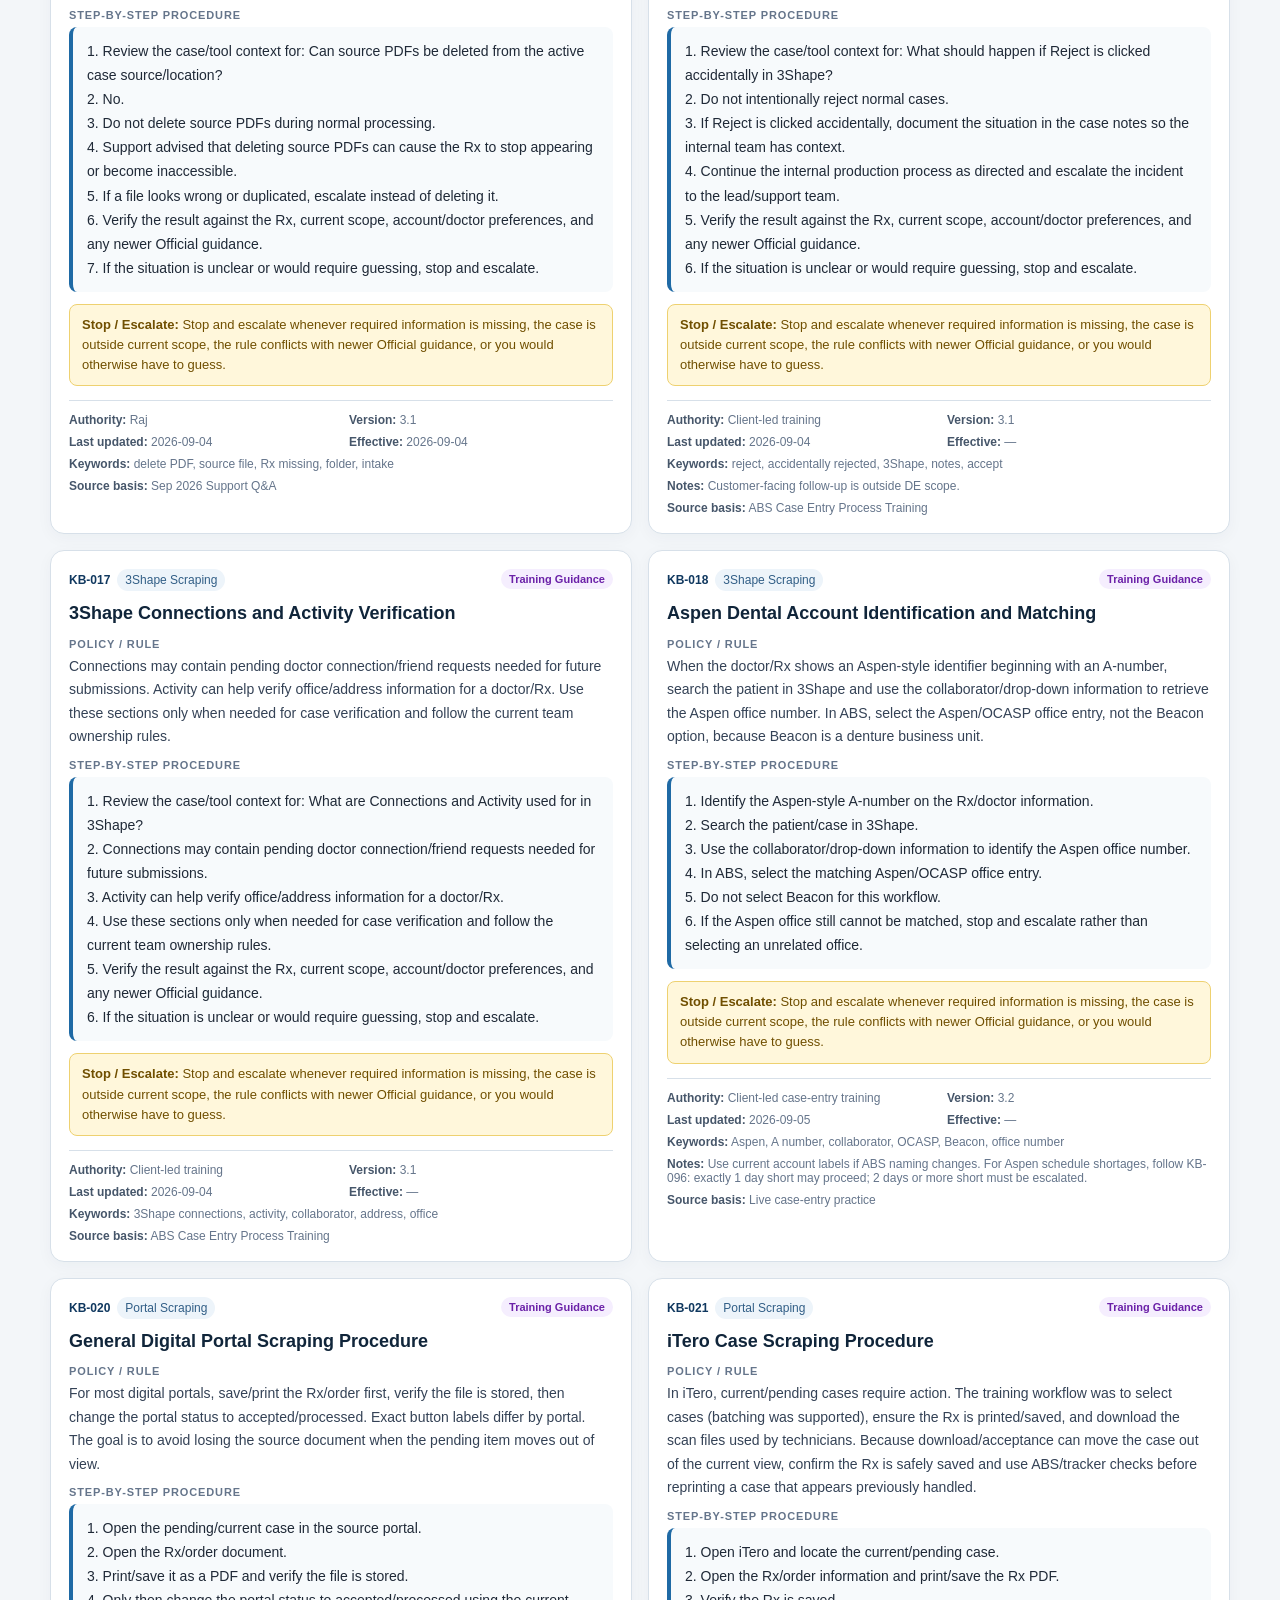
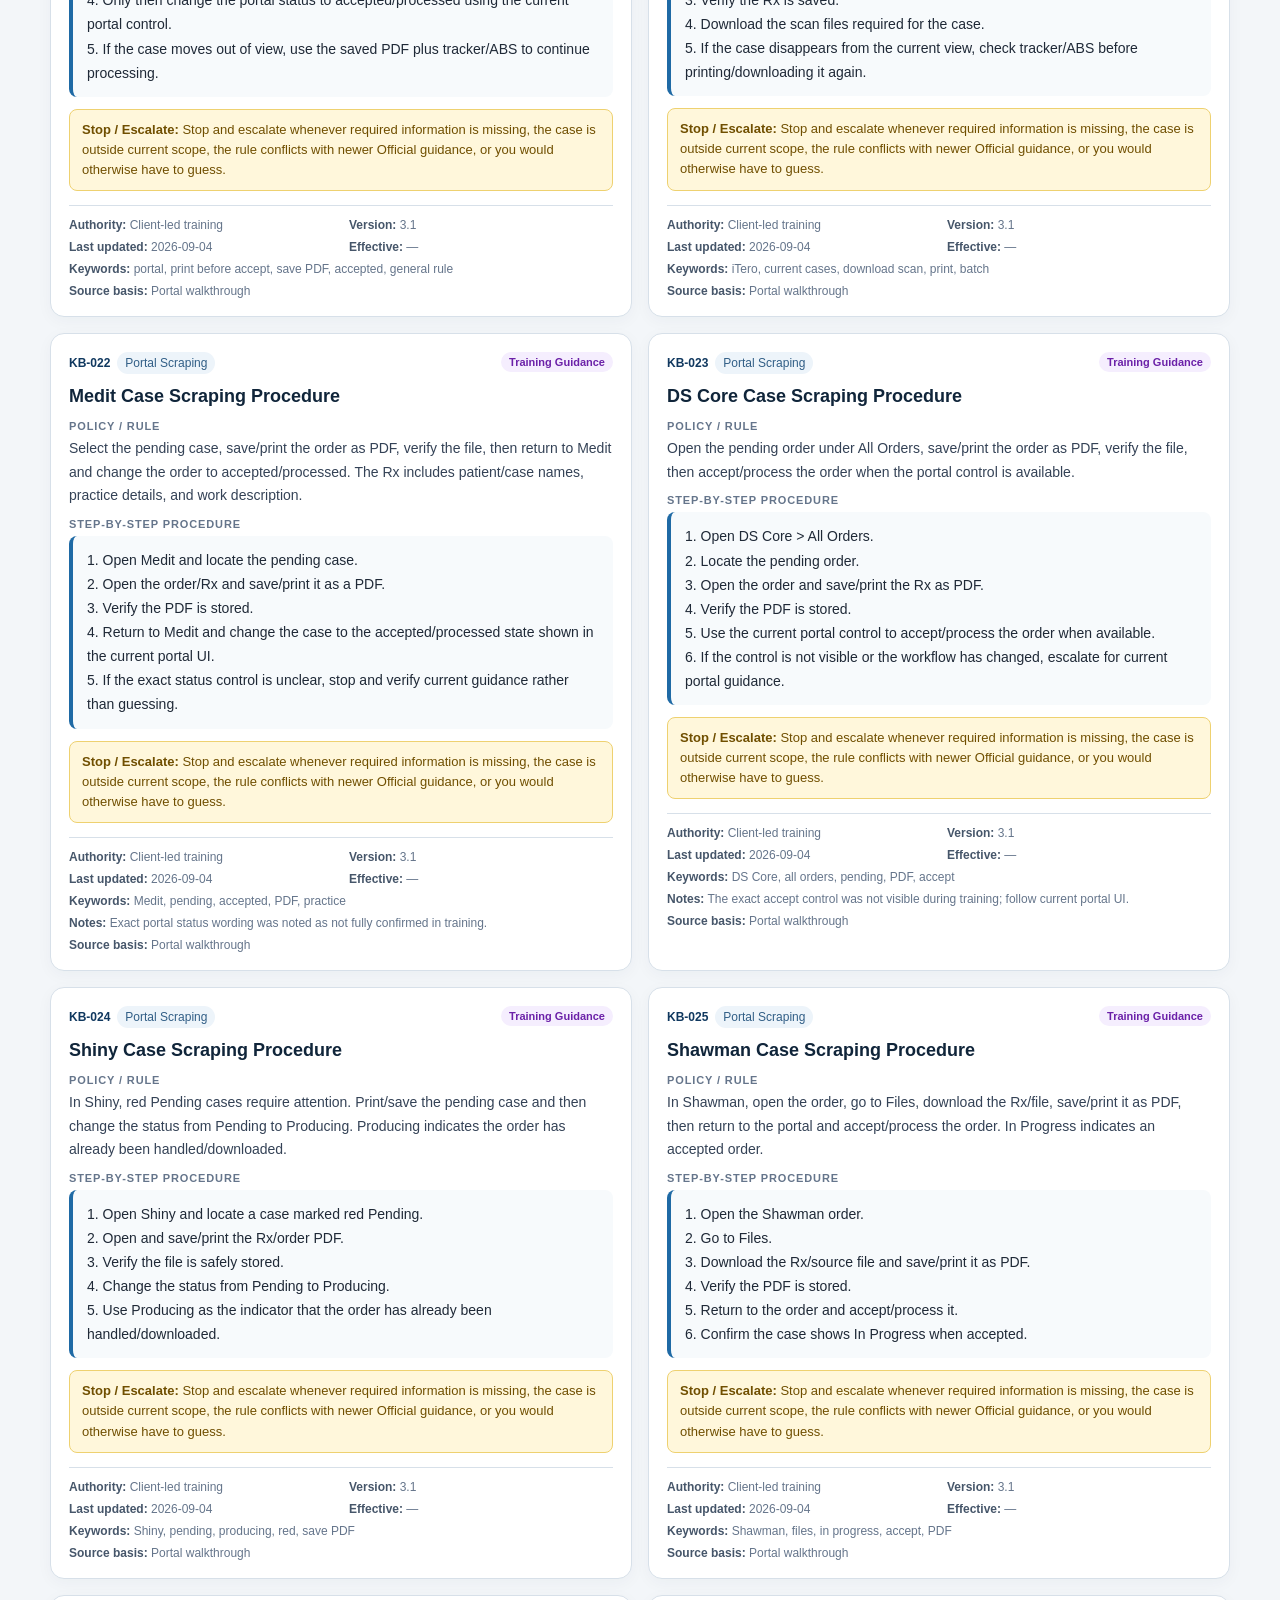
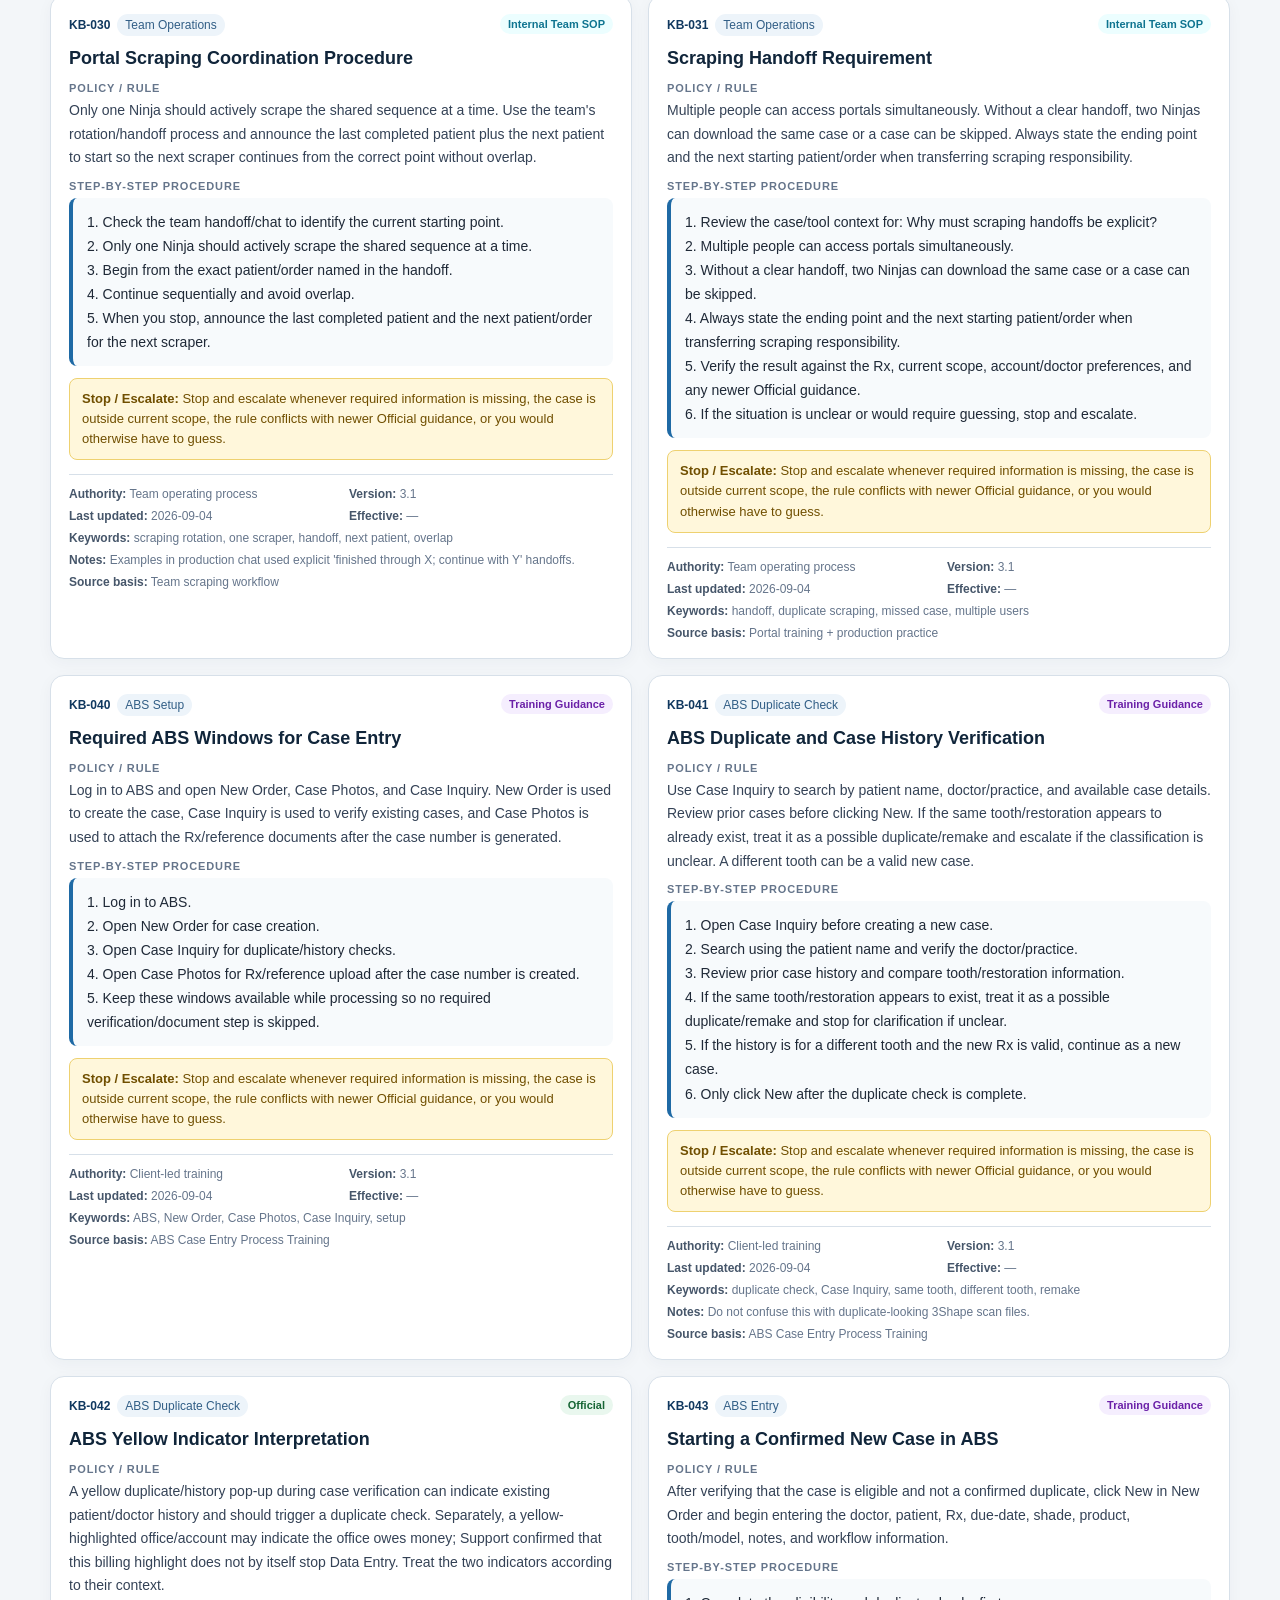
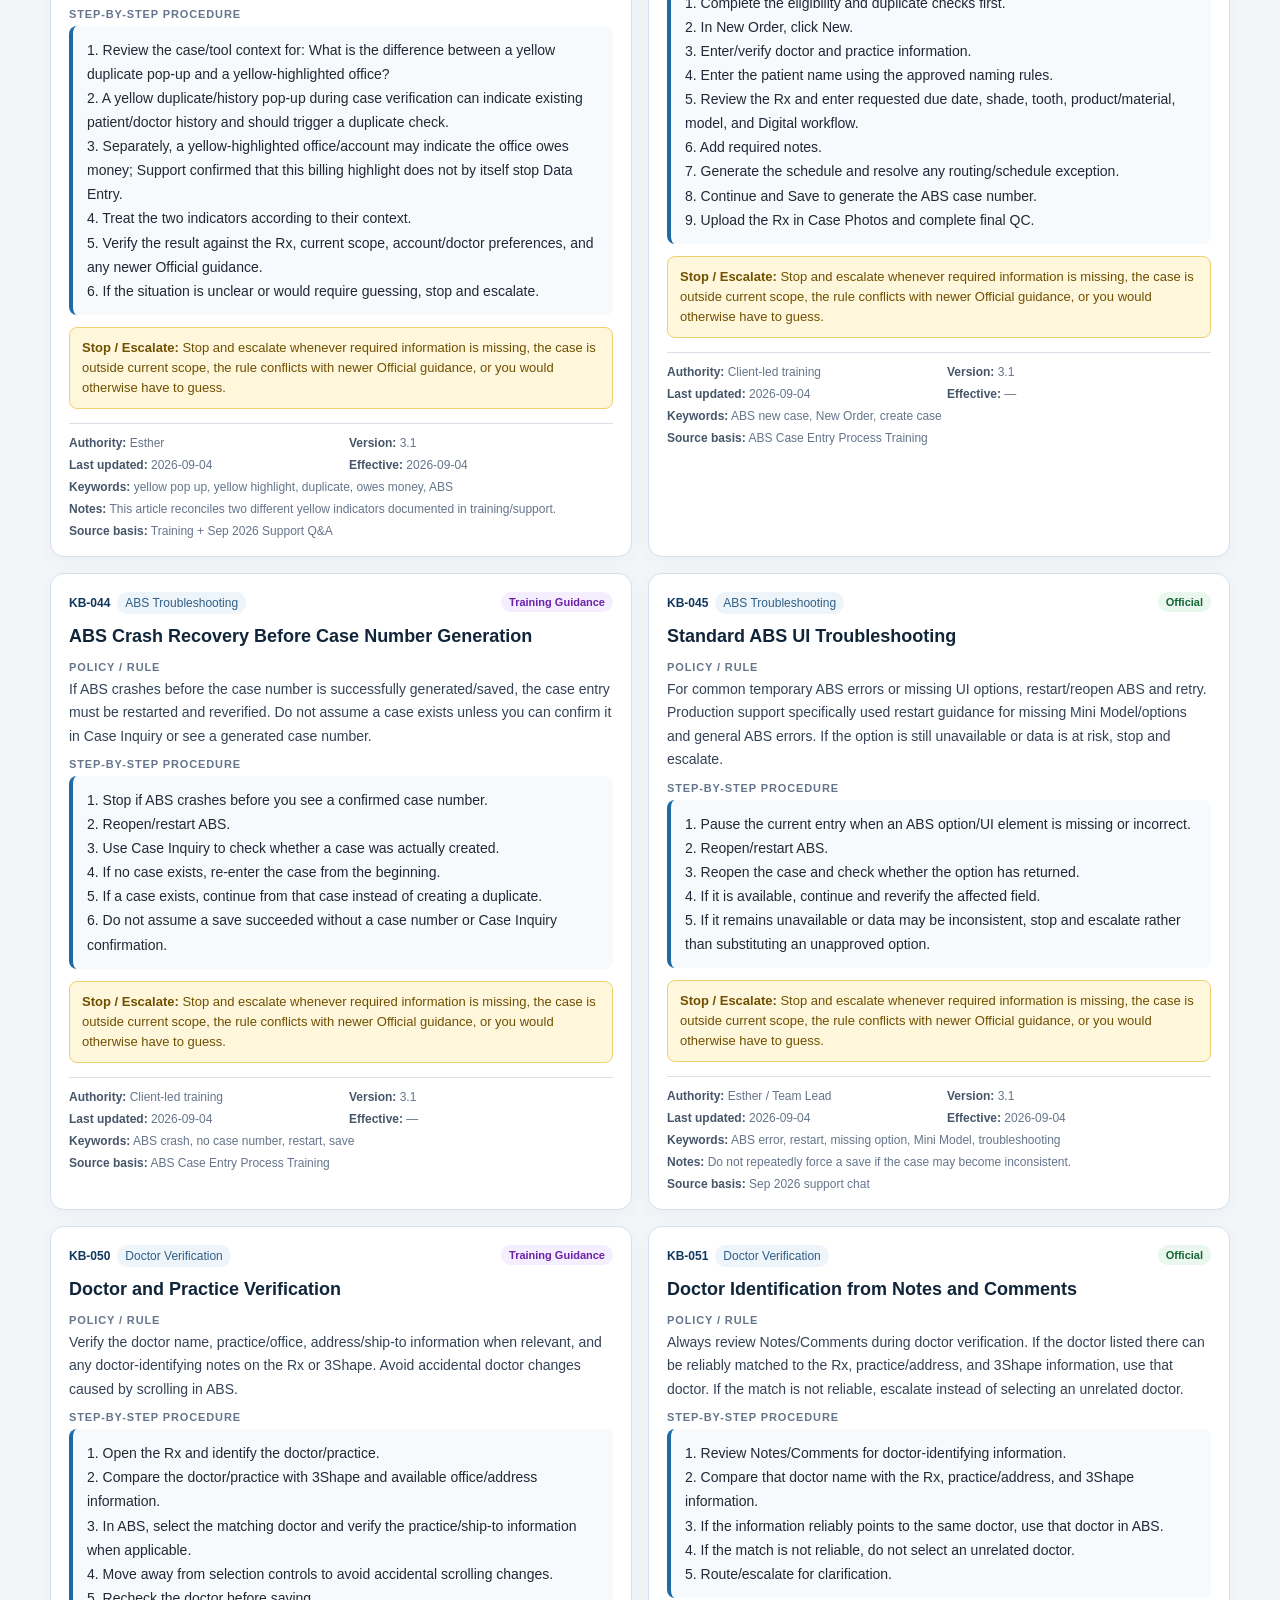
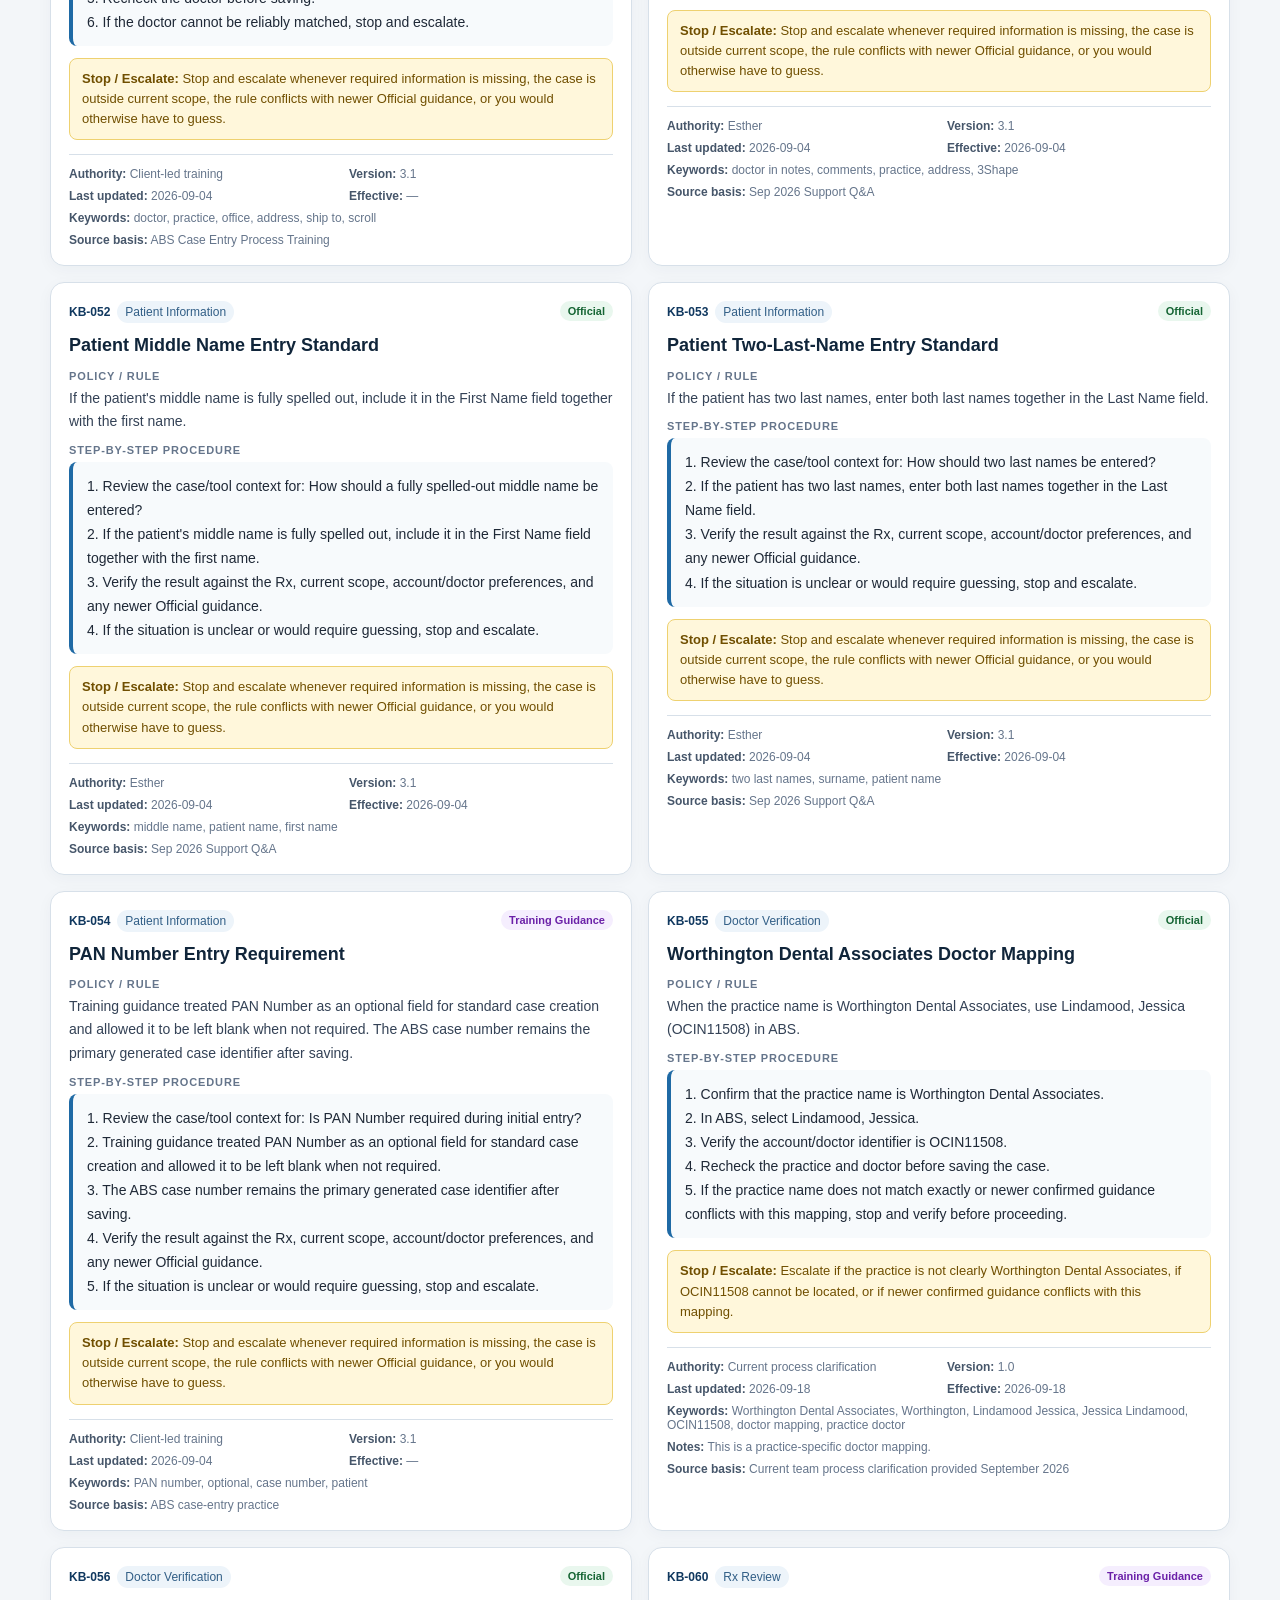
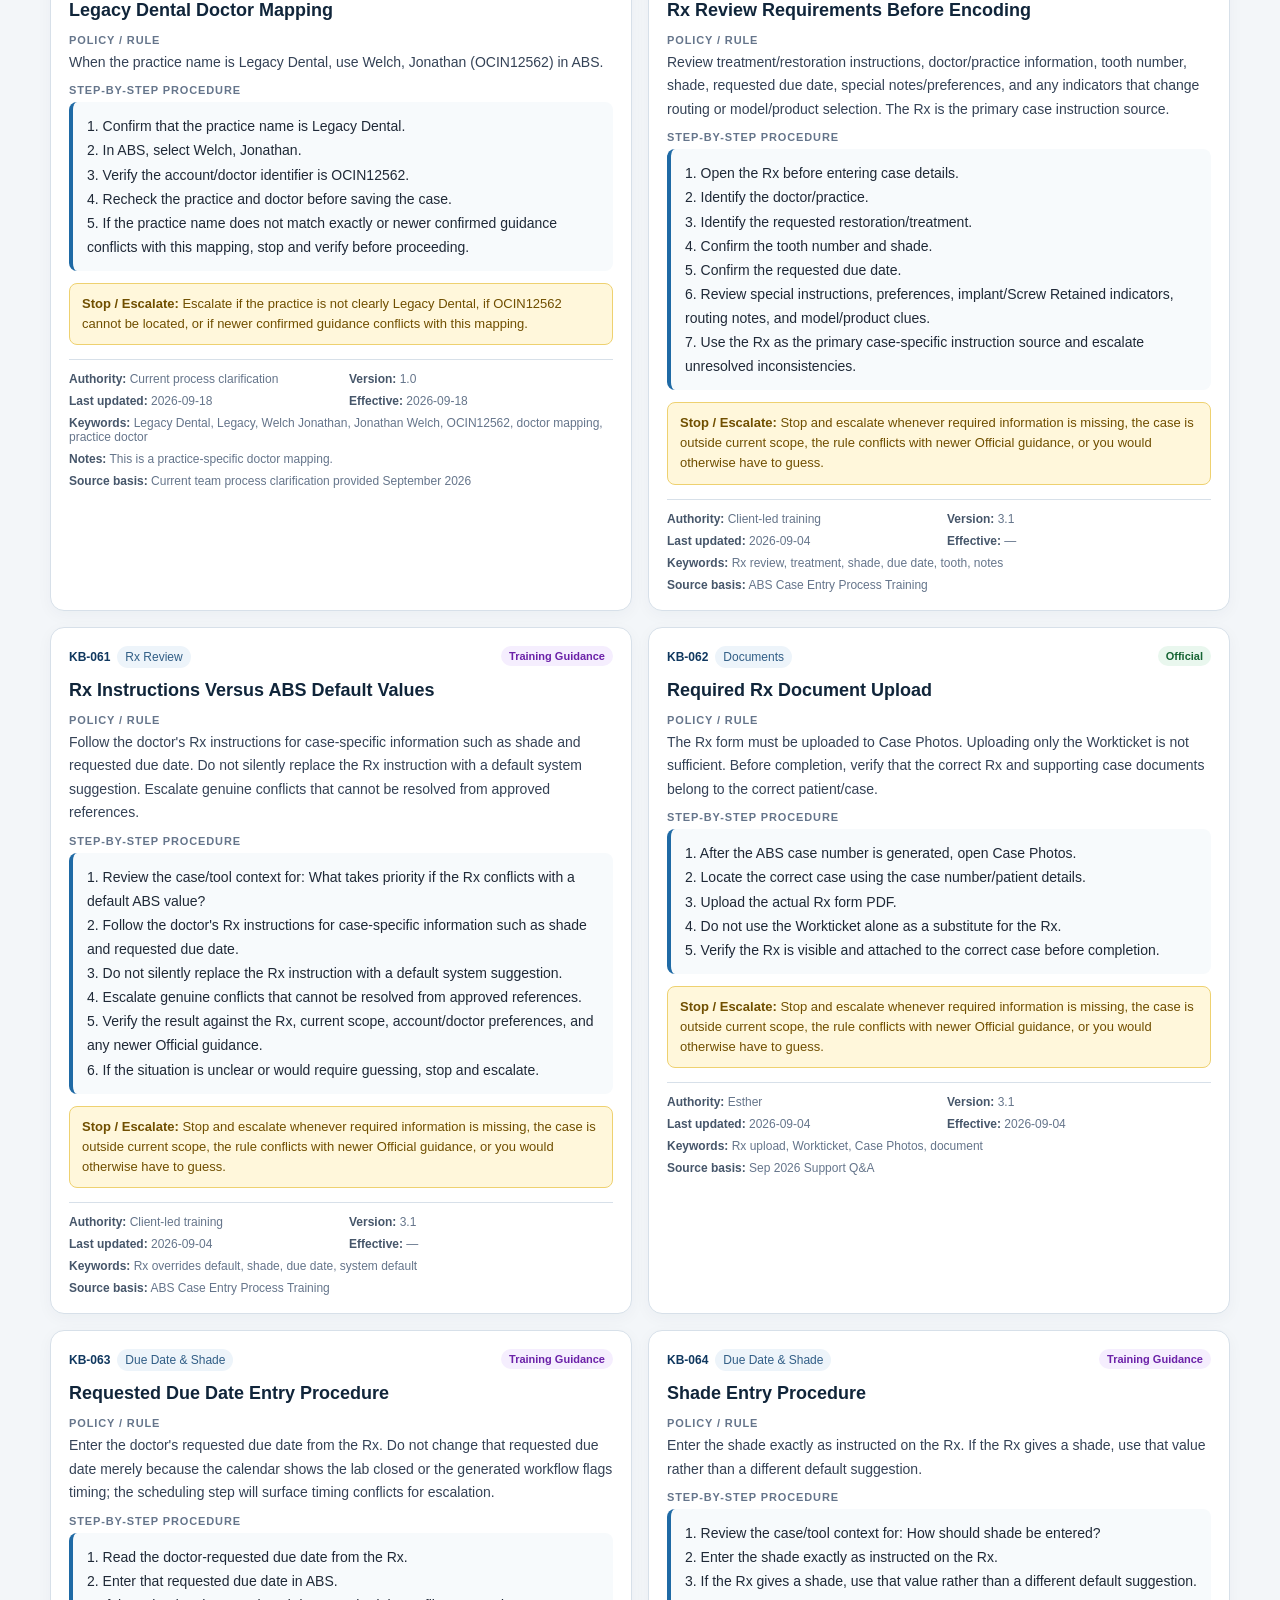
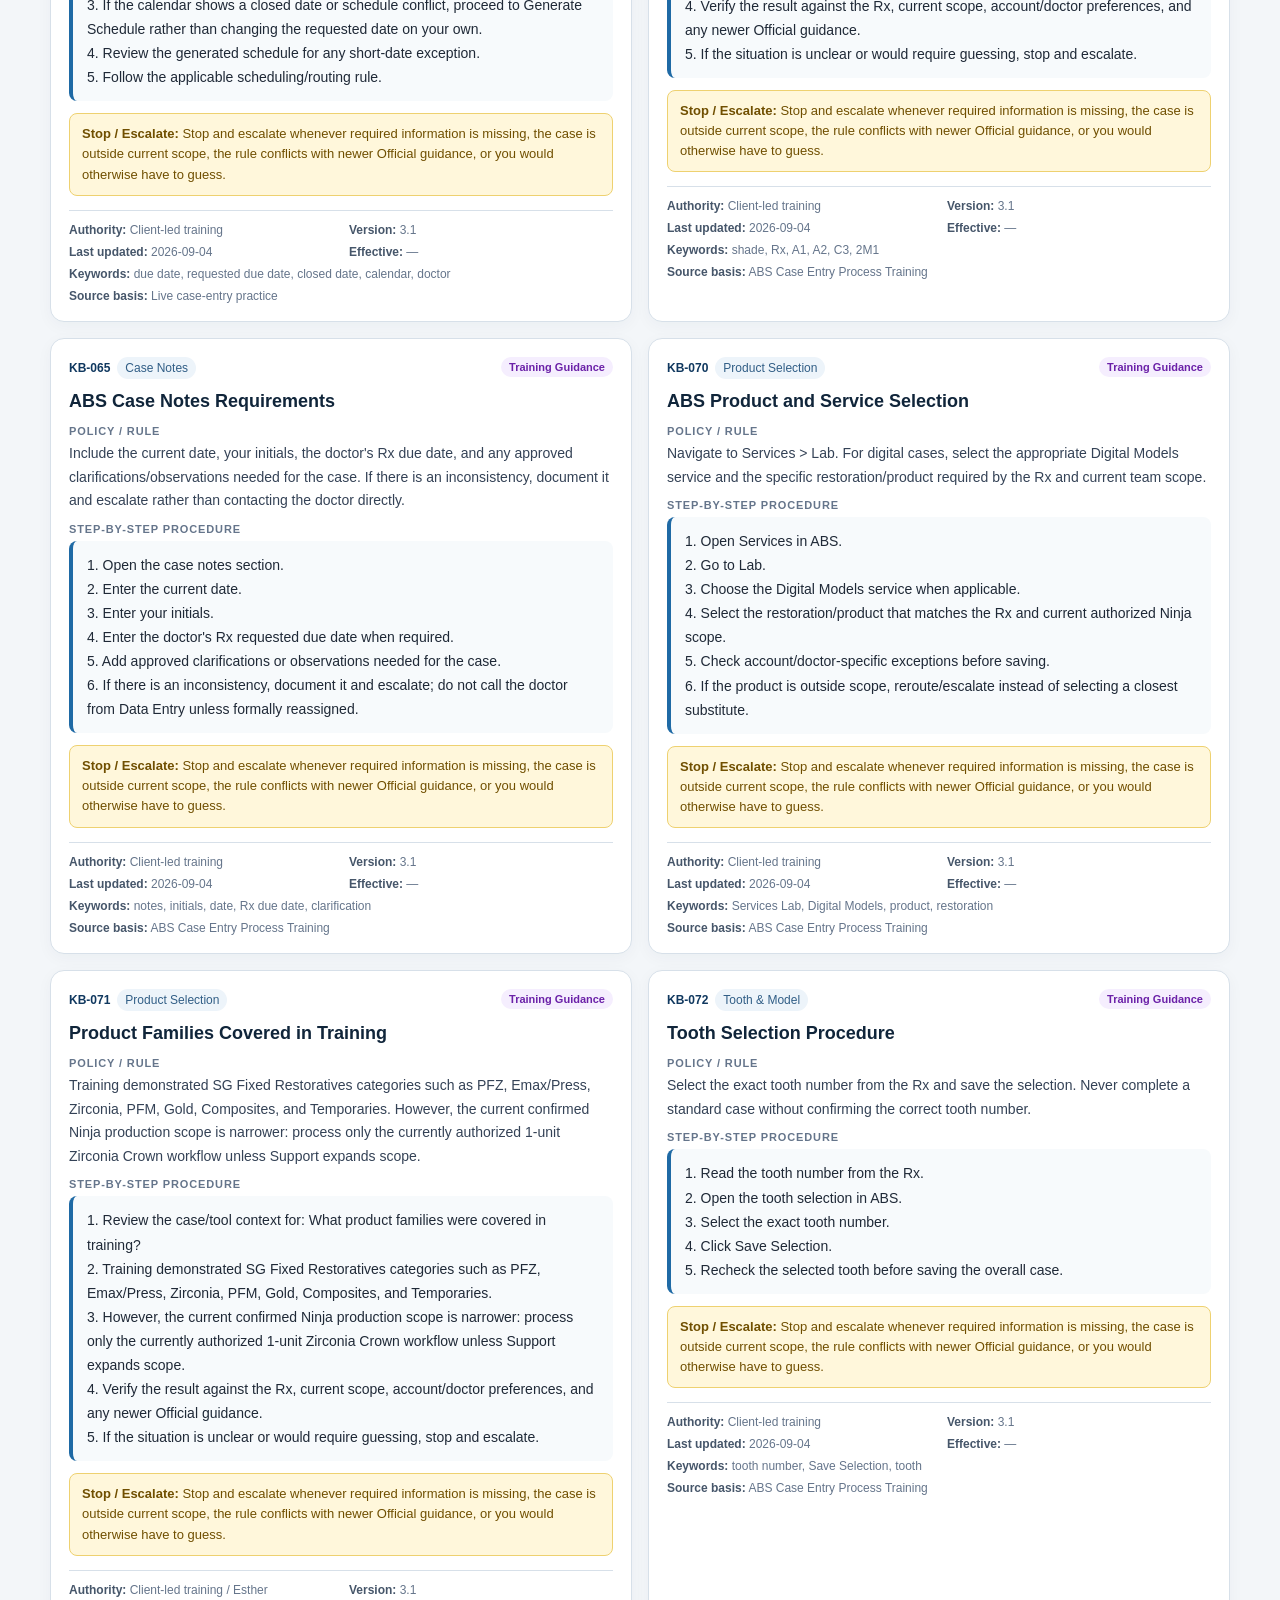
==== commit c7f1cb1e: "Add AI answers for layered Esthetic Zirconia and upper lower arch rules" ====
--- a/index.html
+++ b/index.html
@@ -49,7 +49,7 @@
 <div class="notice"><b>Authority rule:</b> “Official” means confirmed production guidance. “Training Guidance” preserves client-led training but may be superseded by newer Support answers. “Internal Team SOP” covers approved internal team operating procedures. “Pending Confirmation” is not an official instruction.</div><div class="feature"><div><b>ClearPath Case Assignment Procedure</b><br><span style="font-size:13px;color:#46566a">ClearPath is the current case-assignment tool. The detailed grab-case procedure will be added after the official steps are provided.</span></div><span style="font-size:12px;font-weight:800;color:#8a5b00">PROCEDURE PENDING</span></div><div class="feature"><div><b>Incisive Model Selection Visual Guide</b><br><span style="font-size:13px;color:#46566a">See anterior/posterior tooth ranges and Full Arch vs Quadrant examples.</span></div><a href="./model-selection-guide.html">Open Visual Guide</a></div><div class="feature"><div><b>ABS Case Entry Policy & Procedure</b><br><span style="font-size:13px;color:#46566a">Use the dedicated start-to-finish ABS checklist for live case entry.</span></div><a href="./abs-case-entry.html">Open ABS Step-by-Step</a></div>
 <section class="grid" id="results"></section><div class="empty" id="emptyState"><b>No matching article found.</b><br>Try another keyword, category, or authority filter.</div><div class="error" id="errorState"></div>
 </main>
-<footer class="footer">SKDLA Data Entry Knowledge Base • Version 3.12 • Yareli Inlay/Onlay + Multiple Rx Rules • September 25, 2026</footer>
+<footer class="footer">SKDLA Data Entry Knowledge Base • Version 3.13 • Zirconia Rx & Arch Model Rules • October 7, 2026</footer>
 <script>
 let KB_DATA=[];
 const DATA_FILES=["data/kb-1.json","data/kb-2.json","data/kb-3.json","data/kb-4.json","data/kb-5.json","data/kb-6.json"];
@@ -103,6 +103,8 @@
   if(id==="KB-097"&&has(/(incisive|anterior|posterior|mini|quadrant|full arch|tooth range|teeth)/))b+=40;
   if(id==="KB-141"&&has(/(inlay|onlay)/)&&has(/(zirconia|mono|monolithic|emax|escalate|oc)/))b+=45;
   if(id==="KB-142"&&has(/(two|2|multiple|second|additional|partial)/)&&has(/(rx|scan|scans|prescription)/))b+=45;
+  if(id==="KB-140"&&has(/(layered|multilayered|esthetic|aesthetic|porcelain|ceramic|shade|shades)/)&&has(/(zirconia|shade|shades)/))b+=46;
+  if(id==="KB-143"&&has(/zirconia/)&&has(/upper/)&&has(/lower/)&&has(/(arch|arches|print|model)/))b+=46;
   if(id==="P-004"&&has(/(doctor|dentist).*(not found|missing|not showing|cannot find|cant find)|(not found|missing|not showing|cannot find|cant find).*(doctor|dentist)/))b+=30;
   if(id==="KB-080"&&has(/implant/))b+=24;
   if(id==="KB-081"&&has(/screw.*retained|retained.*screw/))b+=28;
@@ -300,6 +302,12 @@
 
   if(has(/\b(partial)\b/) && has(/\b(scan|rx|additional|to add|need under)\b/)) return "multiple_rx_scan";
 
+  if(has(/\b(layered|multilayered|multi layered)\b/) && has(/\bzirconia\b/)) return "layered_zirconia";
+  if(has(/\b(esthetic|aesthetic)\b/) && has(/\bzirconia\b/)) return "esthetic_zirconia";
+  if(has(/\b(porcelain ceramic|porcelain\/ceramic)\b/) && has(/\bzirconia\b/)) return "porcelain_ceramic_zirconia";
+  if(has(/\b(two|2|multiple|more than one)\b/) && has(/\bshade|shades\b/)) return "multiple_shades";
+  if(has(/\bzirconia\b/) && has(/\bupper\b/) && has(/\blower\b/) && has(/\barch|arches|print|model\b/)) return "upper_lower_arch_model";
+
   return "generic";
 }
 function byId(id){return KB_DATA.find(a=>a["Article ID"]===id);}
@@ -508,6 +516,21 @@
   if(intent==="multiple_rx_scan"){
     return {text:"If the same patient has two Rx files and the second Rx/scan is an additional scan for the same case, upload both Rx files together under the same ABS case. However, if the second scan specifically says 'to add' or 'need under partial,' add that scan under Partial instead. Verify that both files belong to the same patient/case before completion.",ids:["KB-142","KB-062","KB-101"]};
   }
+  if(intent==="layered_zirconia"){
+    return {text:"If the Rx notes say layered zirconia or multilayered zirconia, stop normal case entry and escalate the case to Orange County (OC). This wording should not be processed as a regular Zirconia case. Multilayered Zirconia had previously been clarified as PFZ-related for this workflow.",ids:["KB-140","KB-082"]};
+  }
+  if(intent==="esthetic_zirconia"){
+    return {text:"If the Rx says Esthetic Zirconia, proceed with case entry. Esthetic Zirconia is treated as regular Zirconia for this workflow unless another separate escalation rule is present on the case.",ids:["KB-140"]};
+  }
+  if(intent==="porcelain_ceramic_zirconia"){
+    return {text:"If the Rx says Porcelain/Ceramic Zirconia, proceed with case entry unless another independent escalation condition applies. Treat this wording as an allowed Zirconia entry under the current guidance.",ids:["KB-140"]};
+  }
+  if(intent==="multiple_shades"){
+    return {text:"If the Rx notes contain more than one shade, enter and include all shades listed on the Rx. Do not choose only one shade when multiple shades are specifically provided.",ids:["KB-140","KB-064"]};
+  }
+  if(intent==="upper_lower_arch_model"){
+    return {text:"If a single- or multiple-unit Zirconia Rx specifically states that both the upper and lower arch should be printed, select the Full Arch model. Recheck the model against the Rx notes before generating the schedule. If the arch wording is different or unclear, verify the applicable model rule instead of guessing.",ids:["KB-143","KB-073"]};
+  }
   return null;
 }
 function sentenceRelevance(text,q){
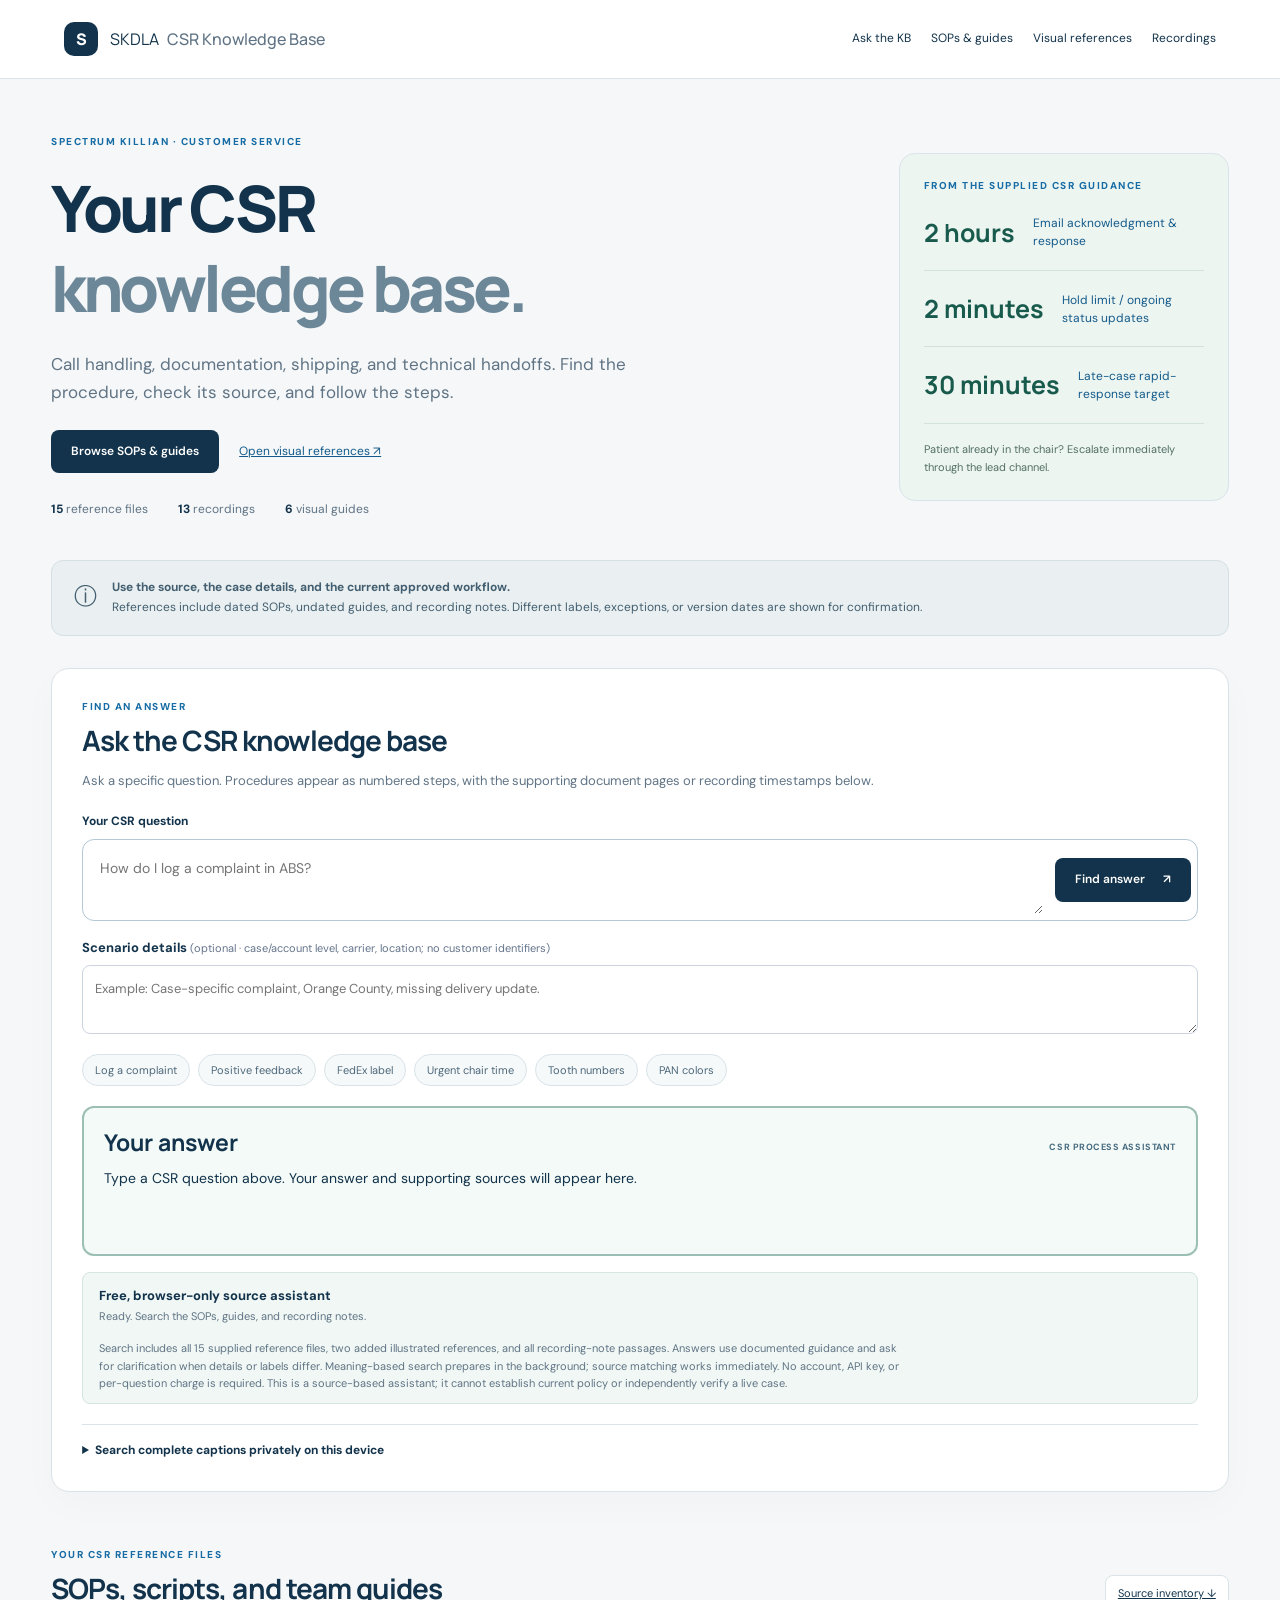
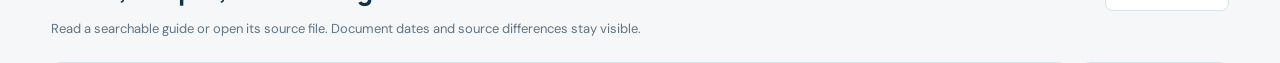
==== commit 7431e5ea: "Build the CSR knowledge base with reference files and visual guides" ====
--- a/index.html
+++ b/index.html
@@ -1,686 +1,2 @@
-<!DOCTYPE html>
-<html lang="en">
-<head>
-<meta charset="utf-8">
-<meta name="viewport" content="width=device-width, initial-scale=1">
-<meta name="description" content="SKDLA Data Entry Ninja Knowledge Base">
-<title>SKDLA Data Entry Knowledge Base</title>
-<style>
-:root{--navy:#10385f;--navy2:#0b2743;--bg:#f3f6f9;--card:#fff;--text:#1f2937;--muted:#65758b;--line:#d7e0e9;--green:#166534;--greenbg:#e9f7ee;--purple:#6b21a8;--purplebg:#f5eefe;--cyan:#0e7490;--cyanbg:#ecfeff;--amber:#8a5b00;--amberbg:#fff7db;--shadow:0 10px 28px rgba(15,43,72,.08)}
-*{box-sizing:border-box}html{scroll-behavior:smooth}body{margin:0;font-family:"Segoe UI",Arial,sans-serif;color:var(--text);background:var(--bg)}button,input,select{font:inherit}
-.hero{background:linear-gradient(135deg,var(--navy2),var(--navy));color:#fff;padding:42px 20px 36px}.hero-inner{max-width:1220px;margin:auto}.eyebrow{font-size:12px;letter-spacing:.14em;text-transform:uppercase;font-weight:800;opacity:.82}
-h1{margin:8px 0 6px;font-size:clamp(30px,5vw,50px);line-height:1.05}.subtitle{max-width:880px;margin:0;line-height:1.65;opacity:.92}
-.search-wrap{max-width:1220px;margin:-22px auto 0;padding:0 20px;position:relative;z-index:3}.search-box{background:#fff;border:1px solid var(--line);box-shadow:var(--shadow);border-radius:14px;padding:14px;display:flex;gap:10px;align-items:center}
-#searchInput{width:100%;border:none;outline:none;font-size:17px;background:transparent}.semantic-status{max-width:1220px;margin:8px auto 0;padding:0 22px;font-size:12px;color:#65758b;min-height:18px}.semantic-status strong{color:#10385f}.semantic-status.ready{color:#166534}.semantic-status.loading{color:#8a5b00}.semantic-status.fallback{color:#65758b}.assistant-panel{max-width:1220px;margin:12px auto 0;padding:0 20px;display:none}.assistant-card{background:#fff;border:2px solid #8fbde0;border-radius:14px;box-shadow:0 10px 28px rgba(15,43,72,.10);overflow:hidden}.assistant-head{display:flex;align-items:center;justify-content:space-between;gap:12px;background:#eaf3fb;padding:11px 15px;border-bottom:1px solid #cfe1f0}.assistant-head b{color:#10385f}.assistant-state{font-size:11px;font-weight:800;color:#65758b}.assistant-body{padding:18px 18px;font-size:15px;line-height:1.72;color:#1f3347;white-space:pre-line}.assistant-body.loading{color:#65758b}.assistant-body.no-sop{background:#fffaf0;color:#704f00}.assistant-refs{border-top:1px solid #e2e8f0;padding:12px 16px 14px}.assistant-refs-title{font-size:11px;font-weight:800;text-transform:uppercase;letter-spacing:.08em;color:#65758b;margin-bottom:8px}.assistant-ref-list{display:flex;gap:7px;flex-wrap:wrap}.assistant-ref{display:inline-flex;align-items:center;gap:5px;text-decoration:none;color:#10385f;background:#f3f7fb;border:1px solid #d7e0e9;border-radius:999px;padding:6px 9px;font-size:12px;font-weight:700}.assistant-ref:hover{background:#eaf3fb}.assistant-note{font-size:11px;color:#65758b;margin-top:9px}.match-note{font-size:11px;font-weight:800;color:#1f6aa5;background:#edf4fa;border-radius:999px;padding:4px 8px;margin-left:auto}.container{max-width:1220px;margin:auto;padding:28px 20px 56px}
-.summary{display:grid;grid-template-columns:repeat(4,minmax(0,1fr));gap:10px;margin-bottom:18px}.kpi{background:#fff;border:1px solid var(--line);border-radius:12px;padding:13px 15px}.kpi b{display:block;font-size:22px;color:var(--navy)}.kpi span{font-size:12px;color:var(--muted)}
-.toolbar{display:flex;gap:10px;align-items:center;flex-wrap:wrap;margin-bottom:12px}select,.btn{border:1px solid var(--line);background:#fff;border-radius:9px;padding:9px 12px;color:var(--text)}
-.tabs{display:flex;gap:6px;flex-wrap:wrap}.tab{border:1px solid var(--line);background:#fff;padding:8px 11px;border-radius:999px;cursor:pointer;font-size:13px;font-weight:700}.tab.active{background:var(--navy);border-color:var(--navy);color:#fff}
-.stats{margin-left:auto;font-size:13px;color:var(--muted)}.notice{border:1px solid #eed170;background:var(--amberbg);color:#704f00;border-radius:10px;padding:11px 13px;font-size:13px;margin:10px 0 18px}
-.grid{display:grid;grid-template-columns:repeat(2,minmax(0,1fr));gap:16px}.card{background:var(--card);border:1px solid var(--line);border-radius:14px;padding:18px;box-shadow:0 4px 16px rgba(15,43,72,.04)}
-.card-top{display:flex;gap:8px;align-items:flex-start;justify-content:space-between;margin-bottom:10px}.meta-left{display:flex;gap:7px;align-items:center;flex-wrap:wrap}.article-id{font-size:12px;font-weight:800;color:var(--navy)}.category{font-size:12px;background:#edf4fa;color:#315e86;padding:4px 8px;border-radius:999px}
-.badge{font-size:11px;font-weight:800;padding:4px 8px;border-radius:999px;white-space:nowrap}.badge.official{background:var(--greenbg);color:var(--green)}.badge.training{background:var(--purplebg);color:var(--purple)}.badge.internal{background:var(--cyanbg);color:var(--cyan)}.badge.pending{background:var(--amberbg);color:var(--amber)}
-.question{font-size:18px;line-height:1.35;margin:6px 0 12px;color:#10253a}.policy-label{font-size:11px;font-weight:800;text-transform:uppercase;letter-spacing:.08em;color:#65758b;margin:10px 0 5px}.answer{font-size:14px;line-height:1.68;margin:0;color:#344256;white-space:pre-line}.procedure{font-size:14px;line-height:1.72;white-space:pre-line;background:#f7fafc;border-left:4px solid #1f6aa5;border-radius:8px;padding:12px 14px;margin-top:6px}.escalate{font-size:13px;line-height:1.55;background:#fff7db;border:1px solid #eed170;border-radius:8px;padding:10px 12px;margin-top:12px;color:#704f00}.visual-guide-link{display:inline-block;margin-top:12px;background:#10385f;color:#fff;text-decoration:none;padding:9px 12px;border-radius:8px;font-size:13px;font-weight:800}.feature{display:flex;gap:12px;align-items:center;justify-content:space-between;background:#eaf3fb;border:1px solid #b9d5ec;border-radius:12px;padding:14px 16px;margin:0 0 18px}.feature a{background:#10385f;color:#fff;text-decoration:none;padding:10px 14px;border-radius:9px;font-weight:700;white-space:nowrap}.details{border-top:1px solid var(--line);margin-top:14px;padding-top:12px;display:grid;grid-template-columns:1fr 1fr;gap:8px 16px;font-size:12px;color:var(--muted)}.details b{color:#46566a}.wide{grid-column:1/-1}
-.empty,.error{display:none;text-align:center;background:#fff;border:1px dashed var(--line);border-radius:14px;padding:42px;color:var(--muted)}.error{display:block;color:#8b1e1e;border-color:#e9b5b5}.footer{border-top:1px solid var(--line);padding:22px;text-align:center;font-size:12px;color:var(--muted);background:#fff}.highlight{background:#fff0a6;border-radius:3px;padding:0 1px}
-@media(max-width:900px){.grid{grid-template-columns:1fr}.summary{grid-template-columns:repeat(2,1fr)}.stats{width:100%;margin-left:0}}@media(max-width:520px){.summary{grid-template-columns:1fr 1fr}.details{grid-template-columns:1fr}}
-@media print{.search-wrap,.toolbar,.summary,.footer{display:none!important}.hero{background:#fff;color:#111;padding:15px;border-bottom:2px solid #111}.grid{display:block}.card{break-inside:avoid;margin-bottom:12px;box-shadow:none}}
-</style>
-</head>
-<body>
-<header class="hero"><div class="hero-inner">
-<div class="eyebrow">SKDLA • Data Entry / Ninja Team</div>
-<h1>Data Entry Knowledge Base</h1>
-<p class="subtitle">Search step-by-step SKDLA Data Entry SOPs for portal scraping, ABS case entry, Orange County routing, Rx/document requirements, scheduling, troubleshooting, and quality control. The retired case-designation tracker has been removed. ClearPath assignment instructions will be added once the official steps are provided.</p>
-</div></header>
-<div class="search-wrap"><div class="search-box"><span aria-hidden="true">⌕</span><input id="searchInput" type="search" placeholder="Ask anything about the process — e.g., how do I enter a case in ABS, what shipping do we use, doctor not found..." aria-label="Search knowledge base"></div></div><div id="semanticStatus" class="semantic-status fallback">Smart search is ready. For longer questions, semantic matching will load automatically.</div><section id="assistantPanel" class="assistant-panel" aria-live="polite"><div class="assistant-card"><div class="assistant-head"><div><b>AI Answer</b><div style="font-size:11px;color:#65758b;margin-top:2px">Direct answer synthesized from the current SKDLA SOP library</div></div><span id="assistantState" class="assistant-state">GROUNDED IN SOPs</span></div><div id="assistantBody" class="assistant-body"></div><div id="assistantRefs" class="assistant-refs"></div></div></section>
-<main class="container">
-<section class="summary">
-<div class="kpi"><b id="kpiAll">—</b><span>Total KB articles</span></div>
-<div class="kpi"><b id="kpiOfficial">—</b><span>Official confirmed</span></div>
-<div class="kpi"><b id="kpiTraining">—</b><span>Training guidance</span></div>
-<div class="kpi"><b id="kpiPending">—</b><span>Pending clarification</span></div>
-</section>
-<div class="toolbar">
-<select id="categoryFilter"><option value="">All categories</option></select>
-<div class="tabs">
-<button class="tab active" data-status="ACTIVE">Active guidance</button><button class="tab" data-status="Official">Official</button><button class="tab" data-status="Training Guidance">Training</button><button class="tab" data-status="Internal Team SOP">Internal Team</button><button class="tab" data-status="Pending Confirmation">Pending</button><button class="tab" data-status="">All</button>
-</div>
-<button class="btn" onclick="window.print()">Print</button><div class="stats" id="stats">Loading…</div>
-</div>
-<div class="notice"><b>Authority rule:</b> “Official” means confirmed production guidance. “Training Guidance” preserves client-led training but may be superseded by newer Support answers. “Internal Team SOP” covers approved internal team operating procedures. “Pending Confirmation” is not an official instruction.</div><div class="feature"><div><b>ClearPath Case Assignment Procedure</b><br><span style="font-size:13px;color:#46566a">ClearPath is the current case-assignment tool. The detailed grab-case procedure will be added after the official steps are provided.</span></div><span style="font-size:12px;font-weight:800;color:#8a5b00">PROCEDURE PENDING</span></div><div class="feature"><div><b>Incisive Model Selection Visual Guide</b><br><span style="font-size:13px;color:#46566a">See anterior/posterior tooth ranges and Full Arch vs Quadrant examples.</span></div><a href="./model-selection-guide.html">Open Visual Guide</a></div><div class="feature"><div><b>ABS Case Entry Policy & Procedure</b><br><span style="font-size:13px;color:#46566a">Use the dedicated start-to-finish ABS checklist for live case entry.</span></div><a href="./abs-case-entry.html">Open ABS Step-by-Step</a></div>
-<section class="grid" id="results"></section><div class="empty" id="emptyState"><b>No matching article found.</b><br>Try another keyword, category, or authority filter.</div><div class="error" id="errorState"></div>
-</main>
-<footer class="footer">SKDLA Data Entry Knowledge Base • Version 3.13 • Zirconia Rx & Arch Model Rules • October 7, 2026</footer>
-<script>
-let KB_DATA=[];
-const DATA_FILES=["data/kb-1.json","data/kb-2.json","data/kb-3.json","data/kb-4.json","data/kb-5.json","data/kb-6.json"];
-const state={query:"",category:"",status:"ACTIVE"};
-const searchInput=document.getElementById("searchInput"),categoryFilter=document.getElementById("categoryFilter"),results=document.getElementById("results"),stats=document.getElementById("stats"),empty=document.getElementById("emptyState"),errorState=document.getElementById("errorState"),semanticStatus=document.getElementById("semanticStatus"),assistantPanel=document.getElementById("assistantPanel"),assistantBody=document.getElementById("assistantBody"),assistantRefs=document.getElementById("assistantRefs"),assistantState=document.getElementById("assistantState");
-function esc(s){return String(s??"").replace(/[&<>"\']/g,m=>({"&":"&amp;","<":"&lt;",">":"&gt;",'"':"&quot;","\'":"&#39;"}[m]));}
-function norm(s){
-    return String(s??"")
-      .toLowerCase()
-      .normalize("NFD")
-      .replace(/[\u0300-\u036f]/g,"")
-      .replace(/[’‘‛`´]/g,"'")
-      .replace(/\bcouldn't\b/g,"could not")
-      .replace(/\bcan't\b/g,"cannot")
-      .replace(/\bcant\b/g,"cannot")
-      .replace(/\bwon't\b/g,"will not")
-      .replace(/\bdidn't\b/g,"did not")
-      .replace(/\bdoesn't\b/g,"does not")
-      .replace(/\bdon't\b/g,"do not")
-      .replace(/\bisn't\b/g,"is not")
-      .replace(/\baren't\b/g,"are not")
-      .replace(/\bwasn't\b/g,"was not")
-      .replace(/\bweren't\b/g,"were not")
-      .replace(/\bshouldn't\b/g,"should not")
-      .replace(/\bwouldn't\b/g,"would not")
-      .replace(/\bcouldnt\b/g,"could not")
-      .replace(/[^a-z0-9]+/g," ")
-      .replace(/\s+/g," ")
-      .trim();
-  }
-const STOPWORDS=new Set(["what","when","where","which","who","why","how","do","does","did","can","could","should","would","the","a","an","to","of","for","in","on","at","with","and","or","is","are","was","were","be","been","being","i","we","they","he","she","it","my","our","their","this","that","these","those","please","help","need","want","case","cases"]);
-const SYNONYM_GROUPS=[["rx","prescription","script","order","workorder","work","ticket"],["doctor","dentist","dr","provider"],["oc","orange","county","orangecounty"],["clearpath","claim","grab","assign","assignment","assigned","queue"],["upload","attach","attachment","add","document","file"],["duplicate","dupe","remake","existing","history"],["implant","screw","retained","screwretained"],["due","date","dd","deadline","schedule","scheduling"],["short","rush","urgent","expedite"],["model","mini","quadrant","full","arch","fullarch"],["digital","analog","workflow"],["shade","color","colour"],["patient","name","firstname","lastname","middle"],["error","issue","problem","missing","cant","cannot","wont","failed","failure","crash"],["3shape","shape","portal"],["aspen","ocasp","beacon"],["photo","photos","picture","pictures","casephotos"],["shipping","ship","carrier","delivery","ups"],["turnaround","processing","process","days","duration","timeline"]];
-function editDistance(a,b){const m=a.length,n=b.length,d=Array.from({length:m+1},()=>Array(n+1).fill(0));for(let i=0;i<=m;i++)d[i][0]=i;for(let j=0;j<=n;j++)d[0][j]=j;for(let i=1;i<=m;i++)for(let j=1;j<=n;j++)d[i][j]=Math.min(d[i-1][j]+1,d[i][j-1]+1,d[i-1][j-1]+(a[i-1]===b[j-1]?0:1));return d[m][n];}
-function queryTokens(q){return norm(q).split(/\s+/).filter(x=>x&&(!STOPWORDS.has(x)||x.length>6));}
-function variants(t){const out=new Set([t]);for(const g of SYNONYM_GROUPS){if(g.includes(t))g.forEach(x=>out.add(x));}return [...out];}
-function tokenMatch(t,text){const nt=norm(text);for(const v of variants(t)){if(nt.includes(v))return 1;}const words=nt.replace(/[^a-z0-9]+/g," ").split(/\s+/).filter(Boolean);if(t.length>=4){for(const w of words){if(Math.abs(w.length-t.length)<=1&&editDistance(t,w)<=1)return .72;if(w.startsWith(t.slice(0,Math.max(3,t.length-1))))return .62;}}return 0;}
-function intentBoost(a,q){
-  const n=norm(q);
-  const id=a["Article ID"];
-  let b=0;
-  const has=(re)=>re.test(n);
-  if(id==="KB-043"&&has(/(enter|encode|create|start).*(abs|new case)|(abs).*(enter|encode|create|start)/))b+=26;
-  if(id==="KB-040"&&has(/(open|window|prepare|setup).*(abs)|(abs).*(window|prepare|setup)/))b+=18;
-  if((id==="KB-062"||id==="KB-101")&&has(/(upload|attach|add).*(rx|prescription)|(rx|prescription).*(upload|attach|add)/))b+=24;
-  if(id==="P-002"&&has(/(rx|prescription).*(fail|failed|cannot|cant|wont|error|issue)|(fail|failed|cannot|cant|wont|error|issue).*(rx|prescription)/))b+=28;
-  if(id==="KB-095"&&has(/(shipping|ship|carrier|ups|delivery).*(method|use|choose|select|supported)|(method|use|choose|select|supported).*(shipping|ship|carrier|ups|delivery)/))b+=28;
-  if(id==="KB-091"&&has(/(how many|days|turnaround|processing|duration|how long).*(zirconia|workflow|process)|(zirconia|workflow|process).*(how many|days|turnaround|processing|duration|how long)/))b+=28;
-  if(id==="KB-051"&&has(/(two|multiple|more than one).*(doctor|dentist)|(doctor|dentist).*(two|multiple|more than one)/))b+=30;
-  if(id==="KB-079"&&has(/(anterior|incisor|incisive|front tooth).*(model|full arch)|(model|full arch).*(anterior|incisor|incisive|front tooth)/))b+=34;
-  if(id==="KB-096"&&has(/aspen/)&&has(/(short|shorted|shortage|schedule|day|days)/))b+=38;
-  if(id==="KB-097"&&has(/(incisive|anterior|posterior|mini|quadrant|full arch|tooth range|teeth)/))b+=40;
-  if(id==="KB-141"&&has(/(inlay|onlay)/)&&has(/(zirconia|mono|monolithic|emax|escalate|oc)/))b+=45;
-  if(id==="KB-142"&&has(/(two|2|multiple|second|additional|partial)/)&&has(/(rx|scan|scans|prescription)/))b+=45;
-  if(id==="KB-140"&&has(/(layered|multilayered|esthetic|aesthetic|porcelain|ceramic|shade|shades)/)&&has(/(zirconia|shade|shades)/))b+=46;
-  if(id==="KB-143"&&has(/zirconia/)&&has(/upper/)&&has(/lower/)&&has(/(arch|arches|print|model)/))b+=46;
-  if(id==="P-004"&&has(/(doctor|dentist).*(not found|missing|not showing|cannot find|cant find)|(not found|missing|not showing|cannot find|cant find).*(doctor|dentist)/))b+=30;
-  if(id==="KB-080"&&has(/implant/))b+=24;
-  if(id==="KB-081"&&has(/screw.*retained|retained.*screw/))b+=28;
-  if(id==="KB-093"&&has(/(two|2).*(day|days).*(short|shorted|shortage)|(short|shorted|shortage).*(two|2).*(day|days)/))b+=34;
-  if(id==="KB-092"&&has(/(one|1).*(day|days).*(short)|(short).*(one|1).*(day|days)/))b+=30;
-  return b;
-}
-function lexicalScore(a,q){if(!q)return 1;const terms=queryTokens(q);if(!terms.length)return 1;const fields=[[a["Title"],12],[a["Search Intent Examples"],11],[a["Visual Guide Label"],9],[a["Keywords"],8],[a["Step-by-Step Procedure"],7],[a["Official Answer / SOP"],6],[a["Question"],5],[a["Purpose"],4],[a["Category"],4],[a["Article ID"],2],[a["Confirmed By"],1],[a["Source Basis"],1]];let total=0,covered=0;for(const t of terms){let best=0;for(const [v,w] of fields){const m=tokenMatch(t,v);best=Math.max(best,m*w);}if(best>0){covered++;total+=best;}}const coverage=covered/terms.length;const boost=intentBoost(a,q);if(covered===0&&boost===0)return 0;if(coverage<Math.min(.5,1/terms.length)&&boost<20)return 0;return total*(.7+.3*coverage)+boost;}
-function hi(text,q){let out=esc(text);for(const t of String(q||"").trim().split(/\s+/).filter(x=>x.length>1)){const safe=t.replace(/[.*+?^${}()|[\]\\]/g,"\\$&");out=out.replace(new RegExp("("+safe+")","gi"),'<span class="highlight">$1</span>');}return out;}
-function badge(s){return s==="Official"?"official":s==="Training Guidance"?"training":s==="Internal Team SOP"?"internal":"pending";}
-function statusMatch(s){if(!state.status)return true;if(state.status==="ACTIVE")return s!=="Pending Confirmation";return s===state.status;}
-
-// Hybrid semantic search: local browser embeddings + lexical/fuzzy fallback.
-let semanticExtractor=null;
-let semanticVectors=new Map();
-let semanticReady=false;
-let semanticLoading=false;
-let semanticFailed=false;
-let semanticQueryScores=new Map();
-let semanticQueryText="";
-let semanticTimer=null;
-let transformersModule=null;
-let answerGenerator=null;
-let answerGeneratorLoading=false;
-let answerTimer=null;
-let answerRunId=0;
-const ANSWER_MODEL="Xenova/flan-t5-small";
-const SEMANTIC_MODEL="Xenova/all-MiniLM-L6-v2";
-const SEMANTIC_CACHE_VERSION="skdla-semantic-v3.2-minilm-q8";
-function semanticDocText(a){return [a.Title,a["Search Intent Examples"],a.Question,a.Category,a.Keywords,a["Official Answer / SOP"],a["Step-by-Step Procedure"],a["Stop / Escalate When"]].filter(Boolean).join(". ").slice(0,5500);}
-function semanticSignature(){return KB_DATA.map(a=>a["Article ID"]+":"+a.Version).join("|");}
-function setSemanticStatus(text,cls){semanticStatus.textContent=text;semanticStatus.className="semantic-status "+(cls||"fallback");}
-function loadCachedVectors(){try{const raw=localStorage.getItem(SEMANTIC_CACHE_VERSION);if(!raw)return false;const c=JSON.parse(raw);if(c.signature!==semanticSignature()||!Array.isArray(c.items))return false;semanticVectors=new Map(c.items.map(x=>[x[0],x[1]]));return semanticVectors.size===KB_DATA.length;}catch(e){return false;}}
-function saveCachedVectors(){try{localStorage.setItem(SEMANTIC_CACHE_VERSION,JSON.stringify({signature:semanticSignature(),items:[...semanticVectors.entries()]}));}catch(e){}}
-function dot(a,b){let s=0;const n=Math.min(a.length,b.length);for(let i=0;i<n;i++)s+=a[i]*b[i];return s;}
-async function ensureSemantic(){
-  if(semanticReady||semanticLoading||semanticFailed)return;
-  semanticLoading=true;setSemanticStatus("Loading semantic search model in this browser. Instant smart search remains available while it loads…","loading");
-  try{
-    const mod=await import("https://cdn.jsdelivr.net/npm/@huggingface/transformers@3.8.1");
-    transformersModule=mod;
-    semanticExtractor=await mod.pipeline("feature-extraction",SEMANTIC_MODEL,{dtype:"q8"});
-    if(loadCachedVectors()){semanticReady=true;semanticLoading=false;setSemanticStatus("Semantic search ready — questions are matched by meaning, not only exact words.","ready");if(state.query.trim())await runSemanticQuery(state.query.trim());return;}
-    semanticVectors.clear();
-    const batchSize=12;
-    for(let i=0;i<KB_DATA.length;i+=batchSize){
-      const batch=KB_DATA.slice(i,i+batchSize);
-      setSemanticStatus("Learning the SOP library for semantic search… "+Math.min(i+batch.length,KB_DATA.length)+"/"+KB_DATA.length,"loading");
-      const out=await semanticExtractor(batch.map(semanticDocText),{pooling:"mean",normalize:true});
-      const vecs=out.tolist();
-      batch.forEach((a,j)=>semanticVectors.set(a["Article ID"],vecs[j]));
-      await new Promise(r=>setTimeout(r,0));
-    }
-    saveCachedVectors();semanticReady=true;semanticLoading=false;setSemanticStatus("Semantic search ready — questions are matched by meaning, not only exact words.","ready");
-    if(state.query.trim())await runSemanticQuery(state.query.trim());
-  }catch(e){semanticFailed=true;semanticLoading=false;setSemanticStatus("Semantic model could not load on this device/network. Enhanced fuzzy search is still active.","fallback");if(state.query.trim())schedulePolicyAnswer(state.query.trim());}
-}
-async function runSemanticQuery(q){
-  if(!semanticReady||!semanticExtractor||!q)return;
-  const requested=q;
-  try{
-    const out=await semanticExtractor([q],{pooling:"mean",normalize:true});
-    const qv=out.tolist()[0];
-    const m=new Map();
-    for(const a of KB_DATA){const v=semanticVectors.get(a["Article ID"]);if(v)m.set(a["Article ID"],dot(qv,v));}
-    if(state.query.trim()!==requested)return;
-    semanticQueryScores=m;semanticQueryText=requested;render();schedulePolicyAnswer(requested);
-  }catch(e){}
-}
-function scheduleSemantic(q){
-  clearTimeout(semanticTimer);
-  if(!q||q.trim().length<4){semanticQueryScores=new Map();semanticQueryText="";return;}
-  semanticTimer=setTimeout(async()=>{await ensureSemantic();if(semanticReady)await runSemanticQuery(q.trim());},500);
-}
-function hybridScore(a,q){
-  const lex=lexicalScore(a,q);
-  if(!q)return 1;
-  if(semanticReady&&semanticQueryText===q&&semanticQueryScores.has(a["Article ID"])){
-    const sem=semanticQueryScores.get(a["Article ID"]);
-    const semScaled=Math.max(0,sem)*100;
-    const lexicalScaled=Math.min(35,lex);
-    return semScaled*.78+lexicalScaled*.22;
-  }
-  return lex;
-}
-function assistantCandidates(q){
-  const items=KB_DATA.map(a=>({
-    a,
-    lex:lexicalScore(a,q),
-    sem:(semanticReady&&semanticQueryText===q&&semanticQueryScores.has(a["Article ID"]))?semanticQueryScores.get(a["Article ID"]):0
-  })).map(x=>({...x,rank:(x.sem*100*.72)+Math.min(40,x.lex)*.28}))
-    .filter(x=>x.rank>0)
-    .sort((x,y)=>y.rank-x.rank);
-  return items.slice(0,10);
-}
-function showAssistantMessage(body,refs=[],mode="answer",stateText="GROUNDED IN SOPs"){
-  assistantPanel.style.display="block";
-  assistantBody.className="assistant-body"+(mode==="loading"?" loading":mode==="no-sop"?" no-sop":"");
-  assistantBody.textContent=body;
-  assistantState.textContent=stateText;
-  if(refs.length){
-    assistantRefs.style.display="block";
-    assistantRefs.innerHTML='<div class="assistant-refs-title">Policy References</div><div class="assistant-ref-list">'+refs.map(x=>'<a class="assistant-ref" href="#'+esc(x.a["Article ID"])+'">'+esc(x.a["Article ID"])+' · '+esc(x.a.Title||x.a.Question)+'</a>').join("")+'</div><div class="assistant-note">The AI answer above was synthesized from these related SOPs. Open any policy below to review the full rule and step-by-step procedure.</div>';
-  }else{
-    assistantRefs.style.display="none";
-    assistantRefs.innerHTML="";
-  }
-}
-function noConfirmedSop(q,candidates){
-  const closePending=candidates.filter(x=>x.a.Status==="Pending Confirmation").slice(0,3);
-  const refs=closePending.length?closePending:candidates.slice(0,3);
-  showAssistantMessage("No confirmed SOP currently provides enough guidance for this situation. Do not guess or create a new procedure. Escalate for clarification and update the Knowledge Base once an official process is confirmed.",refs,"no-sop","NO CONFIRMED SOP");
-}
-function isConfirmed(a){return a.Status==="Official"||a.Status==="Training Guidance"||a.Status==="Internal Team SOP";}
-function strongEvidence(x){
-  return (x.lex>=5) || (x.sem>=.24) || (x.rank>=14);
-}
-function chooseEvidence(candidates){
-  const strong=candidates.filter(strongEvidence);
-  const confirmed=strong.filter(x=>isConfirmed(x.a));
-  const pending=strong.filter(x=>x.a.Status==="Pending Confirmation");
-  return {strong,confirmed,pending};
-}
-function cleanStep(s){return String(s||"").replace(/^\d+\.\s*/,"").trim();}
-function questionType(q){
-  const n=norm(q);
-  if(/how do i|how can i|how to|what do i do|steps|procedure/.test(n))return "how";
-  if(/where do i|where should i|where can i/.test(n))return "where";
-  if(/how many|how long|days|duration|turnaround|processing time/.test(n))return "duration";
-  if(/what shipping|what carrier|shipping method|which carrier|what do we use for shipping/.test(n))return "shipping";
-  if(/can i|should i|is it okay|okay to|allowed/.test(n))return "decision";
-  return "general";
-}
-function detectIntent(q){
-  const n=norm(q);
-  const has=(re)=>re.test(n);
-
-  if(has(/\b(rx|prescription)\b/) && has(/\b(upload|attach|enter|add|put|save|insert)\b/)) return "rx_upload";
-
-  if(has(/\b(abs)\b/) && has(/\b(enter|encode|create|start|input|add|make)\b/) && has(/\b(case|order|rx|prescription)\b/)) return "abs_entry";
-
-  if(has(/\b(doctor|dentist|provider)\b/) &&
-     has(/\b(not found|missing|not showing|cannot find|could not find|unable to find|not available|does not appear|is not there)\b/)) return "doctor_missing";
-
-  if(has(/\b(two|2|multiple|several|more than one)\b/) && has(/\b(doctor|doctors|dentist|provider)\b/)) return "multiple_doctors";
-
-  if(has(/\b(shipping|ship|carrier|ups|delivery)\b/) && !has(/\b(days|how long|duration|turnaround|processing)\b/)) return "shipping";
-
-  if(has(/\b(how many|how long|turnaround|processing|duration|days|timeline)\b/) &&
-     has(/\b(zirconia|workflow|case|process|production)\b/)) return "duration";
-
-  if(has(/\b(duplicate|dupe|remake|already exists|existing case|case history|prior case)\b/)) return "duplicate";
-
-  if(has(/\b(screw retained|screwretained)\b/)) return "oc_route";
-  if(has(/\bimplant\b/)) return "oc_route";
-
-  if(has(/\b(one|1)\b/) && has(/\b(day|days)\b/) && has(/\b(short|shorted|shortage)\b/)) return "one_day_short";
-  if(has(/\b(two|2)\b/) && has(/\b(day|days)\b/) && has(/\b(short|shorted|shortage)\b/)) return "two_day_short";
-
-  if(has(/\b(more than five|over five|5 days|five days)\b/) && has(/\b(due|ship|shipping|schedule)\b/)) return "five_day_due";
-
-  if(has(/\bdigital\b/) && has(/\b(missing|not showing|cannot find|could not find|not available|does not appear)\b/)) return "digital_missing";
-
-  if(has(/\bmini model\b/) && has(/\b(missing|not showing|cannot find|could not find|not available|does not appear)\b/)) return "mini_missing";
-
-  if(has(/\b(shade|color|colour)\b/) && has(/\b(enter|input|select|use|what|how)\b/)) return "shade_entry";
-
-  if(has(/\b(due date|dd)\b/) && has(/\b(enter|input|use|what|how|requested)\b/)) return "due_date_entry";
-
-  if(has(/\b(tooth|tooth number)\b/) && has(/\b(select|enter|choose|input|how)\b/)) return "tooth_selection";
-
-  if(has(/\b(case notes|notes|comment|comments)\b/) && has(/\b(enter|include|write|add|what|how)\b/)) return "case_notes";
-
-  if(has(/\b(save|case number|number)\b/) && has(/\b(abs|case)\b/)) return "save_case";
-
-  if(has(/\b(qc|quality control|final check|before completing|before completion)\b/)) return "final_qc";
-
-  if(has(/\b(anterior|incisor|incisive|front tooth)\b/) && has(/\b(model|full arch|which model|what model|select)\b/)) return "anterior_model";
-
-  if(has(/\baspen\b/) && has(/\b(one|1)\b/) && has(/\b(day|days)\b/) && has(/\b(short|shorted|shortage)\b/)) return "aspen_one_day_short";
-  if(has(/\baspen\b/) && has(/\b(two|2|more than two|more than 2|three|3|four|4)\b/) && has(/\b(day|days)\b/) && has(/\b(short|shorted|shortage)\b/)) return "aspen_two_plus_short";
-  if(has(/\baspen\b/) && has(/\b(short|shorted|shortage|schedule)\b/)) return "aspen_schedule";
-
-  if(has(/\bincisive\b/) && has(/\bmini\b/)) return "incisive_no_mini";
-  if(has(/\b(anterior|posterior)\b/) && has(/\b(range|ranges|teeth|tooth|numbers|which)\b/)) return "incisive_tooth_ranges";
-  if(has(/\b(two|2)\b/) && has(/\bposterior\b/) && has(/\b(same arch|next to each other|adjacent|together)\b/)) return "incisive_two_posterior";
-  if(has(/\b(three|3)\b/) && has(/\bposterior\b/) && has(/\b(opposing|opposite|different side|sides)\b/)) return "incisive_three_posterior";
-  if(has(/\banterior\b/) && has(/\bposterior\b/) && has(/\b(two|2|model|which|what)\b/)) return "incisive_mixed";
-  if(has(/\bincisive\b/) && has(/\b(model|quadrant|full arch|posterior|anterior)\b/)) return "incisive_model";
-
-  if(has(/\b(inlay|onlay)\b/) && has(/\b(zirconia|mono|monolithic|emax|escalate|oc|orange county)\b/)) return "zirconia_inlay_onlay";
-
-  if(has(/\b(two|2|multiple|second|additional)\b/) && has(/\b(rx|scan|scans|prescription)\b/) &&
-     has(/\b(same patient|upload|attach|partial|additional|together|to add)\b/)) return "multiple_rx_scan";
-
-  if(has(/\b(partial)\b/) && has(/\b(scan|rx|additional|to add|need under)\b/)) return "multiple_rx_scan";
-
-  if(has(/\b(layered|multilayered|multi layered)\b/) && has(/\bzirconia\b/)) return "layered_zirconia";
-  if(has(/\b(esthetic|aesthetic)\b/) && has(/\bzirconia\b/)) return "esthetic_zirconia";
-  if(has(/\b(porcelain ceramic|porcelain\/ceramic)\b/) && has(/\bzirconia\b/)) return "porcelain_ceramic_zirconia";
-  if(has(/\b(two|2|multiple|more than one)\b/) && has(/\bshade|shades\b/)) return "multiple_shades";
-  if(has(/\bzirconia\b/) && has(/\bupper\b/) && has(/\blower\b/) && has(/\barch|arches|print|model\b/)) return "upper_lower_arch_model";
-
-  return "generic";
-}
-function byId(id){return KB_DATA.find(a=>a["Article ID"]===id);}
-function available(ids){return ids.map(byId).filter(Boolean);}
-function makeRefsFromIds(ids,candidates){
-  const by=new Map(candidates.map(x=>[x.a["Article ID"],x]));
-  const out=[];
-  for(const id of ids){
-    const a=byId(id);
-    if(!a)continue;
-    out.push(by.get(id)||{a,lex:0,sem:0,rank:0});
-  }
-  return out;
-}
-function completeSentence(s){
-  s=String(s||"").replace(/^\d+\.\s*/,"").trim();
-  if(!s)return "";
-  s=s.charAt(0).toUpperCase()+s.slice(1);
-  if(!/[.!?]$/.test(s))s+=".";
-  return s;
-}
-function uniqSentences(items){
-  const out=[],seen=[];
-  for(let s of items.map(completeSentence).filter(Boolean)){
-    const key=norm(s).replace(/[^a-z0-9 ]/g," ");
-    const words=new Set(key.split(/\s+/).filter(x=>x.length>3));
-    let dup=false;
-    for(const prev of seen){
-      let overlap=0;for(const w of words)if(prev.has(w))overlap++;
-      if(words.size&&overlap/Math.min(words.size,prev.size)>=.72){dup=true;break;}
-    }
-    if(!dup){out.push(s);seen.push(words);}
-  }
-  return out;
-}
-function humanParagraph(intro,sentences,closing=""){
-  const body=uniqSentences(sentences).join(" ");
-  return [intro,body,closing].filter(Boolean).join(" ").replace(/\s+/g," ").trim();
-}
-function composeIntentAnswer(q,intent){
-  if(intent==="rx_upload"){
-    return {
-      text:humanParagraph(
-        "To enter or upload the Rx into ABS, first make sure the case has already been saved and an ABS case number has been generated.",
-        [
-          "Open Case Photos.",
-          "Locate the correct case using the case number and patient details.",
-          "Upload the actual Rx form PDF or scanned Rx to that case.",
-          "Do not use the Workticket alone as a substitute for the Rx.",
-          "Verify that the correct Rx is visible and attached to the correct patient/case before completing the case."
-        ],
-        "If the Rx cannot be uploaded or verified after troubleshooting, do not mark the case fully complete; the exact failure-routing procedure is still pending confirmation and should be escalated."
-      ),
-      ids:["KB-062","KB-101","P-002","P-003"]
-    };
-  }
-  if(intent==="abs_entry"){
-    return {
-      text:humanParagraph(
-        "To enter a new case in ABS, start by opening the required ABS windows and confirming that the case is eligible and is not an existing duplicate.",
-        [
-          "Open New Order, Case Inquiry, and Case Photos.",
-          "Use Case Inquiry to search the patient and review prior case history before clicking New.",
-          "In New Order, click New and enter or verify the doctor and practice, patient name, requested due date, shade, tooth, product or material, model, and Digital workflow.",
-          "Add the required case notes and generate the Digital schedule.",
-          "Click Continue and Save to generate the ABS case number.",
-          "After the case number appears, upload the Rx in Case Photos and verify it.",
-          "Perform final quality control before completing or routing the case."
-        ],
-        "If any required information is missing, the case falls outside the current Ninja scope, or a duplicate/routing decision is unclear, stop and escalate rather than guessing."
-      ),
-      ids:["KB-040","KB-041","KB-043","KB-050","KB-060","KB-063","KB-064","KB-070","KB-072","KB-078","KB-065","KB-090","KB-100","KB-101","KB-102"]
-    };
-  }
-  if(intent==="doctor_missing"){
-    return {
-      text:humanParagraph(
-        "If you cannot find the doctor in ABS, do not select an unrelated doctor just to complete the case.",
-        [
-          "First verify the doctor and practice using the Rx, 3Shape information, available office or address details, and Notes/Comments.",
-          "If Notes/Comments identify a doctor, compare that name with the Rx, practice/address, and 3Shape information and use the doctor only when the information reliably matches.",
-          "For an Aspen case, use the Aspen A-number and the 3Shape collaborator or drop-down information to identify the correct Aspen office, then select the matching Aspen/OCASP entry rather than Beacon.",
-          "If the correct doctor still cannot be reliably identified or found in ABS, stop processing and escalate for clarification."
-        ],
-        "The exact general procedure for a required doctor that is completely absent from ABS is still Pending Confirmation, so the Ninja should not create a workaround or choose an unrelated provider."
-      ),
-      ids:["KB-050","KB-051","KB-018","P-004","P-007"]
-    };
-  }
-  if(intent==="multiple_doctors"){
-    return {
-      text:humanParagraph(
-        "If you see two or more doctor names, do not choose one based on guesswork.",
-        [
-          "Review the doctor name on the Rx, the practice or office, address information, 3Shape details, and Notes/Comments.",
-          "If the doctor named in Notes/Comments can be reliably matched with the Rx, practice/address, and 3Shape information, use that doctor in ABS.",
-          "Recheck the selected doctor before saving the case.",
-          "If the information does not reliably identify one doctor, stop and escalate instead of selecting an unrelated doctor."
-        ]
-      ),
-      ids:["KB-050","KB-051","P-004"]
-    };
-  }
-  if(intent==="shipping"){
-    return {
-      text:"For the applicable production cases covered by the confirmed guidance, use UPS / UPS 2nd Day. The default 8:00 AM ship time was also confirmed as acceptable. However, this rule should not be applied to every account automatically; if the account or case has a different shipping instruction, follow the account-specific requirement.",
-      ids:["KB-095"]
-    };
-  }
-  if(intent==="duration"){
-    return {
-      text:"Training examples described a standard Zirconia digital workflow as typically taking about four days. Do not manually force every case to a four-day timeline, because the actual ABS-generated schedule and the current account-specific rules remain authoritative.",
-      ids:["KB-091","KB-090"]
-    };
-  }
-  if(intent==="duplicate"){
-    return {
-      text:humanParagraph(
-        "Before creating a new ABS case, check Case Inquiry for an existing or potentially duplicate case.",
-        [
-          "Search using the patient name and verify the doctor or practice.",
-          "Review the prior case history and compare the tooth and restoration information.",
-          "If the same tooth and restoration appear to already exist, treat it as a possible duplicate or remake and stop for clarification if the classification is unclear.",
-          "If the prior history is for a different tooth and the new Rx is valid, the new submission may continue as a new case."
-        ],
-        "The formal remake-versus-duplicate decision rule is still Pending Confirmation."
-      ),
-      ids:["KB-041","KB-042","P-006"]
-    };
-  }
-  if(intent==="oc_route"){
-    return {
-      text:"If the case is implant-related or is identified as Screw Retained, do not process it as a normal Ninja 1-unit Zirconia case. Route the case to Orange County (OC). If the routing is genuinely unclear after reviewing the Rx and case details, stop normal processing and escalate instead of guessing.",
-      ids:["KB-080","KB-081","KB-082","KB-003"]
-    };
-  }
-  if(intent==="one_day_short"){
-    return {text:"For an OCIN case whose generated schedule is exactly one day short, the confirmed guidance allows the case to proceed. Continue the required notes, quality checks, and save process as applicable. Do not assume this exception applies to other types of schedule shortages or to Rush orders unless separately confirmed.",ids:["KB-092","P-005"]};
-  }
-  if(intent==="two_day_short"){
-    return {
-      text:"If the delivery date is not more than five days away and ABS says the schedule will be short by two days, go to the Due Date selection in ABS and click the square \"No due date\" button. ABS will create the preferred delivery due date. After that, click Generate to create the new schedule, then add this note: \"Yareli to call for new delivery date of [enter the delivery date set by ABS].\" Use this procedure only for the five-days-or-less, two-days-short scenario; if the delivery date is more than five days away, follow the separate more-than-five-days due-date SOP.",
-      ids:["KB-093","KB-094"]
-    };
-  }
-  if(intent==="five_day_due"){
-    return {text:"If ABS indicates that the OCIN shipping or due date must be more than five days from today, use the calendar-offered date as the proposed new due date, document the need for that new due date in the case notes, and route or escalate the case for the required call. Do not independently overwrite the doctor's requested due date without the approved process.",ids:["KB-094"]};
-  }
-  if(intent==="digital_missing"){
-    return {text:"If the Digital option does not appear in ABS, use the workflow arrow or drop-down to check for it first. If it is still missing, close and reopen or restart ABS, reopen the case, and check again. If Digital remains unavailable, stop and escalate rather than selecting Analog as a substitute.",ids:["KB-130","KB-078"]};
-  }
-  if(intent==="mini_missing"){
-    return {text:"If Mini Model is unexpectedly missing in ABS, do not substitute another model immediately. Restart or reopen ABS, reopen the case, and check the model list again. If Mini Model still does not appear, stop and escalate instead of selecting an unapproved replacement.",ids:["KB-131","KB-074"]};
-  }
-  if(intent==="shade_entry"){
-    return {text:"Enter the shade exactly as written on the Rx. The case-specific Rx instruction takes priority over any default suggestion in ABS. If the shade is missing or inconsistent with other case information, do not guess; document the issue and escalate for clarification.",ids:["KB-064","KB-061","KB-060"]};
-  }
-  if(intent==="due_date_entry"){
-    return {text:"Enter the doctor-requested due date from the Rx into ABS. If the calendar shows a closed date or a scheduling conflict, do not change the requested due date on your own; generate the schedule and then follow the applicable scheduling or escalation rule for the account.",ids:["KB-063","KB-090","KB-094"]};
-  }
-  if(intent==="tooth_selection"){
-    return {text:"Select the exact tooth number shown on the Rx, then click Save Selection. Before saving the overall case, recheck that the selected tooth matches the Rx so the case is not created with the wrong tooth.",ids:["KB-072","KB-060"]};
-  }
-  if(intent==="case_notes"){
-    return {text:"In the ABS case notes, enter the current date, your initials, the doctor's requested due date when required, and any approved clarification or observation that is relevant to the case. If the case information is inconsistent, document the issue and escalate rather than calling the doctor from Data Entry unless that responsibility is formally reassigned.",ids:["KB-065"]};
-  }
-  if(intent==="save_case"){
-    return {text:"Once all required case fields and the schedule have been reviewed, click Continue and then Save. Wait for ABS to generate the unique case number and confirm that the number is visible or that the case can be found in Case Inquiry before proceeding to Rx upload and final quality control.",ids:["KB-100","KB-101","KB-102"]};
-  }
-  if(intent==="final_qc"){
-    return {text:"Before completing a case, verify the doctor and practice, patient information, duplicate check, current scope and routing, product or material, tooth, model and preferences, shade, requested due date, notes, Digital workflow and generated schedule, ABS case number, and the Rx upload in Case Photos. Only complete the case after all of those checks pass.",ids:["KB-102"]};
-  }
-  if(intent==="anterior_model"){
-    return {text:"If the case is anterior and involves an incisor, select the Full Arch model in ABS. Recheck the model before generating the schedule. If the case involves a different tooth-range scenario or a doctor/account-specific preference conflicts with this rule, stop and verify the applicable guidance instead of guessing.",ids:["KB-079","KB-097","KB-073"]};
-  }
-  if(intent==="aspen_one_day_short"){
-    return {text:"If the case is Aspen and the ABS-generated schedule is exactly one day short, you may proceed with the case under the confirmed Aspen guidance. Continue the normal required notes, quality checks, and save process. This one-day exception is specific to Aspen and should not be used for a different scheduling shortage.",ids:["KB-096","KB-018","KB-090"]};
-  }
-  if(intent==="aspen_two_plus_short"){
-    return {text:"If the case is Aspen and the ABS-generated schedule is short by two days or more, do not proceed normally. Stop processing and escalate the case for review. Do not use the OCIN two-day-short due-date procedure for Aspen unless newer confirmed guidance specifically instructs you to do so.",ids:["KB-096","KB-018","KB-090"]};
-  }
-  if(intent==="aspen_schedule"){
-    return {text:"For Aspen scheduling, an ABS-generated schedule that is exactly one day short may proceed. If it is short by two days or more, stop normal processing and escalate the case for review. If the Aspen schedule issue is different from those two scenarios, escalate rather than guessing.",ids:["KB-096","KB-018","KB-090"]};
-  }
-  if(intent==="incisive_no_mini"){
-    return {text:"No. For Incisive cases, do not select a Mini model. Incisive uses Quadrant or Full Arch based on the tooth combination and any applicable Doctor Preference or explicit account-specific rule. Use the Incisive visual model-selection guide to determine the correct option.",ids:["KB-097","KB-073","KB-074"]};
-  }
-  if(intent==="incisive_tooth_ranges"){
-    return {text:"For the Incisive model-selection guide, anterior teeth are 6–11 and 22–27. Posterior teeth are 1–5, 12–16, 17–21, and 28–32. Use those ranges together with the tooth combination to decide between Quadrant and Full Arch; Mini is not used for Incisive cases.",ids:["KB-097","KB-079"]};
-  }
-  if(intent==="incisive_two_posterior"){
-    return {text:"If an Incisive case has two posterior teeth on the same arch or next to each other, select the Quadrant model. Do not use Mini for Incisive. Recheck the Rx and Doctor Preferences before generating the schedule.",ids:["KB-097","KB-073"]};
-  }
-  if(intent==="incisive_three_posterior"){
-    return {text:"If an Incisive case has three posterior teeth positioned on opposing sides, select Full Arch. Do not use Mini for Incisive. Verify the tooth combination against the visual guide and any Doctor Preference before generating the schedule.",ids:["KB-097","KB-073"]};
-  }
-  if(intent==="incisive_mixed"){
-    return {text:"If a two-tooth Incisive case combines an anterior tooth and a posterior tooth, select Full Arch. Mini is not used for Incisive cases. Confirm the tooth numbers against the anterior/posterior ranges and recheck any Doctor Preference before finalizing the model.",ids:["KB-097","KB-079"]};
-  }
-  if(intent==="incisive_model"){
-    return {text:"For Incisive cases, do not use Mini models. Use Quadrant or Full Arch depending on the tooth combination: anterior/incisor uses Full Arch; anterior + posterior uses Full Arch; three posterior teeth on opposing sides use Full Arch; and two posterior teeth on the same arch/next to each other use Quadrant. Check the visual guide and Doctor Preferences before finalizing.",ids:["KB-097","KB-079","KB-073"]};
-  }
-  if(intent==="zirconia_inlay_onlay"){
-    return {text:"If the Rx is for a single-unit Zirconia Monolithic Inlay or Onlay, escalate the case to Orange County (OC). Yareli clarified that this Inlay/Onlay material/design is handled as EMAX for routing purposes, so it should not be processed as a normal single-unit Zirconia Crown. This is a valid escalation.",ids:["KB-141","KB-082","KB-071"]};
-  }
-  if(intent==="multiple_rx_scan"){
-    return {text:"If the same patient has two Rx files and the second Rx/scan is an additional scan for the same case, upload both Rx files together under the same ABS case. However, if the second scan specifically says 'to add' or 'need under partial,' add that scan under Partial instead. Verify that both files belong to the same patient/case before completion.",ids:["KB-142","KB-062","KB-101"]};
-  }
-  if(intent==="layered_zirconia"){
-    return {text:"If the Rx notes say layered zirconia or multilayered zirconia, stop normal case entry and escalate the case to Orange County (OC). This wording should not be processed as a regular Zirconia case. Multilayered Zirconia had previously been clarified as PFZ-related for this workflow.",ids:["KB-140","KB-082"]};
-  }
-  if(intent==="esthetic_zirconia"){
-    return {text:"If the Rx says Esthetic Zirconia, proceed with case entry. Esthetic Zirconia is treated as regular Zirconia for this workflow unless another separate escalation rule is present on the case.",ids:["KB-140"]};
-  }
-  if(intent==="porcelain_ceramic_zirconia"){
-    return {text:"If the Rx says Porcelain/Ceramic Zirconia, proceed with case entry unless another independent escalation condition applies. Treat this wording as an allowed Zirconia entry under the current guidance.",ids:["KB-140"]};
-  }
-  if(intent==="multiple_shades"){
-    return {text:"If the Rx notes contain more than one shade, enter and include all shades listed on the Rx. Do not choose only one shade when multiple shades are specifically provided.",ids:["KB-140","KB-064"]};
-  }
-  if(intent==="upper_lower_arch_model"){
-    return {text:"If a single- or multiple-unit Zirconia Rx specifically states that both the upper and lower arch should be printed, select the Full Arch model. Recheck the model against the Rx notes before generating the schedule. If the arch wording is different or unclear, verify the applicable model rule instead of guessing.",ids:["KB-143","KB-073"]};
-  }
-  return null;
-}
-function sentenceRelevance(text,q){
-  const qt=queryTokens(q);
-  if(!qt.length)return 0;
-  let score=0,covered=0;
-  for(const t of qt){
-    const m=tokenMatch(t,text);
-    if(m>0){covered++;score+=m;}
-  }
-  return score + (covered/qt.length)*3;
-}
-function genericHumanAnswer(q,ev){
-  const confirmed=ev.confirmed.slice(0,6);
-  if(!confirmed.length)return "";
-  const type=questionType(q);
-  const candidates=[];
-
-  for(const x of confirmed){
-    const a=x.a;
-    const rule=String(a["Official Answer / SOP"]||"").trim();
-    if(rule)candidates.push({text:rule,score:sentenceRelevance(rule,q)+2.2,kind:"rule",article:a});
-    const steps=String(a["Step-by-Step Procedure"]||"").split("\n").map(cleanStep).filter(Boolean);
-    steps.forEach((s,i)=>candidates.push({text:s,score:sentenceRelevance(s,q)+1.2-(i*.04),kind:"step",article:a}));
-  }
-
-  candidates.sort((a,b)=>b.score-a.score);
-  const selected=[];
-  const seen=new Set();
-  for(const c of candidates){
-    const key=norm(c.text).slice(0,120);
-    if(!key||seen.has(key))continue;
-    if(c.score<1.2 && selected.length>=2)continue;
-    selected.push(c);seen.add(key);
-    if(selected.length>=5)break;
-  }
-
-  if(!selected.length){
-    return String(confirmed[0].a["Official Answer / SOP"]||"Review the related SOPs below.").trim();
-  }
-
-  if(type==="how"){
-    const steps=selected.map(x=>completeSentence(x.text));
-    return "Based on the current SOPs, here is the process: "+steps.join(" ");
-  }
-
-  const sentences=selected.map(x=>completeSentence(x.text));
-  let answer="Based on the current SOPs, "+sentences.join(" ");
-  if(ev.pending.length){
-    answer+=" A related item is still Pending Confirmation, so any part not explicitly covered by the confirmed guidance should be escalated rather than guessed.";
-  }
-  return answer.slice(0,1200);
-}
-function composeHumanAnswer(q,ev,candidates){
-  const intent=detectIntent(q);
-  const templated=composeIntentAnswer(q,intent);
-  if(templated){
-    const refs=makeRefsFromIds(templated.ids,candidates);
-    return {text:templated.text,refs,intent,locked:true};
-  }
-  return {
-    text:genericHumanAnswer(q,ev),
-    refs:[...ev.confirmed.slice(0,5),...ev.pending.slice(0,1)].slice(0,6),
-    intent,
-    locked:false
-  };
-}
-function compactContext(x){
-  const a=x.a;
-  const rule=String(a["Official Answer / SOP"]||"").replace(/\s+/g," ").slice(0,360);
-  const steps=String(a["Step-by-Step Procedure"]||"").replace(/\s+/g," ").slice(0,420);
-  return "["+a["Article ID"]+" | "+(a.Title||a.Question)+" | "+a.Status+"] Rule: "+rule+" Procedure: "+steps;
-}
-async function ensureAnswerGenerator(){
-  if(answerGenerator)return true;
-  if(answerGeneratorLoading)return false;
-  answerGeneratorLoading=true;
-  try{
-    if(!transformersModule) transformersModule=await import("https://cdn.jsdelivr.net/npm/@huggingface/transformers@3.8.1");
-    answerGenerator=await transformersModule.pipeline("text2text-generation",ANSWER_MODEL,{dtype:"q8"});
-    answerGeneratorLoading=false;
-    return true;
-  }catch(e){
-    answerGeneratorLoading=false;
-    return false;
-  }
-}
-async function generateGroundedAnswer(q,candidates,runId){
-  const intent=detectIntent(q);
-
-  // Known intents are authoritative: answer from mapped SOPs even if generic semantic retrieval is noisy.
-  const intentAnswer=composeIntentAnswer(q,intent);
-  if(intentAnswer){
-    const refs=makeRefsFromIds(intentAnswer.ids,candidates);
-    showAssistantMessage(intentAnswer.text,refs,"answer","AI ANSWER · SOP SYNTHESIS");
-    return;
-  }
-
-  const ev=chooseEvidence(candidates);
-
-  if(!ev.strong.length){
-    noConfirmedSop(q,candidates);
-    return;
-  }
-
-  if(!ev.confirmed.length){
-    const pendingAnswer=ev.pending.length
-      ? "I found a related SOP topic, but the available guidance is still Pending Confirmation. There is not yet an approved procedure that fully answers this question, so do not guess. Escalate for clarification and use the pending policy references below for context."
-      : "";
-    if(pendingAnswer) showAssistantMessage(pendingAnswer,ev.pending.slice(0,4),"no-sop","PENDING — ESCALATE");
-    else noConfirmedSop(q,ev.strong);
-    return;
-  }
-
-  // For all other questions, synthesize directly from the strongest confirmed SOP evidence.
-  // The unreliable small text-generation model is intentionally NOT allowed to overwrite this answer.
-  const composed=composeHumanAnswer(q,ev,candidates);
-  const refs=composed.refs.length?composed.refs:[...ev.confirmed.slice(0,5),...ev.pending.slice(0,1)].slice(0,6);
-  showAssistantMessage(composed.text,refs,"answer","AI ANSWER · SOP SYNTHESIS");
-}
-function schedulePolicyAnswer(q){
-  clearTimeout(answerTimer);
-  answerRunId++;
-  const runId=answerRunId;
-  const clean=String(q||"").trim();
-  if(clean.length<4){assistantPanel.style.display="none";return;}
-  answerTimer=setTimeout(()=>{
-    const candidates=assistantCandidates(clean);
-    if(!candidates.length){noConfirmedSop(clean,[]);return;}
-    generateGroundedAnswer(clean,candidates,runId);
-  },180);
-}
-function matchLabel(a,q){
-  if(!q)return "";
-  if(semanticReady&&semanticQueryText===q&&semanticQueryScores.has(a["Article ID"])){const s=semanticQueryScores.get(a["Article ID"]);if(s>=.58)return "Strong semantic match";if(s>=.45)return "Related by meaning";return "Possible related SOP";}
-  return lexicalScore(a,q)>0?"Smart match":"";
-}
-function render(){
-  const q=state.query.trim();
-  let m=KB_DATA.map(a=>({a,score:hybridScore(a,q)})).filter(x=>x.score>0).filter(x=>!state.category||x.a.Category===state.category).filter(x=>statusMatch(x.a.Status)).sort((x,y)=>q?y.score-x.score:x.a["Article ID"].localeCompare(y.a["Article ID"]));
-  if(q&&m.length){if(semanticReady&&semanticQueryText===q){const floor=Math.max(22,m[0].score*.48);m=m.filter(x=>x.score>=floor).slice(0,8);}else{const cutoff=Math.max(4,m[0].score*.32);m=m.filter(x=>x.score>=cutoff).slice(0,10);}}
-  results.innerHTML=m.map(({a})=>{const ml=matchLabel(a,q);return `<article class="card" id="${esc(a["Article ID"])}"><div class="card-top"><div class="meta-left"><span class="article-id">${esc(a["Article ID"])}</span><span class="category">${esc(a["Category"])}</span></div>${ml?`<span class="match-note">${esc(ml)}</span>`:""}<span class="badge ${badge(a["Status"])}">${esc(a["Status"])}</span></div><h2 class="question">${hi(a["Title"]||a["Question"],q)}</h2><div class="policy-label">Policy / Rule</div><p class="answer">${hi(a["Official Answer / SOP"],q)}</p>${a["Step-by-Step Procedure"]?`<div class="policy-label">Step-by-Step Procedure</div><div class="procedure">${hi(a["Step-by-Step Procedure"],q)}</div>`:""}${a["Stop / Escalate When"]?`<div class="escalate"><b>Stop / Escalate:</b> ${esc(a["Stop / Escalate When"])}</div>`:""}${a["Visual Guide"]?`<a class="visual-guide-link" href="./${esc(a["Visual Guide"])}">${esc(a["Visual Guide Label"]||"Open Visual Guide")}</a>`:""}<div class="details"><div><b>Authority:</b> ${esc(a["Confirmed By"]||a["Source Basis"]||"Awaiting confirmation")}</div><div><b>Version:</b> ${esc(a["Version"])}</div><div><b>Last updated:</b> ${esc(a["Last Updated"]||"—")}</div><div><b>Effective:</b> ${esc(a["Effective Date"]||"—")}</div><div class="wide"><b>Keywords:</b> ${hi(a["Keywords"],q)}</div>${a["Notes"]?`<div class="wide"><b>Notes:</b> ${esc(a["Notes"])}</div>`:""}${a["Source Basis"]?`<div class="wide"><b>Source basis:</b> ${esc(a["Source Basis"])}</div>`:""}</div></article>`;}).join("");
-  stats.textContent=`${m.length} ${q?"recommended ":""}SOP${m.length===1?"":"s"} shown`;empty.style.display=m.length?"none":"block";
-}
-function init(){[...new Set(KB_DATA.map(a=>a.Category))].sort().forEach(c=>{const o=document.createElement("option");o.value=c;o.textContent=c;categoryFilter.appendChild(o)});document.getElementById("kpiAll").textContent=KB_DATA.length;document.getElementById("kpiOfficial").textContent=KB_DATA.filter(a=>a.Status==="Official").length;document.getElementById("kpiTraining").textContent=KB_DATA.filter(a=>a.Status==="Training Guidance").length;document.getElementById("kpiPending").textContent=KB_DATA.filter(a=>a.Status==="Pending Confirmation").length;render();}
-async function load(){try{const parts=await Promise.all(DATA_FILES.map(f=>fetch(f,{cache:"no-store"}).then(r=>{if(!r.ok)throw new Error(`${f}: ${r.status}`);return r.json()})));KB_DATA=parts.flat();init();}catch(e){stats.textContent="Could not load KB";errorState.textContent="Knowledge Base data could not be loaded. Please refresh the page or contact the KB owner. ("+e.message+")";errorState.style.display="block";}}
-searchInput.addEventListener("input",e=>{state.query=e.target.value;semanticQueryScores=new Map();semanticQueryText="";answerRunId++;clearTimeout(answerTimer);render();if(state.query.trim().length>=4){showAssistantMessage("Analyzing your question against the SOP library…",[],"loading","AI ANALYZING");schedulePolicyAnswer(state.query.trim());}else{assistantPanel.style.display="none";}scheduleSemantic(state.query);});
-categoryFilter.addEventListener("change",e=>{state.category=e.target.value;render();});
-document.querySelectorAll(".tab").forEach(b=>b.addEventListener("click",()=>{document.querySelectorAll(".tab").forEach(x=>x.classList.remove("active"));b.classList.add("active");state.status=b.dataset.status;render();}));
-document.addEventListener("keydown",e=>{if(e.key==="/"&&document.activeElement!==searchInput){e.preventDefault();searchInput.focus();}});
-load();
-</script>
-</body></html>+<!doctype html>
+<html lang="en"><head><meta charset="utf-8"><meta name="viewport" content="width=device-width,initial-scale=1"><meta http-equiv="refresh" content="0;url=training/"><title>SKDLA CSR Knowledge Base</title><link rel="canonical" href="https://supportninja-source.github.io/skdla-de-knowledge-base/training/"></head><body><p><a href="training/">Open the SKDLA CSR Knowledge Base</a></p></body></html>
